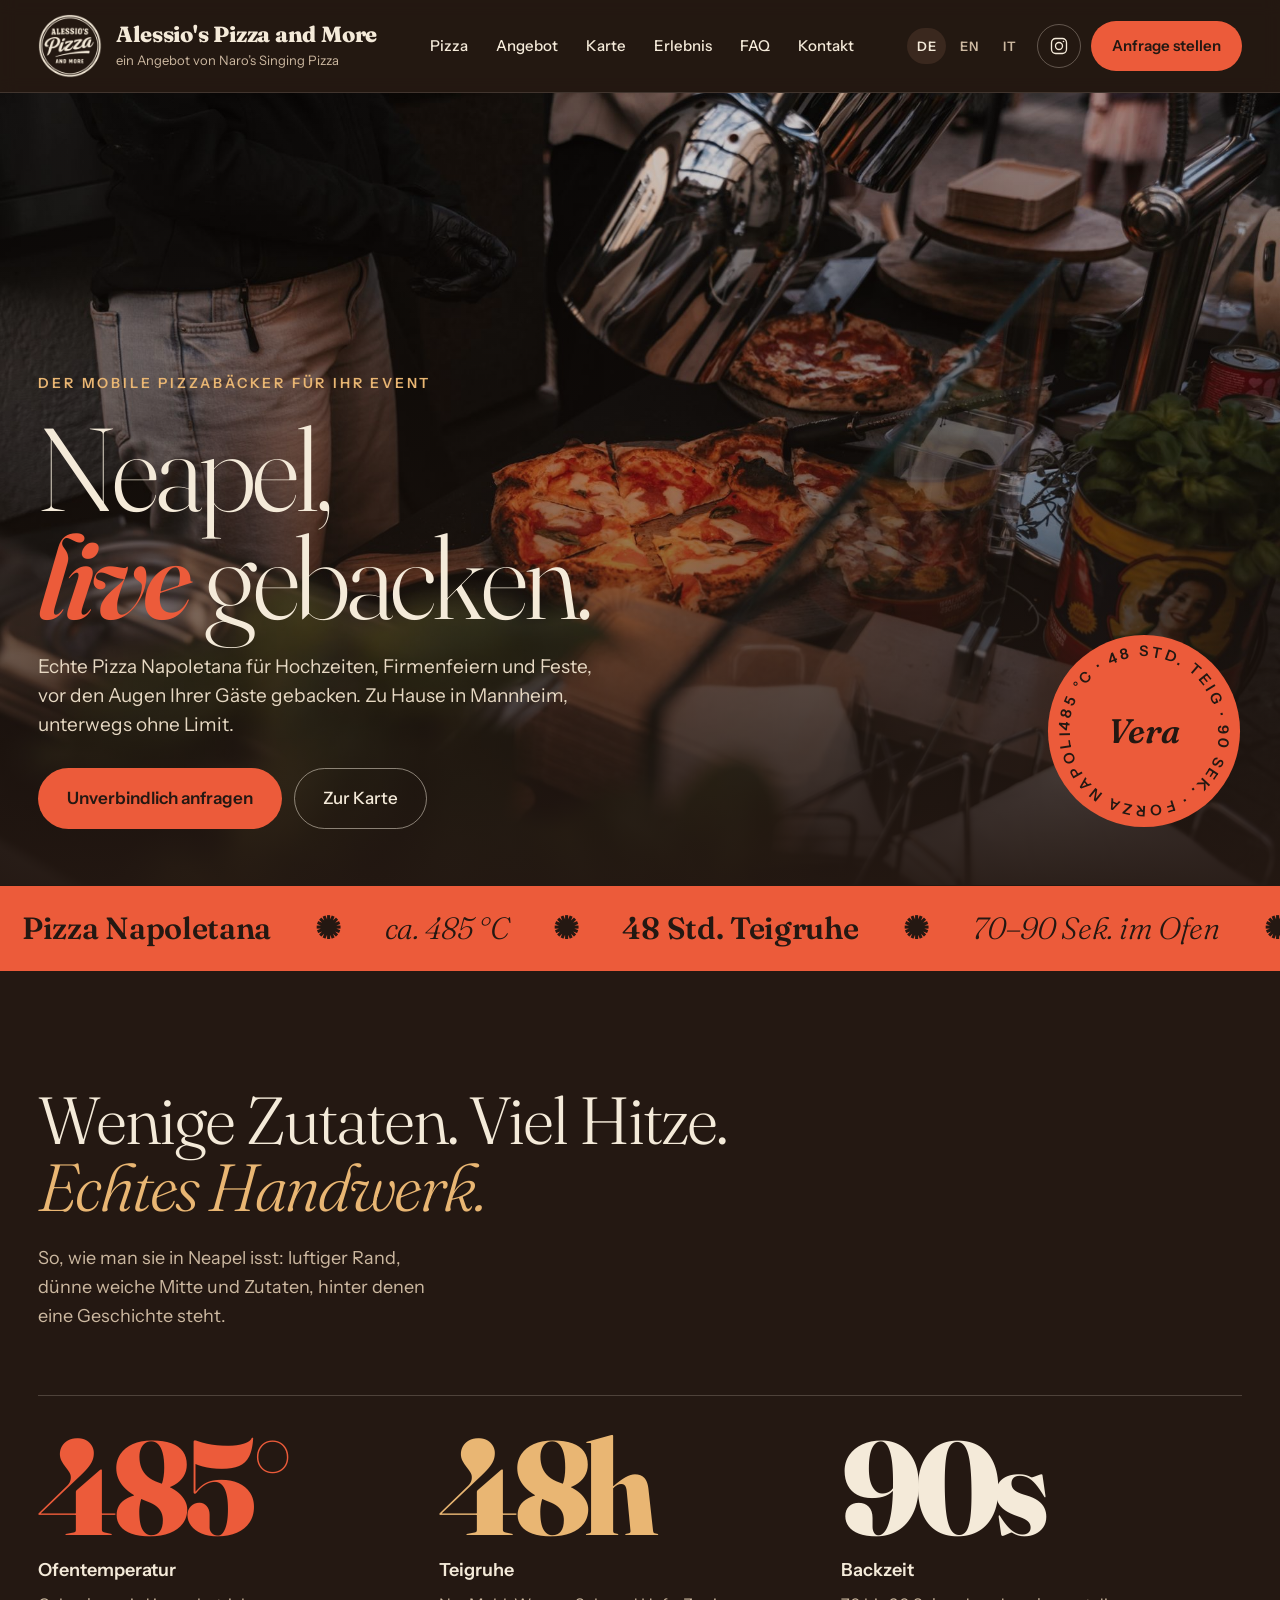
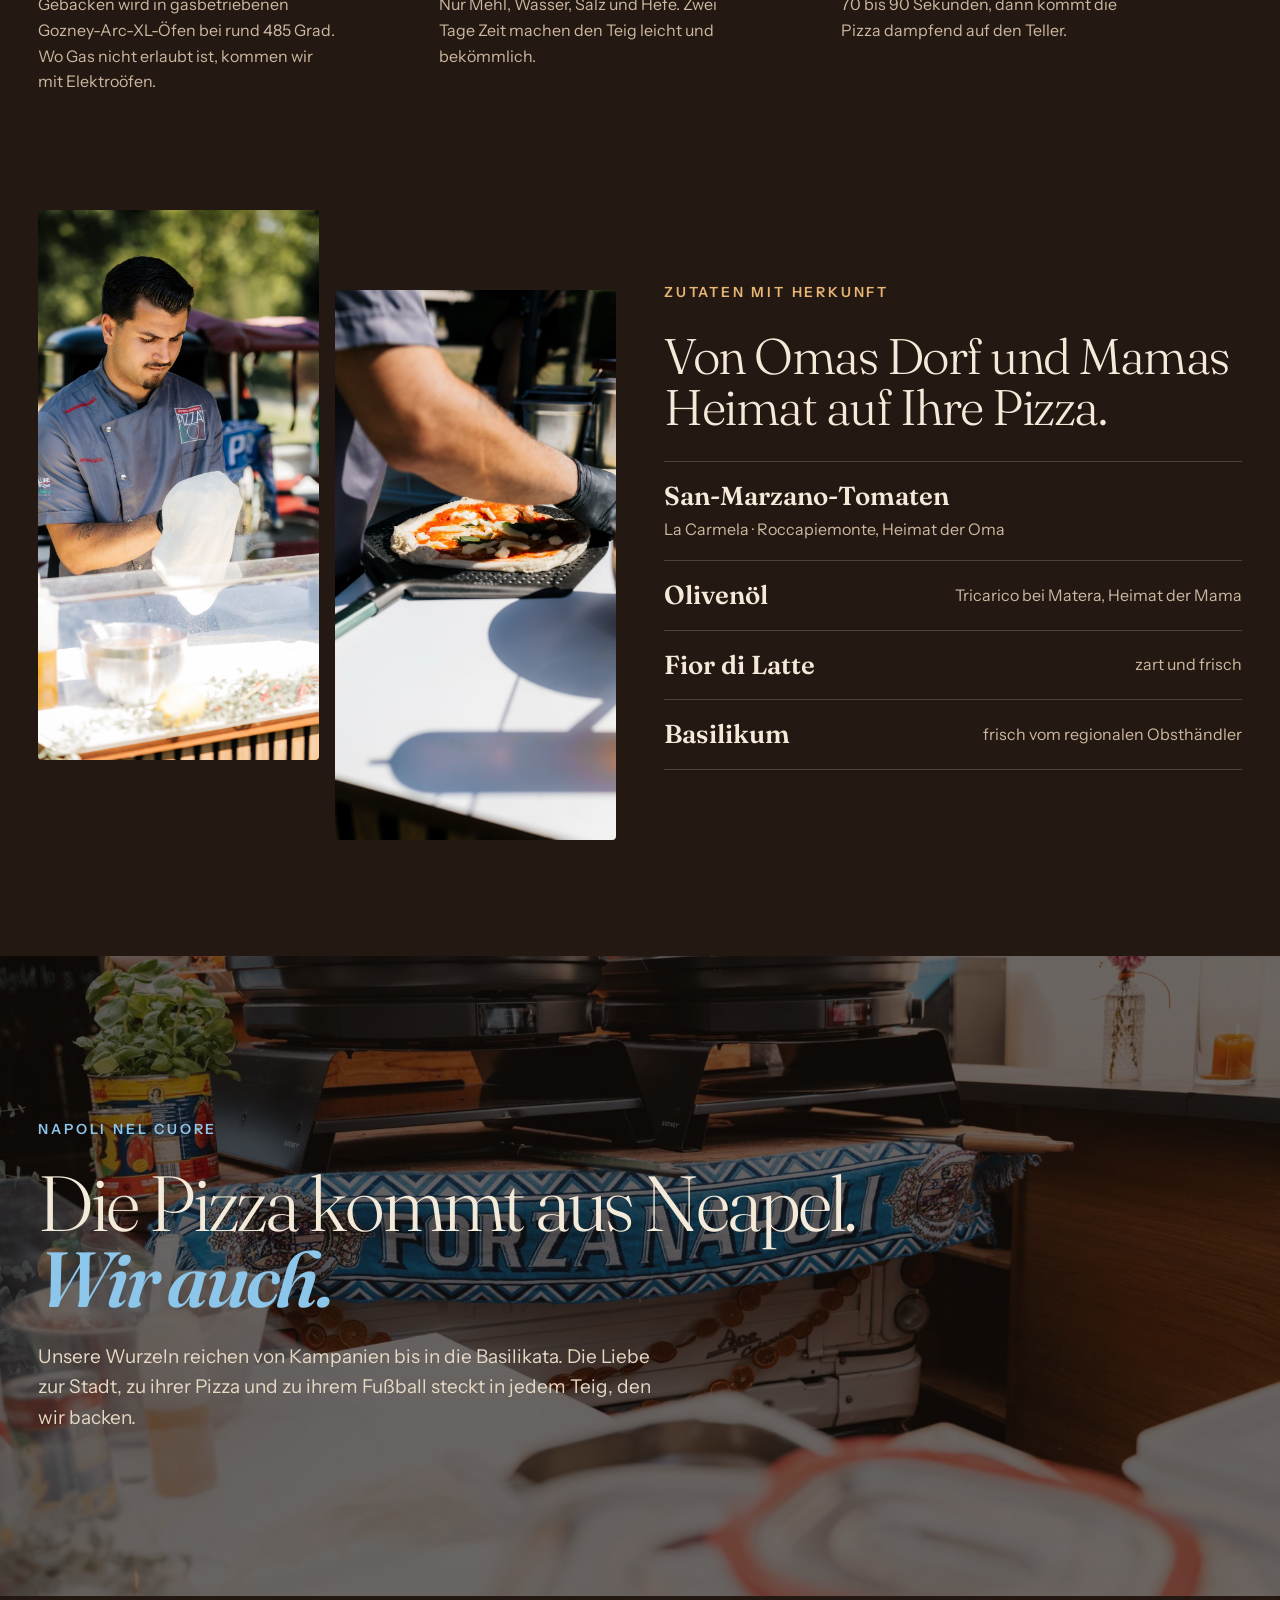
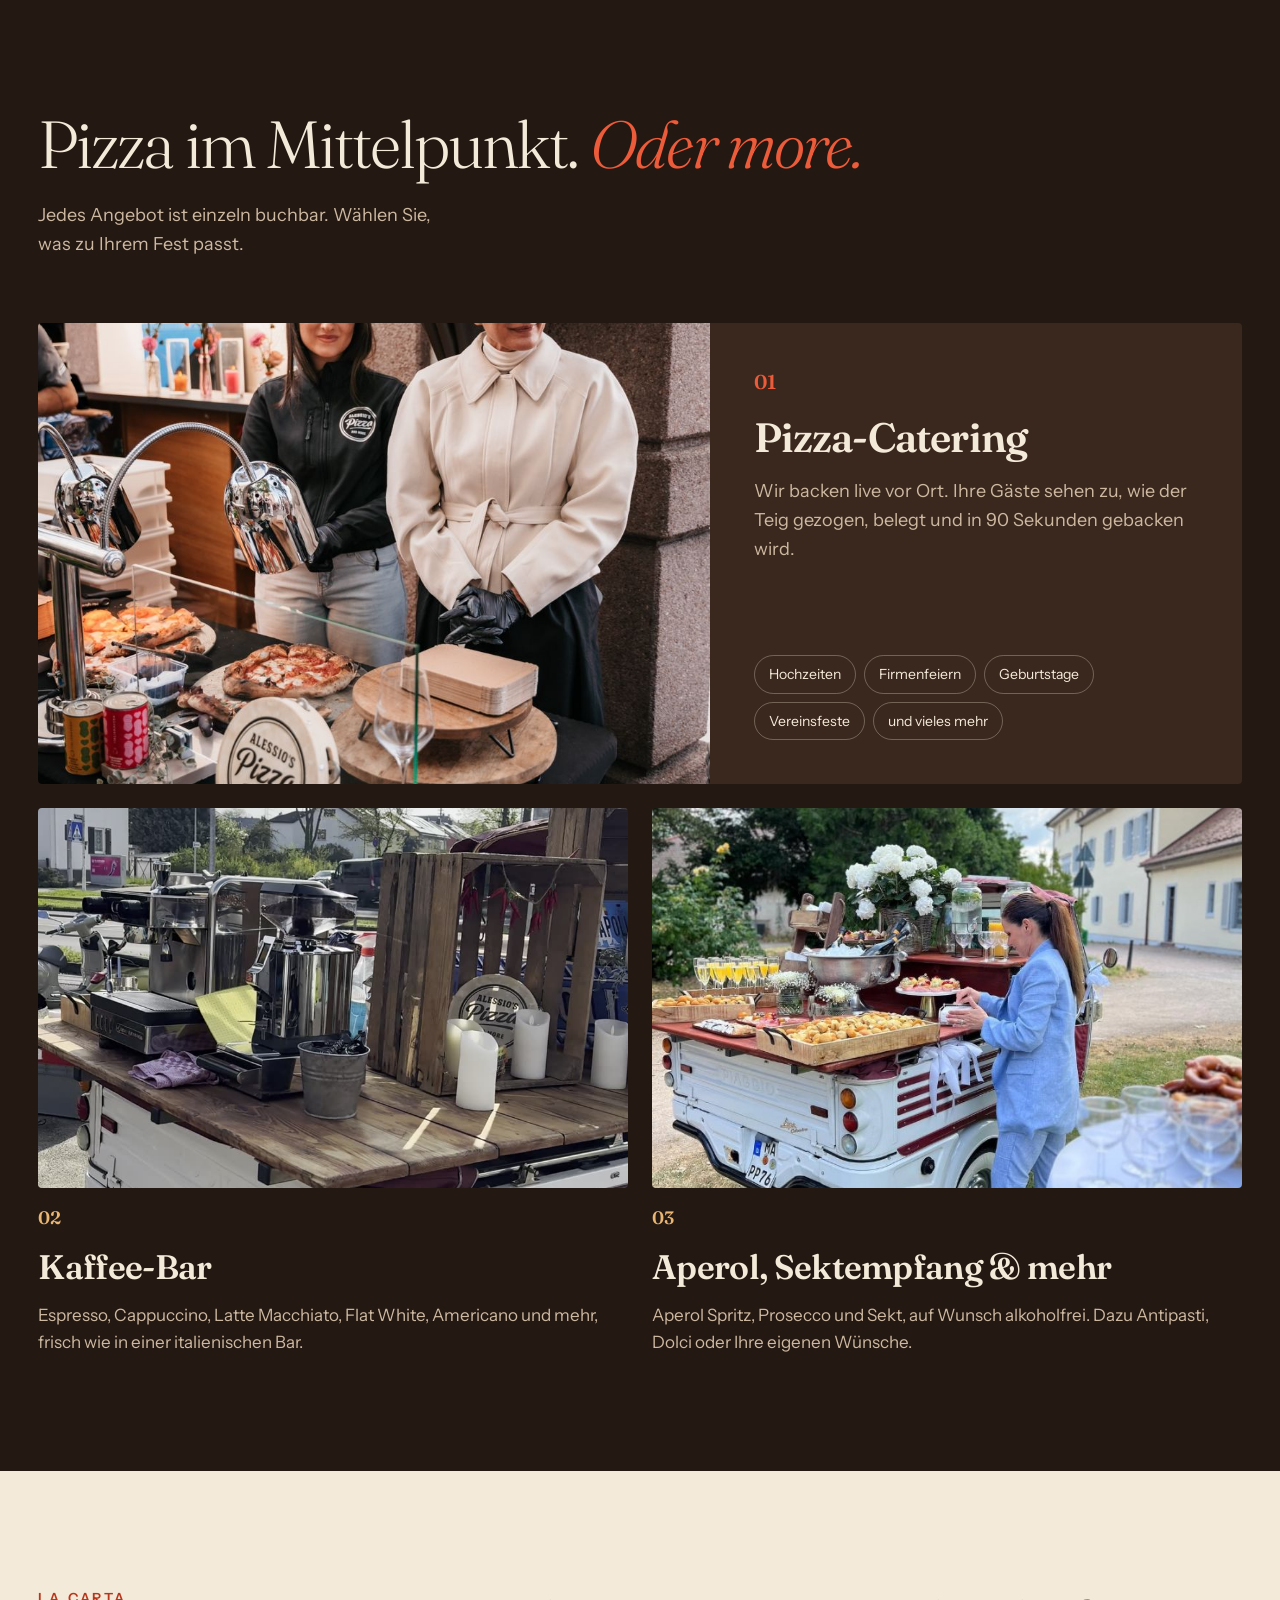
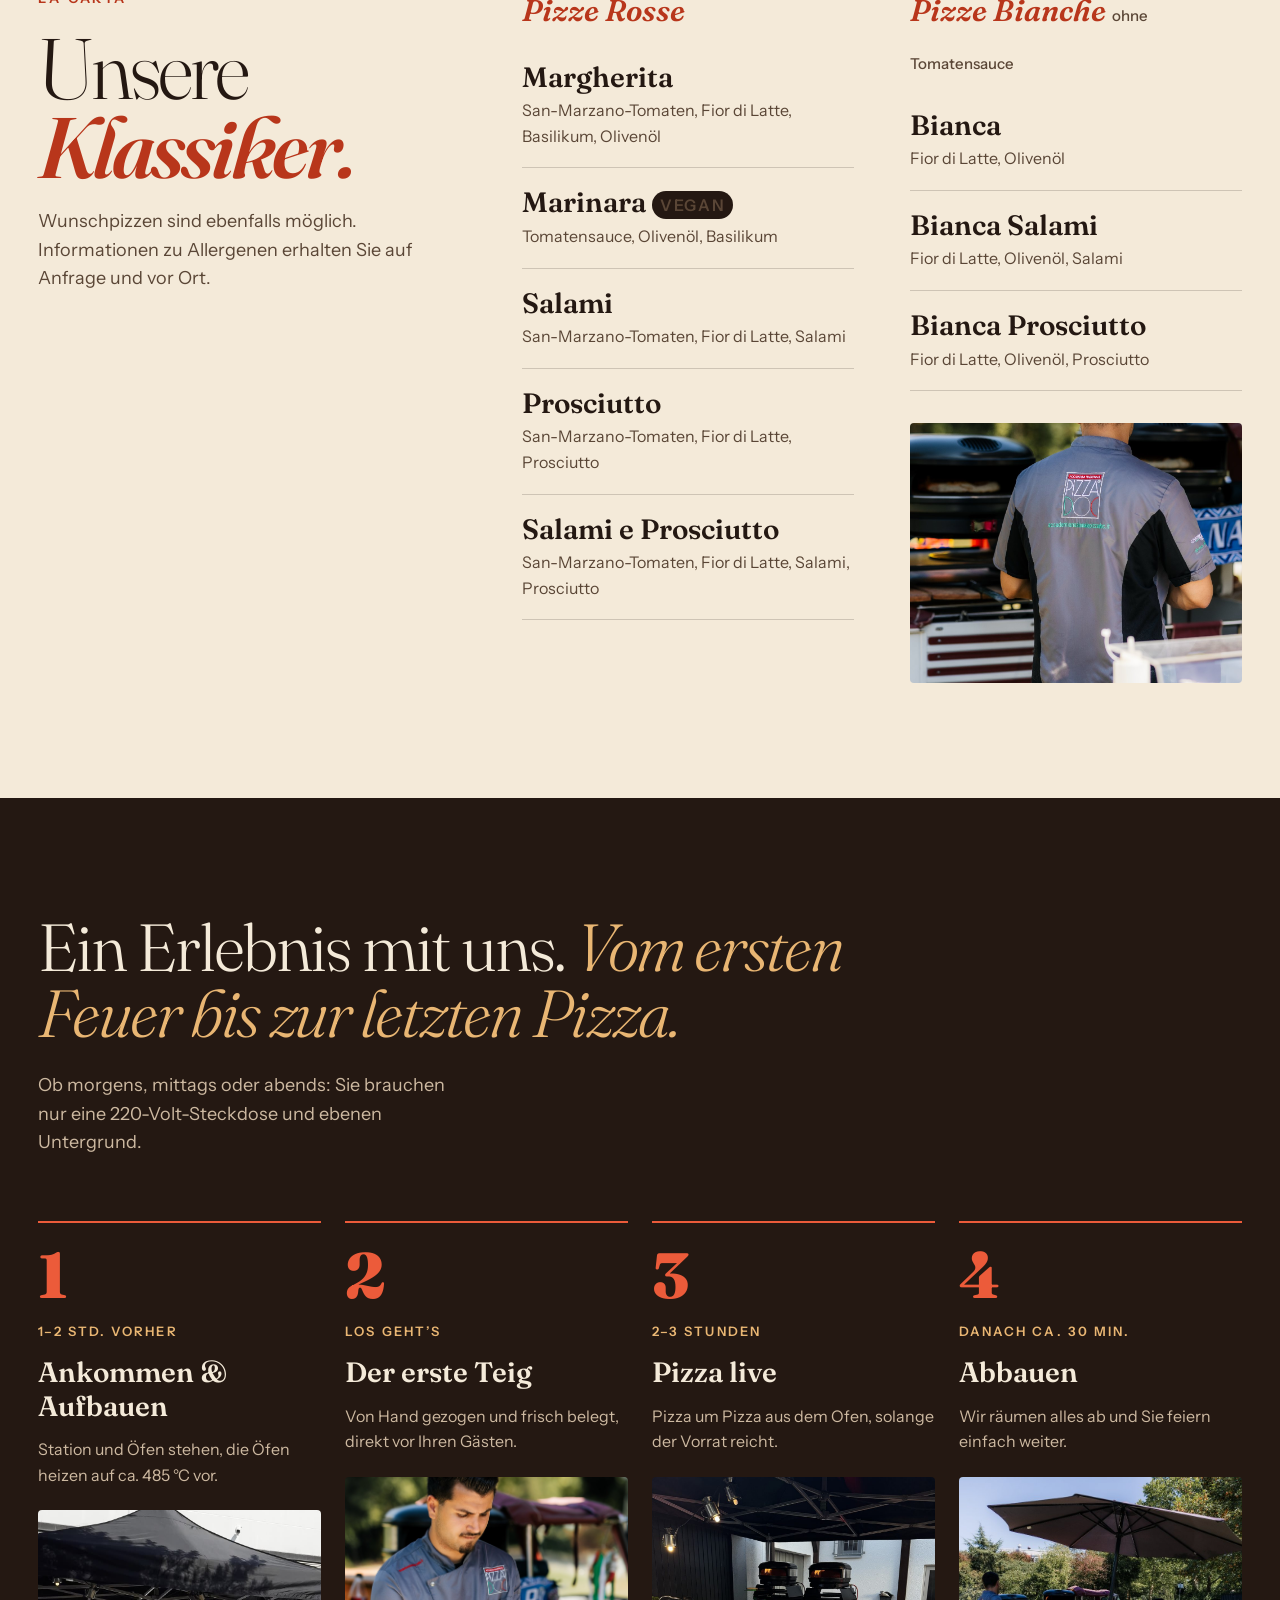
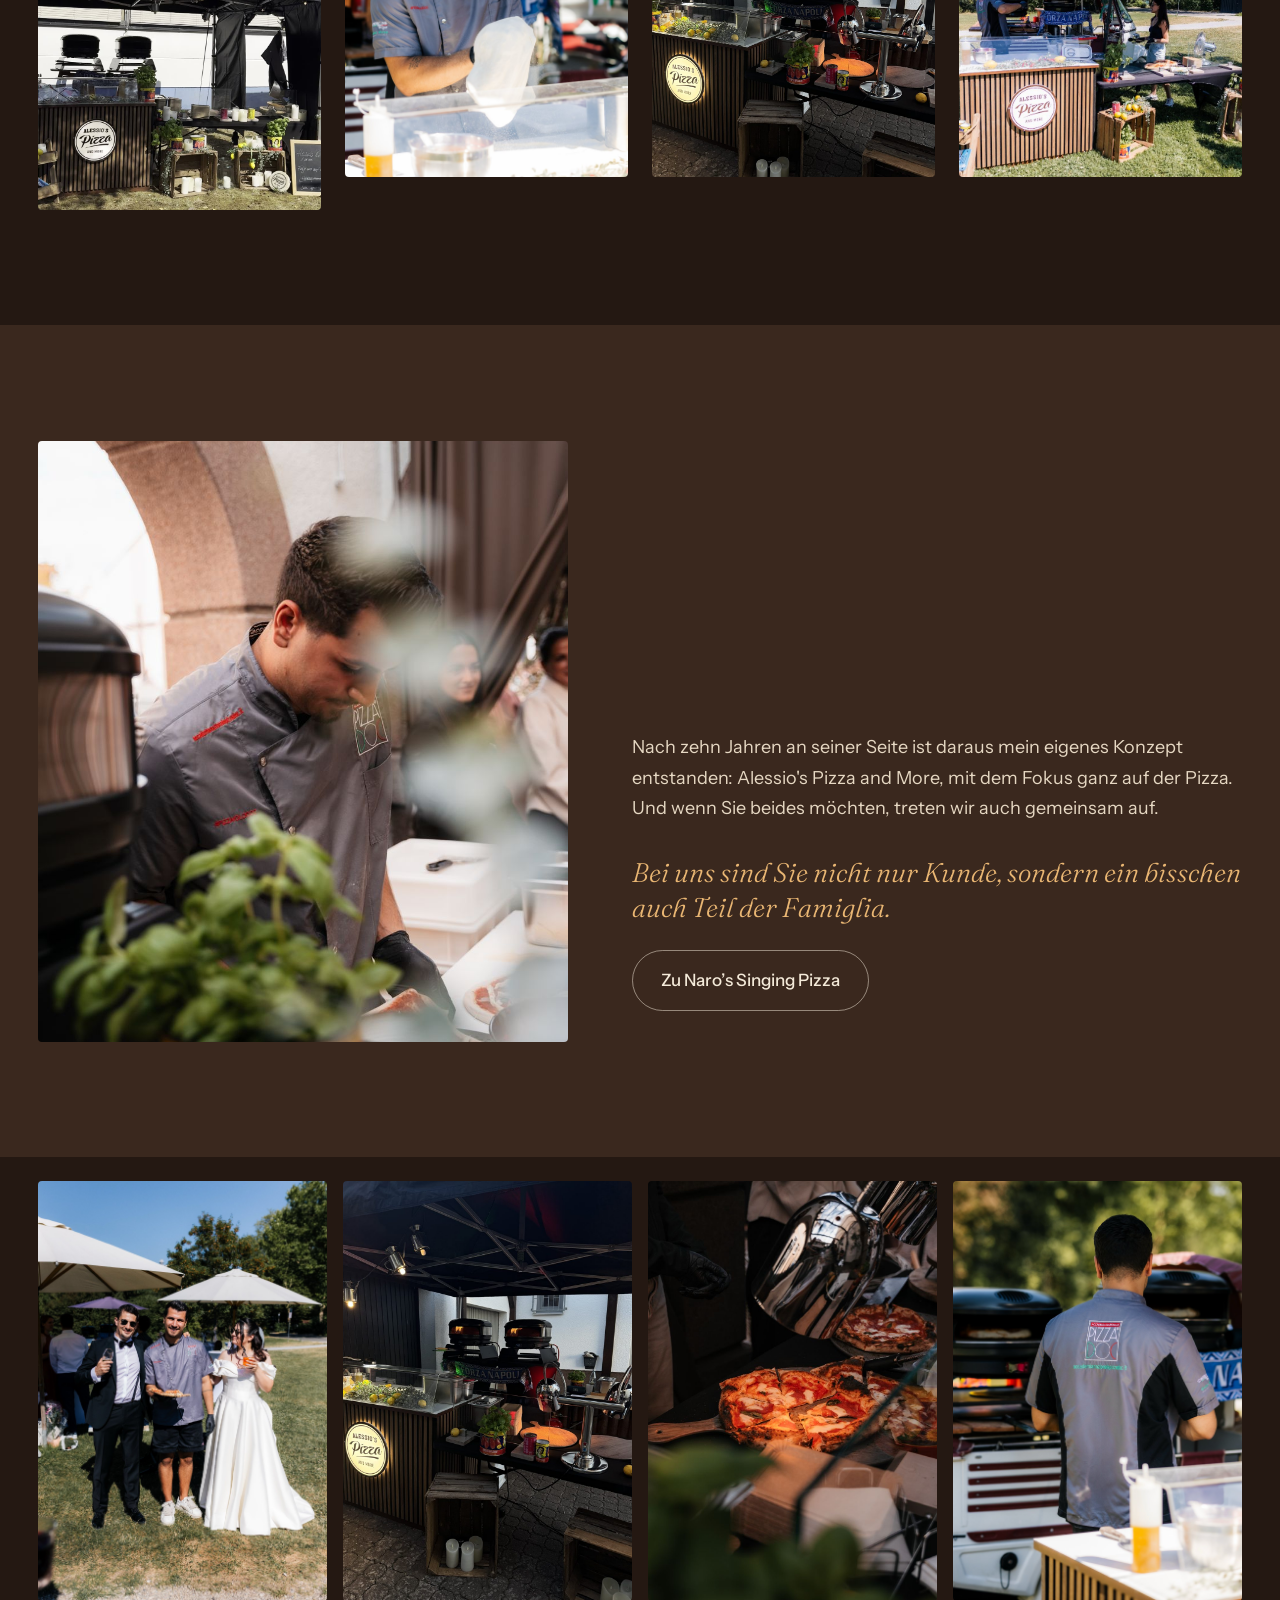
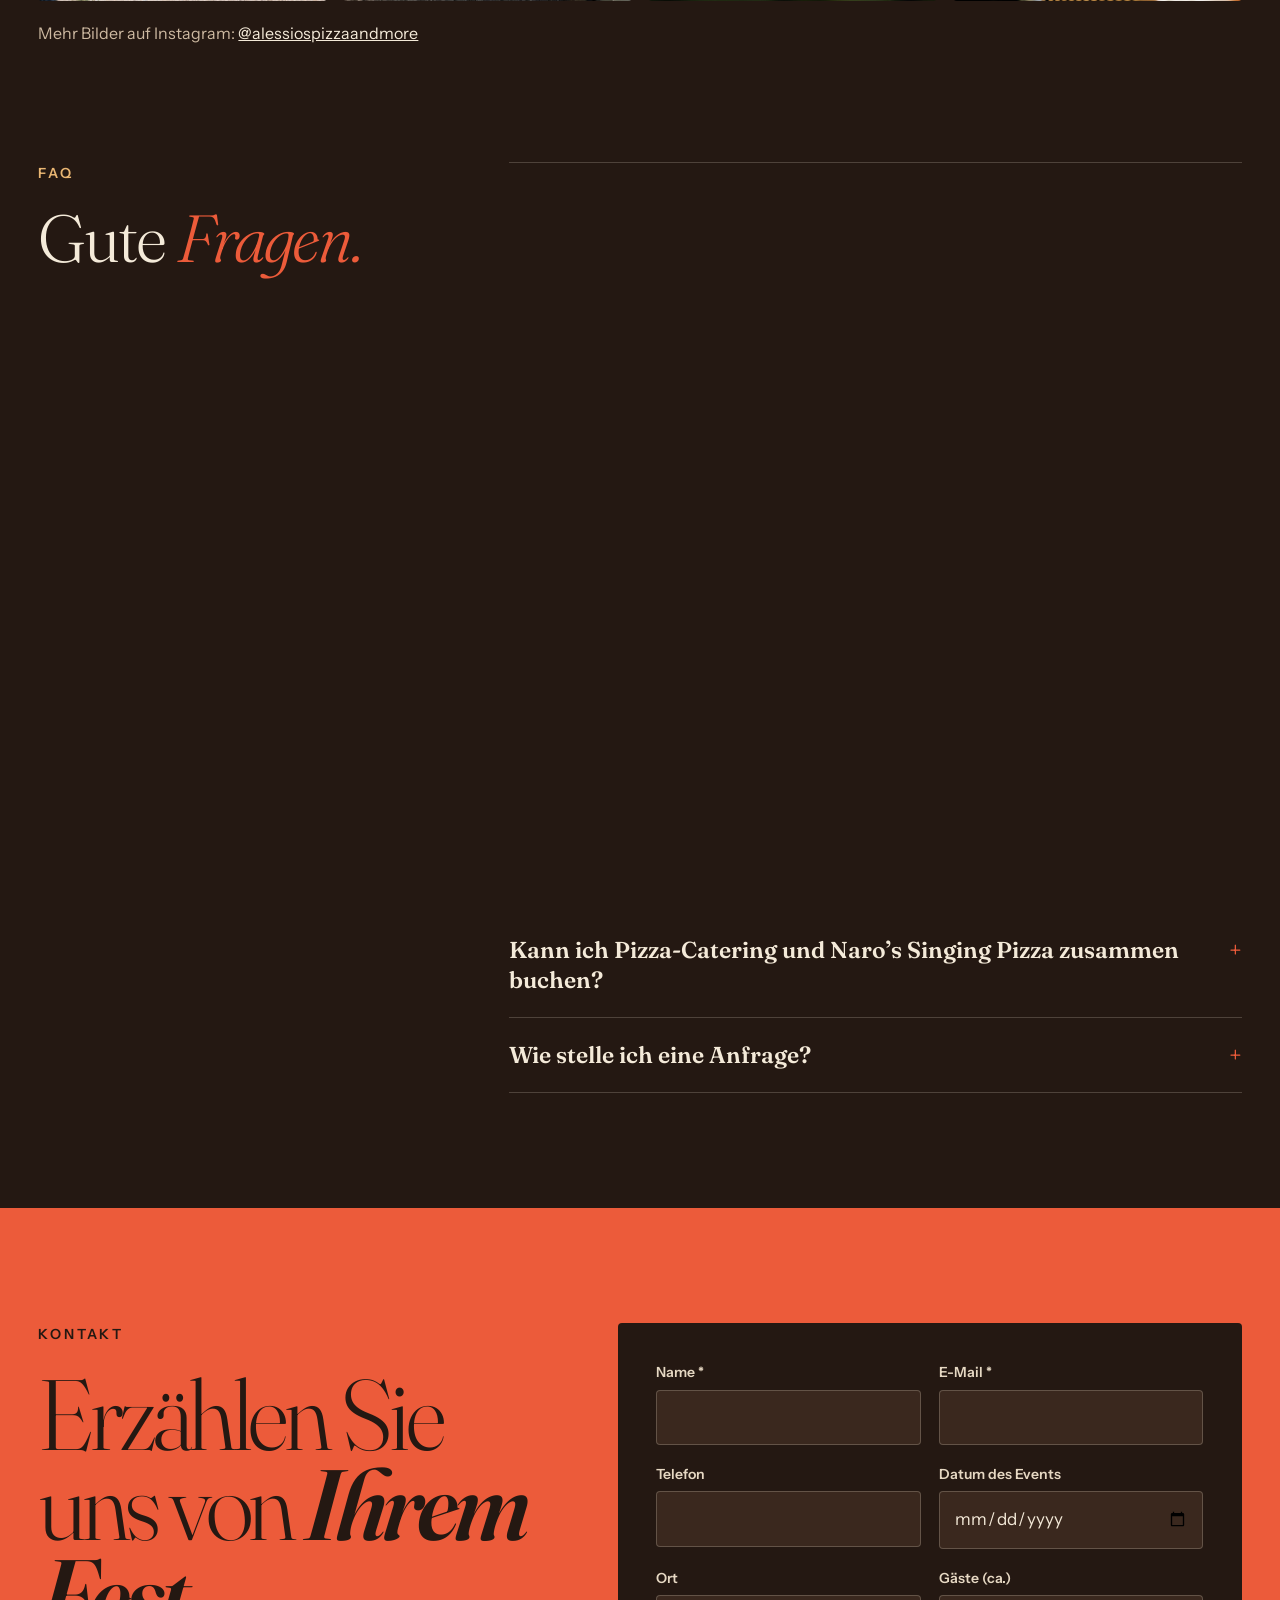
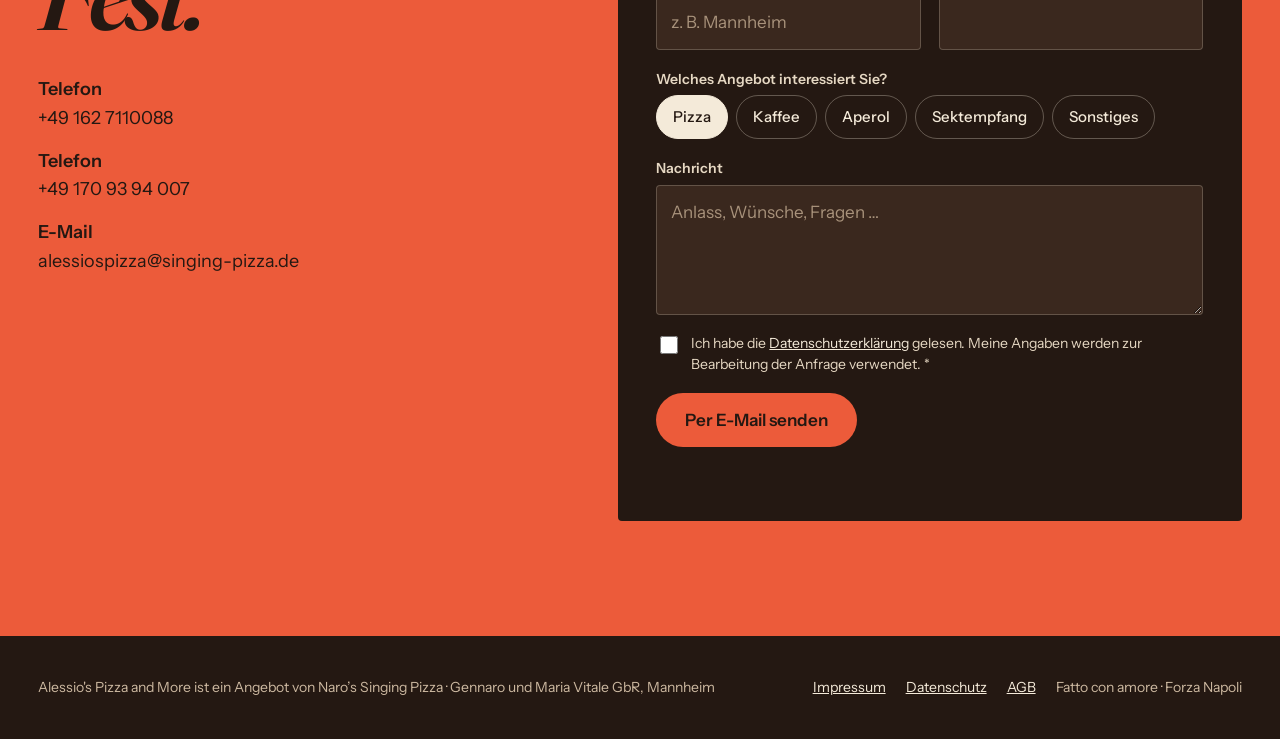
==== index.html @ 7fe9c80c "Pizza-Abschnitt: Gasofen und Elektro-Alternative (DE/EN/IT) Co-Authored-By: Claude Opus 5.5 <noreply" ====
<!doctype html>
<html lang="de">
<head>
<meta charset="utf-8">
<meta name="viewport" content="width=device-width, initial-scale=1, viewport-fit=cover">
<title>Pizza-Catering Mannheim – Alessio's Pizza and More | Pizza Napoletana live</title>
<meta name="description" content="Pizza-Catering in Mannheim und Umgebung: echte Pizza Napoletana, live gebacken auf Hochzeiten, Firmenfeiern und Geburtstagen. Außerdem Kaffee-Bar, Aperol-Bar und Sektempfang. Ein Angebot von Naro’s Singing Pizza.">
<link rel="canonical" href="https://alessiovitale10-art.github.io/Alessios-Pizza-and-More/">
<meta property="og:type" content="website">
<meta property="og:site_name" content="Alessio's Pizza and More">
<meta property="og:locale" content="de_DE">
<meta property="og:url" content="https://alessiovitale10-art.github.io/Alessios-Pizza-and-More/">
<meta property="og:title" content="Alessio's Pizza and More – Pizza Napoletana live auf Ihrem Event">
<meta property="og:description" content="Pizza-Catering in Mannheim und Umgebung: echte Pizza Napoletana, live gebacken auf Ihrem Event.">
<meta property="og:image" content="https://alessiovitale10-art.github.io/Alessios-Pizza-and-More/assets/img/vorschau.jpg">
<meta property="og:image:width" content="1200">
<meta property="og:image:height" content="630">
<meta property="og:image:alt" content="Alessio's Pizza and More – Neapolitanische Pizza, live gebacken auf Ihrem Event">
<meta name="twitter:card" content="summary_large_image">
<meta name="theme-color" content="#241812">
<link rel="alternate" hreflang="de" href="https://alessiovitale10-art.github.io/Alessios-Pizza-and-More/">
<link rel="alternate" hreflang="en" href="https://alessiovitale10-art.github.io/Alessios-Pizza-and-More/en/">
<link rel="alternate" hreflang="it" href="https://alessiovitale10-art.github.io/Alessios-Pizza-and-More/it/">
<link rel="alternate" hreflang="x-default" href="https://alessiovitale10-art.github.io/Alessios-Pizza-and-More/">
<link rel="apple-touch-icon" href="assets/img/logo-original.png">
<script type="application/ld+json">
{
 "@context": "https://schema.org",
 "@type": "FoodEstablishment",
 "@id": "https://alessiovitale10-art.github.io/Alessios-Pizza-and-More/#catering",
 "name": "Alessio's Pizza and More",
 "alternateName": "Alessios Pizza and More",
 "description": "Pizza-Catering mit echter Pizza Napoletana, live gebacken auf Hochzeiten, Firmenfeiern und privaten Festen in Mannheim und Umgebung. Außerdem Kaffee-Bar, Aperol-Bar und Sektempfang.",
 "url": "https://alessiovitale10-art.github.io/Alessios-Pizza-and-More/",
 "image": [
  "https://alessiovitale10-art.github.io/Alessios-Pizza-and-More/assets/img/vorschau.jpg",
  "https://alessiovitale10-art.github.io/Alessios-Pizza-and-More/assets/media/pizza-hero.jpg"
 ],
 "logo": "https://alessiovitale10-art.github.io/Alessios-Pizza-and-More/assets/img/logo-original.png",
 "servesCuisine": [
  "Pizza Napoletana",
  "Italienisch"
 ],
 "priceRange": "€€",
 "telephone": "+49 162 7110088",
 "email": "alessiospizza@singing-pizza.de",
 "address": {
  "@type": "PostalAddress",
  "streetAddress": "Hirschhorner Straße 13a",
  "postalCode": "68259",
  "addressLocality": "Mannheim",
  "addressRegion": "Baden-Württemberg",
  "addressCountry": "DE"
 },
 "areaServed": [
  {
   "@type": "City",
   "name": "Mannheim"
  },
  {
   "@type": "AdministrativeArea",
   "name": "Rhein-Neckar"
  }
 ],
 "sameAs": [
  "https://www.instagram.com/alessiospizzaandmore/"
 ],
 "parentOrganization": {
  "@type": "Organization",
  "name": "Naro’s Singing Pizza",
  "url": "https://singing-pizza.de/",
  "legalName": "Gennaro und Maria Vitale GbR"
 },
 "hasMenu": "https://alessiovitale10-art.github.io/Alessios-Pizza-and-More/#karte",
 "availableLanguage": [
  "de",
  "en",
  "it"
 ],
 "makesOffer": [
  {
   "@type": "Offer",
   "itemOffered": {
    "@type": "Service",
    "name": "Pizza-Catering"
   }
  },
  {
   "@type": "Offer",
   "itemOffered": {
    "@type": "Service",
    "name": "Kaffee-Bar"
   }
  },
  {
   "@type": "Offer",
   "itemOffered": {
    "@type": "Service",
    "name": "Aperol & Spritz-Bar"
   }
  },
  {
   "@type": "Offer",
   "itemOffered": {
    "@type": "Service",
    "name": "Sektempfang"
   }
  }
 ]
}
</script>
<link rel="icon" href="assets/img/logo.png">
<link rel="preload" href="assets/media/pizza-hero.jpg" as="image">
<link rel="stylesheet" href="assets/css/fonts2.css?v=202611121534">
<link rel="stylesheet" href="assets/css/neu.css?v=202611121534">
<!--faq-ld--><script type="application/ld+json">{"@context": "https://schema.org", "@type": "FAQPage", "mainEntity": [{"@type": "Question", "name": "Wie früh sollte ich buchen?", "acceptedAnswer": {"@type": "Answer", "text": "So früh wie möglich, am besten sobald Ihr Termin feststeht. Besonders an Wochenenden in der Hochzeits- und Sommersaison sind die Termine schnell vergeben. Fragen Sie trotzdem auch kurzfristig gern an, manchmal klappt es noch."}}, {"@type": "Question", "name": "Was passiert bei Regen?", "acceptedAnswer": {"@type": "Answer", "text": "Regen ist für uns kein Problem: Wir arbeiten unter unserem Zelt bzw. Schirm und backen ganz normal weiter. Bei Sturm oder Gewitter kann es sein, dass wir kurz pausieren müssen. Und bei einem schweren Unwetter, bei dem durch Wind oder Blitz Gefahr für Gäste und Team besteht, geht die Sicherheit vor. Dann sprechen wir vor Ort gemeinsam mit Ihnen ab, wie es weitergeht."}}, {"@type": "Question", "name": "Gibt es vegetarische Pizzen?", "acceptedAnswer": {"@type": "Answer", "text": "Ja. Unsere Marinara mit Tomatensauce, Olivenöl und Basilikum ist sogar vegan. Auch die Margherita und die Bianca kommen ganz ohne Fleisch und Wurst aus."}}, {"@type": "Question", "name": "Wie viele Pizzen gibt es?", "acceptedAnswer": {"@type": "Answer", "text": "Während Ihres Events backen wir laufend frisch nach, solange der Vorrat reicht. Die Menge stimmen wir vorab anhand Ihrer Gästezahl mit Ihnen ab."}}, {"@type": "Question", "name": "Für wie viele Personen ist das möglich?", "acceptedAnswer": {"@type": "Answer", "text": "Da sind wir offen: Es gibt keine Mindest- und keine Höchstzahl an Gästen. Ob kleine Feier im Garten oder großes Firmenevent, sprechen Sie uns einfach an."}}, {"@type": "Question", "name": "Was brauchen Sie bei uns vor Ort?", "acceptedAnswer": {"@type": "Answer", "text": "Nur eine Steckdose mit 220 Volt und einen ebenen Untergrund. Öfen, Theke, Zutaten und Zubehör bringen wir mit, ansonsten sind wir komplett autark."}}, {"@type": "Question", "name": "Kümmert ihr euch um Aufbau und Abbau?", "acceptedAnswer": {"@type": "Answer", "text": "Ja. Wir bauen vor dem Event auf, backen live und räumen am Ende alles wieder ab. Sie müssen sich um nichts kümmern."}}, {"@type": "Question", "name": "Kann ich eigene Pizzawünsche äußern?", "acceptedAnswer": {"@type": "Answer", "text": "Gern. Unsere Sorten von der Karte sind fest eingeplant, Wunschpizzen sind gegen Aufpreis möglich. Sprechen Sie uns einfach darauf an."}}, {"@type": "Question", "name": "Wie sieht es mit Allergenen aus?", "acceptedAnswer": {"@type": "Answer", "text": "Informationen zu Allergenen und Zusatzstoffen erhalten Sie auf Anfrage und bei uns vor Ort. Sagen Sie uns am besten schon bei der Anfrage, worauf wir achten sollen."}}, {"@type": "Question", "name": "In welcher Region seid ihr unterwegs?", "acceptedAnswer": {"@type": "Answer", "text": "Zu Hause sind wir in Mannheim, unterwegs sind wir ohne Limit. Egal wohin: Fragen Sie einfach an, wir finden eine Lösung."}}, {"@type": "Question", "name": "Kann ich Pizza-Catering und Naro’s Singing Pizza zusammen buchen?", "acceptedAnswer": {"@type": "Answer", "text": "Ja, mein Vater und ich treten auch gemeinsam auf. Ich sorge dafür, dass alle Gäste satt werden, und Naro bringt mit Musik und Pizza die Stimmung."}}, {"@type": "Question", "name": "Wie stelle ich eine Anfrage?", "acceptedAnswer": {"@type": "Answer", "text": "Ganz einfach über das Formular unten: Datum, Ort und ungefähre Gästezahl eintragen und per E-Mail senden. Sie erhalten von uns ein persönliches, unverbindliches Angebot."}}]}</script><!--/faq-ld-->
</head>
<body>
<a class="skip" href="#inhalt">Zum Inhalt springen</a>

<header class="kopf">
  <div class="kopf-in">
    <a class="marke" href="#top" aria-label="Alessio's Pizza and More – zur Startseite">
      <img src="assets/img/logo-hell.png" alt="" width="64" height="64">
      <span class="marke-txt">
        <span class="marke-name">Alessio's Pizza and More</span>
        <span class="marke-sub">ein Angebot von Naro’s Singing Pizza</span>
      </span>
    </a>
    <nav class="navi" aria-label="Hauptmenü">
      <a href="#pizza">Pizza</a>
      <a href="#angebot">Angebot</a>
      <a href="#karte">Karte</a>
      <a href="#erlebnis">Erlebnis</a>
      <a href="#faq">FAQ</a>
      <a href="#kontakt">Kontakt</a>
    </nav>
    <div class="kopf-rechts">
      <nav class="sprachen" aria-label="Sprache"><a href="index.html" hreflang="de" lang="de" aria-current="true">DE</a><a href="en/" hreflang="en" lang="en">EN</a><a href="it/" hreflang="it" lang="it">IT</a></nav>
      <a class="rund-btn" href="https://www.instagram.com/alessiospizzaandmore/" target="_blank" rel="noopener" aria-label="Instagram @alessiospizzaandmore"><svg width="20" height="20" viewBox="0 0 24 24" fill="none" stroke="currentColor" stroke-width="1.6" aria-hidden="true"><rect x="3" y="3" width="18" height="18" rx="5"/><circle cx="12" cy="12" r="4.2"/><circle cx="17.4" cy="6.6" r="1" fill="currentColor" stroke="none"/></svg></a>
      <a class="btn btn-tom" href="#kontakt">Anfrage stellen</a>
      <details class="mobil-menue">
        <summary class="rund-btn" aria-label="Menü"><span class="burger-linien"></span></summary>
        <nav class="mobil-panel" aria-label="Menü">
          <a href="#pizza">Pizza</a>
          <a href="#angebot">Angebot</a>
          <a href="#karte">Karte</a>
          <a href="#erlebnis">Erlebnis</a>
          <a href="#ueber-mich">Über mich</a>
          <a href="#faq">FAQ</a>
          <a href="#kontakt">Kontakt</a>
          <nav class="sprachen" aria-label="Sprache"><a href="index.html" hreflang="de" lang="de" aria-current="true">DE</a><a href="en/" hreflang="en" lang="en">EN</a><a href="it/" hreflang="it" lang="it">IT</a></nav>
          <a class="btn btn-tom" href="#kontakt">Anfrage stellen</a>
        </nav>
      </details>
    </div>
  </div>
</header>

<main id="inhalt">
  <section class="opener" id="top">
    <img class="opener-bild" src="assets/media/pizza-hero.jpg" alt="Frisch gebackene Pizza Napoletana an unserer Station" fetchpriority="high">
    <div class="opener-schleier"></div>
    <div class="opener-in">
      <div class="opener-text">
        <span class="kicker">Der mobile Pizzabäcker für Ihr Event</span>
        <h1>Neapel,<br><em>live</em> gebacken.</h1>
        <p>Echte Pizza Napoletana für Hochzeiten, Firmenfeiern und Feste, vor den Augen Ihrer Gäste gebacken. Zu Hause in Mannheim, unterwegs ohne Limit.</p>
        <div class="knopfreihe">
          <a class="btn btn-tom" href="#kontakt">Unverbindlich anfragen</a>
          <a class="btn btn-line" href="#karte">Zur Karte</a>
        </div>
      </div>
      <div class="stempel" aria-hidden="true">
        <svg viewBox="0 0 200 200">
          <defs><path id="kreis" d="M100,100 m-76,0 a76,76 0 1,1 152,0 a76,76 0 1,1 -152,0"/></defs>
          <circle cx="100" cy="100" r="98" fill="#ec5b3a"/>
          <text font-family="Instrument Sans, sans-serif" font-size="15" font-weight="600" letter-spacing="3.2" fill="#241812"><textPath href="#kreis">485 °C · 48 STD. TEIG · 90 SEK. · FORZA NAPOLI ·</textPath></text>
        </svg>
        <span>Vera</span>
      </div>
    </div>
  </section>

  <div class="laufband" aria-label="Pizza Napoletana: ca. 485 °C, 48 Std. Teigruhe, 70–90 Sek. im Ofen">
    <div class="laufband-spur">
      <div class="laufband-teil"><span>Pizza Napoletana</span><span>✺</span><em>ca. 485 °C</em><span>✺</span><span>48 Std. Teigruhe</span><span>✺</span><em>70–90 Sek. im Ofen</em><span>✺</span><span>San Marzano</span><span>✺</span><em>Fior di Latte</em><span>✺</span><span>Forza Napoli</span><span>✺</span></div>
      <div class="laufband-teil" aria-hidden="true"><span>Pizza Napoletana</span><span>✺</span><em>ca. 485 °C</em><span>✺</span><span>48 Std. Teigruhe</span><span>✺</span><em>70–90 Sek. im Ofen</em><span>✺</span><span>San Marzano</span><span>✺</span><em>Fior di Latte</em><span>✺</span><span>Forza Napoli</span><span>✺</span></div>
    </div>
  </div>

  <section class="sec" id="pizza">
    <div class="sec-head">
      <h2 class="h-xl">Wenige Zutaten. Viel Hitze. <em style="color:var(--gold)">Echtes Handwerk.</em></h2>
      <p class="lead">So, wie man sie in Neapel isst: luftiger Rand, dünne weiche Mitte und Zutaten, hinter denen eine Geschichte steht.</p>
    </div>
    <div class="zahlen">
      <div class="zahl"><b style="color:var(--tom)">485°</b><strong>Ofentemperatur</strong><span>Gebacken wird in gasbetriebenen Gozney-Arc-XL-Öfen bei rund 485 Grad. Wo Gas nicht erlaubt ist, kommen wir mit Elektroöfen.</span></div>
      <div class="zahl"><b style="color:var(--gold)">48h</b><strong>Teigruhe</strong><span>Nur Mehl, Wasser, Salz und Hefe. Zwei Tage Zeit machen den Teig leicht und bekömmlich.</span></div>
      <div class="zahl"><b>90s</b><strong>Backzeit</strong><span>70 bis 90 Sekunden, dann kommt die Pizza dampfend auf den Teller.</span></div>
    </div>
  </section>

  <section class="zutaten">
    <div class="zutaten-bilder">
      <img src="assets/media/teig.jpg" alt="Alessio zieht den Pizzateig von Hand" loading="lazy">
      <img src="assets/media/belegen.jpg" alt="Margherita wird auf der Schaufel belegt" loading="lazy">
    </div>
    <div class="zutaten-text">
      <span class="kicker">Zutaten mit Herkunft</span>
      <h2>Von Omas Dorf und Mamas Heimat auf Ihre Pizza.</h2>
      <ul class="zutaten-liste">
        <li><b>San-Marzano-Tomaten</b><span>La Carmela · Roccapiemonte, Heimat der Oma</span></li>
        <li><b>Olivenöl</b><span>Tricarico bei Matera, Heimat der Mama</span></li>
        <li><b>Fior di Latte</b><span>zart und frisch</span></li>
        <li><b>Basilikum</b><span>frisch vom regionalen Obsthändler</span></li>
      </ul>
    </div>
  </section>

  <section class="napoli" aria-labelledby="napoli-titel">
    <img src="assets/media/forza-napoli.jpg" alt="Forza-Napoli-Schal vor unseren Pizzaöfen" loading="lazy">
    <div class="napoli-schleier"></div>
    <div class="napoli-in">
      <span class="kicker">Napoli nel cuore</span>
      <p class="napoli-titel" id="napoli-titel">Die Pizza kommt aus Neapel. <em>Wir auch.</em></p>
      <p>Unsere Wurzeln reichen von Kampanien bis in die Basilikata. Die Liebe zur Stadt, zu ihrer Pizza und zu ihrem Fußball steckt in jedem Teig, den wir backen.</p>
    </div>
  </section>

  <section class="sec" id="angebot">
    <div class="sec-head">
      <h2 class="h-xl">Pizza im Mittelpunkt. <em style="color:var(--tom)">Oder more.</em></h2>
      <p class="lead">Jedes Angebot ist einzeln buchbar. Wählen Sie, was zu Ihrem Fest passt.</p>
    </div>
    <a class="angebot-gross" href="#kontakt" id="pizza-catering">
      <img src="assets/media/team-station.jpg" alt="Unser Team an der Pizza-Station bei einem Event" loading="lazy">
      <span class="angebot-gross-text">
        <span>
          <span class="nr">01</span>
          <h3>Pizza-Catering</h3>
          <p>Wir backen live vor Ort. Ihre Gäste sehen zu, wie der Teig gezogen, belegt und in 90 Sekunden gebacken wird.</p>
        </span>
        <ul class="tags"><li>Hochzeiten</li><li>Firmenfeiern</li><li>Geburtstage</li><li>Vereinsfeste</li><li>und vieles mehr</li></ul>
      </span>
    </a>
    <div class="angebot-klein">
      <article id="kaffee">
        <img class="rund" src="assets/media/kaffee-ape.jpg" alt="Unsere Kaffee-Bar in der Ape" loading="lazy">
        <span class="nr">02</span>
        <h3>Kaffee-Bar</h3>
        <p>Espresso, Cappuccino, Latte Macchiato, Flat White, Americano und mehr, frisch wie in einer italienischen Bar.</p>
      </article>
      <article id="mehr">
        <img class="rund" src="assets/media/sektempfang.jpg" alt="Sektempfang mit Prosecco und Fingerfood an der Ape" loading="lazy">
        <span class="nr">03</span>
        <h3>Aperol, Sektempfang &amp; mehr</h3>
        <p>Aperol Spritz, Prosecco und Sekt, auf Wunsch alkoholfrei. Dazu Antipasti, Dolci oder Ihre eigenen Wünsche.</p>
      </article>
    </div>
  </section>

  <section class="sec karte" id="karte">
    <div class="karte-in">
      <div class="karte-kopf">
        <span class="kicker">La Carta</span>
        <h2 class="karte-titel">Unsere <em>Klassiker.</em></h2>
        <p>Wunschpizzen sind ebenfalls möglich. Informationen zu Allergenen erhalten Sie auf Anfrage und vor Ort.</p>
      </div>
      <div class="karte-spalten">
        <div>
          <h3>Pizze Rosse</h3>
          <div class="gericht"><b>Margherita</b><span>San-Marzano-Tomaten, Fior di Latte, Basilikum, Olivenöl</span></div>
          <div class="gericht"><b>Marinara <span class="vegan">Vegan</span></b><span>Tomatensauce, Olivenöl, Basilikum</span></div>
          <div class="gericht"><b>Salami</b><span>San-Marzano-Tomaten, Fior di Latte, Salami</span></div>
          <div class="gericht"><b>Prosciutto</b><span>San-Marzano-Tomaten, Fior di Latte, Prosciutto</span></div>
          <div class="gericht"><b>Salami e Prosciutto</b><span>San-Marzano-Tomaten, Fior di Latte, Salami, Prosciutto</span></div>
        </div>
        <div>
          <h3>Pizze Bianche <small>ohne Tomatensauce</small></h3>
          <div class="gericht"><b>Bianca</b><span>Fior di Latte, Olivenöl</span></div>
          <div class="gericht"><b>Bianca Salami</b><span>Fior di Latte, Olivenöl, Salami</span></div>
          <div class="gericht"><b>Bianca Prosciutto</b><span>Fior di Latte, Olivenöl, Prosciutto</span></div>
          <img class="rund" src="assets/media/pizzadoc.jpg" alt="Pizzaiolo im Pizza-DOC-Hemd vor den Öfen" loading="lazy">
        </div>
      </div>
    </div>
  </section>

  <section class="sec" id="erlebnis">
    <div class="sec-head">
      <h2 class="h-xl">Ein Erlebnis mit uns. <em style="color:var(--gold)">Vom ersten Feuer bis zur letzten Pizza.</em></h2>
      <p class="lead">Ob morgens, mittags oder abends: Sie brauchen nur eine 220-Volt-Steckdose und ebenen Untergrund.</p>
    </div>
    <ol class="schritte">
      <li><span class="schritt-nr">1</span><span class="schritt-zeit">1–2 Std. vorher</span><h3>Ankommen &amp; Aufbauen</h3><p>Station und Öfen stehen, die Öfen heizen auf ca. 485 °C vor.</p><img class="rund" src="assets/media/zelt.jpg" alt="Pizza-Zelt auf einer Sommerwiese" loading="lazy"></li>
      <li><span class="schritt-nr">2</span><span class="schritt-zeit">Los geht’s</span><h3>Der erste Teig</h3><p>Von Hand gezogen und frisch belegt, direkt vor Ihren Gästen.</p><img class="rund" src="assets/media/teig.jpg" alt="Der Teig wird von Hand gezogen" loading="lazy"></li>
      <li><span class="schritt-nr">3</span><span class="schritt-zeit">2–3 Stunden</span><h3>Pizza live</h3><p>Pizza um Pizza aus dem Ofen, solange der Vorrat reicht.</p><img class="rund" src="assets/media/abendstation.jpg" alt="Pizza-Station am Abend mit zwei Öfen" loading="lazy"></li>
      <li><span class="schritt-nr">4</span><span class="schritt-zeit">Danach ca. 30 Min.</span><h3>Abbauen</h3><p>Wir räumen alles ab und Sie feiern einfach weiter.</p><img class="rund" src="assets/media/station-wiese.jpg" alt="Pizza-Station mit Ape und Sonnenschirm auf einer Wiese" loading="lazy"></li>
    </ol>
  </section>

  <section class="sec ueber" id="ueber-mich">
    <img class="rund" src="assets/media/alessio.jpg" alt="Alessio bei der Arbeit an der Pizza-Station" loading="lazy">
    <div class="ueber-text">
      <span class="kicker">Chi sono</span>
      <h2 class="ueber-titel">Ciao, ich bin <em>Alessio.</em></h2>
      <p>Pizza liegt bei uns in der Familie. Mein Vater Gennaro, den alle nur Naro nennen, steht mit Naro’s Singing Pizza seit Jahren auf Events, mit Show, Gesang und echter Pizza Napoletana.</p>
      <p>Nach zehn Jahren an seiner Seite ist daraus mein eigenes Konzept entstanden: Alessio's Pizza and More, mit dem Fokus ganz auf der Pizza. Und wenn Sie beides möchten, treten wir auch gemeinsam auf.</p>
      <p class="zitat">Bei uns sind Sie nicht nur Kunde, sondern ein bisschen auch Teil der Famiglia.</p>
      <a class="btn btn-line" href="https://singing-pizza.de/" target="_blank" rel="noopener">Zu Naro’s Singing Pizza</a>
    </div>
  </section>

  <section class="galerie" aria-label="Eindrücke von unseren Events">
    <img class="rund" src="assets/media/hochzeit.jpg" alt="Alessio mit Brautpaar und frischer Pizza bei einer Hochzeit" loading="lazy">
    <img class="rund" src="assets/media/abendstation.jpg" alt="Pizza-Station am Abend" loading="lazy">
    <img class="rund" src="assets/media/pizza-hero.jpg" alt="Frisch gebackene Margherita" loading="lazy">
    <img class="rund" src="assets/media/pizzadoc.jpg" alt="Pizzaiolo vor den Öfen" loading="lazy">
  </section>
  <p class="galerie-hinweis">Mehr Bilder auf Instagram: <a href="https://www.instagram.com/alessiospizzaandmore/" target="_blank" rel="noopener">@alessiospizzaandmore</a></p>

  <section class="sec" id="faq">
    <div class="faq-wrap">
      <div class="faq-kopf">
        <span class="kicker">FAQ</span>
        <h2 class="h-xl">Gute <em>Fragen.</em></h2>
      </div>
      <div class="faq-liste">
        <details class="faq-item">
          <summary>Wie früh sollte ich buchen?</summary>
          <p>So früh wie möglich, am besten sobald Ihr Termin feststeht. Besonders an Wochenenden in der Hochzeits- und Sommersaison sind die Termine schnell vergeben. Fragen Sie trotzdem auch kurzfristig gern an, manchmal klappt es noch.</p>
        </details>
        <details class="faq-item">
          <summary>Was passiert bei Regen?</summary>
          <p>Regen ist für uns kein Problem: Wir arbeiten unter unserem Zelt bzw. Schirm und backen ganz normal weiter. Bei Sturm oder Gewitter kann es sein, dass wir kurz pausieren müssen. Und bei einem schweren Unwetter, bei dem durch Wind oder Blitz Gefahr für Gäste und Team besteht, geht die Sicherheit vor. Dann sprechen wir vor Ort gemeinsam mit Ihnen ab, wie es weitergeht.</p>
        </details>
        <details class="faq-item">
          <summary>Gibt es vegetarische Pizzen?</summary>
          <p>Ja. Unsere Marinara mit Tomatensauce, Olivenöl und Basilikum ist sogar vegan. Auch die Margherita und die Bianca kommen ganz ohne Fleisch und Wurst aus.</p>
        </details>
        <details class="faq-item">
          <summary>Wie viele Pizzen gibt es?</summary>
          <p>Während Ihres Events backen wir laufend frisch nach, solange der Vorrat reicht. Die Menge stimmen wir vorab anhand Ihrer Gästezahl mit Ihnen ab.</p>
        </details>
        <details class="faq-item">
          <summary>Für wie viele Personen ist das möglich?</summary>
          <p>Da sind wir offen: Es gibt keine Mindest- und keine Höchstzahl an Gästen. Ob kleine Feier im Garten oder großes Firmenevent, sprechen Sie uns einfach an.</p>
        </details>
        <details class="faq-item">
          <summary>Was brauchen Sie bei uns vor Ort?</summary>
          <p>Nur eine Steckdose mit 220 Volt und einen ebenen Untergrund. Öfen, Theke, Zutaten und Zubehör bringen wir mit, ansonsten sind wir komplett autark.</p>
        </details>
        <details class="faq-item">
          <summary>Kümmert ihr euch um Aufbau und Abbau?</summary>
          <p>Ja. Wir bauen vor dem Event auf, backen live und räumen am Ende alles wieder ab. Sie müssen sich um nichts kümmern.</p>
        </details>
        <details class="faq-item">
          <summary>Kann ich eigene Pizzawünsche äußern?</summary>
          <p>Gern. Unsere Sorten von der Karte sind fest eingeplant, Wunschpizzen sind gegen Aufpreis möglich. Sprechen Sie uns einfach darauf an.</p>
        </details>
        <details class="faq-item">
          <summary>Wie sieht es mit Allergenen aus?</summary>
          <p>Informationen zu Allergenen und Zusatzstoffen erhalten Sie auf Anfrage und bei uns vor Ort. Sagen Sie uns am besten schon bei der Anfrage, worauf wir achten sollen.</p>
        </details>
        <details class="faq-item">
          <summary>In welcher Region seid ihr unterwegs?</summary>
          <p>Zu Hause sind wir in Mannheim, unterwegs sind wir ohne Limit. Egal wohin: Fragen Sie einfach an, wir finden eine Lösung.</p>
        </details>
        <details class="faq-item">
          <summary>Kann ich Pizza-Catering und Naro’s Singing Pizza zusammen buchen?</summary>
          <p>Ja, mein Vater und ich treten auch gemeinsam auf. Ich sorge dafür, dass alle Gäste satt werden, und Naro bringt mit Musik und Pizza die Stimmung.</p>
        </details>
        <details class="faq-item">
          <summary>Wie stelle ich eine Anfrage?</summary>
          <p>Ganz einfach über das Formular unten: Datum, Ort und ungefähre Gästezahl eintragen und per E-Mail senden. Sie erhalten von uns ein persönliches, unverbindliches Angebot.</p>
        </details>
      </div>
    </div>
  </section>

  <section class="sec kontakt" id="kontakt">
    <div class="kontakt-in">
      <div class="kontakt-text">
        <span class="kicker">Kontakt</span>
        <h2 class="kontakt-titel">Erzählen Sie uns von <em>Ihrem Fest.</em></h2>
        <div class="kontakt-daten">
          <span><strong>Telefon</strong><br><a href="tel:+491627110088">+49 162 7110088</a></span>
          <span><strong>Telefon</strong><br><a href="tel:+491709394007">+49 170 93 94 007</a></span>
          <span><strong>E-Mail</strong><br><a href="mailto:alessiospizza@singing-pizza.de">alessiospizza@singing-pizza.de</a></span>
        </div>
      </div>
      <form class="formular" id="anfrage-form" novalidate>
        <div class="feld"><label for="f-name">Name *</label><input id="f-name" name="name" autocomplete="name" required></div>
        <div class="feld"><label for="f-mail">E-Mail *</label><input id="f-mail" name="email" type="email" autocomplete="email" required></div>
        <div class="feld"><label for="f-tel">Telefon</label><input id="f-tel" name="telefon" type="tel" autocomplete="tel"></div>
        <div class="feld"><label for="f-datum">Datum des Events</label><input id="f-datum" name="datum" type="date"></div>
        <div class="feld"><label for="f-ort">Ort</label><input id="f-ort" name="ort" placeholder="z. B. Mannheim"></div>
        <div class="feld"><label for="f-gaeste">Gäste (ca.)</label><input id="f-gaeste" name="gaeste" type="number" min="1" inputmode="numeric"></div>
        <fieldset class="feld breit">
          <legend>Welches Angebot interessiert Sie?</legend>
          <div class="auswahl">
            <label><input type="radio" name="leistung" value="Pizza-Catering" checked><span>Pizza</span></label>
            <label><input type="radio" name="leistung" value="Kaffee-Bar"><span>Kaffee</span></label>
            <label><input type="radio" name="leistung" value="Aperol & Spritz-Bar"><span>Aperol</span></label>
            <label><input type="radio" name="leistung" value="Sektempfang"><span>Sektempfang</span></label>
            <label><input type="radio" name="leistung" value="Sonstiges"><span>Sonstiges</span></label>
          </div>
        </fieldset>
        <div class="feld breit"><label for="f-text">Nachricht</label><textarea id="f-text" name="nachricht" placeholder="Anlass, Wünsche, Fragen …"></textarea></div>
        <label class="check breit" for="f-ds"><input type="checkbox" id="f-ds" required> <span>Ich habe die <a href="datenschutz.html">Datenschutzerklärung</a> gelesen. Meine Angaben werden zur Bearbeitung der Anfrage verwendet. *</span></label>
        <button class="btn btn-tom breit" type="submit" data-kanal="email">Per E-Mail senden</button>
        <span class="form-status" id="form-status" role="status"></span>
      </form>
    </div>
  </section>
</main>

<footer class="fuss">
  <span>Alessio's Pizza and More ist ein Angebot von Naro’s Singing Pizza · Gennaro und Maria Vitale GbR, Mannheim</span>
  <nav aria-label="Rechtliches"><a href="impressum.html">Impressum</a><a href="datenschutz.html">Datenschutz</a><a href="agb.html">AGB</a><span>Fatto con amore · Forza Napoli</span></nav>
</footer>

<script src="assets/js/main.js?v=202611121534"></script>
</body>
</html>
---- assets/css/fonts2.css ----
/* Schriften lokal eingebunden (DSGVO) – Quelle: Google Fonts, SIL Open Font License */
@font-face {
  font-family: 'Fraunces';
  font-style: italic;
  font-weight: 300;
  font-display: swap;
  src: url(../fonts/Fraunces-6cc8f67d.woff2) format('woff2');
  unicode-range: U+0100-02BA, U+02BD-02C5, U+02C7-02CC, U+02CE-02D7, U+02DD-02FF, U+0304, U+0308, U+0329, U+1D00-1DBF, U+1E00-1E9F, U+1EF2-1EFF, U+2020, U+20A0-20AB, U+20AD-20C4, U+2113, U+2C60-2C7F, U+A720-A7FF;
}
@font-face {
  font-family: 'Fraunces';
  font-style: italic;
  font-weight: 300;
  font-display: swap;
  src: url(../fonts/Fraunces-feced23e.woff2) format('woff2');
  unicode-range: U+0000-00FF, U+0131, U+0152-0153, U+02BB-02BC, U+02C6, U+02DA, U+02DC, U+0304, U+0308, U+0329, U+2000-206F, U+20AC, U+2122, U+2191, U+2193, U+2212, U+2215, U+FEFF, U+FFFD;
}
@font-face {
  font-family: 'Fraunces';
  font-style: italic;
  font-weight: 600;
  font-display: swap;
  src: url(../fonts/Fraunces-6cc8f67d.woff2) format('woff2');
  unicode-range: U+0100-02BA, U+02BD-02C5, U+02C7-02CC, U+02CE-02D7, U+02DD-02FF, U+0304, U+0308, U+0329, U+1D00-1DBF, U+1E00-1E9F, U+1EF2-1EFF, U+2020, U+20A0-20AB, U+20AD-20C4, U+2113, U+2C60-2C7F, U+A720-A7FF;
}
@font-face {
  font-family: 'Fraunces';
  font-style: italic;
  font-weight: 600;
  font-display: swap;
  src: url(../fonts/Fraunces-feced23e.woff2) format('woff2');
  unicode-range: U+0000-00FF, U+0131, U+0152-0153, U+02BB-02BC, U+02C6, U+02DA, U+02DC, U+0304, U+0308, U+0329, U+2000-206F, U+20AC, U+2122, U+2191, U+2193, U+2212, U+2215, U+FEFF, U+FFFD;
}
@font-face {
  font-family: 'Fraunces';
  font-style: normal;
  font-weight: 300;
  font-display: swap;
  src: url(../fonts/Fraunces-79671606.woff2) format('woff2');
  unicode-range: U+0100-02BA, U+02BD-02C5, U+02C7-02CC, U+02CE-02D7, U+02DD-02FF, U+0304, U+0308, U+0329, U+1D00-1DBF, U+1E00-1E9F, U+1EF2-1EFF, U+2020, U+20A0-20AB, U+20AD-20C4, U+2113, U+2C60-2C7F, U+A720-A7FF;
}
@font-face {
  font-family: 'Fraunces';
  font-style: normal;
  font-weight: 300;
  font-display: swap;
  src: url(../fonts/Fraunces-39ce2001.woff2) format('woff2');
  unicode-range: U+0000-00FF, U+0131, U+0152-0153, U+02BB-02BC, U+02C6, U+02DA, U+02DC, U+0304, U+0308, U+0329, U+2000-206F, U+20AC, U+2122, U+2191, U+2193, U+2212, U+2215, U+FEFF, U+FFFD;
}
@font-face {
  font-family: 'Fraunces';
  font-style: normal;
  font-weight: 600;
  font-display: swap;
  src: url(../fonts/Fraunces-79671606.woff2) format('woff2');
  unicode-range: U+0100-02BA, U+02BD-02C5, U+02C7-02CC, U+02CE-02D7, U+02DD-02FF, U+0304, U+0308, U+0329, U+1D00-1DBF, U+1E00-1E9F, U+1EF2-1EFF, U+2020, U+20A0-20AB, U+20AD-20C4, U+2113, U+2C60-2C7F, U+A720-A7FF;
}
@font-face {
  font-family: 'Fraunces';
  font-style: normal;
  font-weight: 600;
  font-display: swap;
  src: url(../fonts/Fraunces-39ce2001.woff2) format('woff2');
  unicode-range: U+0000-00FF, U+0131, U+0152-0153, U+02BB-02BC, U+02C6, U+02DA, U+02DC, U+0304, U+0308, U+0329, U+2000-206F, U+20AC, U+2122, U+2191, U+2193, U+2212, U+2215, U+FEFF, U+FFFD;
}
@font-face {
  font-family: 'Fraunces';
  font-style: normal;
  font-weight: 800;
  font-display: swap;
  src: url(../fonts/Fraunces-79671606.woff2) format('woff2');
  unicode-range: U+0100-02BA, U+02BD-02C5, U+02C7-02CC, U+02CE-02D7, U+02DD-02FF, U+0304, U+0308, U+0329, U+1D00-1DBF, U+1E00-1E9F, U+1EF2-1EFF, U+2020, U+20A0-20AB, U+20AD-20C4, U+2113, U+2C60-2C7F, U+A720-A7FF;
}
@font-face {
  font-family: 'Fraunces';
  font-style: normal;
  font-weight: 800;
  font-display: swap;
  src: url(../fonts/Fraunces-39ce2001.woff2) format('woff2');
  unicode-range: U+0000-00FF, U+0131, U+0152-0153, U+02BB-02BC, U+02C6, U+02DA, U+02DC, U+0304, U+0308, U+0329, U+2000-206F, U+20AC, U+2122, U+2191, U+2193, U+2212, U+2215, U+FEFF, U+FFFD;
}
@font-face {
  font-family: 'Instrument Sans';
  font-style: normal;
  font-weight: 400;
  font-stretch: 100%;
  font-display: swap;
  src: url(../fonts/InstrumentSans-284bb947.woff2) format('woff2');
  unicode-range: U+0100-02BA, U+02BD-02C5, U+02C7-02CC, U+02CE-02D7, U+02DD-02FF, U+0304, U+0308, U+0329, U+1D00-1DBF, U+1E00-1E9F, U+1EF2-1EFF, U+2020, U+20A0-20AB, U+20AD-20C4, U+2113, U+2C60-2C7F, U+A720-A7FF;
}
@font-face {
  font-family: 'Instrument Sans';
  font-style: normal;
  font-weight: 400;
  font-stretch: 100%;
  font-display: swap;
  src: url(../fonts/InstrumentSans-046090ca.woff2) format('woff2');
  unicode-range: U+0000-00FF, U+0131, U+0152-0153, U+02BB-02BC, U+02C6, U+02DA, U+02DC, U+0304, U+0308, U+0329, U+2000-206F, U+20AC, U+2122, U+2191, U+2193, U+2212, U+2215, U+FEFF, U+FFFD;
}
@font-face {
  font-family: 'Instrument Sans';
  font-style: normal;
  font-weight: 500;
  font-stretch: 100%;
  font-display: swap;
  src: url(../fonts/InstrumentSans-284bb947.woff2) format('woff2');
  unicode-range: U+0100-02BA, U+02BD-02C5, U+02C7-02CC, U+02CE-02D7, U+02DD-02FF, U+0304, U+0308, U+0329, U+1D00-1DBF, U+1E00-1E9F, U+1EF2-1EFF, U+2020, U+20A0-20AB, U+20AD-20C4, U+2113, U+2C60-2C7F, U+A720-A7FF;
}
@font-face {
  font-family: 'Instrument Sans';
  font-style: normal;
  font-weight: 500;
  font-stretch: 100%;
  font-display: swap;
  src: url(../fonts/InstrumentSans-046090ca.woff2) format('woff2');
  unicode-range: U+0000-00FF, U+0131, U+0152-0153, U+02BB-02BC, U+02C6, U+02DA, U+02DC, U+0304, U+0308, U+0329, U+2000-206F, U+20AC, U+2122, U+2191, U+2193, U+2212, U+2215, U+FEFF, U+FFFD;
}
@font-face {
  font-family: 'Instrument Sans';
  font-style: normal;
  font-weight: 600;
  font-stretch: 100%;
  font-display: swap;
  src: url(../fonts/InstrumentSans-284bb947.woff2) format('woff2');
  unicode-range: U+0100-02BA, U+02BD-02C5, U+02C7-02CC, U+02CE-02D7, U+02DD-02FF, U+0304, U+0308, U+0329, U+1D00-1DBF, U+1E00-1E9F, U+1EF2-1EFF, U+2020, U+20A0-20AB, U+20AD-20C4, U+2113, U+2C60-2C7F, U+A720-A7FF;
}
@font-face {
  font-family: 'Instrument Sans';
  font-style: normal;
  font-weight: 600;
  font-stretch: 100%;
  font-display: swap;
  src: url(../fonts/InstrumentSans-046090ca.woff2) format('woff2');
  unicode-range: U+0000-00FF, U+0131, U+0152-0153, U+02BB-02BC, U+02C6, U+02DA, U+02DC, U+0304, U+0308, U+0329, U+2000-206F, U+20AC, U+2122, U+2191, U+2193, U+2212, U+2215, U+FEFF, U+FFFD;
}
---- assets/css/neu.css ----
/* Alessio's Pizza and More – Design 2 (Magazin-Look) */
:root {
  --esp: #241812;      /* Espresso-Braun, Grund */
  --mar: #3a281e;      /* Marone, Wechselfläche */
  --cream: #f4ead9;
  --soft: #e6d8c3;
  --muted: #cdb9a1;
  --tom: #ec5b3a;      /* Tomatenrot */
  --tom-dark: #b8361b; /* Tomatenrot auf Creme */
  --gold: #e9b673;
  --azzurro: #8cc6ea;
  --ink-dark: #5a4636;
  --line: rgba(244, 234, 217, .2);
  --gut: clamp(16px, 3vw, 48px);
  --serif: 'Fraunces', Georgia, serif;
  --sans: 'Instrument Sans', system-ui, -apple-system, 'Segoe UI', sans-serif;
}
*, *::before, *::after { box-sizing: border-box; }
html { scroll-behavior: smooth; -webkit-text-size-adjust: 100%; }
body { margin: 0; background: var(--esp); color: var(--cream); font-family: var(--sans); font-size: 17px; line-height: 1.6; overflow-x: hidden; }
img, video { display: block; max-width: 100%; }
a { color: var(--cream); }
a:hover { color: var(--tom); }
h1, h2, h3, p { margin: 0; }
em { font-style: italic; }
:focus-visible { outline: 2px solid var(--gold); outline-offset: 3px; }
.skip { position: absolute; left: -9999px; top: 0; background: var(--cream); color: var(--esp); padding: .6rem 1rem; z-index: 100; }
.skip:focus { left: 1rem; top: 1rem; }

.kicker { font-size: 14px; font-weight: 600; letter-spacing: .2em; text-transform: uppercase; color: var(--gold); }
.h-xl { font-family: var(--serif); font-weight: 300; font-size: clamp(44px, 5.2vw, 72px); line-height: 1; letter-spacing: -.03em; }
.h-xl em { font-weight: 300; }
.lead { font-size: 18px; line-height: 1.6; color: var(--muted); max-width: 420px; }
.btn { display: inline-flex; align-items: center; justify-content: center; text-decoration: none; font-weight: 600; font-size: 17px; padding: 16px 28px; border-radius: 999px; border: 1.5px solid transparent; cursor: pointer; font-family: var(--sans); transition: transform .2s ease, background-color .2s, color .2s; }
.btn:hover { transform: translateY(-2px); }
.btn-tom { background: var(--tom); color: var(--esp); }
.btn-tom:hover { background: var(--cream); color: var(--esp); }
.btn-line { border-color: rgba(244, 234, 217, .5); color: var(--cream); font-weight: 500; }
.btn-line:hover { border-color: var(--cream); color: var(--cream); }
.btn-dark { background: var(--esp); color: var(--cream); }
.btn-dark:hover { background: var(--mar); color: var(--cream); }
.sec { padding: clamp(72px, 9vw, 120px) var(--gut); }
.sec-head { display: flex; flex-wrap: wrap; justify-content: space-between; align-items: flex-end; gap: 24px; margin-bottom: clamp(36px, 5vw, 64px); }
.sec-head .h-xl { max-width: 860px; }
.rund { border-radius: 4px; object-fit: cover; width: 100%; }

/* Kopfzeile */
.kopf { position: sticky; top: 0; z-index: 50; background: rgba(36, 24, 18, .96); backdrop-filter: blur(8px); border-bottom: 1px solid rgba(244, 234, 217, .14); }
.kopf-in { display: flex; align-items: center; justify-content: space-between; gap: 16px; padding: 14px var(--gut); }
.marke { display: flex; align-items: center; gap: 14px; text-decoration: none; color: var(--cream); min-width: 0; }
.marke:hover { color: var(--cream); }
.marke img { width: 64px; height: 64px; flex: none; }
.marke-txt { display: flex; flex-direction: column; gap: 2px; min-width: 0; }
.marke-name { font-family: var(--serif); font-weight: 800; font-size: 22px; letter-spacing: -.01em; white-space: nowrap; line-height: 1.2; }
.marke-sub { font-size: 13px; color: var(--muted); white-space: nowrap; }
.navi { display: flex; gap: 28px; font-size: 15px; font-weight: 500; }
.navi a { text-decoration: none; }
.kopf-rechts { display: flex; align-items: center; gap: 10px; flex: none; }
.sprachen { display: flex; gap: 4px; font-size: 13px; font-weight: 600; letter-spacing: .06em; }
.sprachen a { text-decoration: none; padding: 8px 10px; border-radius: 999px; color: var(--muted); }
.sprachen a[aria-current] { background: var(--mar); color: var(--cream); }
.rund-btn { width: 44px; height: 44px; border-radius: 999px; border: 1px solid rgba(244, 234, 217, .3); display: flex; align-items: center; justify-content: center; color: var(--cream); flex: none; }
.rund-btn:hover { border-color: var(--cream); color: var(--cream); }
.kopf .btn { padding: 12px 20px; font-size: 15px; }
.mobil-menue { display: none; position: relative; }
.mobil-menue summary { list-style: none; cursor: pointer; }
.mobil-menue summary::-webkit-details-marker { display: none; }
.mobil-menue .burger-linien, .mobil-menue .burger-linien::before, .mobil-menue .burger-linien::after { display: block; width: 18px; height: 1.5px; background: var(--cream); position: relative; transition: transform .2s, background-color .2s; }
.mobil-menue .burger-linien::before, .mobil-menue .burger-linien::after { content: ""; position: absolute; left: 0; }
.mobil-menue .burger-linien::before { top: -6px; }
.mobil-menue .burger-linien::after { top: 6px; }
.mobil-menue[open] .burger-linien { background: transparent; }
.mobil-menue[open] .burger-linien::before { transform: translateY(6px) rotate(45deg); }
.mobil-menue[open] .burger-linien::after { transform: translateY(-6px) rotate(-45deg); }
.mobil-panel { position: fixed; left: 0; right: 0; top: 93px; bottom: 0; background: var(--esp); padding: 24px var(--gut) 40px; display: flex; flex-direction: column; gap: 4px; overflow-y: auto; border-top: 1px solid var(--line); }
.mobil-panel a { font-family: var(--serif); font-size: 34px; font-weight: 300; text-decoration: none; padding: 10px 0; border-bottom: 1px solid var(--line); }
.mobil-panel .sprachen { margin-top: 20px; font-size: 16px; }
.mobil-panel .sprachen a { font-family: var(--sans); font-size: 16px; border: 0; padding: 10px 14px; }
.mobil-panel .btn { margin-top: 20px; font-family: var(--sans); font-size: 17px; border-bottom: 0; padding: 16px 28px; }

/* Opener */
.opener { position: relative; min-height: clamp(620px, 88vh, 860px); display: flex; align-items: flex-end; overflow: hidden; }
.opener-bild { position: absolute; inset: 0; width: 100%; height: 100%; object-fit: cover; object-position: 60% 50%; }
.opener-schleier { position: absolute; inset: 0; background: linear-gradient(180deg, rgba(36, 24, 18, .15) 0%, rgba(36, 24, 18, .35) 45%, rgba(36, 24, 18, .94) 100%); }
.opener-in { position: relative; width: 100%; padding: 0 var(--gut) 56px; display: flex; flex-wrap: wrap; align-items: flex-end; justify-content: space-between; gap: 32px; }
.opener-text { display: flex; flex-direction: column; gap: 20px; flex: 999 1 640px; min-width: 0; }
.opener h1 { font-family: var(--serif); font-weight: 300; font-size: clamp(60px, 9.2vw, 132px); line-height: .92; letter-spacing: -.035em; }
.opener h1 em { font-weight: 600; color: var(--tom); }
.opener p { max-width: 560px; font-size: 19px; line-height: 1.55; color: var(--soft); }
.knopfreihe { display: flex; flex-wrap: wrap; gap: 12px; margin-top: 8px; }
.stempel { flex: none; width: 196px; height: 196px; position: relative; }
.stempel svg { width: 100%; height: 100%; animation: drehen 40s linear infinite; }
.stempel span { position: absolute; inset: 0; display: flex; align-items: center; justify-content: center; font-family: var(--serif); font-style: italic; font-weight: 600; font-size: 34px; color: var(--esp); }
@keyframes drehen { to { transform: rotate(360deg); } }

/* Laufband */
.laufband { background: var(--tom); color: var(--esp); overflow: hidden; border-block: 1px solid var(--esp); }
.laufband-spur { display: flex; width: max-content; animation: laufen 48s linear infinite; }
.laufband-teil { display: flex; align-items: center; gap: 44px; padding: 18px 22px; white-space: nowrap; font-family: var(--serif); font-size: clamp(24px, 2.4vw, 34px); font-weight: 600; letter-spacing: -.01em; }
.laufband-teil em { font-weight: 300; }
@keyframes laufen { to { transform: translateX(-50%); } }

/* Zahlen */
.zahlen { display: grid; grid-template-columns: repeat(auto-fit, minmax(260px, 1fr)); border-top: 1px solid var(--line); }
.zahl { padding: 32px 24px 0 0; display: flex; flex-direction: column; gap: 8px; }
.zahl b { font-family: var(--serif); font-weight: 800; font-size: clamp(96px, 10.4vw, 150px); line-height: .9; letter-spacing: -.05em; }
.zahl strong { font-size: 18px; font-weight: 600; }
.zahl span { font-size: 16px; color: var(--muted); max-width: 300px; }

/* Zutaten */
.zutaten { padding: 0 var(--gut) clamp(72px, 9vw, 120px); display: flex; flex-wrap: wrap; gap: 48px; align-items: stretch; }
.zutaten-bilder { flex: 1 1 420px; min-width: 0; display: flex; gap: 16px; }
.zutaten-bilder img { flex: 1 1 0; min-width: 0; height: clamp(380px, 43vw, 620px); object-fit: cover; border-radius: 4px; }
.zutaten-bilder img + img { margin-top: 80px; }
.zutaten-text { flex: 1 1 420px; min-width: 0; display: flex; flex-direction: column; justify-content: center; gap: 28px; }
.zutaten-text h2 { font-family: var(--serif); font-weight: 300; font-size: clamp(38px, 3.9vw, 56px); line-height: 1.02; letter-spacing: -.03em; }
.zutaten-liste { display: flex; flex-direction: column; border-top: 1px solid var(--line); margin: 0; padding: 0; list-style: none; }
.zutaten-liste li { display: flex; flex-wrap: wrap; justify-content: space-between; gap: 4px 16px; padding: 18px 0; border-bottom: 1px solid var(--line); }
.zutaten-liste b { font-family: var(--serif); font-size: 26px; font-weight: 600; line-height: 1.25; }
.zutaten-liste span { font-size: 16px; color: var(--muted); align-self: center; }

/* Napoli */
.napoli { position: relative; min-height: 640px; display: flex; align-items: center; overflow: hidden; }
.napoli img { position: absolute; inset: 0; width: 100%; height: 100%; object-fit: cover; }
.napoli-schleier { position: absolute; inset: 0; background: rgba(20, 13, 10, .62); }
.napoli-in { position: relative; padding: 80px var(--gut); display: flex; flex-direction: column; gap: 24px; max-width: 1000px; }
.napoli .kicker { color: var(--azzurro); }
.napoli-titel { font-family: var(--serif); font-weight: 300; font-size: clamp(52px, 6.1vw, 88px); line-height: .98; letter-spacing: -.035em; }
.napoli-titel em { font-weight: 600; color: var(--azzurro); }
.napoli-in p:last-child { font-size: 19px; line-height: 1.6; color: var(--soft); max-width: 620px; }

/* Angebot */
.angebot-gross { display: flex; flex-wrap: wrap; text-decoration: none; color: var(--cream); background: var(--mar); border-radius: 4px; overflow: hidden; margin-bottom: 24px; }
.angebot-gross:hover { color: var(--cream); }
.angebot-gross img { flex: 1 1 520px; min-width: 0; height: clamp(320px, 36vw, 520px); object-fit: cover; object-position: 50% 58%; }
.angebot-gross-text { flex: 1 1 380px; min-width: 0; padding: clamp(28px, 3.4vw, 48px); display: flex; flex-direction: column; justify-content: space-between; gap: 32px; }
.angebot-gross-text > span { display: flex; flex-direction: column; gap: 18px; }
.nr { font-family: var(--serif); font-size: 20px; color: var(--tom); font-weight: 600; }
.angebot-gross h3 { font-family: var(--serif); font-weight: 600; font-size: clamp(34px, 3.2vw, 46px); line-height: 1.05; letter-spacing: -.02em; }
.angebot-gross p { font-size: 18px; line-height: 1.6; color: var(--muted); }
.tags { display: flex; flex-wrap: wrap; gap: 8px; font-size: 14px; margin: 0; padding: 0; list-style: none; }
.tags li { border: 1px solid rgba(244, 234, 217, .3); border-radius: 999px; padding: 7px 14px; }
.angebot-klein { display: grid; grid-template-columns: repeat(auto-fit, minmax(300px, 1fr)); gap: 24px; }
.angebot-klein article { display: flex; flex-direction: column; gap: 16px; }
.angebot-klein img { height: 380px; }
.angebot-klein .nr { color: var(--gold); font-size: 18px; }
.angebot-klein h3 { font-family: var(--serif); font-weight: 600; font-size: 34px; letter-spacing: -.02em; line-height: 1.1; }
.angebot-klein p { font-size: 17px; line-height: 1.6; color: var(--muted); }

/* Karte */
.karte { background: var(--cream); color: var(--esp); }
.karte a { color: var(--esp); }
.karte-in { display: flex; flex-wrap: wrap; gap: 64px; align-items: flex-start; }
.karte-kopf { flex: 1 1 340px; min-width: 0; display: flex; flex-direction: column; gap: 20px; }
.karte .kicker { color: var(--tom-dark); }
.karte-titel { font-family: var(--serif); font-weight: 300; font-size: clamp(64px, 6.7vw, 96px); line-height: .92; letter-spacing: -.04em; }
.karte-titel em { font-weight: 600; color: var(--tom-dark); }
.karte-kopf p { font-size: 18px; line-height: 1.6; color: var(--ink-dark); max-width: 380px; }
.karte-spalten { flex: 2 1 560px; min-width: 0; display: grid; grid-template-columns: repeat(auto-fit, minmax(280px, 1fr)); gap: 32px 56px; }
.karte-spalten h3 { margin: 0 0 8px; font-family: var(--serif); font-style: italic; font-weight: 600; font-size: 30px; color: var(--tom-dark); }
.karte-spalten h3 small { font-family: var(--sans); font-style: normal; font-size: 15px; font-weight: 500; color: var(--ink-dark); }
.gericht { padding: 18px 0; border-bottom: 1px solid rgba(36, 24, 18, .18); display: flex; flex-direction: column; gap: 4px; }
.gericht b { font-family: var(--serif); font-size: 28px; font-weight: 600; line-height: 1.2; }
.gericht span { font-size: 16px; color: var(--ink-dark); }
.vegan { font-family: var(--sans); font-size: 12px; font-weight: 600; letter-spacing: .1em; text-transform: uppercase; background: var(--esp); color: var(--cream); padding: 4px 8px; border-radius: 999px; vertical-align: middle; }
.karte-spalten img { height: 260px; margin-top: 32px; }

/* Erlebnis */
.schritte { list-style: none; margin: 0; padding: 0; display: grid; grid-template-columns: repeat(auto-fit, minmax(250px, 1fr)); gap: 24px; }
.schritte li { display: flex; flex-direction: column; gap: 14px; border-top: 2px solid var(--tom); padding-top: 20px; }
.schritt-nr { font-family: var(--serif); font-size: 64px; font-weight: 800; line-height: 1; color: var(--tom); }
.schritt-zeit { font-size: 13px; font-weight: 600; letter-spacing: .16em; text-transform: uppercase; color: var(--gold); }
.schritte h3 { font-family: var(--serif); font-weight: 600; font-size: 28px; line-height: 1.2; }
.schritte p { font-size: 16px; line-height: 1.6; color: var(--muted); }
.schritte img { height: 300px; margin-top: 8px; }

/* Über mich */
.ueber { background: var(--mar); display: flex; flex-wrap: wrap; gap: 64px; align-items: center; }
.ueber > img { flex: 1 1 380px; min-width: 0; height: clamp(440px, 47vw, 680px); width: auto; }
.ueber-text { flex: 1 1 460px; min-width: 0; display: flex; flex-direction: column; gap: 24px; }
.ueber-titel { font-family: var(--serif); font-weight: 300; font-size: clamp(56px, 6.1vw, 88px); line-height: .95; letter-spacing: -.04em; }
.ueber-titel em { font-weight: 600; color: var(--tom); }
.ueber-text p { font-size: 18px; line-height: 1.7; color: var(--soft); }
.ueber-text .zitat { margin-top: 8px; font-family: var(--serif); font-style: italic; font-weight: 300; font-size: clamp(24px, 2.1vw, 30px); line-height: 1.3; color: var(--gold); }
.ueber-text .btn { align-self: flex-start; }

/* Galerie */
.galerie { padding: 24px var(--gut) 0; display: grid; grid-template-columns: repeat(auto-fit, minmax(220px, 1fr)); gap: 16px; }
.galerie img { height: 420px; }
.galerie-hinweis { padding: 20px var(--gut) 0; font-size: 16px; color: var(--muted); }

/* FAQ */
.faq-wrap { display: flex; flex-wrap: wrap; gap: 64px; }
.faq-kopf { flex: 1 1 320px; min-width: 0; display: flex; flex-direction: column; gap: 20px; }
.faq-kopf .h-xl em { color: var(--tom); }
.faq-liste { flex: 2 1 560px; min-width: 0; display: flex; flex-direction: column; border-top: 1px solid var(--line); }
.faq-item { border-bottom: 1px solid var(--line); }
.faq-item summary { list-style: none; cursor: pointer; display: flex; justify-content: space-between; gap: 16px; padding: 22px 0; font-family: var(--serif); font-size: clamp(21px, 1.8vw, 26px); font-weight: 600; line-height: 1.3; }
.faq-item summary::-webkit-details-marker { display: none; }
.faq-item summary::after { content: "+"; color: var(--tom); flex: none; transition: transform .2s; }
.faq-item[open] summary::after { transform: rotate(45deg); }
.faq-item summary:hover { color: var(--tom); }
.faq-item p { margin: 0 0 22px; font-size: 17px; line-height: 1.6; color: var(--muted); max-width: 680px; }

/* Kontakt */
.kontakt { background: var(--tom); color: var(--esp); }
.kontakt a { color: var(--esp); }
.kontakt-in { display: flex; flex-wrap: wrap; gap: 56px; align-items: flex-start; }
.kontakt-text { flex: 1 1 420px; min-width: 0; display: flex; flex-direction: column; gap: 24px; }
.kontakt .kicker { color: var(--esp); }
.kontakt-titel { font-family: var(--serif); font-weight: 300; font-size: clamp(60px, 7.8vw, 112px); line-height: .9; letter-spacing: -.045em; }
.kontakt-titel em { font-weight: 600; }
.kontakt-daten { display: flex; flex-direction: column; gap: 14px; font-size: 18px; margin-top: 12px; }
.kontakt-daten a { text-decoration: none; }
.kontakt-daten a:hover { text-decoration: underline; }
.formular { flex: 1 1 520px; min-width: 0; background: var(--esp); color: var(--cream); border-radius: 4px; padding: clamp(24px, 3vw, 44px); display: grid; grid-template-columns: repeat(2, minmax(0, 1fr)); gap: 18px; }
.formular a { color: var(--cream); }
.feld { display: flex; flex-direction: column; gap: 6px; min-width: 0; }
.feld.breit, .formular .breit { grid-column: 1 / -1; }
.feld label, .feld legend { font-size: 14px; font-weight: 600; color: var(--soft); padding: 0; }
.feld input, .feld textarea { font: inherit; font-size: 17px; color: var(--cream); background: var(--mar); border: 1px solid rgba(244, 234, 217, .22); border-radius: 4px; padding: 13px 14px; width: 100%; }
.feld input::placeholder, .feld textarea::placeholder { color: #a8927b; }
.feld input:focus, .feld textarea:focus { outline: 2px solid var(--gold); outline-offset: 1px; border-color: transparent; }
.feld textarea { min-height: 130px; resize: vertical; }
fieldset.feld { border: 0; margin: 0; padding: 0; }
.auswahl { display: flex; flex-wrap: wrap; gap: 8px; margin-top: 4px; }
.auswahl label { position: relative; }
.auswahl input { position: absolute; opacity: 0; width: 1px; height: 1px; }
.auswahl span { display: inline-block; border: 1px solid rgba(244, 234, 217, .3); border-radius: 999px; padding: 9px 16px; font-size: 15px; font-weight: 500; color: var(--cream); cursor: pointer; }
.auswahl input:checked + span { background: var(--cream); color: var(--esp); border-color: var(--cream); }
.auswahl input:focus-visible + span { outline: 2px solid var(--gold); outline-offset: 2px; }
.check { display: flex; gap: 10px; align-items: flex-start; font-size: 14px; color: var(--soft); line-height: 1.5; }
.check input { margin-top: 3px; width: 18px; height: 18px; accent-color: var(--tom); flex: none; }
.formular .btn { justify-self: start; }
.form-status { grid-column: 1 / -1; font-size: 15px; min-height: 1.2em; color: var(--gold); }

/* Fuß */
.fuss { padding: 40px var(--gut); display: flex; flex-wrap: wrap; justify-content: space-between; gap: 16px; font-size: 14px; color: var(--muted); }
.fuss nav { display: flex; flex-wrap: wrap; gap: 20px; }

/* Einblenden */
.js-reveal .reveal { opacity: 0; transform: translateY(28px); transition: opacity .9s ease, transform .9s cubic-bezier(.2, .7, .2, 1); transition-delay: var(--d, 0s); }
.js-reveal .reveal.sichtbar { opacity: 1; transform: none; }

/* Rechtstexte (Impressum, Datenschutz) */
.recht { max-width: 860px; }
.recht h1 { font-family: var(--serif); font-weight: 300; font-size: clamp(48px, 6vw, 80px); line-height: 1; letter-spacing: -.03em; margin-bottom: 40px; }
.recht h2 { font-family: var(--serif); font-weight: 600; font-size: 26px; margin: 40px 0 12px; }
.recht h3 { font-family: var(--serif); font-weight: 600; font-size: 20px; margin: 24px 0 8px; }
.recht p, .recht li { color: var(--soft); margin: 0 0 12px; }

@media (max-width: 1080px) {
  .navi { display: none; }
  .kopf-rechts > .sprachen, .kopf-rechts > .btn { display: none; }
  .mobil-menue { display: block; }
}
@media (max-width: 760px) {
  .stempel { display: none; }
  .zutaten-bilder img + img { display: none; }
  .formular { grid-template-columns: 1fr; }
  .galerie { grid-template-columns: repeat(2, minmax(0, 1fr)); gap: 10px; }
  .galerie img { height: 200px; }
}
@media (max-width: 420px) {
  .marke img { width: 50px; height: 50px; }
  .marke { gap: 10px; }
  .marke-name { font-size: 17px; }
  .marke-sub { font-size: 11.5px; }
  .kopf-in { gap: 8px; }
  .mobil-panel { top: 79px; }
}
@media (prefers-reduced-motion: reduce) {
  html { scroll-behavior: auto; }
  .laufband-spur, .stempel svg { animation: none; }
  .js-reveal .reveal { opacity: 1; transform: none; transition: none; }
  .btn:hover { transform: none; }
}
.platzhalter { background: var(--gold); color: var(--esp); padding: 0 .3em; border-radius: 3px; font-weight: 600; }
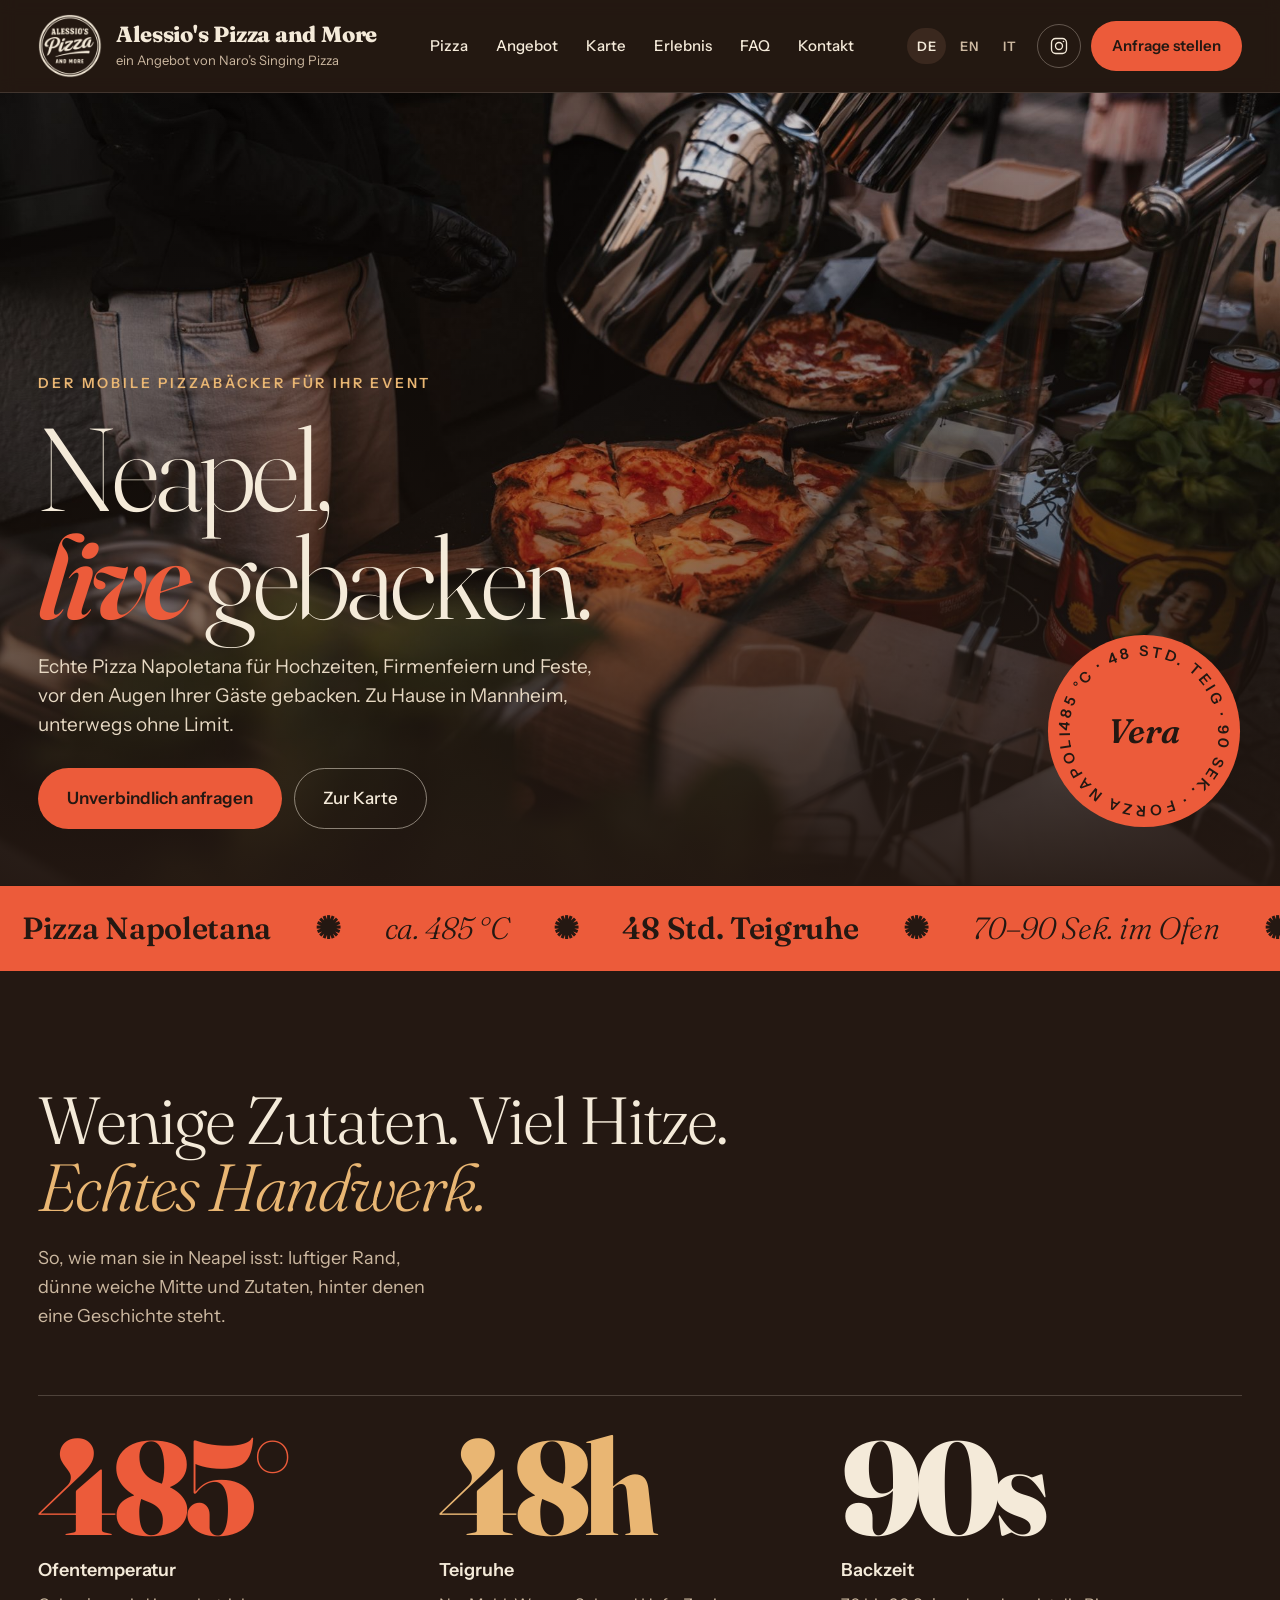
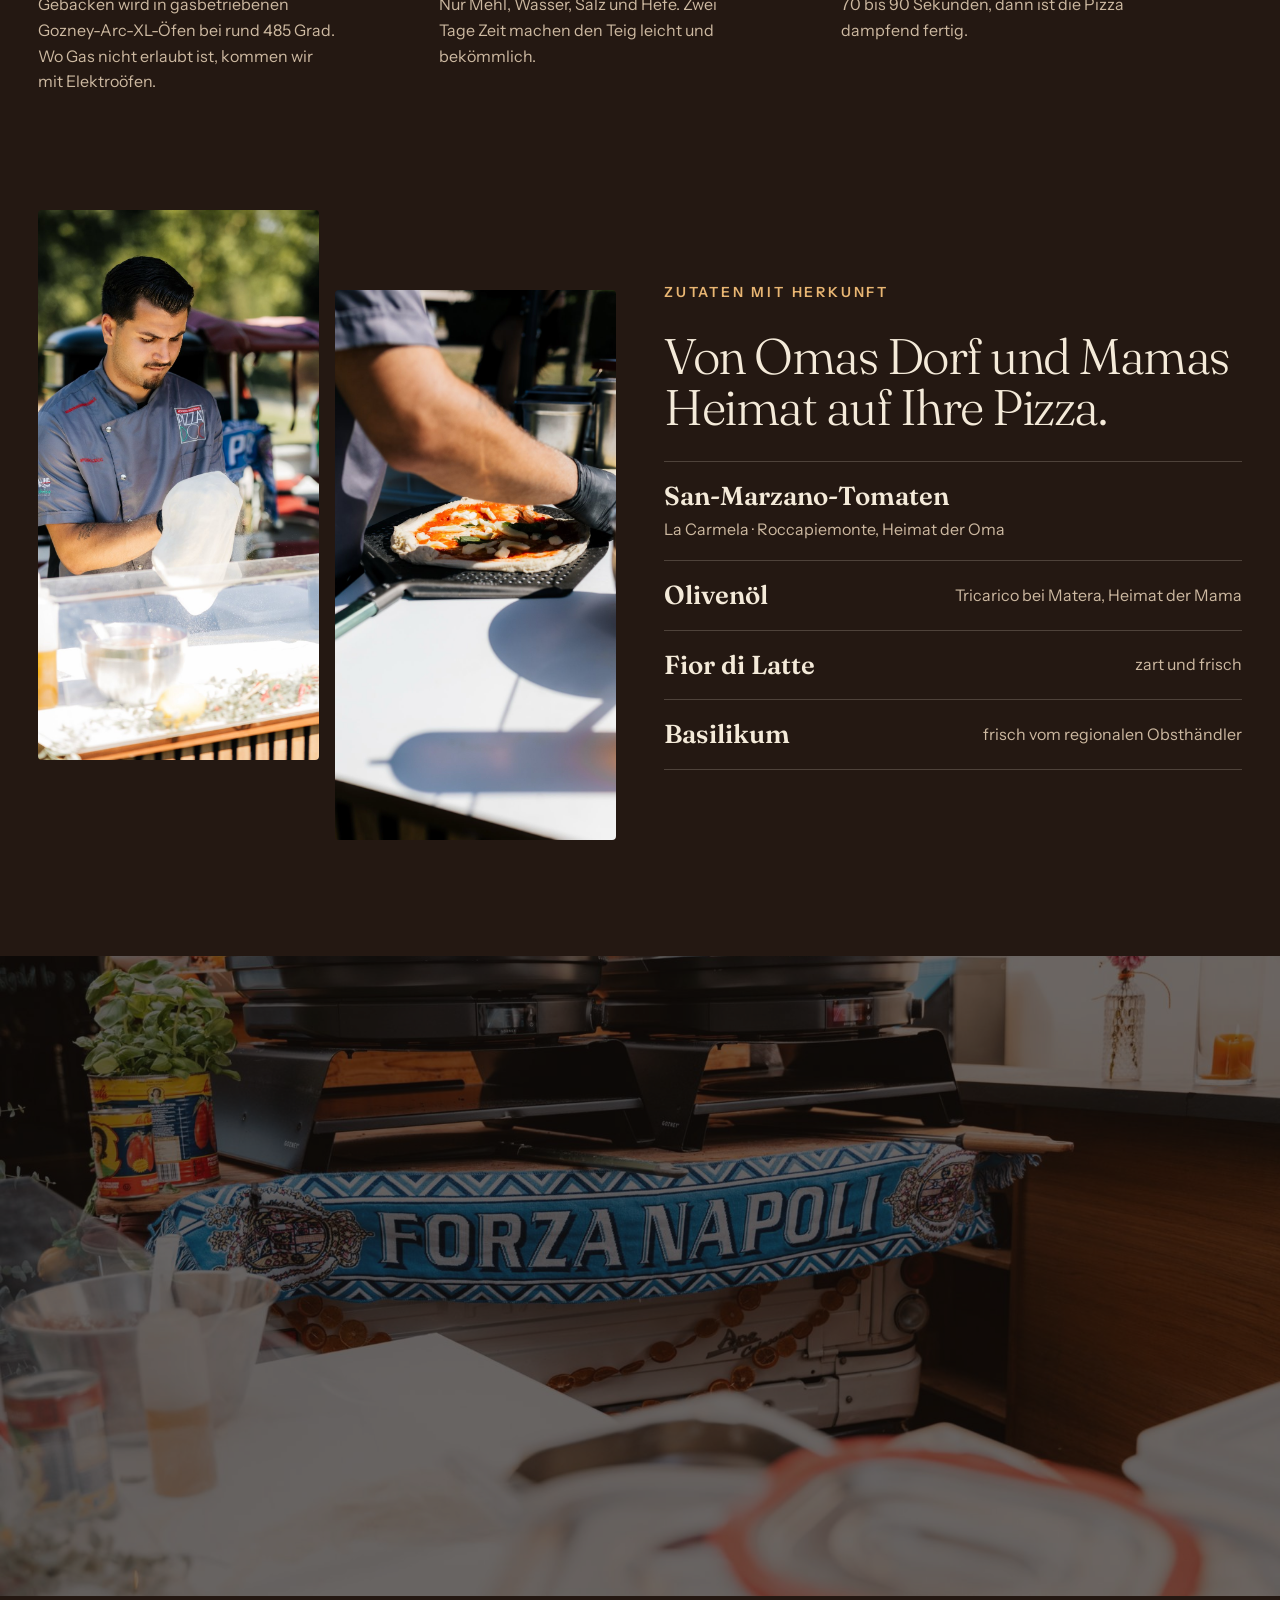
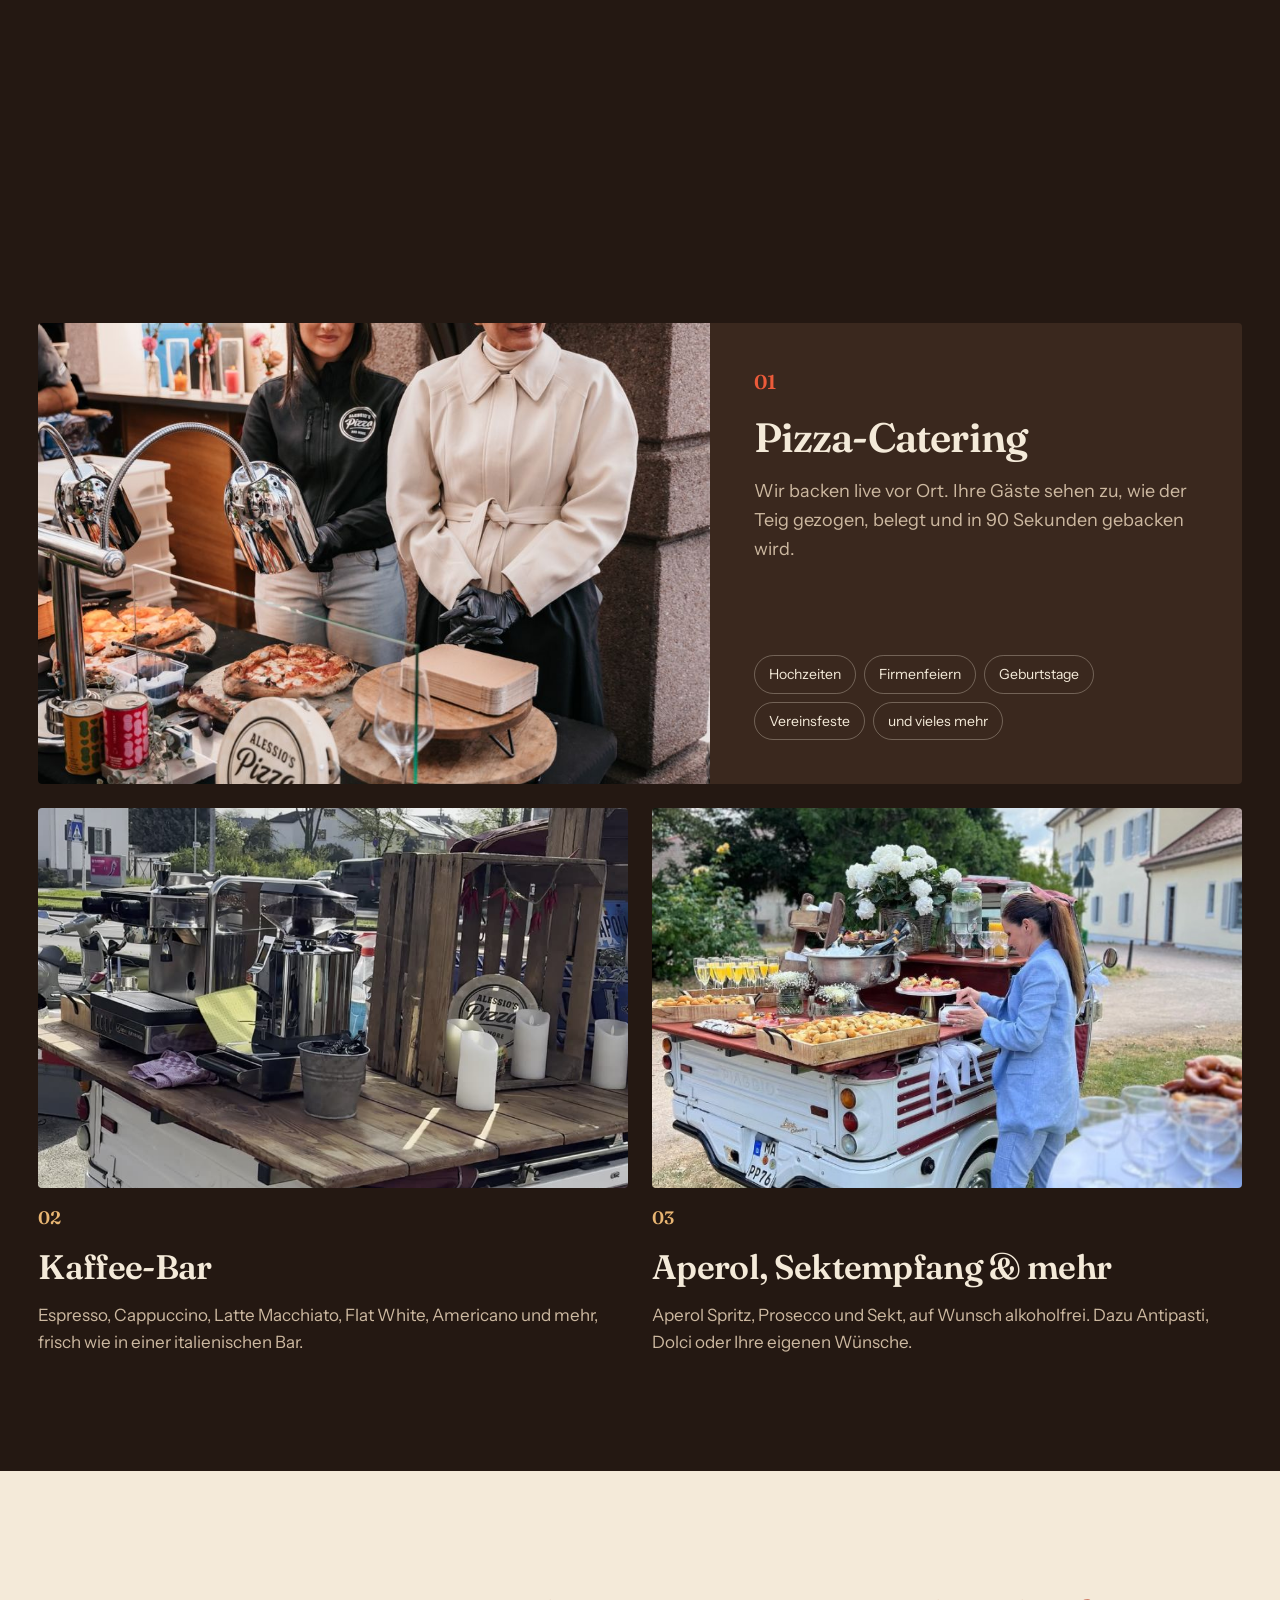
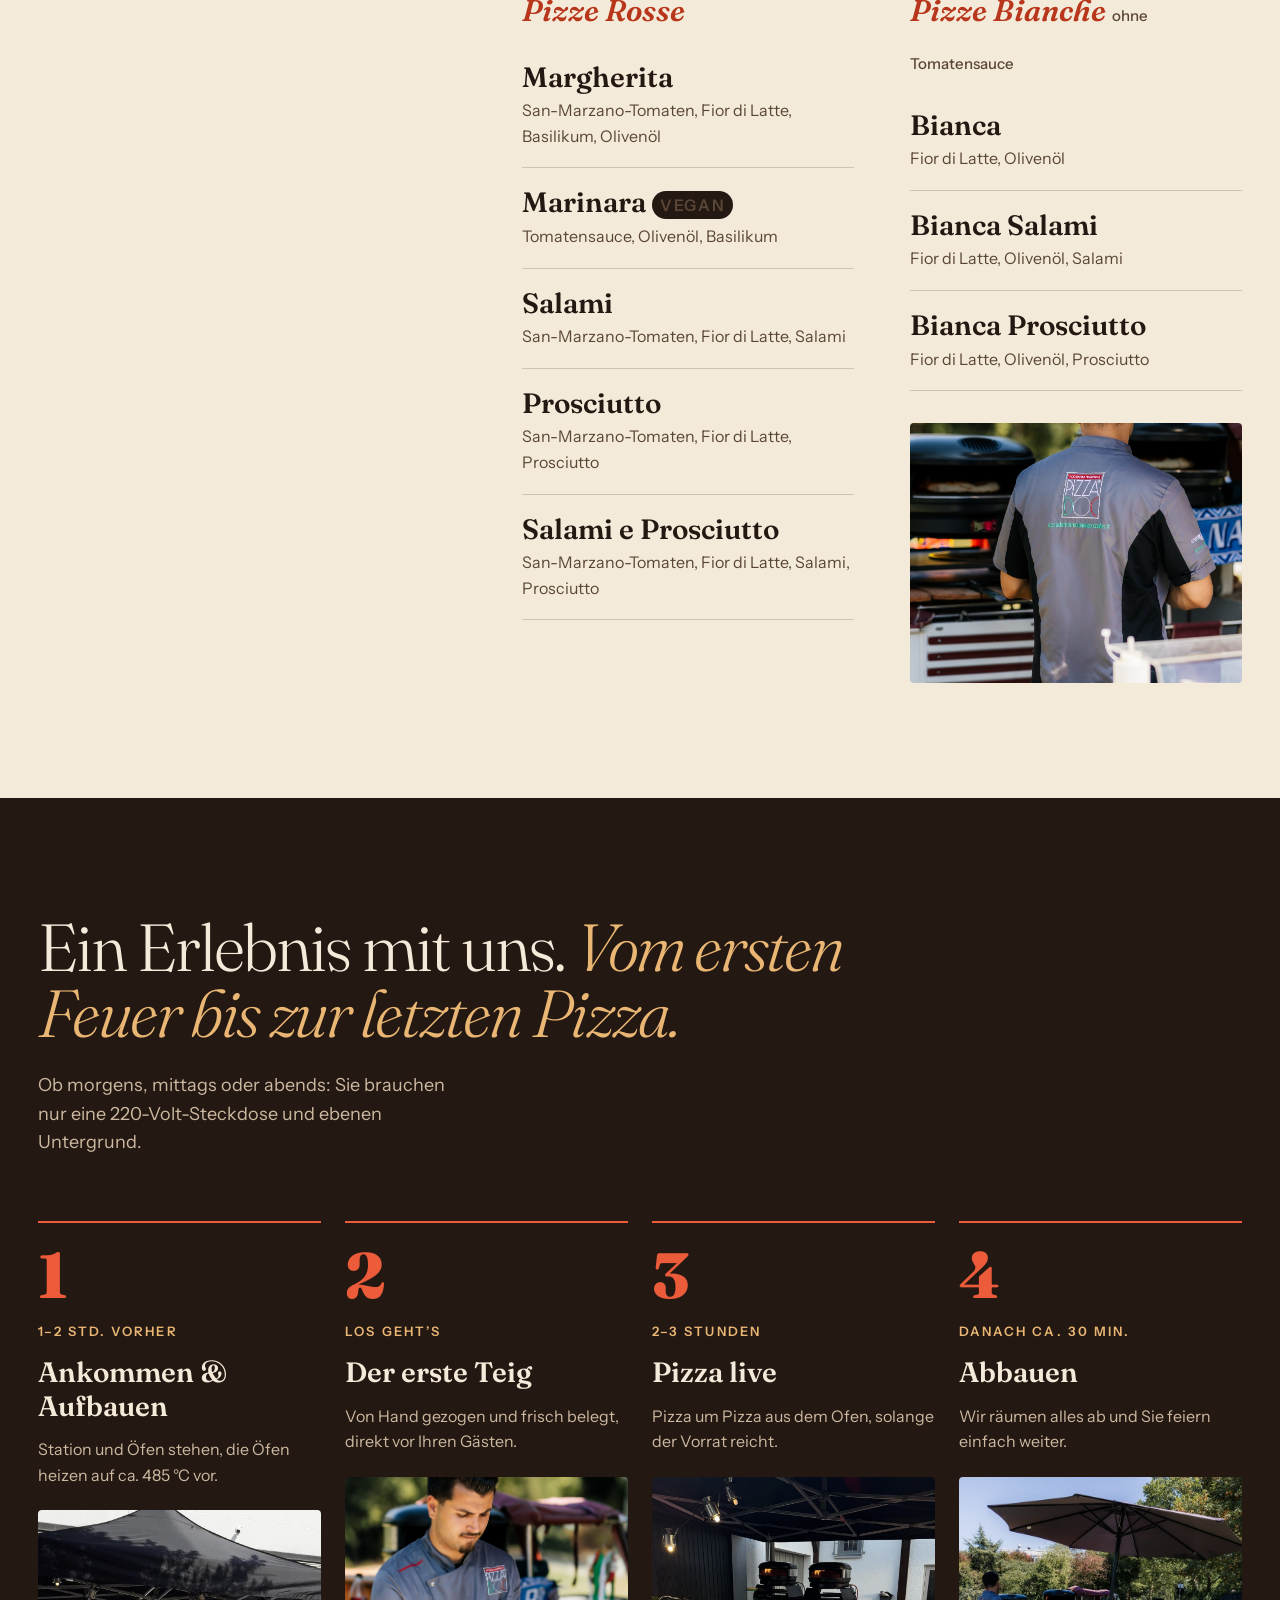
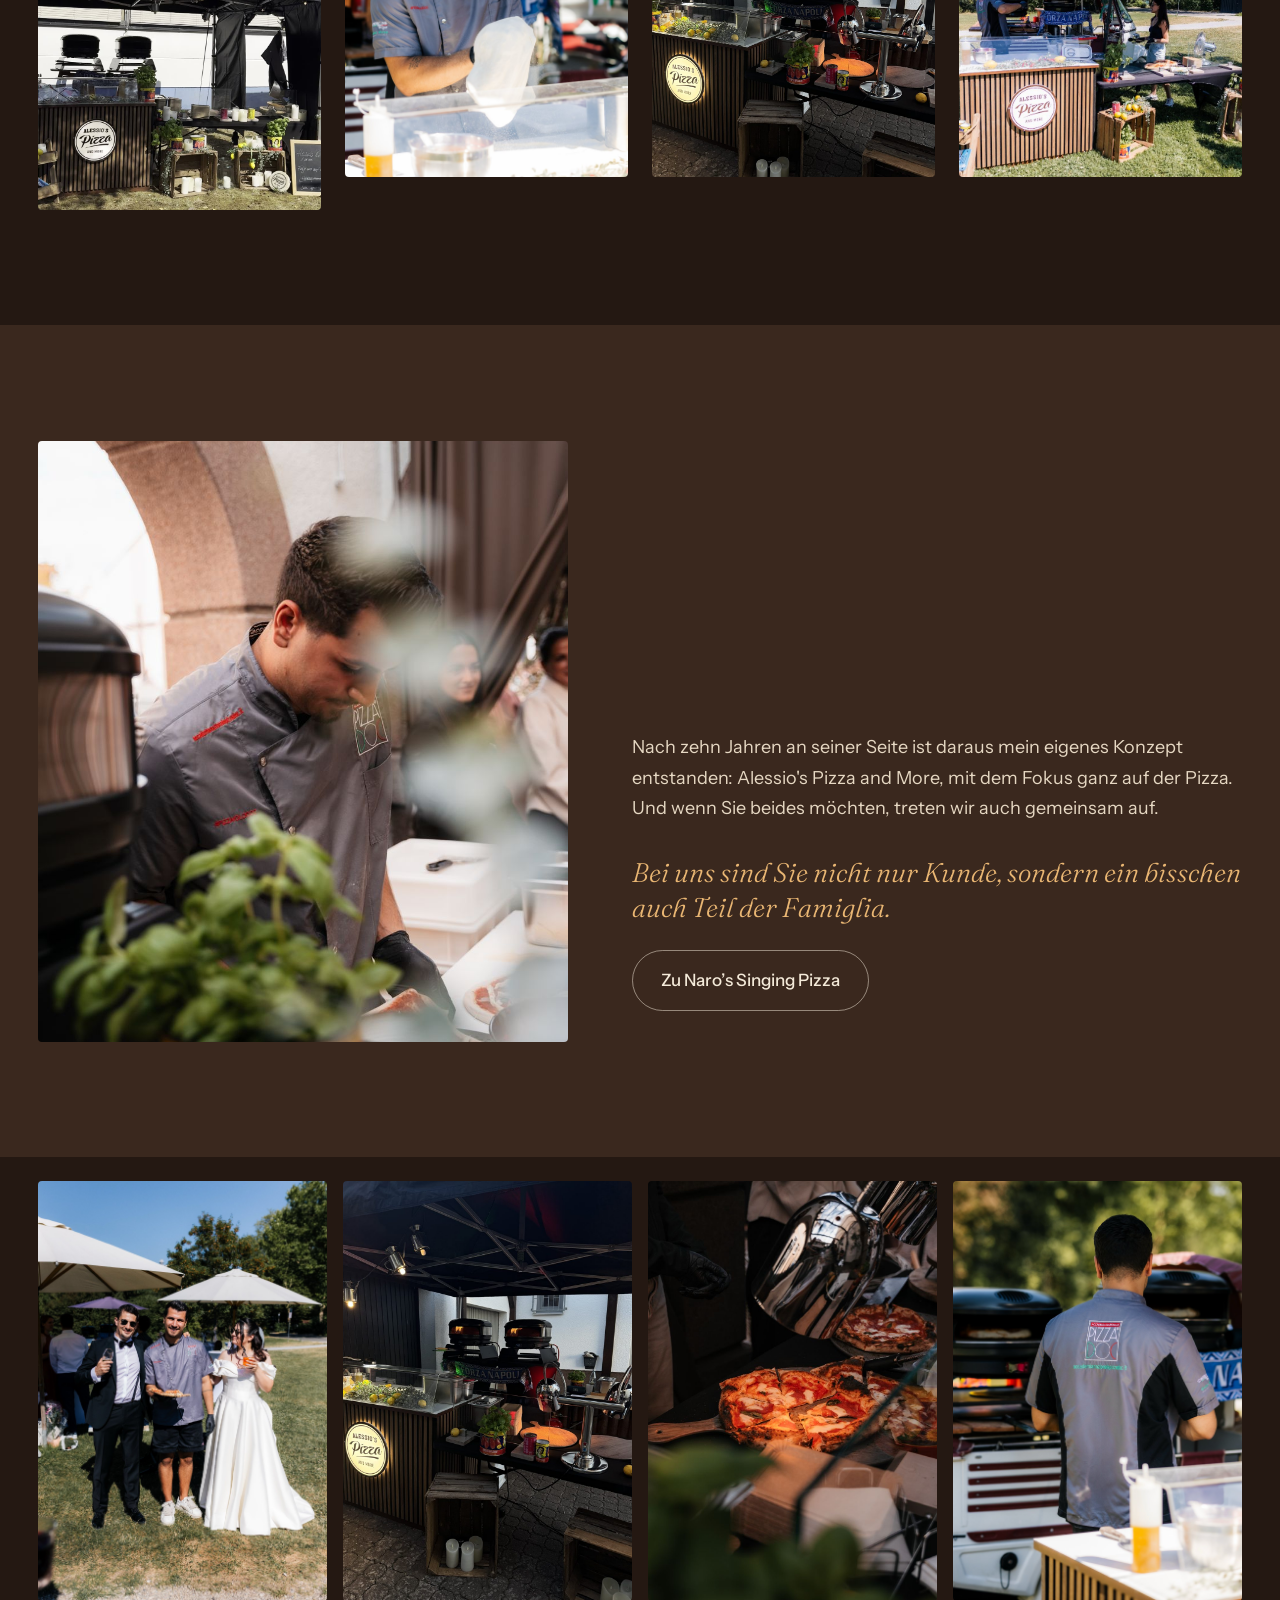
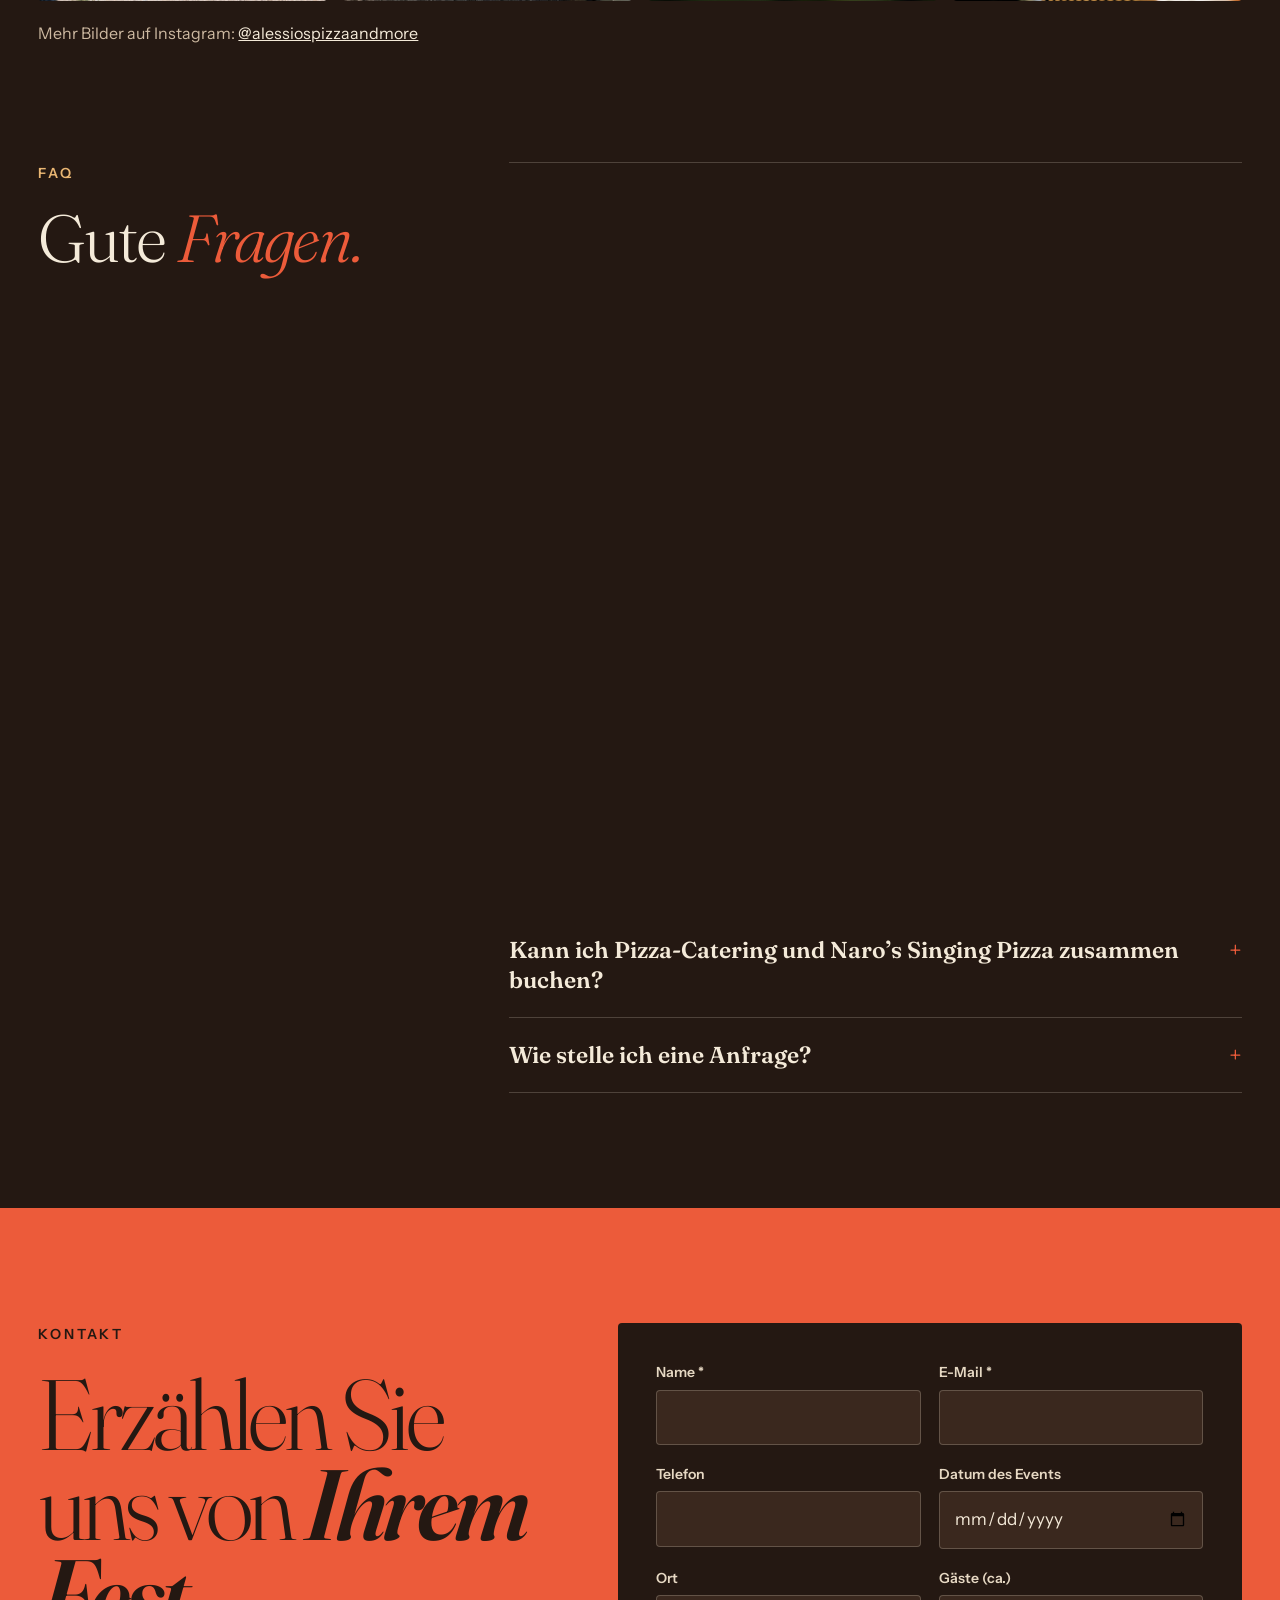
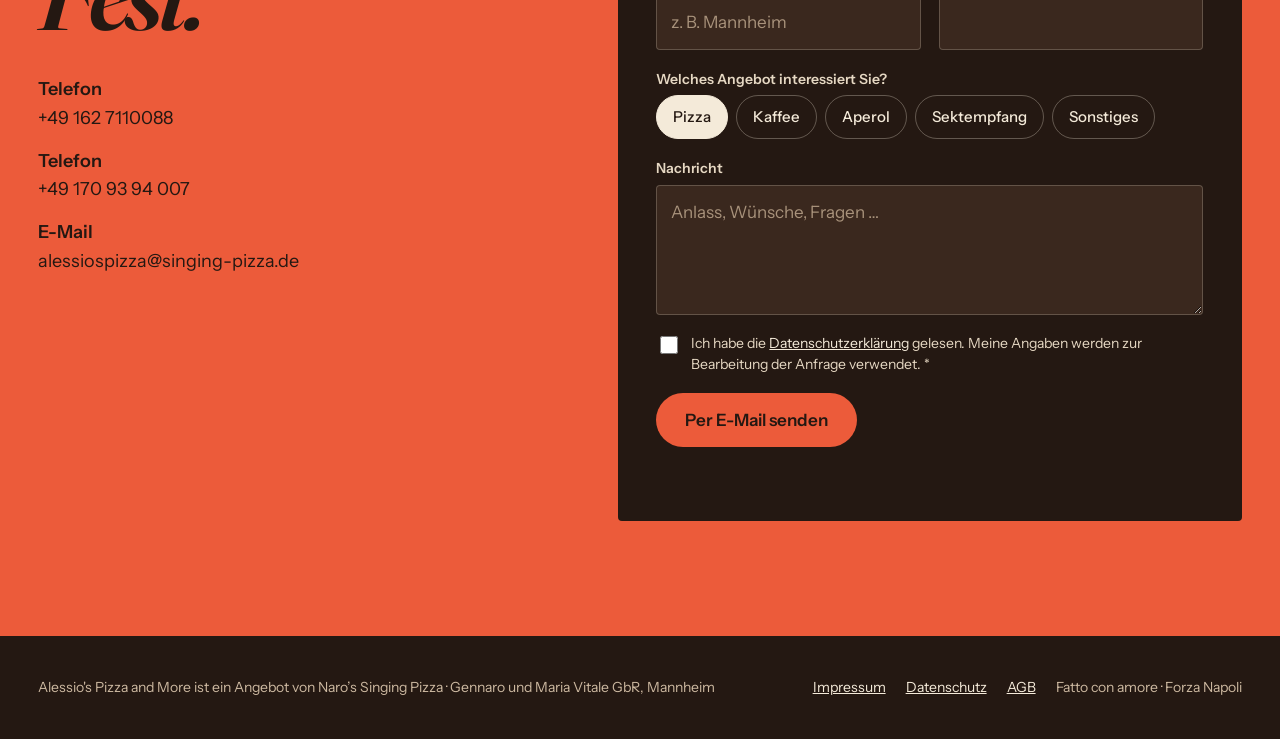
==== commit 0b30bac2: "Backzeit-Text ohne Teller (DE/EN/IT) Co-Authored-By: Claude Opus 5.5 <noreply@anthropic.com> Claude-" ====
--- a/index.html
+++ b/index.html
@@ -197,7 +197,7 @@
     <div class="zahlen">
       <div class="zahl"><b style="color:var(--tom)">485°</b><strong>Ofentemperatur</strong><span>Gebacken wird in gasbetriebenen Gozney-Arc-XL-Öfen bei rund 485 Grad. Wo Gas nicht erlaubt ist, kommen wir mit Elektroöfen.</span></div>
       <div class="zahl"><b style="color:var(--gold)">48h</b><strong>Teigruhe</strong><span>Nur Mehl, Wasser, Salz und Hefe. Zwei Tage Zeit machen den Teig leicht und bekömmlich.</span></div>
-      <div class="zahl"><b>90s</b><strong>Backzeit</strong><span>70 bis 90 Sekunden, dann kommt die Pizza dampfend auf den Teller.</span></div>
+      <div class="zahl"><b>90s</b><strong>Backzeit</strong><span>70 bis 90 Sekunden, dann ist die Pizza dampfend fertig.</span></div>
     </div>
   </section>
 
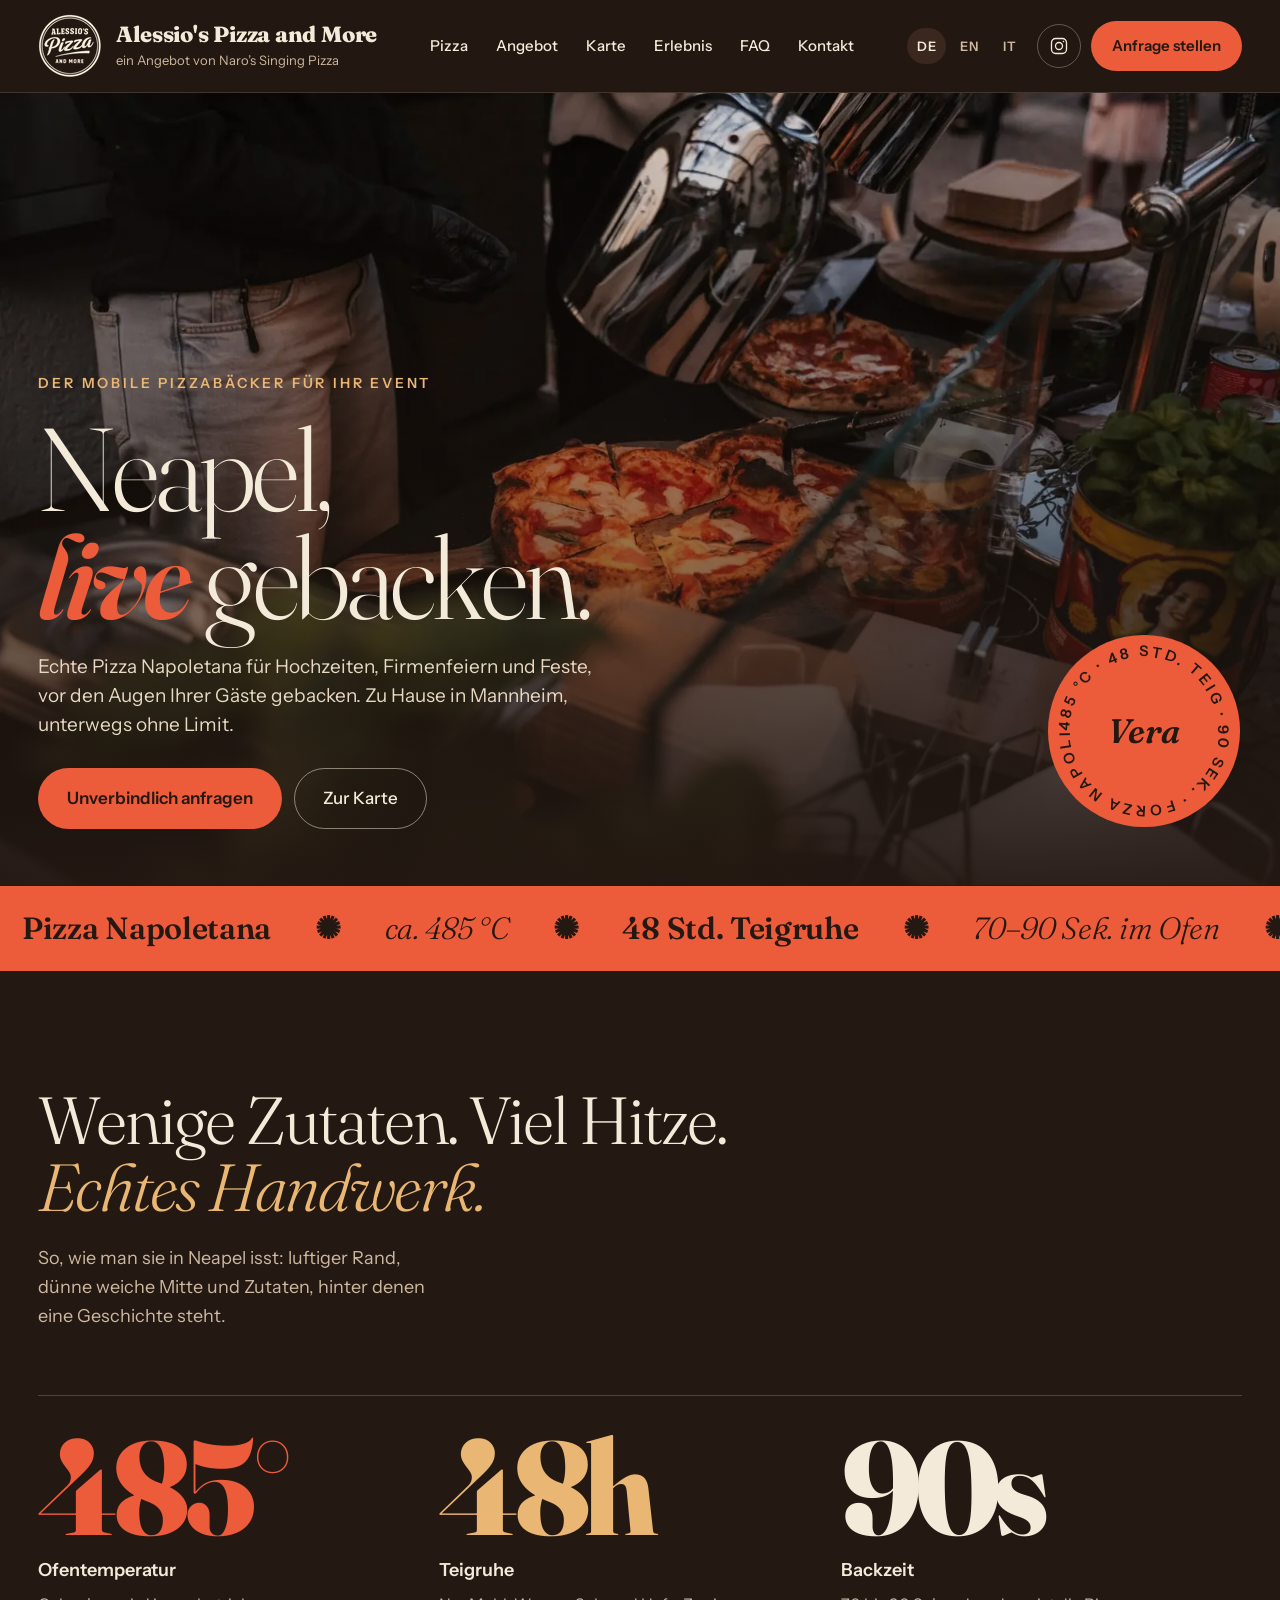
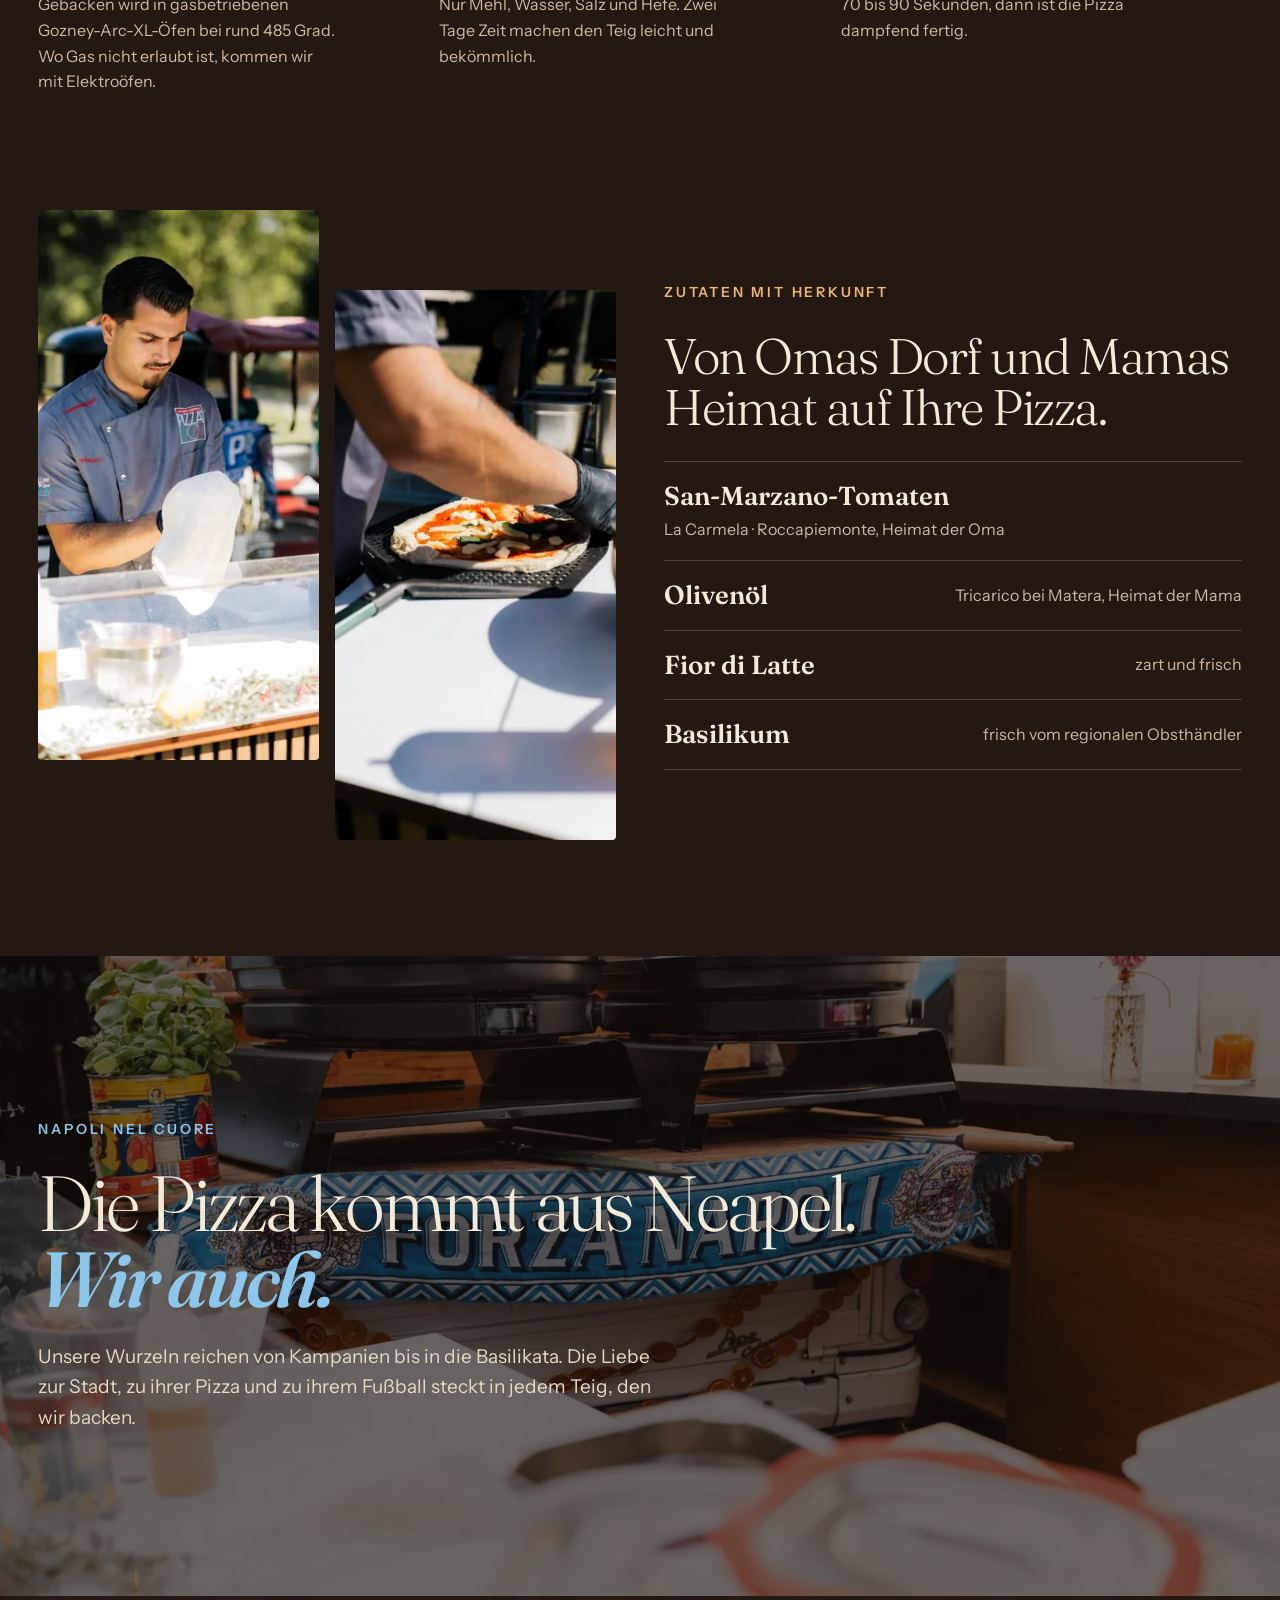
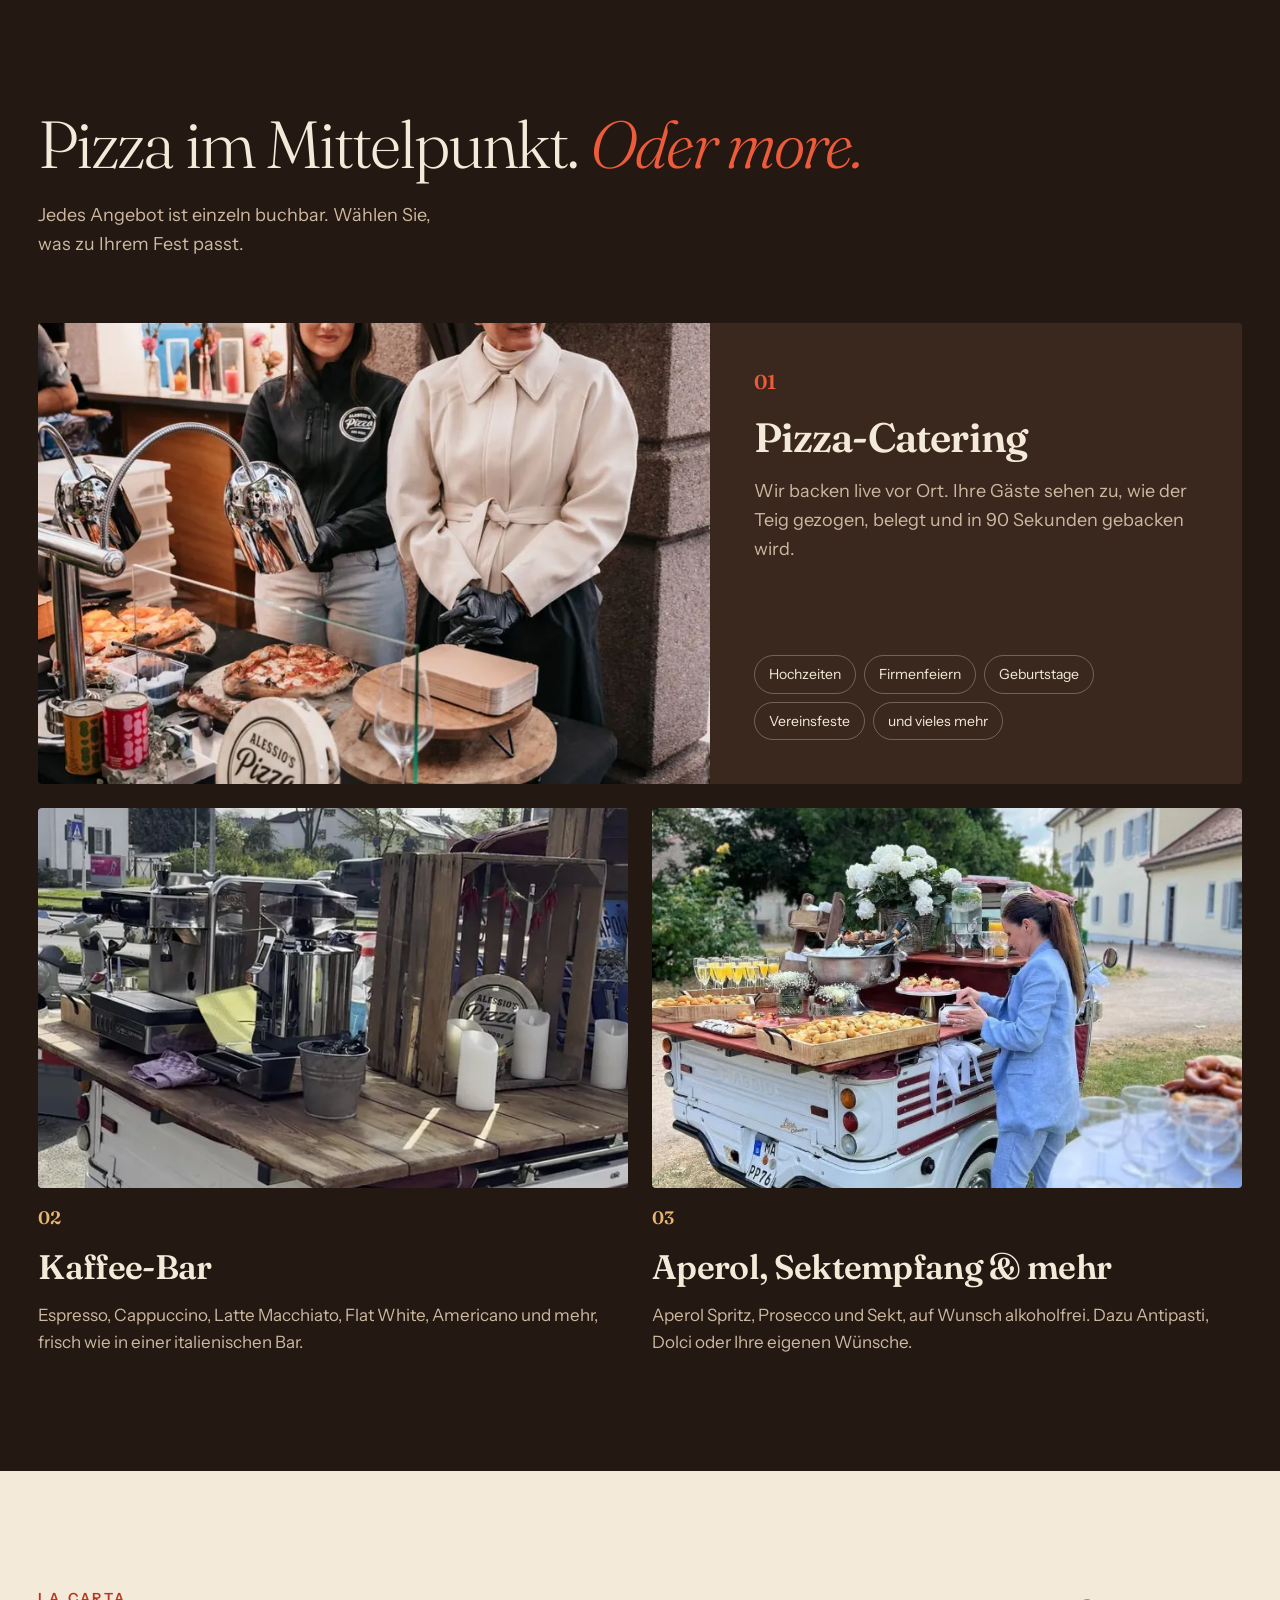
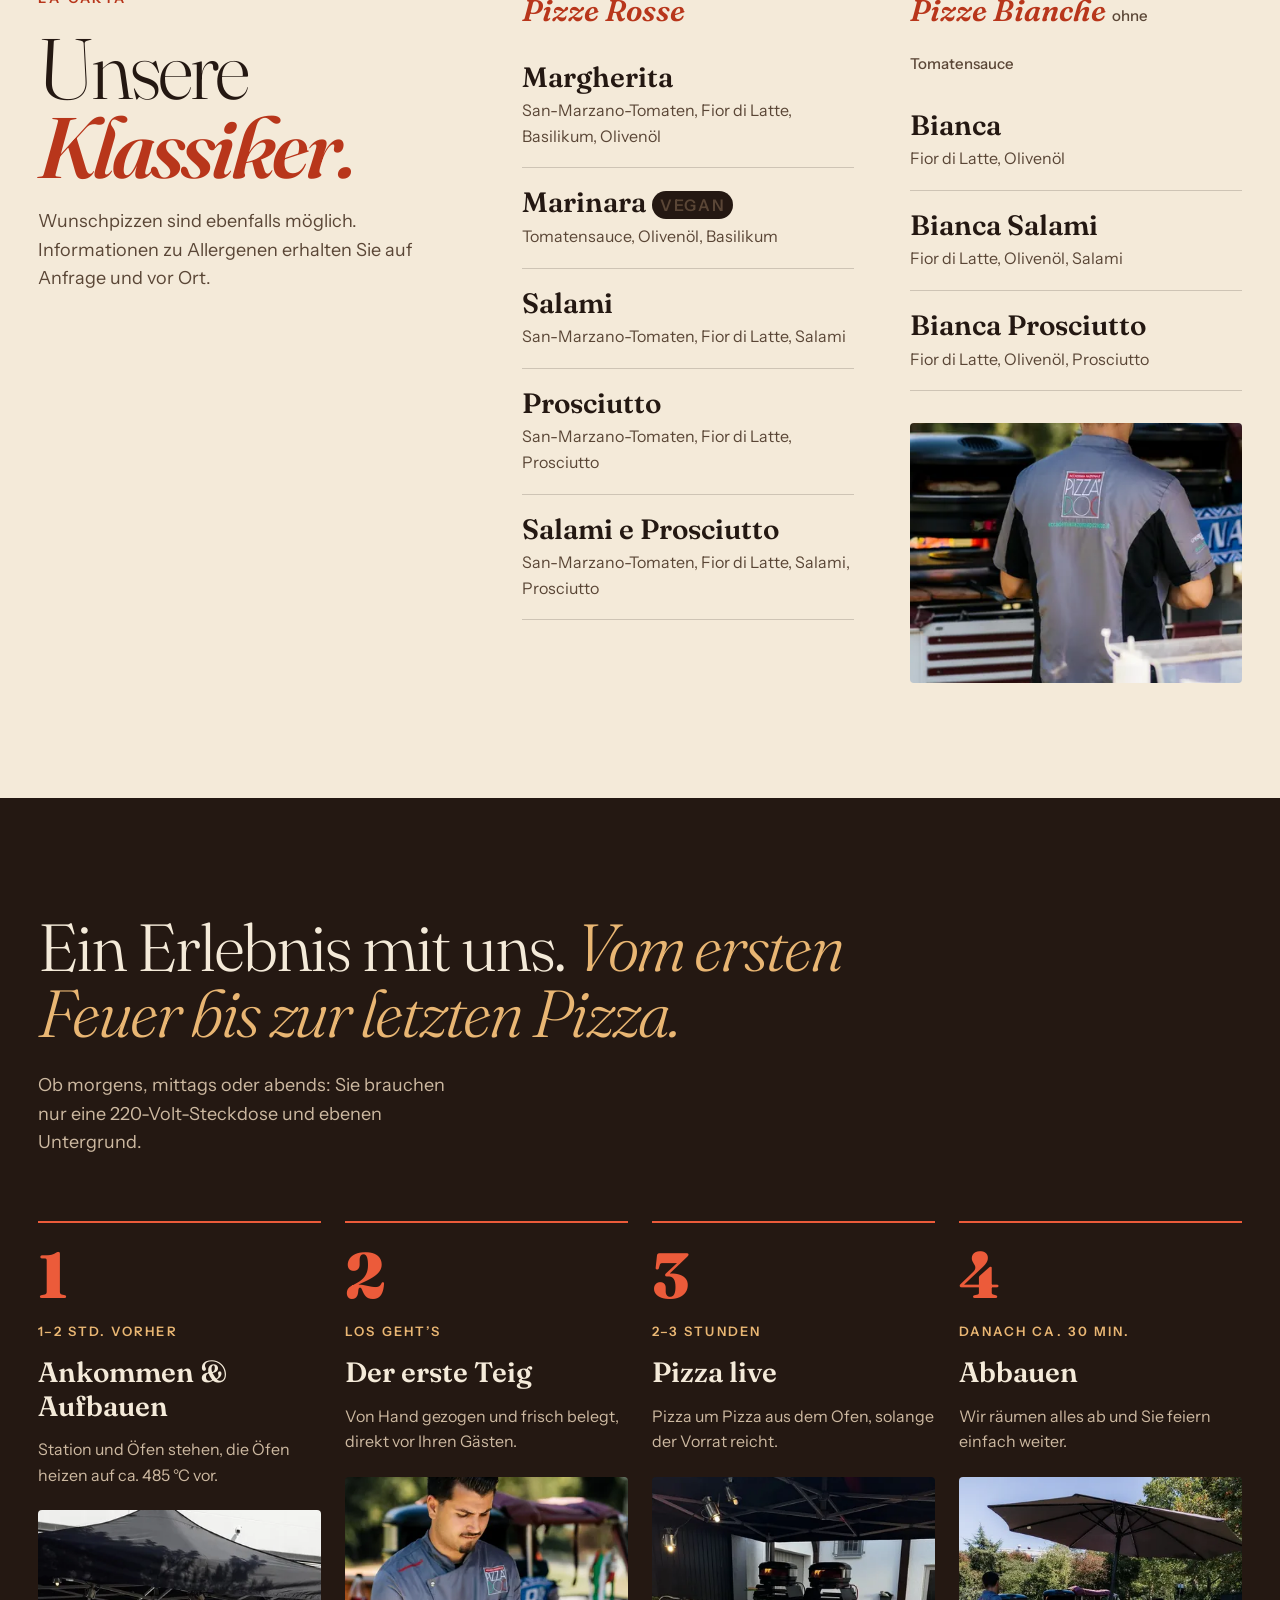
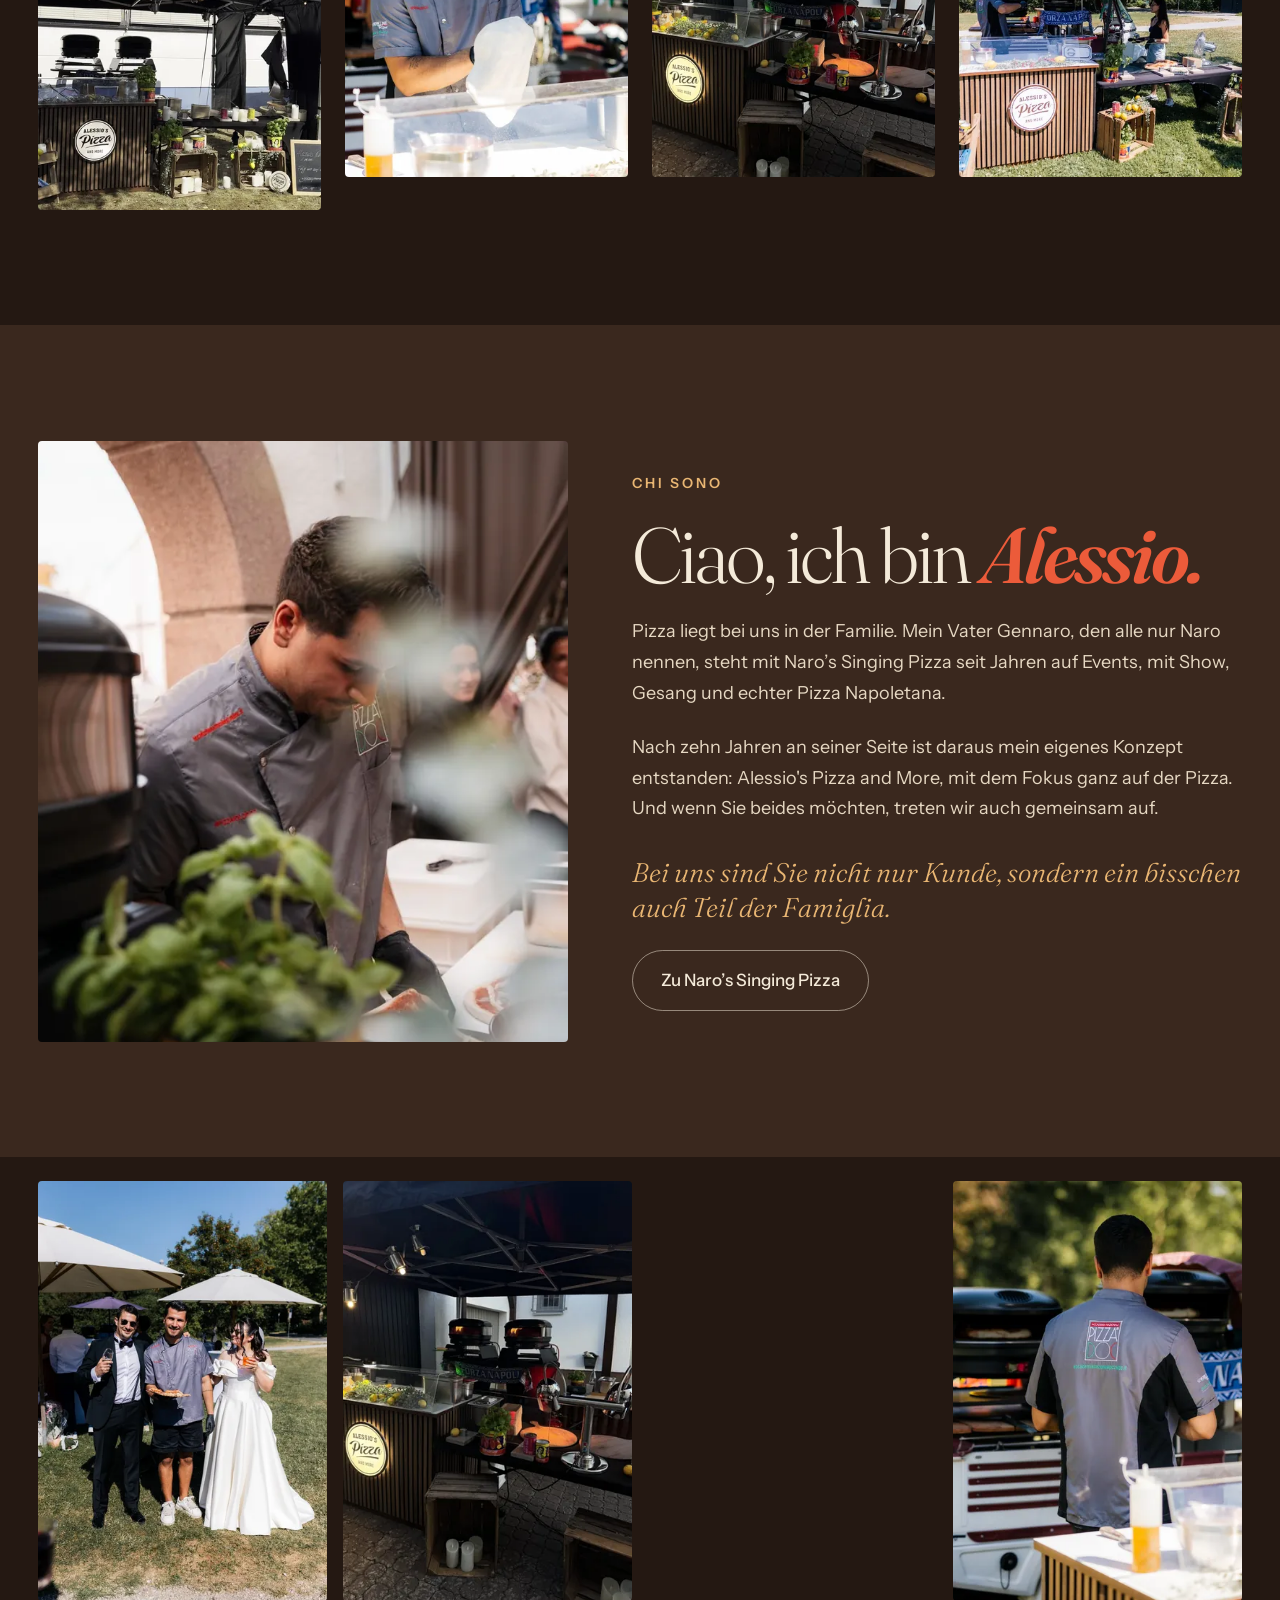
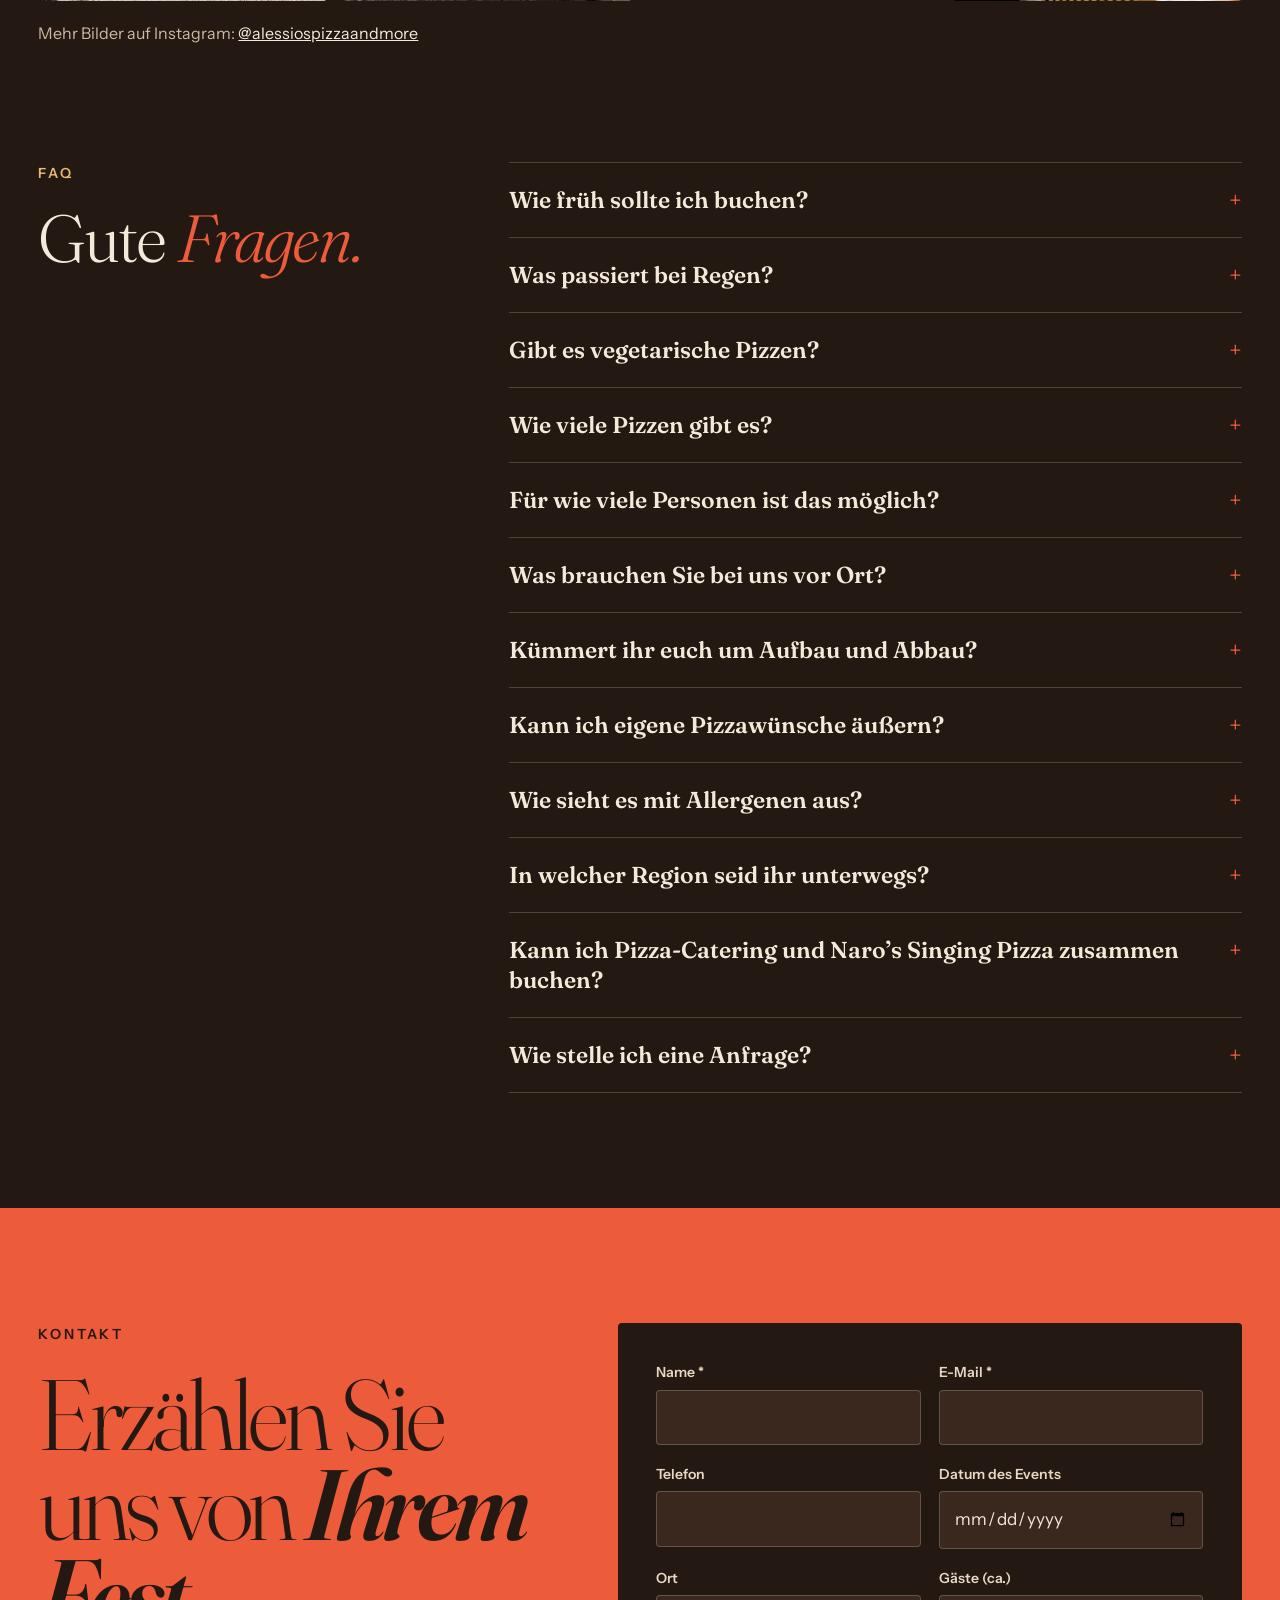
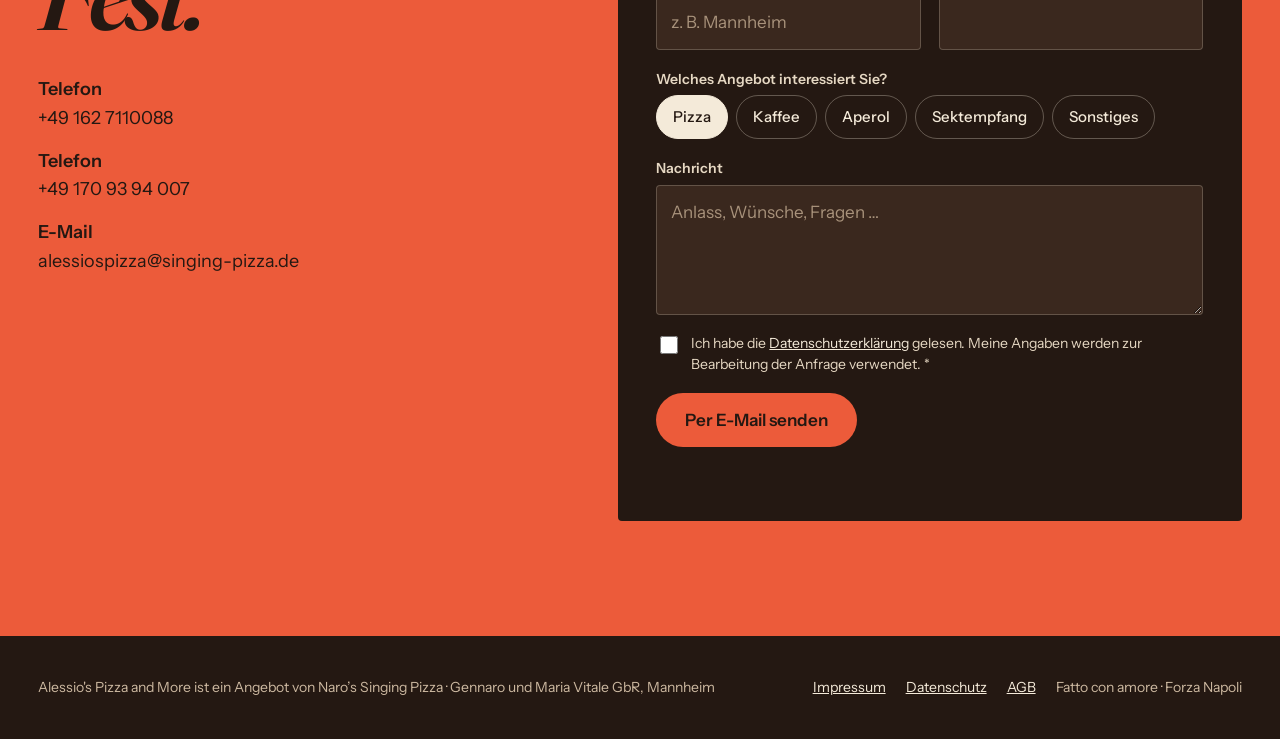
==== commit cd606ac9: "Ladezeit, Google-Daten und Handy-Darstellung optimiert - Bilder zusätzlich als verkleinerte WebP-Var" ====
--- a/index.html
+++ b/index.html
@@ -17,6 +17,7 @@
 <meta property="og:image:height" content="630">
 <meta property="og:image:alt" content="Alessio's Pizza and More – Neapolitanische Pizza, live gebacken auf Ihrem Event">
 <meta name="twitter:card" content="summary_large_image">
+<meta name="robots" content="index, follow, max-image-preview:large">
 <meta name="theme-color" content="#241812">
 <link rel="alternate" hreflang="de" href="https://alessiovitale10-art.github.io/Alessios-Pizza-and-More/">
 <link rel="alternate" hreflang="en" href="https://alessiovitale10-art.github.io/Alessios-Pizza-and-More/en/">
@@ -110,9 +111,11 @@
 }
 </script>
 <link rel="icon" href="assets/img/logo.png">
-<link rel="preload" href="assets/media/pizza-hero.jpg" as="image">
-<link rel="stylesheet" href="assets/css/fonts2.css?v=202611121534">
-<link rel="stylesheet" href="assets/css/neu.css?v=202611121534">
+<link rel="preload" as="image" href="assets/media/pizza-hero.jpg" imagesrcset="assets/media/pizza-hero-400.webp 400w, assets/media/pizza-hero-640.webp 640w, assets/media/pizza-hero-800.webp 800w, assets/media/pizza-hero-1200.webp 1200w, assets/media/pizza-hero-1600.webp 1600w, assets/media/pizza-hero-2000.webp 2000w" imagesizes="(min-width: 1300px) 100vw, 1300px" fetchpriority="high">
+<link rel="preload" as="font" type="font/woff2" href="assets/fonts/Fraunces-39ce2001.woff2" crossorigin>
+<link rel="preload" as="font" type="font/woff2" href="assets/fonts/InstrumentSans-046090ca.woff2" crossorigin>
+<link rel="stylesheet" href="assets/css/fonts2.css?v=202611131647">
+<link rel="stylesheet" href="assets/css/neu.css?v=202611131647">
 <!--faq-ld--><script type="application/ld+json">{"@context": "https://schema.org", "@type": "FAQPage", "mainEntity": [{"@type": "Question", "name": "Wie früh sollte ich buchen?", "acceptedAnswer": {"@type": "Answer", "text": "So früh wie möglich, am besten sobald Ihr Termin feststeht. Besonders an Wochenenden in der Hochzeits- und Sommersaison sind die Termine schnell vergeben. Fragen Sie trotzdem auch kurzfristig gern an, manchmal klappt es noch."}}, {"@type": "Question", "name": "Was passiert bei Regen?", "acceptedAnswer": {"@type": "Answer", "text": "Regen ist für uns kein Problem: Wir arbeiten unter unserem Zelt bzw. Schirm und backen ganz normal weiter. Bei Sturm oder Gewitter kann es sein, dass wir kurz pausieren müssen. Und bei einem schweren Unwetter, bei dem durch Wind oder Blitz Gefahr für Gäste und Team besteht, geht die Sicherheit vor. Dann sprechen wir vor Ort gemeinsam mit Ihnen ab, wie es weitergeht."}}, {"@type": "Question", "name": "Gibt es vegetarische Pizzen?", "acceptedAnswer": {"@type": "Answer", "text": "Ja. Unsere Marinara mit Tomatensauce, Olivenöl und Basilikum ist sogar vegan. Auch die Margherita und die Bianca kommen ganz ohne Fleisch und Wurst aus."}}, {"@type": "Question", "name": "Wie viele Pizzen gibt es?", "acceptedAnswer": {"@type": "Answer", "text": "Während Ihres Events backen wir laufend frisch nach, solange der Vorrat reicht. Die Menge stimmen wir vorab anhand Ihrer Gästezahl mit Ihnen ab."}}, {"@type": "Question", "name": "Für wie viele Personen ist das möglich?", "acceptedAnswer": {"@type": "Answer", "text": "Da sind wir offen: Es gibt keine Mindest- und keine Höchstzahl an Gästen. Ob kleine Feier im Garten oder großes Firmenevent, sprechen Sie uns einfach an."}}, {"@type": "Question", "name": "Was brauchen Sie bei uns vor Ort?", "acceptedAnswer": {"@type": "Answer", "text": "Nur eine Steckdose mit 220 Volt und einen ebenen Untergrund. Öfen, Theke, Zutaten und Zubehör bringen wir mit, ansonsten sind wir komplett autark."}}, {"@type": "Question", "name": "Kümmert ihr euch um Aufbau und Abbau?", "acceptedAnswer": {"@type": "Answer", "text": "Ja. Wir bauen vor dem Event auf, backen live und räumen am Ende alles wieder ab. Sie müssen sich um nichts kümmern."}}, {"@type": "Question", "name": "Kann ich eigene Pizzawünsche äußern?", "acceptedAnswer": {"@type": "Answer", "text": "Gern. Unsere Sorten von der Karte sind fest eingeplant, Wunschpizzen sind gegen Aufpreis möglich. Sprechen Sie uns einfach darauf an."}}, {"@type": "Question", "name": "Wie sieht es mit Allergenen aus?", "acceptedAnswer": {"@type": "Answer", "text": "Informationen zu Allergenen und Zusatzstoffen erhalten Sie auf Anfrage und bei uns vor Ort. Sagen Sie uns am besten schon bei der Anfrage, worauf wir achten sollen."}}, {"@type": "Question", "name": "In welcher Region seid ihr unterwegs?", "acceptedAnswer": {"@type": "Answer", "text": "Zu Hause sind wir in Mannheim, unterwegs sind wir ohne Limit. Egal wohin: Fragen Sie einfach an, wir finden eine Lösung."}}, {"@type": "Question", "name": "Kann ich Pizza-Catering und Naro’s Singing Pizza zusammen buchen?", "acceptedAnswer": {"@type": "Answer", "text": "Ja, mein Vater und ich treten auch gemeinsam auf. Ich sorge dafür, dass alle Gäste satt werden, und Naro bringt mit Musik und Pizza die Stimmung."}}, {"@type": "Question", "name": "Wie stelle ich eine Anfrage?", "acceptedAnswer": {"@type": "Answer", "text": "Ganz einfach über das Formular unten: Datum, Ort und ungefähre Gästezahl eintragen und per E-Mail senden. Sie erhalten von uns ein persönliches, unverbindliches Angebot."}}]}</script><!--/faq-ld-->
 </head>
 <body>
@@ -121,7 +124,7 @@
 <header class="kopf">
   <div class="kopf-in">
     <a class="marke" href="#top" aria-label="Alessio's Pizza and More – zur Startseite">
-      <img src="assets/img/logo-hell.png" alt="" width="64" height="64">
+      <img src="assets/img/logo-hell.png" srcset="assets/img/logo-hell-64.webp 1x, assets/img/logo-hell-128.webp 2x, assets/img/logo-hell-192.webp 3x" alt="" width="64" height="64">
       <span class="marke-txt">
         <span class="marke-name">Alessio's Pizza and More</span>
         <span class="marke-sub">ein Angebot von Naro’s Singing Pizza</span>
@@ -136,7 +139,7 @@
       <a href="#kontakt">Kontakt</a>
     </nav>
     <div class="kopf-rechts">
-      <nav class="sprachen" aria-label="Sprache"><a href="index.html" hreflang="de" lang="de" aria-current="true">DE</a><a href="en/" hreflang="en" lang="en">EN</a><a href="it/" hreflang="it" lang="it">IT</a></nav>
+      <nav class="sprachen" aria-label="Sprache"><a href="./" hreflang="de" lang="de" aria-current="true">DE</a><a href="en/" hreflang="en" lang="en">EN</a><a href="it/" hreflang="it" lang="it">IT</a></nav>
       <a class="rund-btn" href="https://www.instagram.com/alessiospizzaandmore/" target="_blank" rel="noopener" aria-label="Instagram @alessiospizzaandmore"><svg width="20" height="20" viewBox="0 0 24 24" fill="none" stroke="currentColor" stroke-width="1.6" aria-hidden="true"><rect x="3" y="3" width="18" height="18" rx="5"/><circle cx="12" cy="12" r="4.2"/><circle cx="17.4" cy="6.6" r="1" fill="currentColor" stroke="none"/></svg></a>
       <a class="btn btn-tom" href="#kontakt">Anfrage stellen</a>
       <details class="mobil-menue">
@@ -149,7 +152,7 @@
           <a href="#ueber-mich">Über mich</a>
           <a href="#faq">FAQ</a>
           <a href="#kontakt">Kontakt</a>
-          <nav class="sprachen" aria-label="Sprache"><a href="index.html" hreflang="de" lang="de" aria-current="true">DE</a><a href="en/" hreflang="en" lang="en">EN</a><a href="it/" hreflang="it" lang="it">IT</a></nav>
+          <nav class="sprachen" aria-label="Sprache"><a href="./" hreflang="de" lang="de" aria-current="true">DE</a><a href="en/" hreflang="en" lang="en">EN</a><a href="it/" hreflang="it" lang="it">IT</a></nav>
           <a class="btn btn-tom" href="#kontakt">Anfrage stellen</a>
         </nav>
       </details>
@@ -159,7 +162,7 @@
 
 <main id="inhalt">
   <section class="opener" id="top">
-    <img class="opener-bild" src="assets/media/pizza-hero.jpg" alt="Frisch gebackene Pizza Napoletana an unserer Station" fetchpriority="high">
+    <img class="opener-bild" src="assets/media/pizza-hero.jpg" srcset="assets/media/pizza-hero-400.webp 400w, assets/media/pizza-hero-640.webp 640w, assets/media/pizza-hero-800.webp 800w, assets/media/pizza-hero-1200.webp 1200w, assets/media/pizza-hero-1600.webp 1600w, assets/media/pizza-hero-2000.webp 2000w" sizes="(min-width: 1300px) 100vw, 1300px" width="2000" height="1333" alt="Frisch gebackene Pizza Napoletana an unserer Station" fetchpriority="high">
     <div class="opener-schleier"></div>
     <div class="opener-in">
       <div class="opener-text">
@@ -182,7 +185,7 @@
     </div>
   </section>
 
-  <div class="laufband" aria-label="Pizza Napoletana: ca. 485 °C, 48 Std. Teigruhe, 70–90 Sek. im Ofen">
+  <div class="laufband" role="img" aria-label="Pizza Napoletana: ca. 485 °C, 48 Std. Teigruhe, 70–90 Sek. im Ofen">
     <div class="laufband-spur">
       <div class="laufband-teil"><span>Pizza Napoletana</span><span>✺</span><em>ca. 485 °C</em><span>✺</span><span>48 Std. Teigruhe</span><span>✺</span><em>70–90 Sek. im Ofen</em><span>✺</span><span>San Marzano</span><span>✺</span><em>Fior di Latte</em><span>✺</span><span>Forza Napoli</span><span>✺</span></div>
       <div class="laufband-teil" aria-hidden="true"><span>Pizza Napoletana</span><span>✺</span><em>ca. 485 °C</em><span>✺</span><span>48 Std. Teigruhe</span><span>✺</span><em>70–90 Sek. im Ofen</em><span>✺</span><span>San Marzano</span><span>✺</span><em>Fior di Latte</em><span>✺</span><span>Forza Napoli</span><span>✺</span></div>
@@ -203,8 +206,8 @@
 
   <section class="zutaten">
     <div class="zutaten-bilder">
-      <img src="assets/media/teig.jpg" alt="Alessio zieht den Pizzateig von Hand" loading="lazy">
-      <img src="assets/media/belegen.jpg" alt="Margherita wird auf der Schaufel belegt" loading="lazy">
+      <img src="assets/media/teig.jpg" srcset="assets/media/teig-400.webp 400w, assets/media/teig-640.webp 640w, assets/media/teig-800.webp 800w, assets/media/teig-1179.webp 1179w" sizes="(max-width: 760px) 100vw, (max-width: 960px) 46vw, 29vw" width="1179" height="1768" alt="Alessio zieht den Pizzateig von Hand" loading="lazy" decoding="async">
+      <img src="assets/media/belegen.jpg" srcset="assets/media/belegen-400.webp 400w, assets/media/belegen-640.webp 640w, assets/media/belegen-800.webp 800w, assets/media/belegen-1179.webp 1179w" sizes="(max-width: 960px) 46vw, 29vw" width="1179" height="1768" alt="Margherita wird auf der Schaufel belegt" loading="lazy" decoding="async">
     </div>
     <div class="zutaten-text">
       <span class="kicker">Zutaten mit Herkunft</span>
@@ -219,7 +222,7 @@
   </section>
 
   <section class="napoli" aria-labelledby="napoli-titel">
-    <img src="assets/media/forza-napoli.jpg" alt="Forza-Napoli-Schal vor unseren Pizzaöfen" loading="lazy">
+    <img src="assets/media/forza-napoli.jpg" srcset="assets/media/forza-napoli-400.webp 400w, assets/media/forza-napoli-640.webp 640w, assets/media/forza-napoli-800.webp 800w, assets/media/forza-napoli-1200.webp 1200w, assets/media/forza-napoli-1600.webp 1600w, assets/media/forza-napoli-1800.webp 1800w" sizes="(min-width: 960px) 100vw, 960px" width="1800" height="1200" alt="Forza-Napoli-Schal vor unseren Pizzaöfen" loading="lazy" decoding="async">
     <div class="napoli-schleier"></div>
     <div class="napoli-in">
       <span class="kicker">Napoli nel cuore</span>
@@ -234,7 +237,7 @@
       <p class="lead">Jedes Angebot ist einzeln buchbar. Wählen Sie, was zu Ihrem Fest passt.</p>
     </div>
     <a class="angebot-gross" href="#kontakt" id="pizza-catering">
-      <img src="assets/media/team-station.jpg" alt="Unser Team an der Pizza-Station bei einem Event" loading="lazy">
+      <img src="assets/media/team-station.jpg" srcset="assets/media/team-station-400.webp 400w, assets/media/team-station-640.webp 640w, assets/media/team-station-800.webp 800w, assets/media/team-station-933.webp 933w" sizes="(max-width: 980px) 100vw, 54vw" width="933" height="1400" alt="Unser Team an der Pizza-Station bei einem Event" loading="lazy" decoding="async">
       <span class="angebot-gross-text">
         <span>
           <span class="nr">01</span>
@@ -246,13 +249,13 @@
     </a>
     <div class="angebot-klein">
       <article id="kaffee">
-        <img class="rund" src="assets/media/kaffee-ape.jpg" alt="Unsere Kaffee-Bar in der Ape" loading="lazy">
+        <img class="rund" src="assets/media/kaffee-ape.jpg" srcset="assets/media/kaffee-ape-400.webp 400w, assets/media/kaffee-ape-640.webp 640w, assets/media/kaffee-ape-800.webp 800w, assets/media/kaffee-ape-900.webp 900w" sizes="(max-width: 680px) 100vw, 47vw" width="900" height="1600" alt="Unsere Kaffee-Bar in der Ape" loading="lazy" decoding="async">
         <span class="nr">02</span>
         <h3>Kaffee-Bar</h3>
         <p>Espresso, Cappuccino, Latte Macchiato, Flat White, Americano und mehr, frisch wie in einer italienischen Bar.</p>
       </article>
       <article id="mehr">
-        <img class="rund" src="assets/media/sektempfang.jpg" alt="Sektempfang mit Prosecco und Fingerfood an der Ape" loading="lazy">
+        <img class="rund" src="assets/media/sektempfang.jpg" srcset="assets/media/sektempfang-400.webp 400w, assets/media/sektempfang-683.webp 683w" sizes="(max-width: 680px) 100vw, 47vw" width="683" height="853" alt="Sektempfang mit Prosecco und Fingerfood an der Ape" loading="lazy" decoding="async">
         <span class="nr">03</span>
         <h3>Aperol, Sektempfang &amp; mehr</h3>
         <p>Aperol Spritz, Prosecco und Sekt, auf Wunsch alkoholfrei. Dazu Antipasti, Dolci oder Ihre eigenen Wünsche.</p>
@@ -281,7 +284,7 @@
           <div class="gericht"><b>Bianca</b><span>Fior di Latte, Olivenöl</span></div>
           <div class="gericht"><b>Bianca Salami</b><span>Fior di Latte, Olivenöl, Salami</span></div>
           <div class="gericht"><b>Bianca Prosciutto</b><span>Fior di Latte, Olivenöl, Prosciutto</span></div>
-          <img class="rund" src="assets/media/pizzadoc.jpg" alt="Pizzaiolo im Pizza-DOC-Hemd vor den Öfen" loading="lazy">
+          <img class="rund" src="assets/media/pizzadoc.jpg" srcset="assets/media/pizzadoc-400.webp 400w, assets/media/pizzadoc-640.webp 640w, assets/media/pizzadoc-800.webp 800w, assets/media/pizzadoc-1179.webp 1179w" sizes="(max-width: 700px) 100vw, (max-width: 1200px) 45vw, 28vw" width="1179" height="1768" alt="Pizzaiolo im Pizza-DOC-Hemd vor den Öfen" loading="lazy" decoding="async">
         </div>
       </div>
     </div>
@@ -293,15 +296,15 @@
       <p class="lead">Ob morgens, mittags oder abends: Sie brauchen nur eine 220-Volt-Steckdose und ebenen Untergrund.</p>
     </div>
     <ol class="schritte">
-      <li><span class="schritt-nr">1</span><span class="schritt-zeit">1–2 Std. vorher</span><h3>Ankommen &amp; Aufbauen</h3><p>Station und Öfen stehen, die Öfen heizen auf ca. 485 °C vor.</p><img class="rund" src="assets/media/zelt.jpg" alt="Pizza-Zelt auf einer Sommerwiese" loading="lazy"></li>
-      <li><span class="schritt-nr">2</span><span class="schritt-zeit">Los geht’s</span><h3>Der erste Teig</h3><p>Von Hand gezogen und frisch belegt, direkt vor Ihren Gästen.</p><img class="rund" src="assets/media/teig.jpg" alt="Der Teig wird von Hand gezogen" loading="lazy"></li>
-      <li><span class="schritt-nr">3</span><span class="schritt-zeit">2–3 Stunden</span><h3>Pizza live</h3><p>Pizza um Pizza aus dem Ofen, solange der Vorrat reicht.</p><img class="rund" src="assets/media/abendstation.jpg" alt="Pizza-Station am Abend mit zwei Öfen" loading="lazy"></li>
-      <li><span class="schritt-nr">4</span><span class="schritt-zeit">Danach ca. 30 Min.</span><h3>Abbauen</h3><p>Wir räumen alles ab und Sie feiern einfach weiter.</p><img class="rund" src="assets/media/station-wiese.jpg" alt="Pizza-Station mit Ape und Sonnenschirm auf einer Wiese" loading="lazy"></li>
+      <li><span class="schritt-nr">1</span><span class="schritt-zeit">1–2 Std. vorher</span><h3>Ankommen &amp; Aufbauen</h3><p>Station und Öfen stehen, die Öfen heizen auf ca. 485 °C vor.</p><img class="rund" src="assets/media/zelt.jpg" srcset="assets/media/zelt-400.webp 400w, assets/media/zelt-640.webp 640w, assets/media/zelt-800.webp 800w, assets/media/zelt-900.webp 900w" sizes="(max-width: 600px) 100vw, (max-width: 900px) 46vw, (max-width: 1100px) 31vw, 23vw" width="900" height="1600" alt="Pizza-Zelt auf einer Sommerwiese" loading="lazy" decoding="async"></li>
+      <li><span class="schritt-nr">2</span><span class="schritt-zeit">Los geht’s</span><h3>Der erste Teig</h3><p>Von Hand gezogen und frisch belegt, direkt vor Ihren Gästen.</p><img class="rund" src="assets/media/teig.jpg" srcset="assets/media/teig-400.webp 400w, assets/media/teig-640.webp 640w, assets/media/teig-800.webp 800w, assets/media/teig-1179.webp 1179w" sizes="(max-width: 600px) 100vw, (max-width: 900px) 46vw, (max-width: 1100px) 31vw, 23vw" width="1179" height="1768" alt="Der Teig wird von Hand gezogen" loading="lazy" decoding="async"></li>
+      <li><span class="schritt-nr">3</span><span class="schritt-zeit">2–3 Stunden</span><h3>Pizza live</h3><p>Pizza um Pizza aus dem Ofen, solange der Vorrat reicht.</p><img class="rund" src="assets/media/abendstation.jpg" srcset="assets/media/abendstation-400.webp 400w, assets/media/abendstation-640.webp 640w, assets/media/abendstation-800.webp 800w, assets/media/abendstation-1050.webp 1050w" sizes="(max-width: 600px) 100vw, (max-width: 900px) 46vw, (max-width: 1100px) 31vw, 23vw" width="1050" height="1400" alt="Pizza-Station am Abend mit zwei Öfen" loading="lazy" decoding="async"></li>
+      <li><span class="schritt-nr">4</span><span class="schritt-zeit">Danach ca. 30 Min.</span><h3>Abbauen</h3><p>Wir räumen alles ab und Sie feiern einfach weiter.</p><img class="rund" src="assets/media/station-wiese.jpg" srcset="assets/media/station-wiese-400.webp 400w, assets/media/station-wiese-640.webp 640w, assets/media/station-wiese-800.webp 800w, assets/media/station-wiese-1179.webp 1179w" sizes="(max-width: 600px) 100vw, 450px" width="1179" height="786" alt="Pizza-Station mit Ape und Sonnenschirm auf einer Wiese" loading="lazy" decoding="async"></li>
     </ol>
   </section>
 
   <section class="sec ueber" id="ueber-mich">
-    <img class="rund" src="assets/media/alessio.jpg" alt="Alessio bei der Arbeit an der Pizza-Station" loading="lazy">
+    <img class="rund" src="assets/media/alessio.jpg" srcset="assets/media/alessio-400.webp 400w, assets/media/alessio-640.webp 640w, assets/media/alessio-800.webp 800w, assets/media/alessio-933.webp 933w" sizes="(max-width: 980px) 100vw, 43vw" width="933" height="1400" alt="Alessio bei der Arbeit an der Pizza-Station" loading="lazy" decoding="async">
     <div class="ueber-text">
       <span class="kicker">Chi sono</span>
       <h2 class="ueber-titel">Ciao, ich bin <em>Alessio.</em></h2>
@@ -313,10 +316,10 @@
   </section>
 
   <section class="galerie" aria-label="Eindrücke von unseren Events">
-    <img class="rund" src="assets/media/hochzeit.jpg" alt="Alessio mit Brautpaar und frischer Pizza bei einer Hochzeit" loading="lazy">
-    <img class="rund" src="assets/media/abendstation.jpg" alt="Pizza-Station am Abend" loading="lazy">
-    <img class="rund" src="assets/media/pizza-hero.jpg" alt="Frisch gebackene Margherita" loading="lazy">
-    <img class="rund" src="assets/media/pizzadoc.jpg" alt="Pizzaiolo vor den Öfen" loading="lazy">
+    <img class="rund" src="assets/media/hochzeit.jpg" srcset="assets/media/hochzeit-400.webp 400w, assets/media/hochzeit-640.webp 640w, assets/media/hochzeit-800.webp 800w, assets/media/hochzeit-1179.webp 1179w" sizes="(max-width: 760px) 50vw, (max-width: 1300px) 320px, 25vw" width="1179" height="1768" alt="Alessio mit Brautpaar und frischer Pizza bei einer Hochzeit" loading="lazy" decoding="async">
+    <img class="rund" src="assets/media/abendstation.jpg" srcset="assets/media/abendstation-400.webp 400w, assets/media/abendstation-640.webp 640w, assets/media/abendstation-800.webp 800w, assets/media/abendstation-1050.webp 1050w" sizes="(max-width: 760px) 50vw, 320px" width="1050" height="1400" alt="Pizza-Station am Abend" loading="lazy" decoding="async">
+    <img class="rund" src="assets/media/pizza-hero.jpg" srcset="assets/media/pizza-hero-400.webp 400w, assets/media/pizza-hero-640.webp 640w, assets/media/pizza-hero-800.webp 800w, assets/media/pizza-hero-1200.webp 1200w, assets/media/pizza-hero-1600.webp 1600w, assets/media/pizza-hero-2000.webp 2000w" sizes="(max-width: 760px) 300px, 630px" width="2000" height="1333" alt="Frisch gebackene Margherita" loading="lazy" decoding="async">
+    <img class="rund" src="assets/media/pizzadoc.jpg" srcset="assets/media/pizzadoc-400.webp 400w, assets/media/pizzadoc-640.webp 640w, assets/media/pizzadoc-800.webp 800w, assets/media/pizzadoc-1179.webp 1179w" sizes="(max-width: 760px) 50vw, (max-width: 1300px) 320px, 25vw" width="1179" height="1768" alt="Pizzaiolo vor den Öfen" loading="lazy" decoding="async">
   </section>
   <p class="galerie-hinweis">Mehr Bilder auf Instagram: <a href="https://www.instagram.com/alessiospizzaandmore/" target="_blank" rel="noopener">@alessiospizzaandmore</a></p>
 
@@ -421,6 +424,6 @@
   <nav aria-label="Rechtliches"><a href="impressum.html">Impressum</a><a href="datenschutz.html">Datenschutz</a><a href="agb.html">AGB</a><span>Fatto con amore · Forza Napoli</span></nav>
 </footer>
 
-<script src="assets/js/main.js?v=202611121534"></script>
+<script defer src="assets/js/main.js?v=202611131647"></script>
 </body>
 </html>
--- a/assets/css/neu.css
+++ b/assets/css/neu.css
@@ -244,7 +244,8 @@
 
 /* Rechtstexte (Impressum, Datenschutz) */
 .recht { max-width: 860px; }
-.recht h1 { font-family: var(--serif); font-weight: 300; font-size: clamp(48px, 6vw, 80px); line-height: 1; letter-spacing: -.03em; margin-bottom: 40px; }
+.recht h1 { font-family: var(--serif); font-weight: 300; font-size: min(8.6vw, clamp(48px, 6vw, 80px)); line-height: 1; letter-spacing: -.03em; margin-bottom: 40px; overflow-wrap: break-word; }
+.zurueck { white-space: nowrap; flex: none; }
 .recht h2 { font-family: var(--serif); font-weight: 600; font-size: 26px; margin: 40px 0 12px; }
 .recht h3 { font-family: var(--serif); font-weight: 600; font-size: 20px; margin: 24px 0 8px; }
 .recht p, .recht li { color: var(--soft); margin: 0 0 12px; }
@@ -260,6 +261,10 @@
   .formular { grid-template-columns: 1fr; }
   .galerie { grid-template-columns: repeat(2, minmax(0, 1fr)); gap: 10px; }
   .galerie img { height: 200px; }
+}
+@media (max-width: 560px) {
+  .zurueck { width: 44px; height: 44px; padding: 0; }
+  .zurueck-txt { display: none; }
 }
 @media (max-width: 420px) {
   .marke img { width: 50px; height: 50px; }
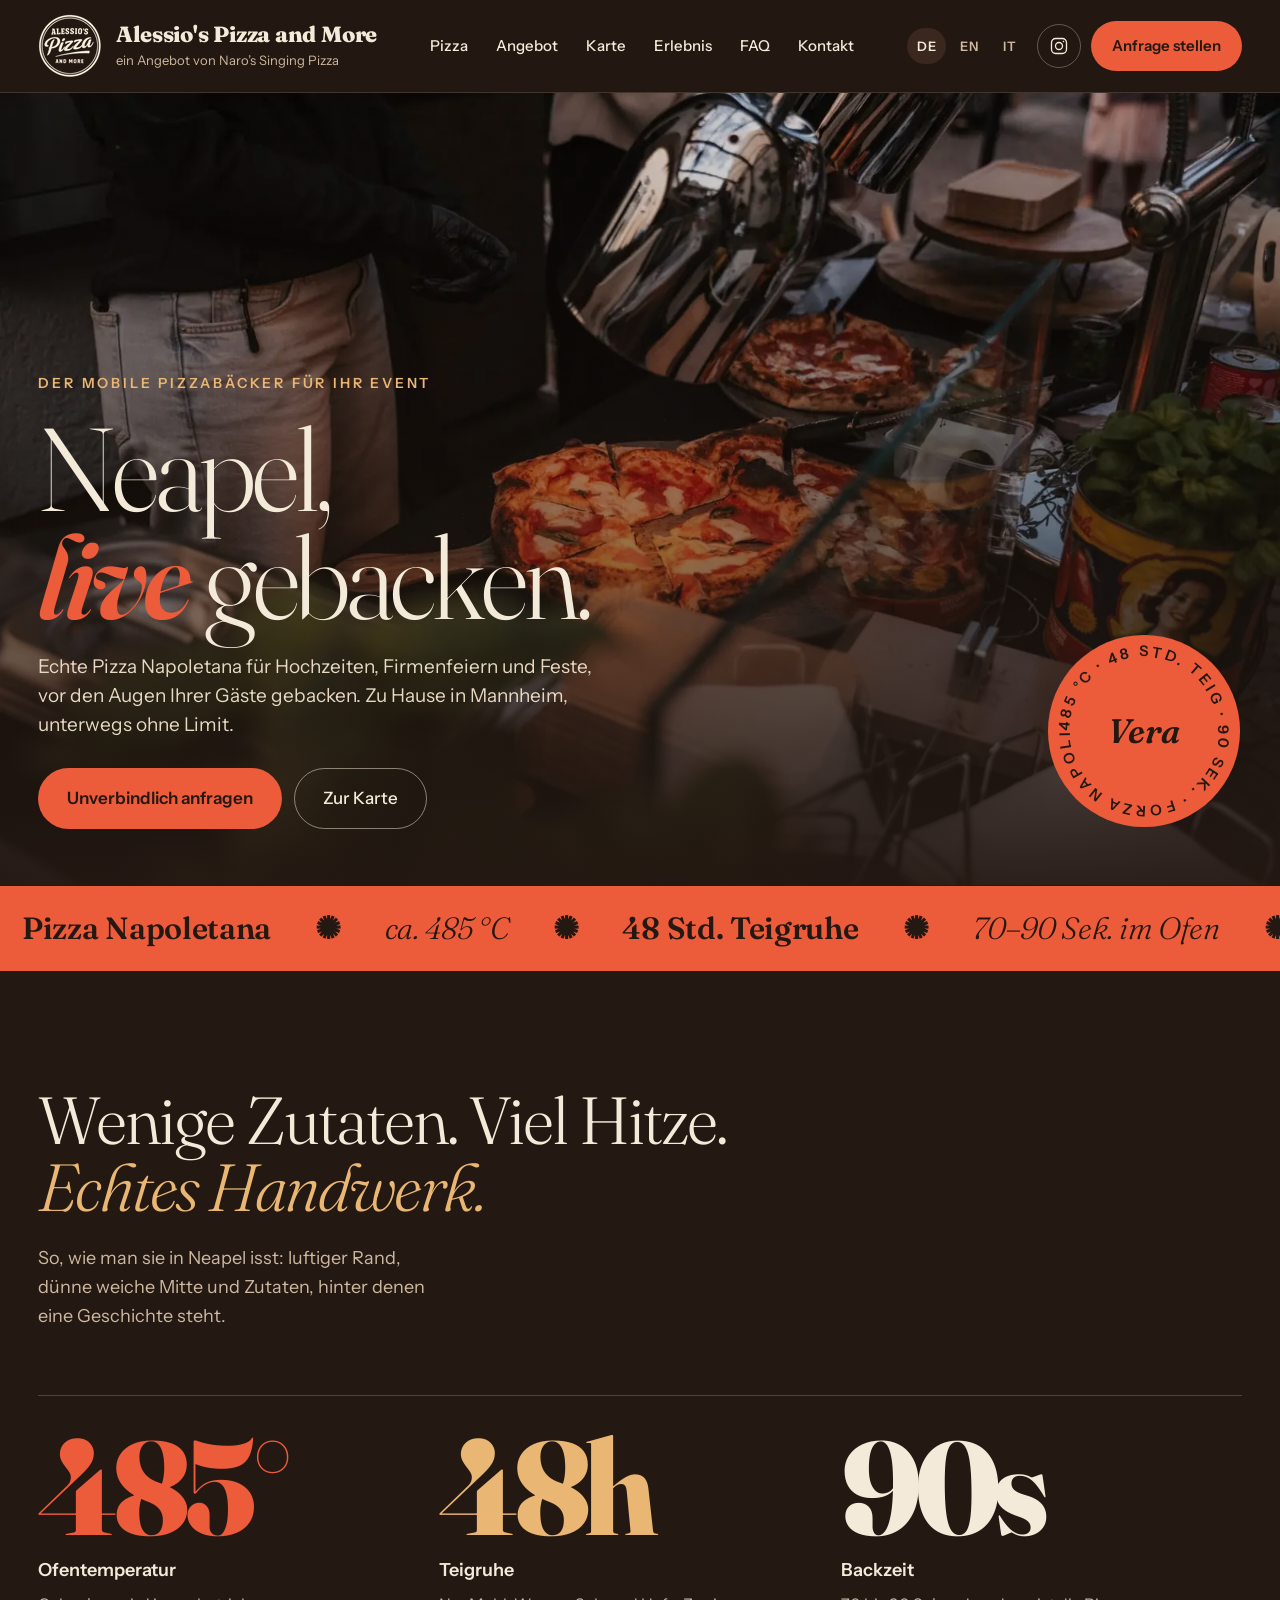
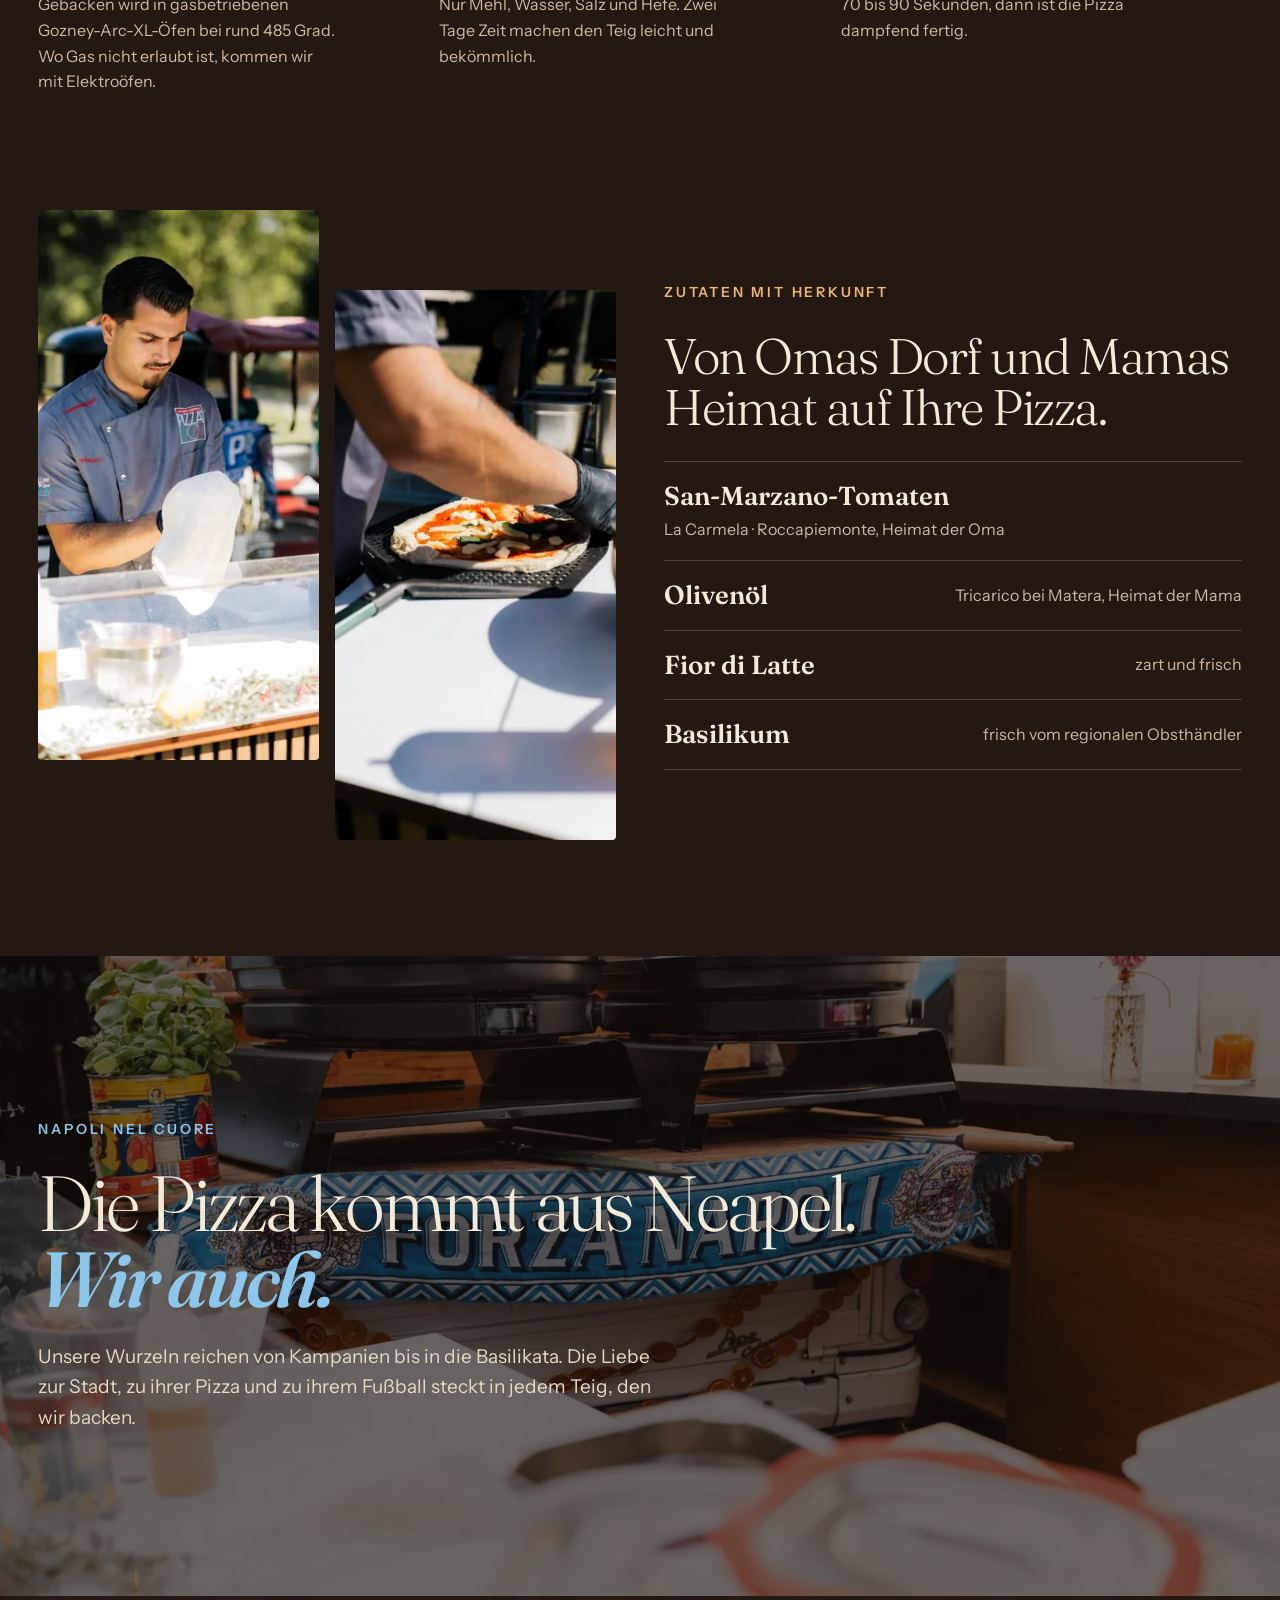
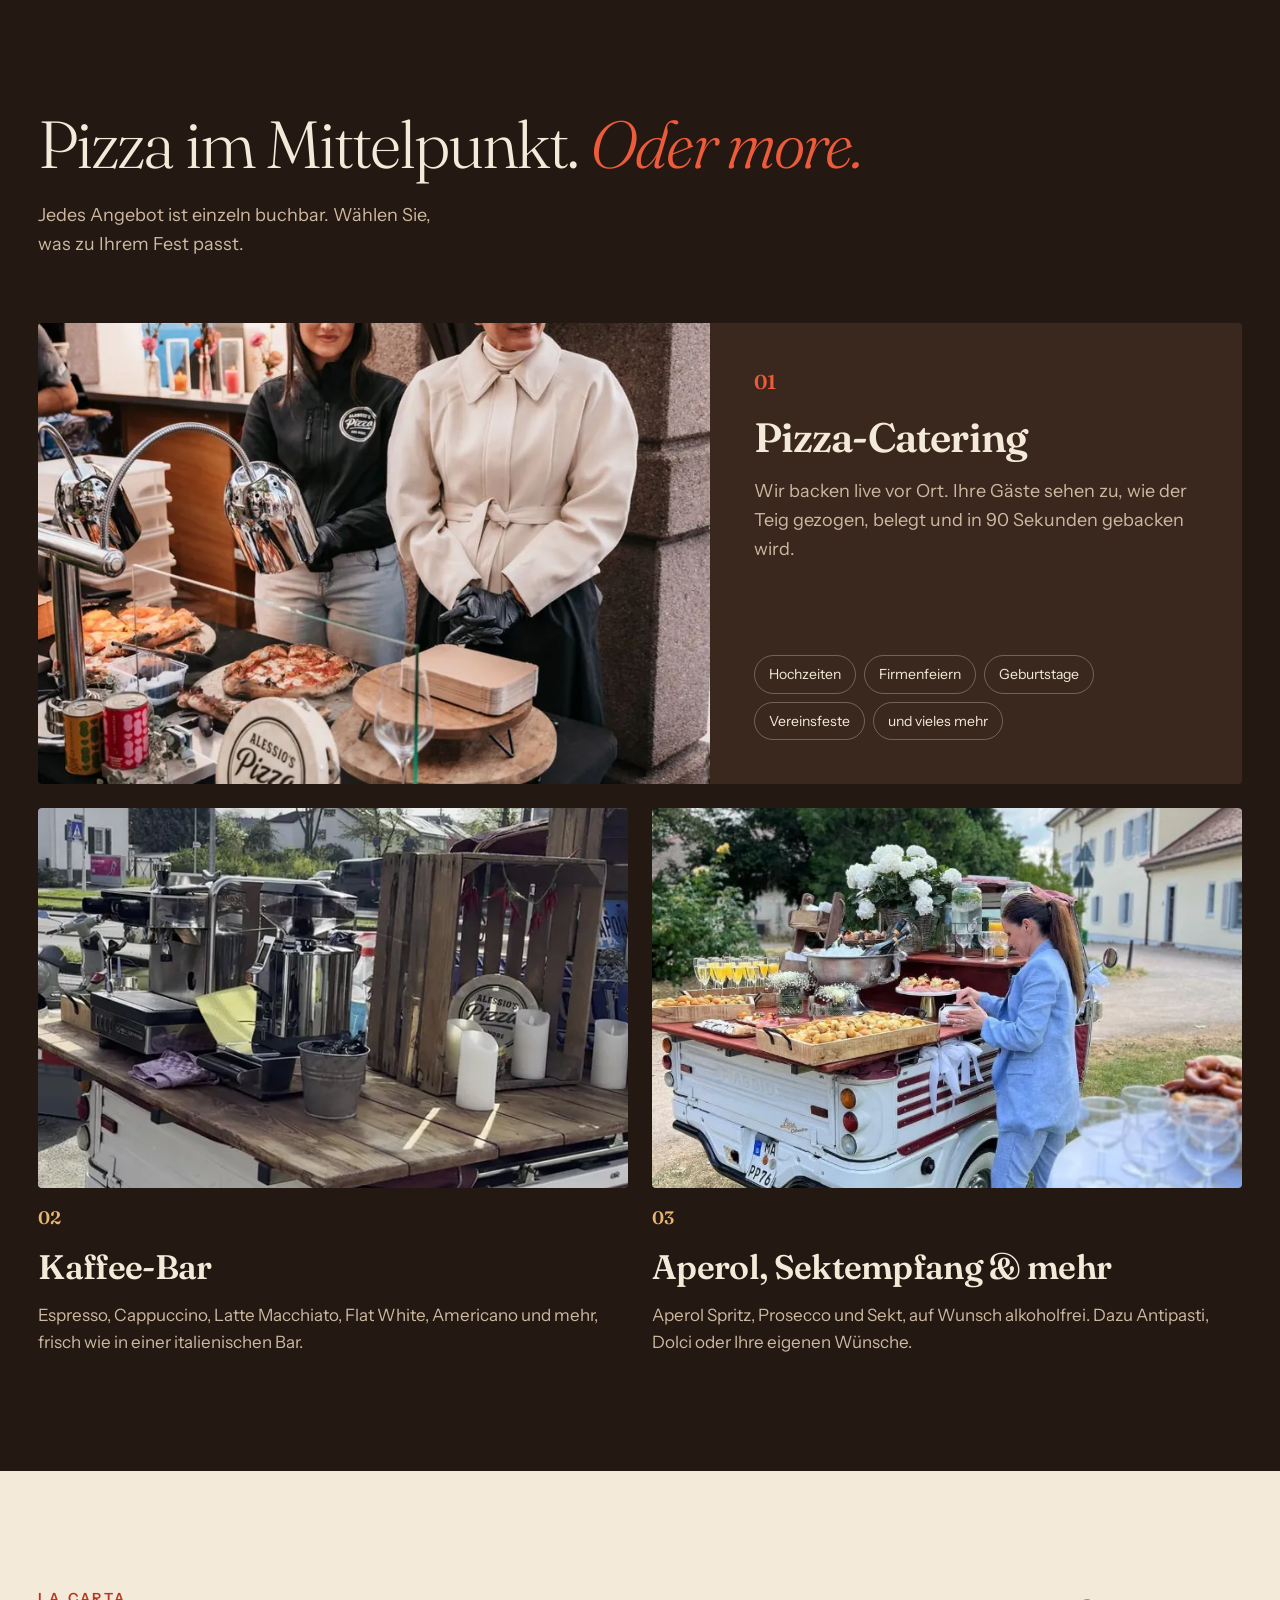
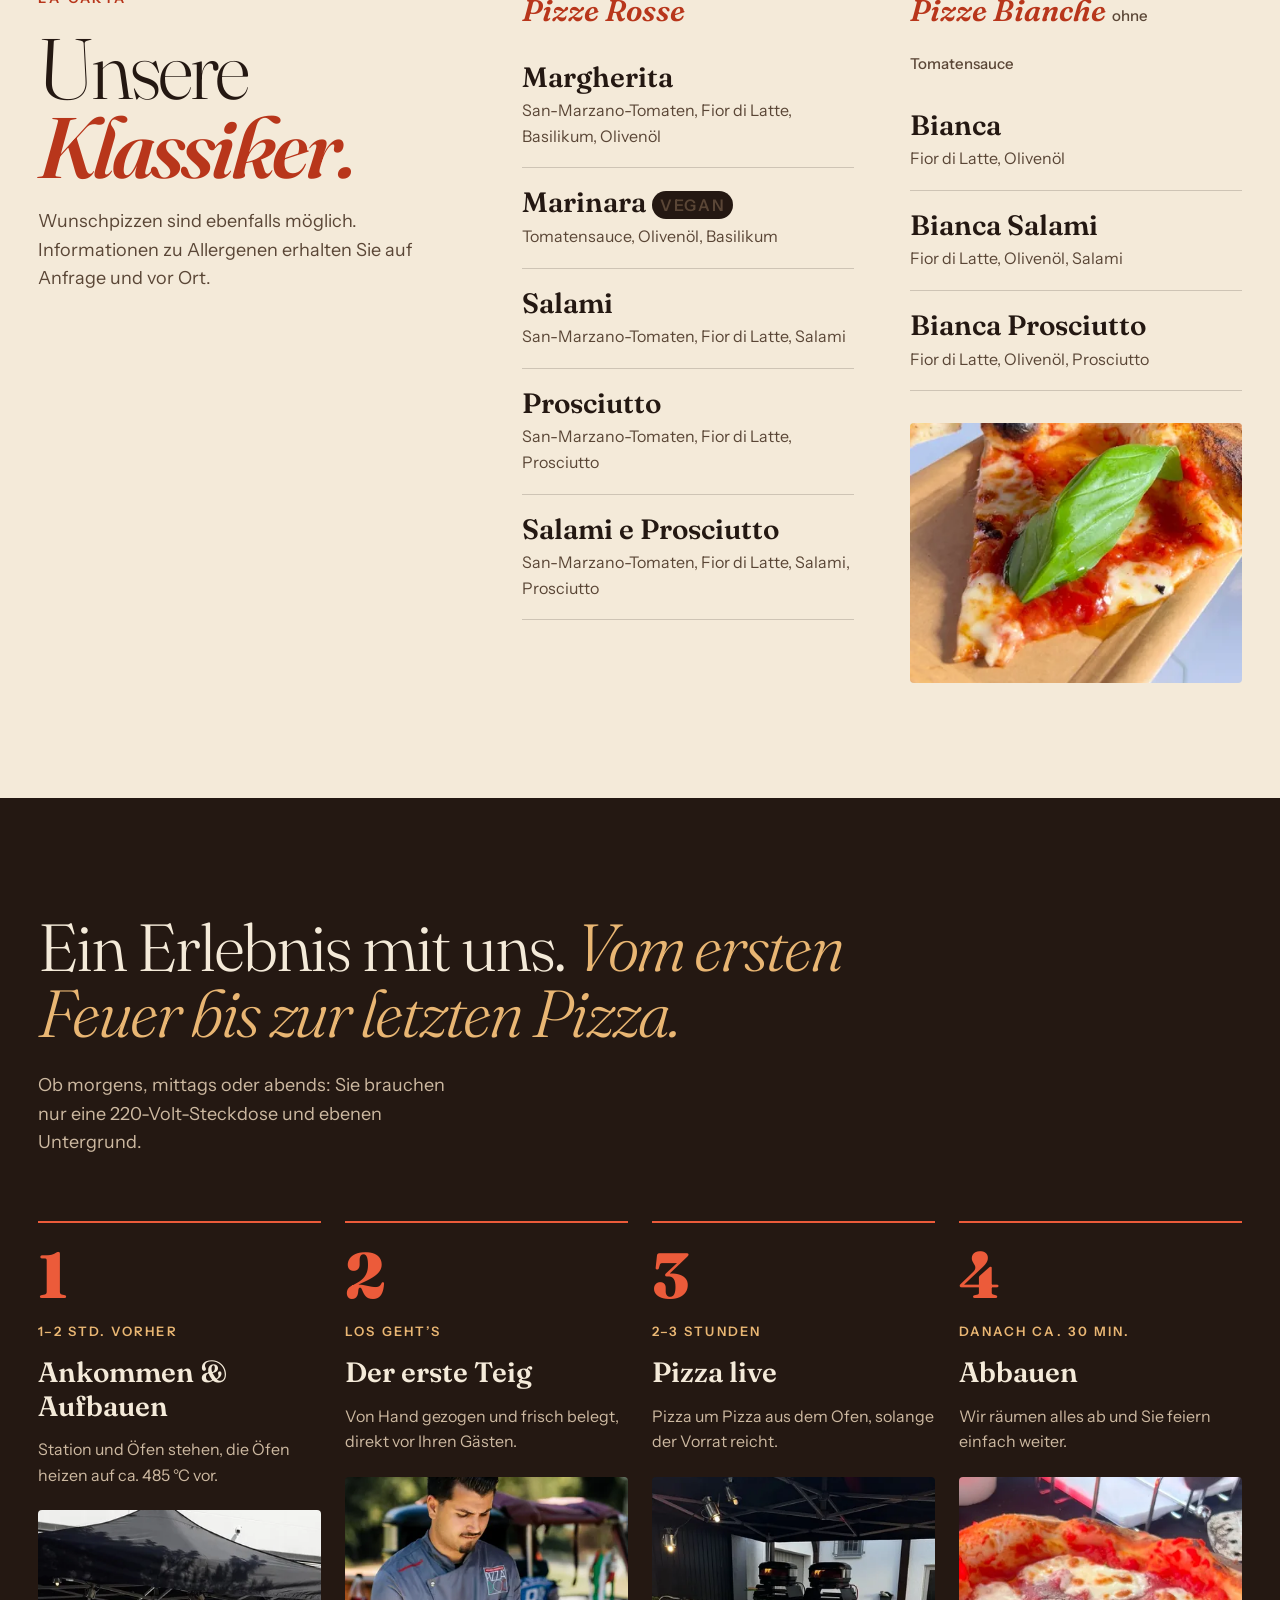
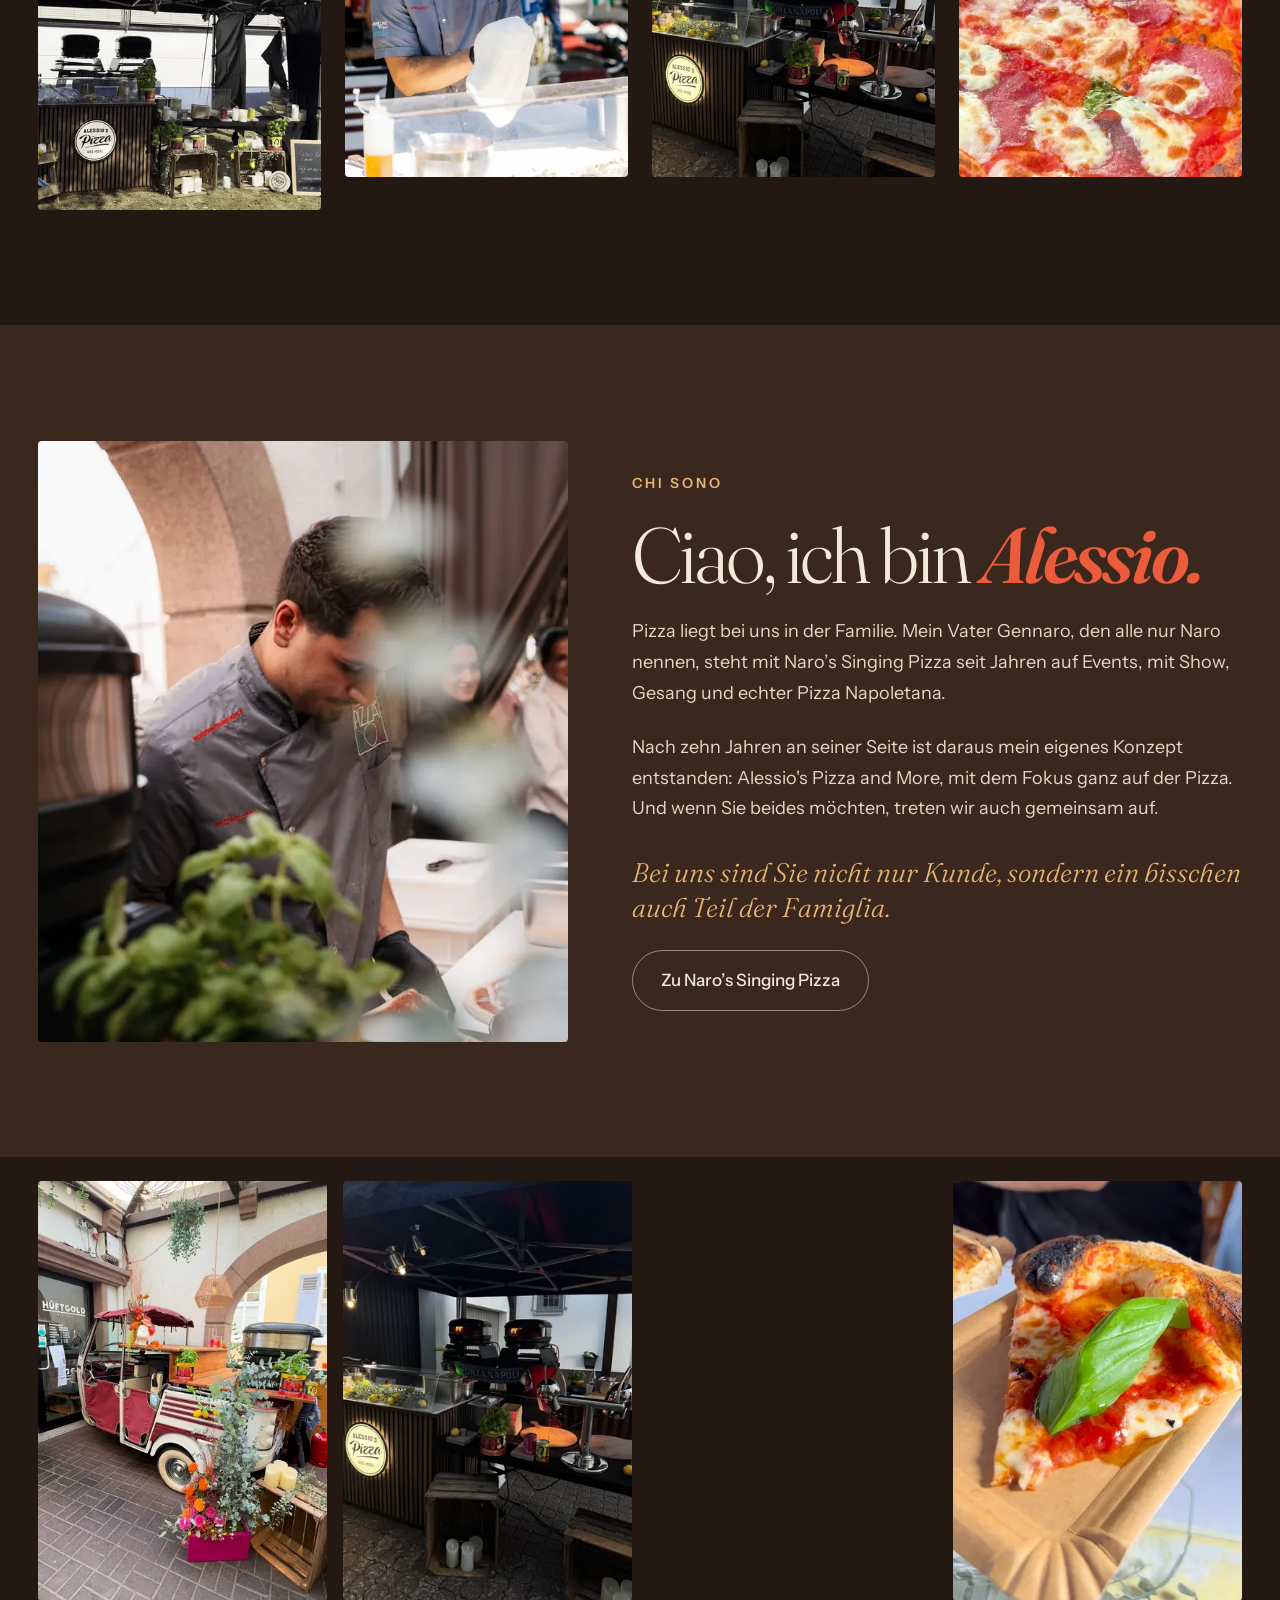
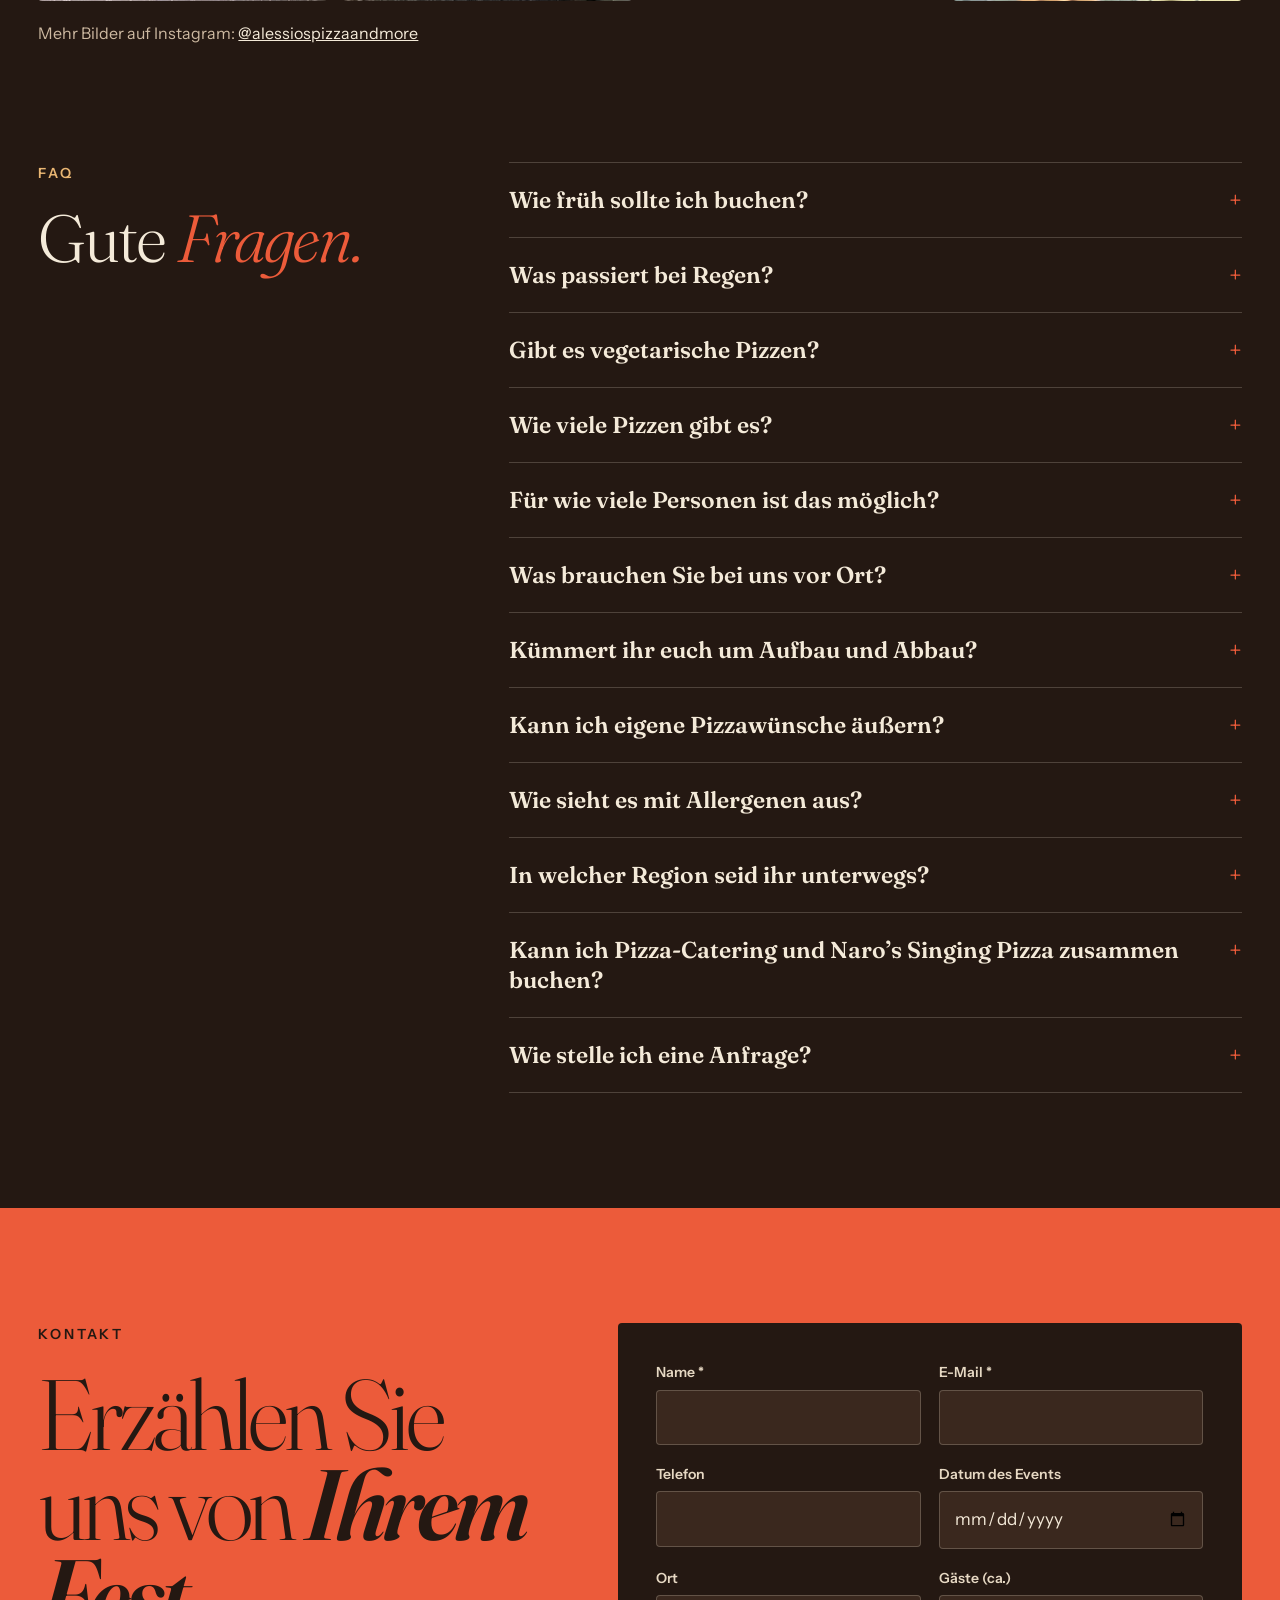
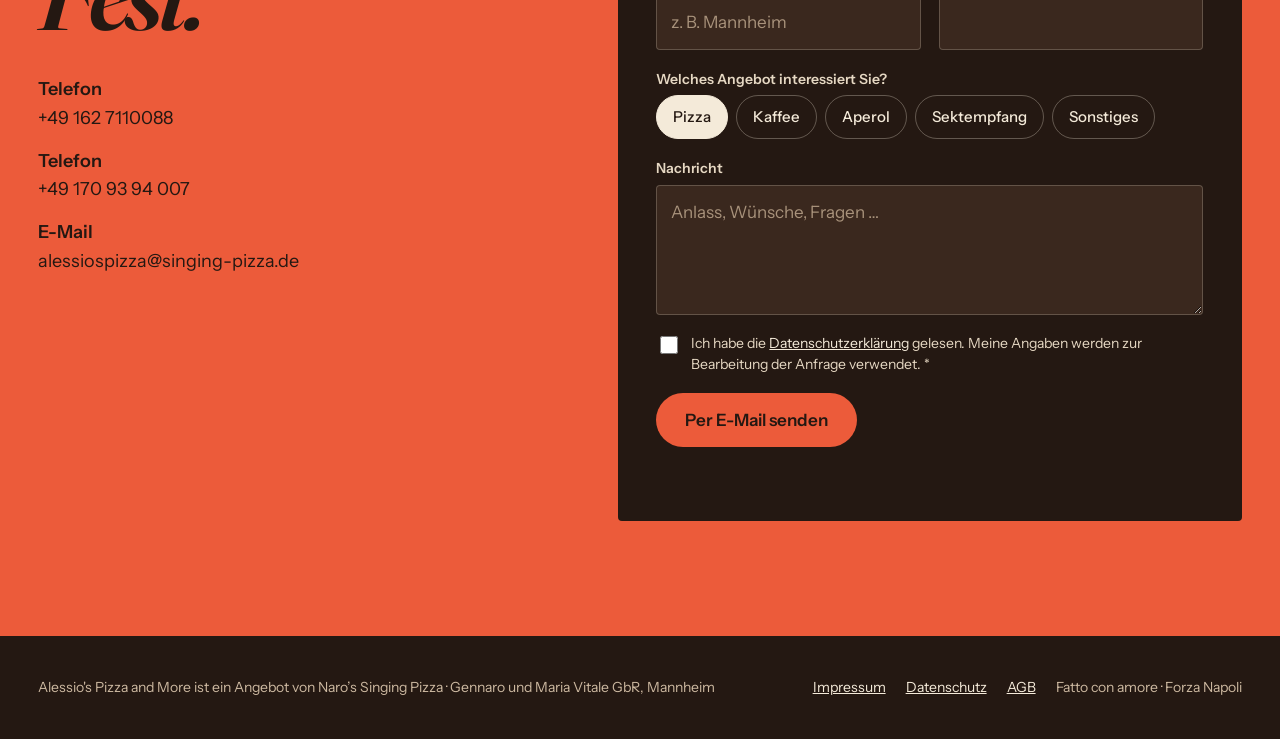
==== commit 01874a92: "Datenschutz ergänzt (WhatsApp, HTTPS), Schriftlizenzen, drei Bilder aus Videos ersetzt - Datenschutz" ====
--- a/index.html
+++ b/index.html
@@ -114,8 +114,8 @@
 <link rel="preload" as="image" href="assets/media/pizza-hero.jpg" imagesrcset="assets/media/pizza-hero-400.webp 400w, assets/media/pizza-hero-640.webp 640w, assets/media/pizza-hero-800.webp 800w, assets/media/pizza-hero-1200.webp 1200w, assets/media/pizza-hero-1600.webp 1600w, assets/media/pizza-hero-2000.webp 2000w" imagesizes="(min-width: 1300px) 100vw, 1300px" fetchpriority="high">
 <link rel="preload" as="font" type="font/woff2" href="assets/fonts/Fraunces-39ce2001.woff2" crossorigin>
 <link rel="preload" as="font" type="font/woff2" href="assets/fonts/InstrumentSans-046090ca.woff2" crossorigin>
-<link rel="stylesheet" href="assets/css/fonts2.css?v=202611131647">
-<link rel="stylesheet" href="assets/css/neu.css?v=202611131647">
+<link rel="stylesheet" href="assets/css/fonts2.css?v=202611181232">
+<link rel="stylesheet" href="assets/css/neu.css?v=202611181232">
 <!--faq-ld--><script type="application/ld+json">{"@context": "https://schema.org", "@type": "FAQPage", "mainEntity": [{"@type": "Question", "name": "Wie früh sollte ich buchen?", "acceptedAnswer": {"@type": "Answer", "text": "So früh wie möglich, am besten sobald Ihr Termin feststeht. Besonders an Wochenenden in der Hochzeits- und Sommersaison sind die Termine schnell vergeben. Fragen Sie trotzdem auch kurzfristig gern an, manchmal klappt es noch."}}, {"@type": "Question", "name": "Was passiert bei Regen?", "acceptedAnswer": {"@type": "Answer", "text": "Regen ist für uns kein Problem: Wir arbeiten unter unserem Zelt bzw. Schirm und backen ganz normal weiter. Bei Sturm oder Gewitter kann es sein, dass wir kurz pausieren müssen. Und bei einem schweren Unwetter, bei dem durch Wind oder Blitz Gefahr für Gäste und Team besteht, geht die Sicherheit vor. Dann sprechen wir vor Ort gemeinsam mit Ihnen ab, wie es weitergeht."}}, {"@type": "Question", "name": "Gibt es vegetarische Pizzen?", "acceptedAnswer": {"@type": "Answer", "text": "Ja. Unsere Marinara mit Tomatensauce, Olivenöl und Basilikum ist sogar vegan. Auch die Margherita und die Bianca kommen ganz ohne Fleisch und Wurst aus."}}, {"@type": "Question", "name": "Wie viele Pizzen gibt es?", "acceptedAnswer": {"@type": "Answer", "text": "Während Ihres Events backen wir laufend frisch nach, solange der Vorrat reicht. Die Menge stimmen wir vorab anhand Ihrer Gästezahl mit Ihnen ab."}}, {"@type": "Question", "name": "Für wie viele Personen ist das möglich?", "acceptedAnswer": {"@type": "Answer", "text": "Da sind wir offen: Es gibt keine Mindest- und keine Höchstzahl an Gästen. Ob kleine Feier im Garten oder großes Firmenevent, sprechen Sie uns einfach an."}}, {"@type": "Question", "name": "Was brauchen Sie bei uns vor Ort?", "acceptedAnswer": {"@type": "Answer", "text": "Nur eine Steckdose mit 220 Volt und einen ebenen Untergrund. Öfen, Theke, Zutaten und Zubehör bringen wir mit, ansonsten sind wir komplett autark."}}, {"@type": "Question", "name": "Kümmert ihr euch um Aufbau und Abbau?", "acceptedAnswer": {"@type": "Answer", "text": "Ja. Wir bauen vor dem Event auf, backen live und räumen am Ende alles wieder ab. Sie müssen sich um nichts kümmern."}}, {"@type": "Question", "name": "Kann ich eigene Pizzawünsche äußern?", "acceptedAnswer": {"@type": "Answer", "text": "Gern. Unsere Sorten von der Karte sind fest eingeplant, Wunschpizzen sind gegen Aufpreis möglich. Sprechen Sie uns einfach darauf an."}}, {"@type": "Question", "name": "Wie sieht es mit Allergenen aus?", "acceptedAnswer": {"@type": "Answer", "text": "Informationen zu Allergenen und Zusatzstoffen erhalten Sie auf Anfrage und bei uns vor Ort. Sagen Sie uns am besten schon bei der Anfrage, worauf wir achten sollen."}}, {"@type": "Question", "name": "In welcher Region seid ihr unterwegs?", "acceptedAnswer": {"@type": "Answer", "text": "Zu Hause sind wir in Mannheim, unterwegs sind wir ohne Limit. Egal wohin: Fragen Sie einfach an, wir finden eine Lösung."}}, {"@type": "Question", "name": "Kann ich Pizza-Catering und Naro’s Singing Pizza zusammen buchen?", "acceptedAnswer": {"@type": "Answer", "text": "Ja, mein Vater und ich treten auch gemeinsam auf. Ich sorge dafür, dass alle Gäste satt werden, und Naro bringt mit Musik und Pizza die Stimmung."}}, {"@type": "Question", "name": "Wie stelle ich eine Anfrage?", "acceptedAnswer": {"@type": "Answer", "text": "Ganz einfach über das Formular unten: Datum, Ort und ungefähre Gästezahl eintragen und per E-Mail senden. Sie erhalten von uns ein persönliches, unverbindliches Angebot."}}]}</script><!--/faq-ld-->
 </head>
 <body>
@@ -284,7 +284,7 @@
           <div class="gericht"><b>Bianca</b><span>Fior di Latte, Olivenöl</span></div>
           <div class="gericht"><b>Bianca Salami</b><span>Fior di Latte, Olivenöl, Salami</span></div>
           <div class="gericht"><b>Bianca Prosciutto</b><span>Fior di Latte, Olivenöl, Prosciutto</span></div>
-          <img class="rund" src="assets/media/pizzadoc.jpg" srcset="assets/media/pizzadoc-400.webp 400w, assets/media/pizzadoc-640.webp 640w, assets/media/pizzadoc-800.webp 800w, assets/media/pizzadoc-1179.webp 1179w" sizes="(max-width: 700px) 100vw, (max-width: 1200px) 45vw, 28vw" width="1179" height="1768" alt="Pizzaiolo im Pizza-DOC-Hemd vor den Öfen" loading="lazy" decoding="async">
+          <img class="rund" src="assets/media/pizzastueck.jpg" srcset="assets/media/pizzastueck-400.webp 400w, assets/media/pizzastueck-640.webp 640w, assets/media/pizzastueck-800.webp 800w, assets/media/pizzastueck-1200.webp 1200w, assets/media/pizzastueck-1600.webp 1600w" sizes="(max-width: 700px) 100vw, (max-width: 1200px) 45vw, 28vw" width="1600" height="2400" alt="Ein Stück Margherita mit frischem Basilikum" loading="lazy" decoding="async">
         </div>
       </div>
     </div>
@@ -299,7 +299,7 @@
       <li><span class="schritt-nr">1</span><span class="schritt-zeit">1–2 Std. vorher</span><h3>Ankommen &amp; Aufbauen</h3><p>Station und Öfen stehen, die Öfen heizen auf ca. 485 °C vor.</p><img class="rund" src="assets/media/zelt.jpg" srcset="assets/media/zelt-400.webp 400w, assets/media/zelt-640.webp 640w, assets/media/zelt-800.webp 800w, assets/media/zelt-900.webp 900w" sizes="(max-width: 600px) 100vw, (max-width: 900px) 46vw, (max-width: 1100px) 31vw, 23vw" width="900" height="1600" alt="Pizza-Zelt auf einer Sommerwiese" loading="lazy" decoding="async"></li>
       <li><span class="schritt-nr">2</span><span class="schritt-zeit">Los geht’s</span><h3>Der erste Teig</h3><p>Von Hand gezogen und frisch belegt, direkt vor Ihren Gästen.</p><img class="rund" src="assets/media/teig.jpg" srcset="assets/media/teig-400.webp 400w, assets/media/teig-640.webp 640w, assets/media/teig-800.webp 800w, assets/media/teig-1179.webp 1179w" sizes="(max-width: 600px) 100vw, (max-width: 900px) 46vw, (max-width: 1100px) 31vw, 23vw" width="1179" height="1768" alt="Der Teig wird von Hand gezogen" loading="lazy" decoding="async"></li>
       <li><span class="schritt-nr">3</span><span class="schritt-zeit">2–3 Stunden</span><h3>Pizza live</h3><p>Pizza um Pizza aus dem Ofen, solange der Vorrat reicht.</p><img class="rund" src="assets/media/abendstation.jpg" srcset="assets/media/abendstation-400.webp 400w, assets/media/abendstation-640.webp 640w, assets/media/abendstation-800.webp 800w, assets/media/abendstation-1050.webp 1050w" sizes="(max-width: 600px) 100vw, (max-width: 900px) 46vw, (max-width: 1100px) 31vw, 23vw" width="1050" height="1400" alt="Pizza-Station am Abend mit zwei Öfen" loading="lazy" decoding="async"></li>
-      <li><span class="schritt-nr">4</span><span class="schritt-zeit">Danach ca. 30 Min.</span><h3>Abbauen</h3><p>Wir räumen alles ab und Sie feiern einfach weiter.</p><img class="rund" src="assets/media/station-wiese.jpg" srcset="assets/media/station-wiese-400.webp 400w, assets/media/station-wiese-640.webp 640w, assets/media/station-wiese-800.webp 800w, assets/media/station-wiese-1179.webp 1179w" sizes="(max-width: 600px) 100vw, 450px" width="1179" height="786" alt="Pizza-Station mit Ape und Sonnenschirm auf einer Wiese" loading="lazy" decoding="async"></li>
+      <li><span class="schritt-nr">4</span><span class="schritt-zeit">Danach ca. 30 Min.</span><h3>Abbauen</h3><p>Wir räumen alles ab und Sie feiern einfach weiter.</p><img class="rund" src="assets/media/pizza-geschnitten.jpg" srcset="assets/media/pizza-geschnitten-400.webp 400w, assets/media/pizza-geschnitten-640.webp 640w, assets/media/pizza-geschnitten-800.webp 800w, assets/media/pizza-geschnitten-1200.webp 1200w, assets/media/pizza-geschnitten-1600.webp 1600w, assets/media/pizza-geschnitten-1800.webp 1800w" sizes="(max-width: 600px) 100vw, 450px" width="1800" height="1200" alt="Frisch aus dem Ofen: Pizza mit Fior di Latte und Salami" loading="lazy" decoding="async"></li>
     </ol>
   </section>
 
@@ -316,10 +316,10 @@
   </section>
 
   <section class="galerie" aria-label="Eindrücke von unseren Events">
-    <img class="rund" src="assets/media/hochzeit.jpg" srcset="assets/media/hochzeit-400.webp 400w, assets/media/hochzeit-640.webp 640w, assets/media/hochzeit-800.webp 800w, assets/media/hochzeit-1179.webp 1179w" sizes="(max-width: 760px) 50vw, (max-width: 1300px) 320px, 25vw" width="1179" height="1768" alt="Alessio mit Brautpaar und frischer Pizza bei einer Hochzeit" loading="lazy" decoding="async">
+    <img class="rund" src="assets/media/ape-station.jpg" srcset="assets/media/ape-station-400.webp 400w, assets/media/ape-station-640.webp 640w, assets/media/ape-station-800.webp 800w, assets/media/ape-station-1080.webp 1080w" sizes="(max-width: 760px) 50vw, (max-width: 1300px) 320px, 25vw" width="1080" height="1620" alt="Unsere Ape mit Pizza-Station und Blumendeko bei einem Event" loading="lazy" decoding="async">
     <img class="rund" src="assets/media/abendstation.jpg" srcset="assets/media/abendstation-400.webp 400w, assets/media/abendstation-640.webp 640w, assets/media/abendstation-800.webp 800w, assets/media/abendstation-1050.webp 1050w" sizes="(max-width: 760px) 50vw, 320px" width="1050" height="1400" alt="Pizza-Station am Abend" loading="lazy" decoding="async">
     <img class="rund" src="assets/media/pizza-hero.jpg" srcset="assets/media/pizza-hero-400.webp 400w, assets/media/pizza-hero-640.webp 640w, assets/media/pizza-hero-800.webp 800w, assets/media/pizza-hero-1200.webp 1200w, assets/media/pizza-hero-1600.webp 1600w, assets/media/pizza-hero-2000.webp 2000w" sizes="(max-width: 760px) 300px, 630px" width="2000" height="1333" alt="Frisch gebackene Margherita" loading="lazy" decoding="async">
-    <img class="rund" src="assets/media/pizzadoc.jpg" srcset="assets/media/pizzadoc-400.webp 400w, assets/media/pizzadoc-640.webp 640w, assets/media/pizzadoc-800.webp 800w, assets/media/pizzadoc-1179.webp 1179w" sizes="(max-width: 760px) 50vw, (max-width: 1300px) 320px, 25vw" width="1179" height="1768" alt="Pizzaiolo vor den Öfen" loading="lazy" decoding="async">
+    <img class="rund" src="assets/media/pizzastueck.jpg" srcset="assets/media/pizzastueck-400.webp 400w, assets/media/pizzastueck-640.webp 640w, assets/media/pizzastueck-800.webp 800w, assets/media/pizzastueck-1200.webp 1200w, assets/media/pizzastueck-1600.webp 1600w" sizes="(max-width: 760px) 50vw, (max-width: 1300px) 320px, 25vw" width="1600" height="2400" alt="Ein Stück Margherita mit frischem Basilikum" loading="lazy" decoding="async">
   </section>
   <p class="galerie-hinweis">Mehr Bilder auf Instagram: <a href="https://www.instagram.com/alessiospizzaandmore/" target="_blank" rel="noopener">@alessiospizzaandmore</a></p>
 
@@ -424,6 +424,6 @@
   <nav aria-label="Rechtliches"><a href="impressum.html">Impressum</a><a href="datenschutz.html">Datenschutz</a><a href="agb.html">AGB</a><span>Fatto con amore · Forza Napoli</span></nav>
 </footer>
 
-<script defer src="assets/js/main.js?v=202611131647"></script>
+<script defer src="assets/js/main.js?v=202611181232"></script>
 </body>
 </html>
--- a/assets/css/fonts2.css
+++ b/assets/css/fonts2.css
@@ -1,4 +1,4 @@
-/* Schriften lokal eingebunden (DSGVO) – Quelle: Google Fonts, SIL Open Font License */
+/* Schriften lokal eingebunden (DSGVO, keine Verbindung zu Google). Fraunces (c) 2018 The Fraunces Project Authors, Instrument Sans (c) 2022 The Instrument Sans Project Authors. Lizenz: SIL Open Font License 1.1, siehe ../fonts/README.txt */
 @font-face {
   font-family: 'Fraunces';
   font-style: italic;
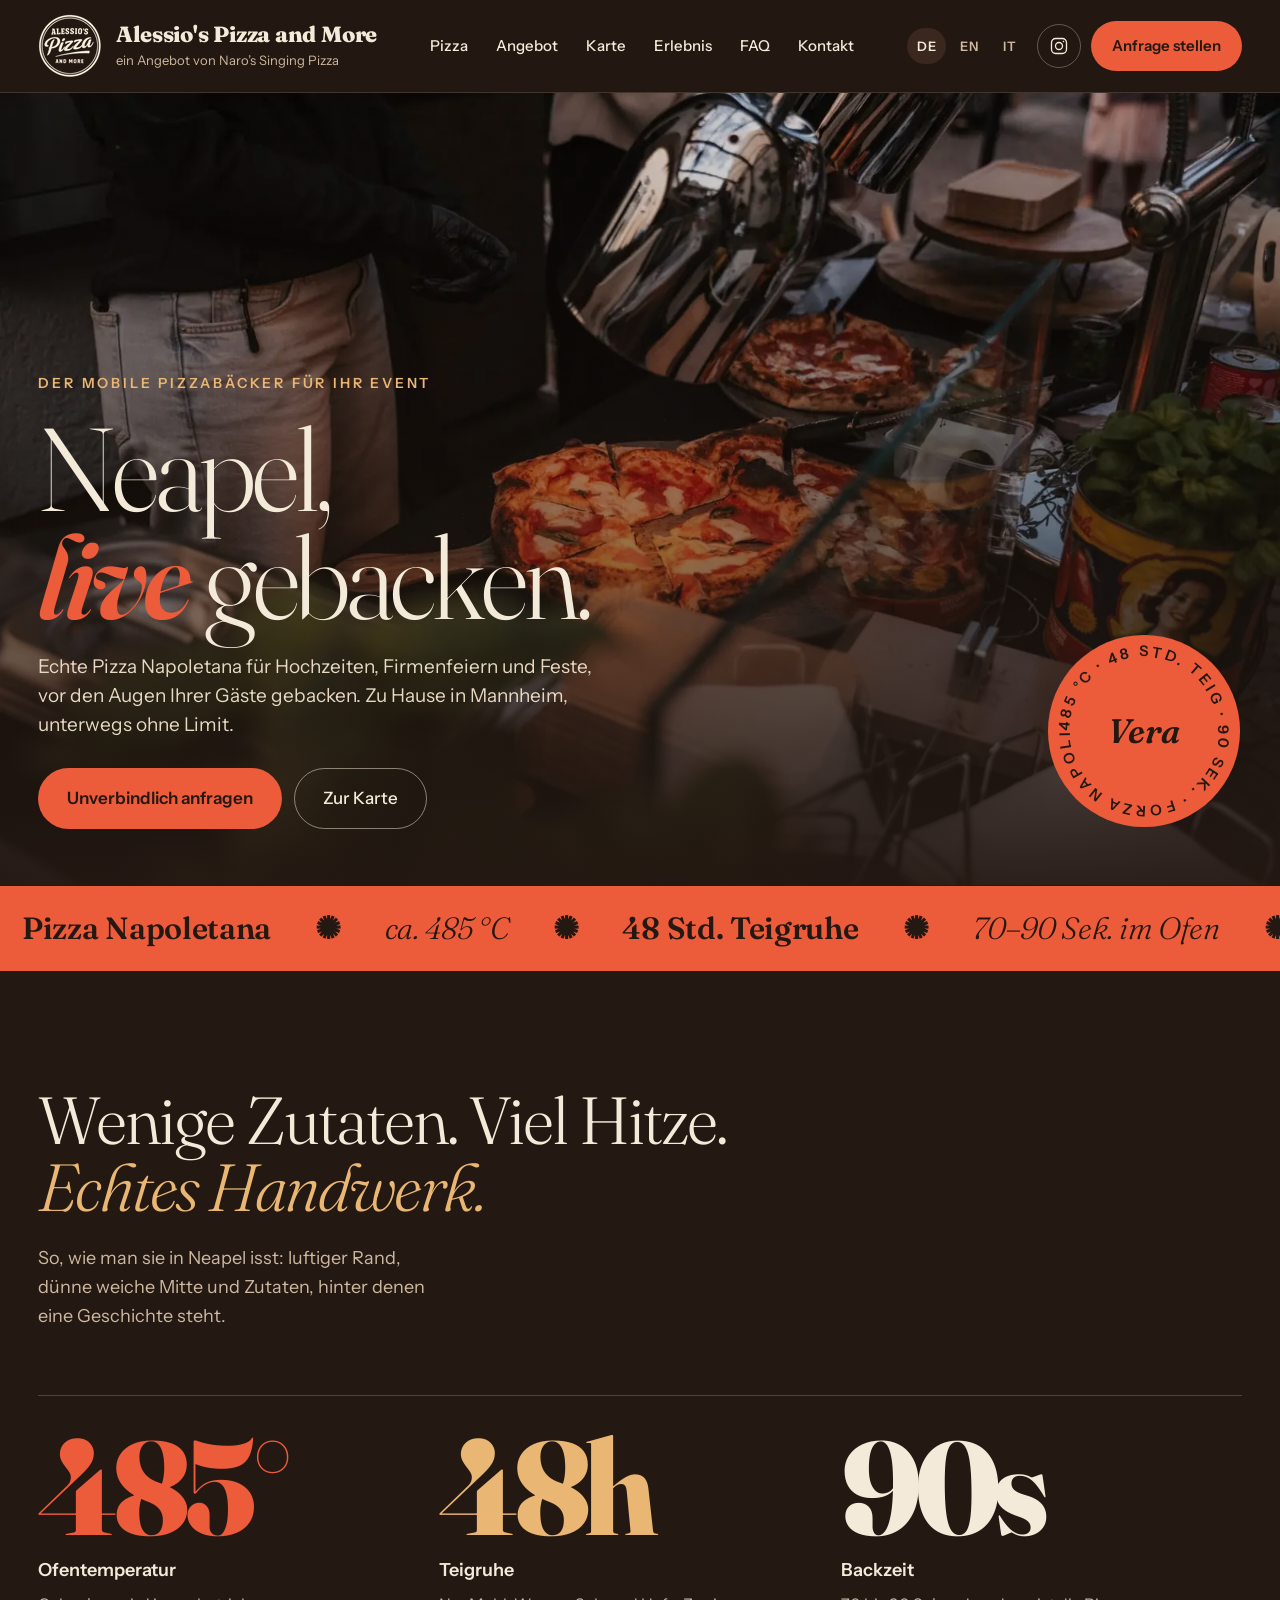
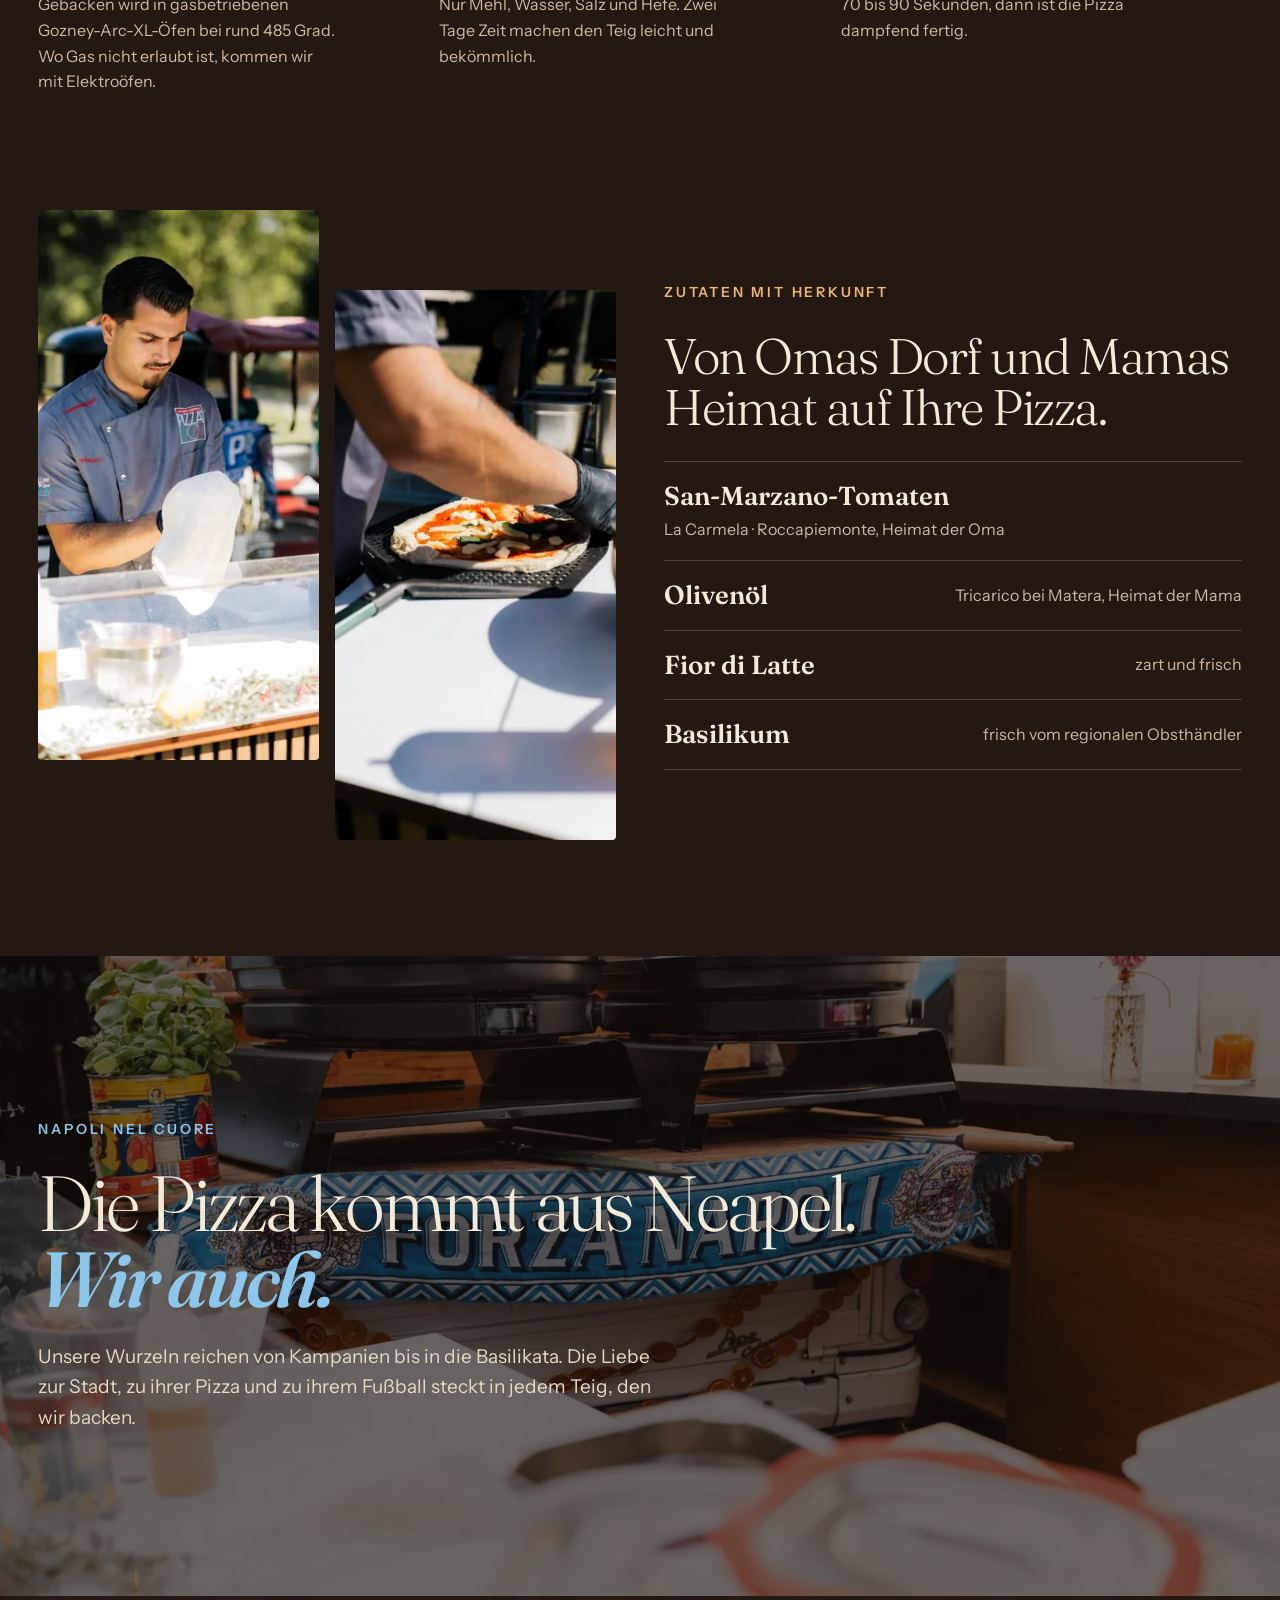
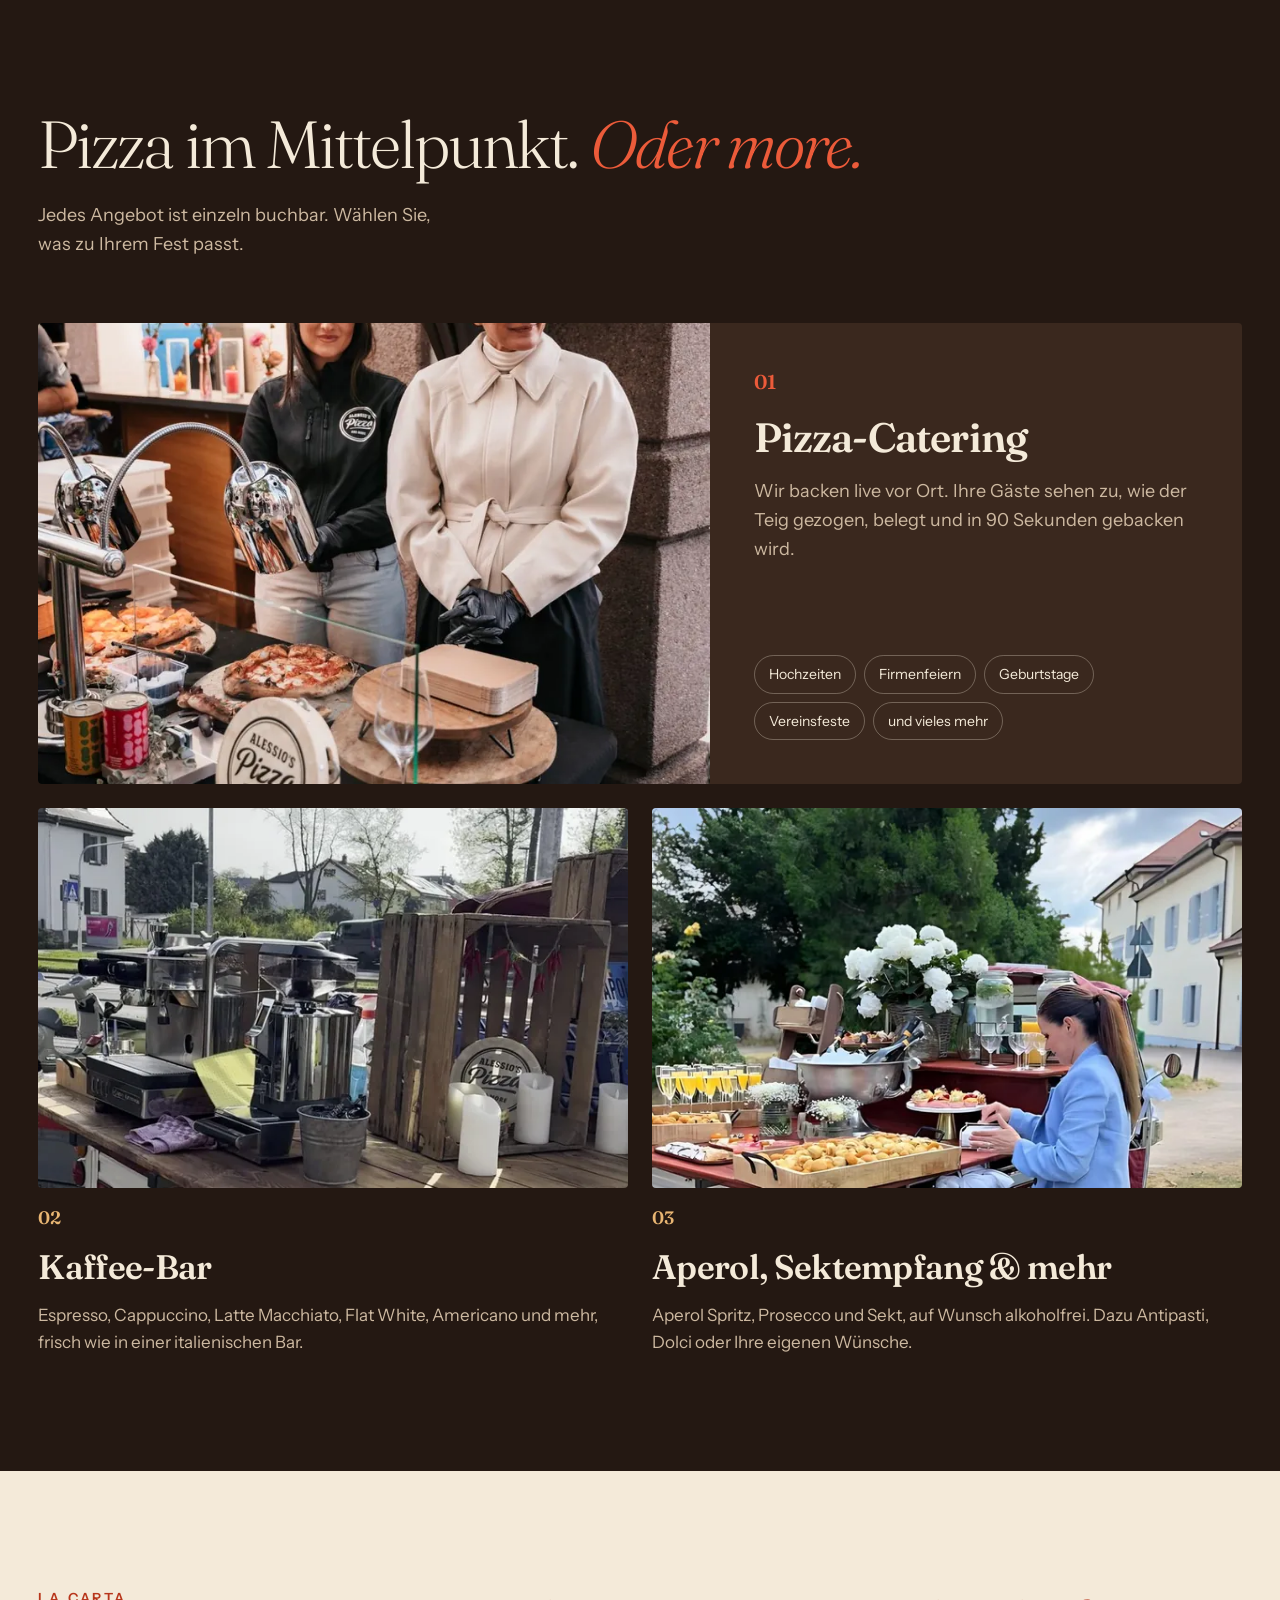
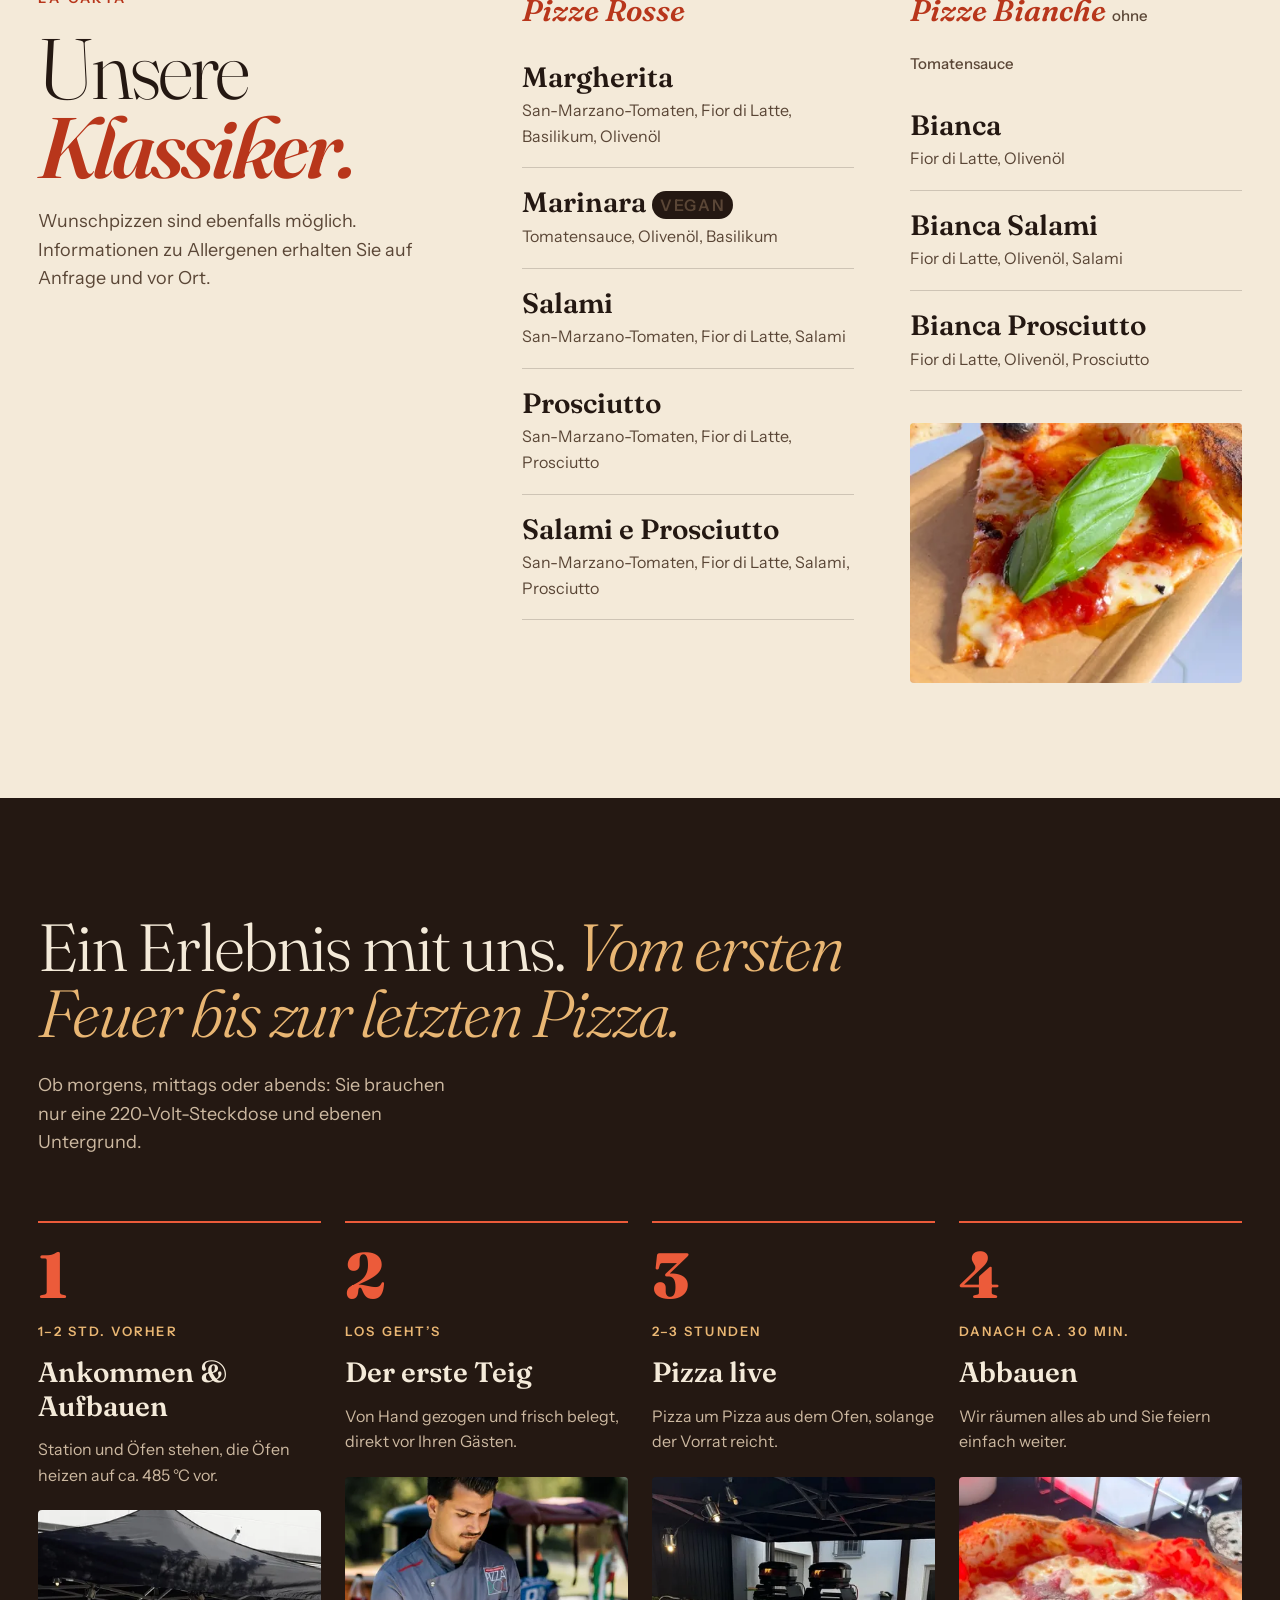
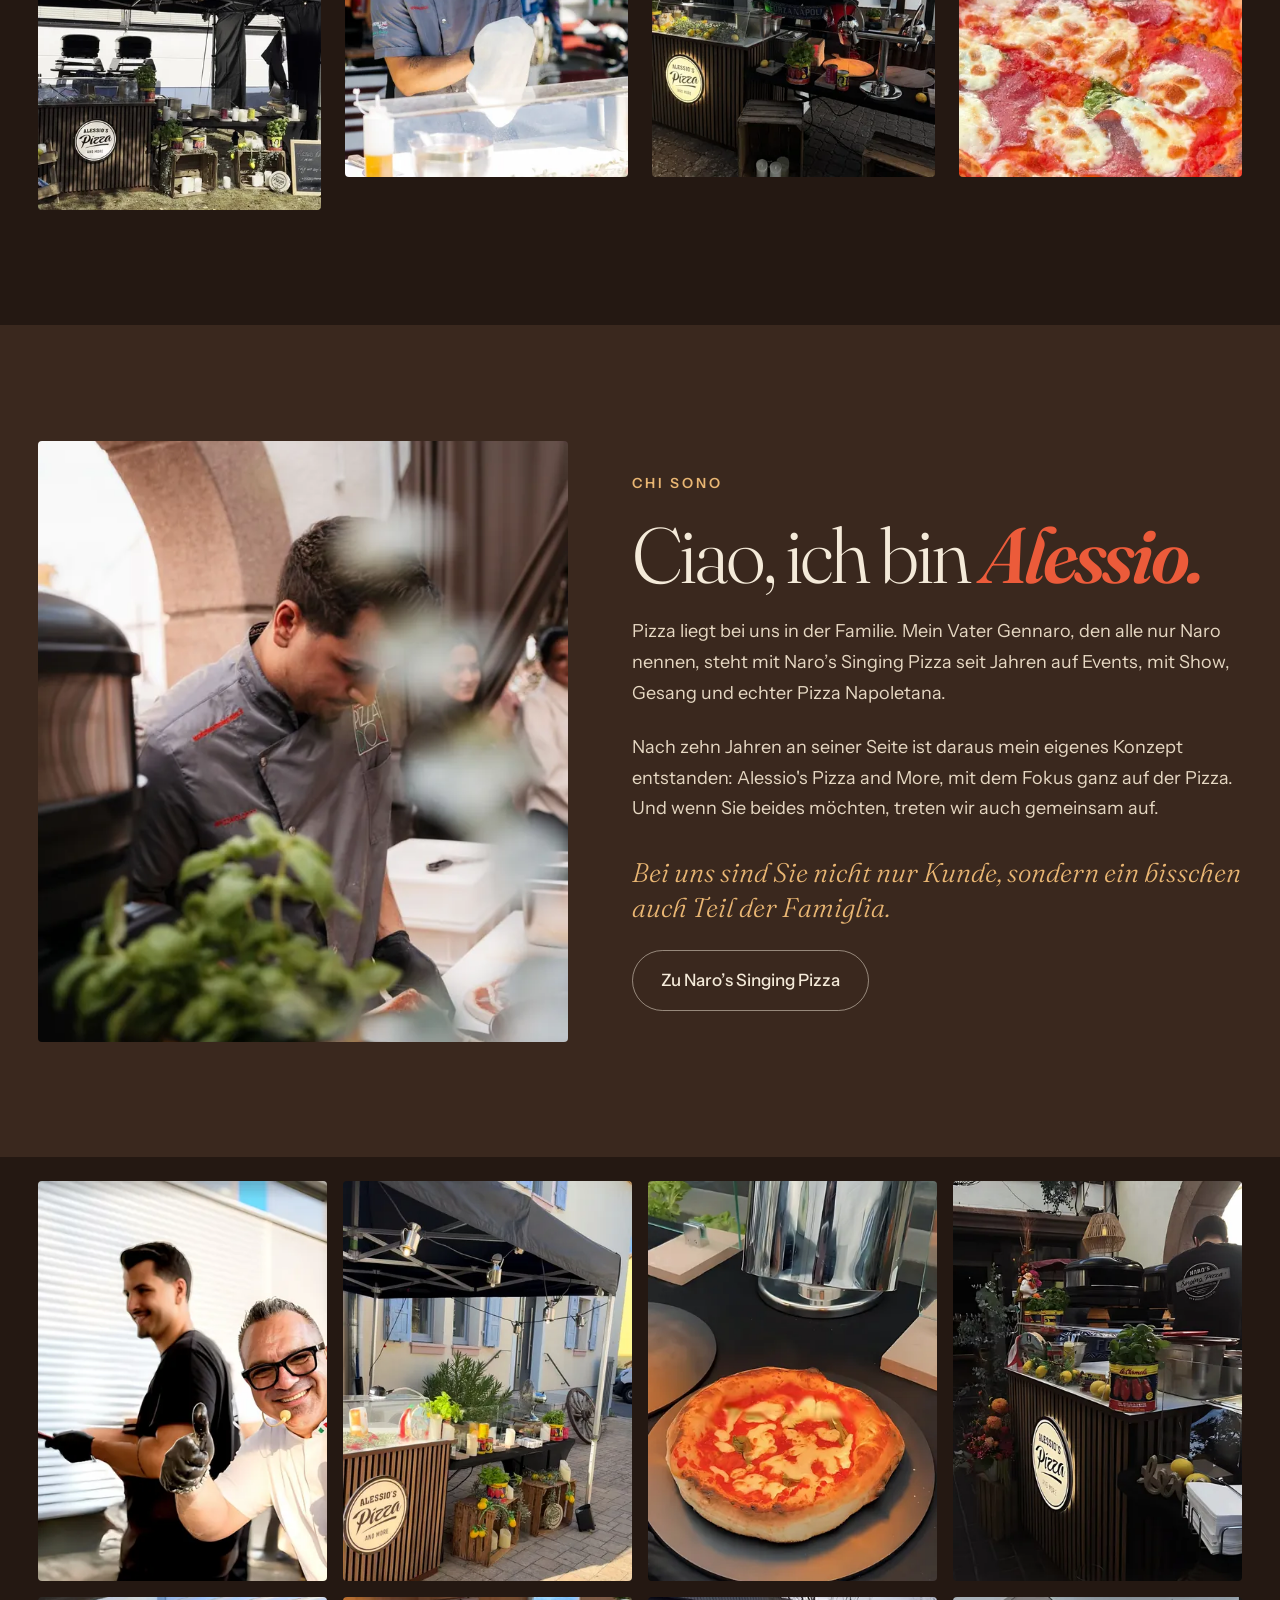
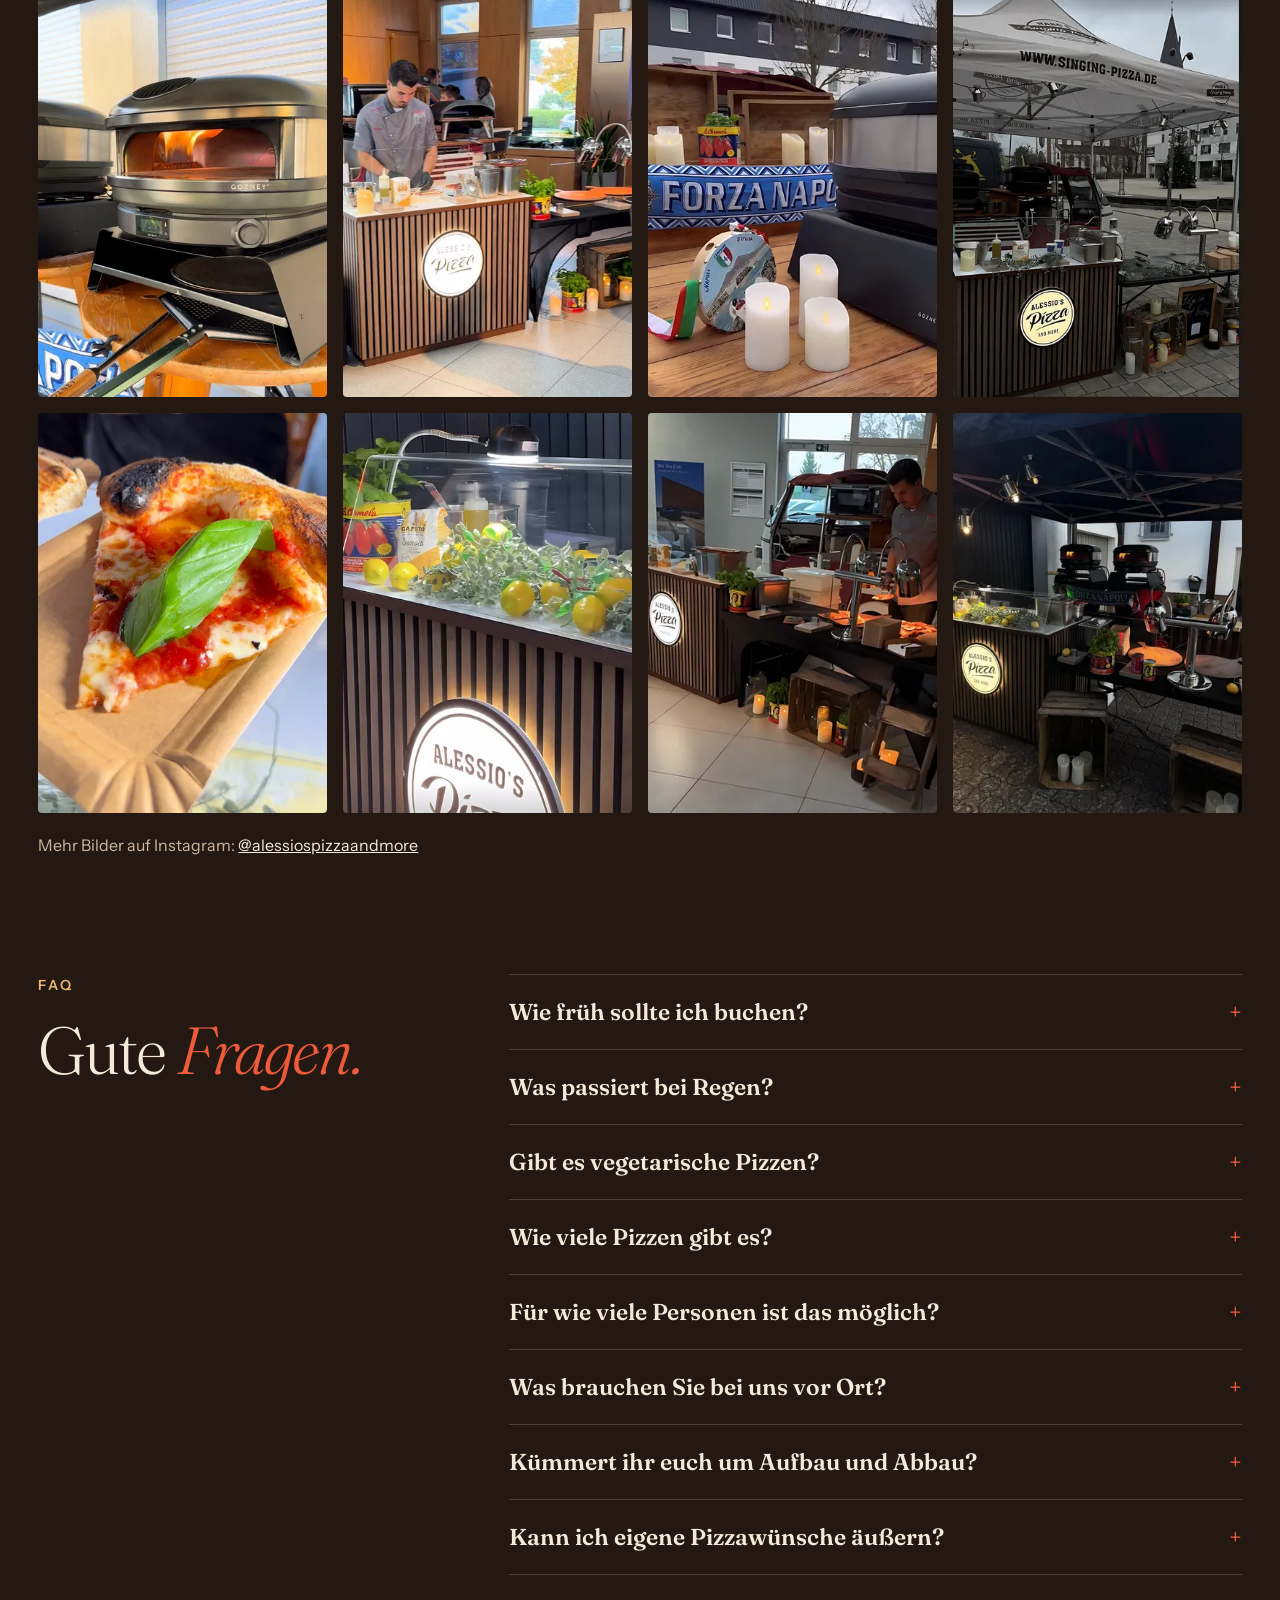
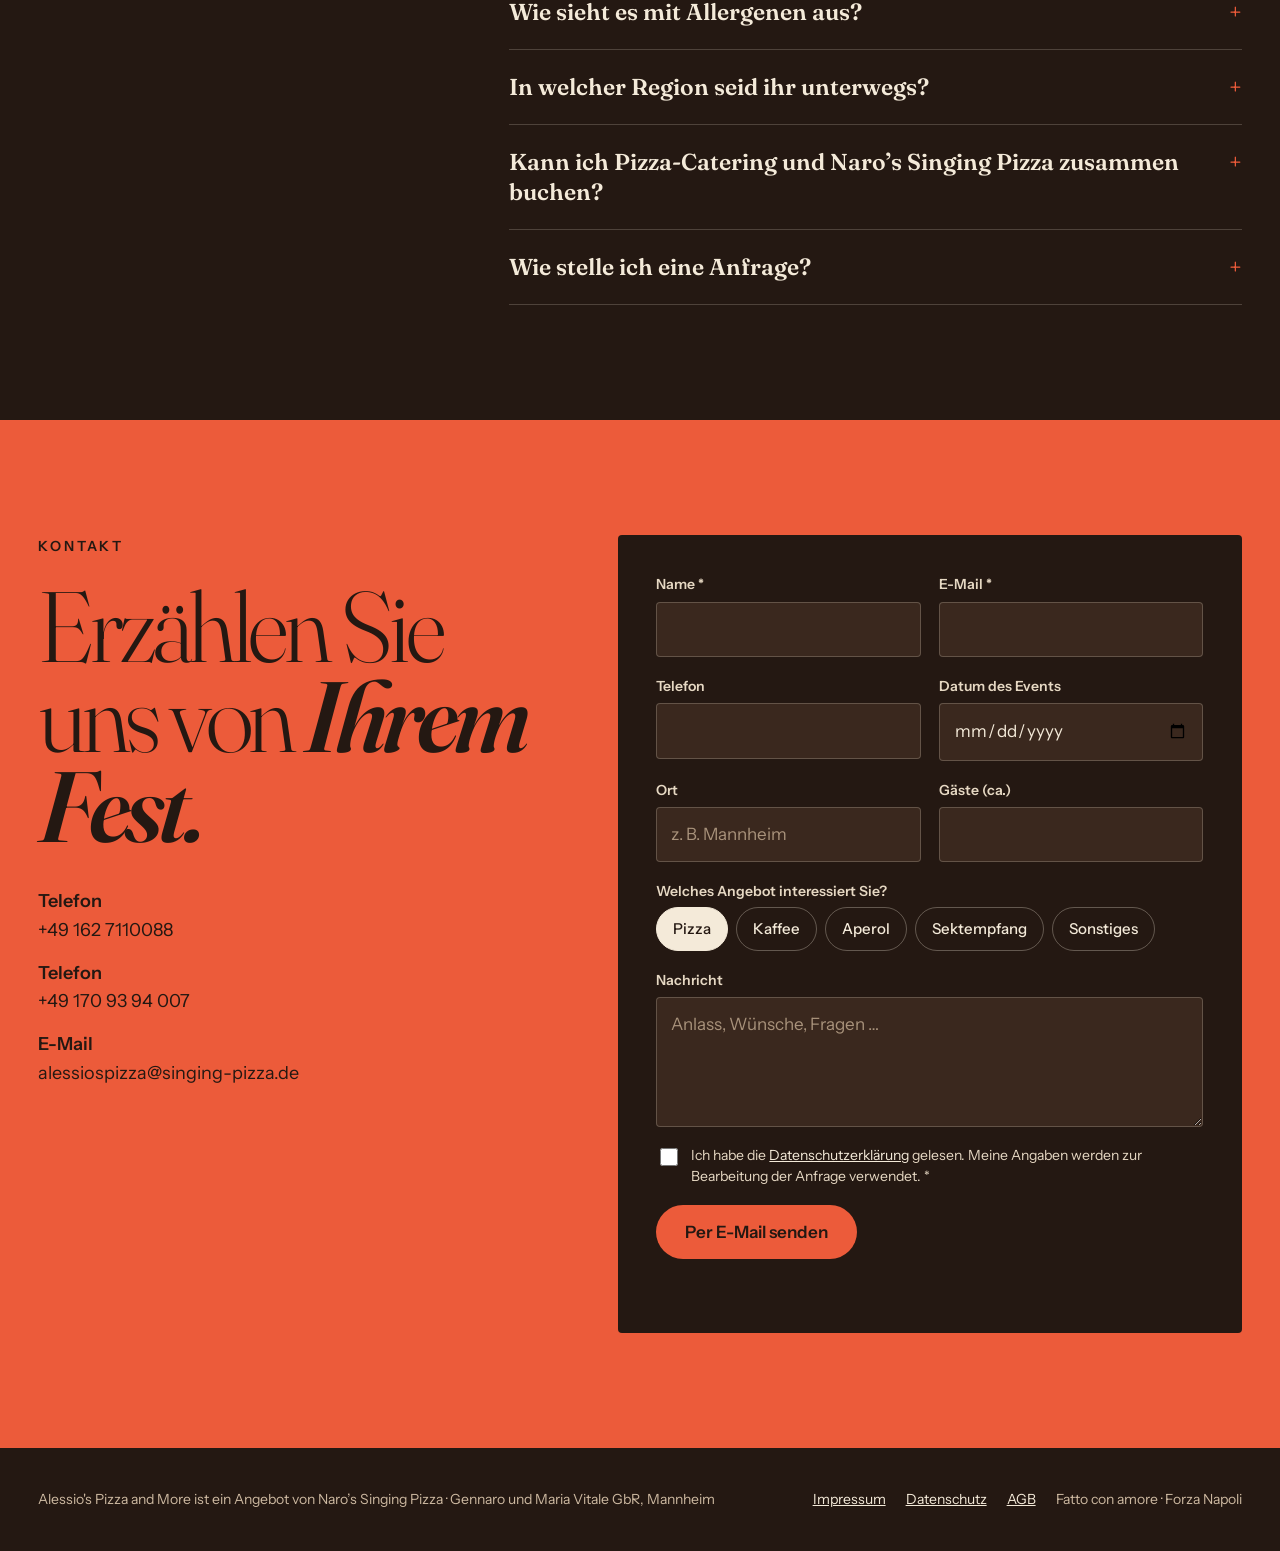
==== commit d25d721f: "Ape von der Seite entfernt, Galerie mit zehn neuen Bildern - Kaffee-Bar- und Sektempfang-Bild so zug" ====
--- a/index.html
+++ b/index.html
@@ -114,8 +114,8 @@
 <link rel="preload" as="image" href="assets/media/pizza-hero.jpg" imagesrcset="assets/media/pizza-hero-400.webp 400w, assets/media/pizza-hero-640.webp 640w, assets/media/pizza-hero-800.webp 800w, assets/media/pizza-hero-1200.webp 1200w, assets/media/pizza-hero-1600.webp 1600w, assets/media/pizza-hero-2000.webp 2000w" imagesizes="(min-width: 1300px) 100vw, 1300px" fetchpriority="high">
 <link rel="preload" as="font" type="font/woff2" href="assets/fonts/Fraunces-39ce2001.woff2" crossorigin>
 <link rel="preload" as="font" type="font/woff2" href="assets/fonts/InstrumentSans-046090ca.woff2" crossorigin>
-<link rel="stylesheet" href="assets/css/fonts2.css?v=202611181232">
-<link rel="stylesheet" href="assets/css/neu.css?v=202611181232">
+<link rel="stylesheet" href="assets/css/fonts2.css?v=202611181316">
+<link rel="stylesheet" href="assets/css/neu.css?v=202611181316">
 <!--faq-ld--><script type="application/ld+json">{"@context": "https://schema.org", "@type": "FAQPage", "mainEntity": [{"@type": "Question", "name": "Wie früh sollte ich buchen?", "acceptedAnswer": {"@type": "Answer", "text": "So früh wie möglich, am besten sobald Ihr Termin feststeht. Besonders an Wochenenden in der Hochzeits- und Sommersaison sind die Termine schnell vergeben. Fragen Sie trotzdem auch kurzfristig gern an, manchmal klappt es noch."}}, {"@type": "Question", "name": "Was passiert bei Regen?", "acceptedAnswer": {"@type": "Answer", "text": "Regen ist für uns kein Problem: Wir arbeiten unter unserem Zelt bzw. Schirm und backen ganz normal weiter. Bei Sturm oder Gewitter kann es sein, dass wir kurz pausieren müssen. Und bei einem schweren Unwetter, bei dem durch Wind oder Blitz Gefahr für Gäste und Team besteht, geht die Sicherheit vor. Dann sprechen wir vor Ort gemeinsam mit Ihnen ab, wie es weitergeht."}}, {"@type": "Question", "name": "Gibt es vegetarische Pizzen?", "acceptedAnswer": {"@type": "Answer", "text": "Ja. Unsere Marinara mit Tomatensauce, Olivenöl und Basilikum ist sogar vegan. Auch die Margherita und die Bianca kommen ganz ohne Fleisch und Wurst aus."}}, {"@type": "Question", "name": "Wie viele Pizzen gibt es?", "acceptedAnswer": {"@type": "Answer", "text": "Während Ihres Events backen wir laufend frisch nach, solange der Vorrat reicht. Die Menge stimmen wir vorab anhand Ihrer Gästezahl mit Ihnen ab."}}, {"@type": "Question", "name": "Für wie viele Personen ist das möglich?", "acceptedAnswer": {"@type": "Answer", "text": "Da sind wir offen: Es gibt keine Mindest- und keine Höchstzahl an Gästen. Ob kleine Feier im Garten oder großes Firmenevent, sprechen Sie uns einfach an."}}, {"@type": "Question", "name": "Was brauchen Sie bei uns vor Ort?", "acceptedAnswer": {"@type": "Answer", "text": "Nur eine Steckdose mit 220 Volt und einen ebenen Untergrund. Öfen, Theke, Zutaten und Zubehör bringen wir mit, ansonsten sind wir komplett autark."}}, {"@type": "Question", "name": "Kümmert ihr euch um Aufbau und Abbau?", "acceptedAnswer": {"@type": "Answer", "text": "Ja. Wir bauen vor dem Event auf, backen live und räumen am Ende alles wieder ab. Sie müssen sich um nichts kümmern."}}, {"@type": "Question", "name": "Kann ich eigene Pizzawünsche äußern?", "acceptedAnswer": {"@type": "Answer", "text": "Gern. Unsere Sorten von der Karte sind fest eingeplant, Wunschpizzen sind gegen Aufpreis möglich. Sprechen Sie uns einfach darauf an."}}, {"@type": "Question", "name": "Wie sieht es mit Allergenen aus?", "acceptedAnswer": {"@type": "Answer", "text": "Informationen zu Allergenen und Zusatzstoffen erhalten Sie auf Anfrage und bei uns vor Ort. Sagen Sie uns am besten schon bei der Anfrage, worauf wir achten sollen."}}, {"@type": "Question", "name": "In welcher Region seid ihr unterwegs?", "acceptedAnswer": {"@type": "Answer", "text": "Zu Hause sind wir in Mannheim, unterwegs sind wir ohne Limit. Egal wohin: Fragen Sie einfach an, wir finden eine Lösung."}}, {"@type": "Question", "name": "Kann ich Pizza-Catering und Naro’s Singing Pizza zusammen buchen?", "acceptedAnswer": {"@type": "Answer", "text": "Ja, mein Vater und ich treten auch gemeinsam auf. Ich sorge dafür, dass alle Gäste satt werden, und Naro bringt mit Musik und Pizza die Stimmung."}}, {"@type": "Question", "name": "Wie stelle ich eine Anfrage?", "acceptedAnswer": {"@type": "Answer", "text": "Ganz einfach über das Formular unten: Datum, Ort und ungefähre Gästezahl eintragen und per E-Mail senden. Sie erhalten von uns ein persönliches, unverbindliches Angebot."}}]}</script><!--/faq-ld-->
 </head>
 <body>
@@ -249,13 +249,13 @@
     </a>
     <div class="angebot-klein">
       <article id="kaffee">
-        <img class="rund" src="assets/media/kaffee-ape.jpg" srcset="assets/media/kaffee-ape-400.webp 400w, assets/media/kaffee-ape-640.webp 640w, assets/media/kaffee-ape-800.webp 800w, assets/media/kaffee-ape-900.webp 900w" sizes="(max-width: 680px) 100vw, 47vw" width="900" height="1600" alt="Unsere Kaffee-Bar in der Ape" loading="lazy" decoding="async">
+        <img class="rund" src="assets/media/kaffee-bar.jpg" srcset="assets/media/kaffee-bar-400.webp 400w, assets/media/kaffee-bar-640.webp 640w, assets/media/kaffee-bar-800.webp 800w, assets/media/kaffee-bar-900.webp 900w" sizes="(max-width: 680px) 100vw, 47vw" width="900" height="570" alt="Unsere Kaffee-Bar mit Siebträgermaschine" loading="lazy" decoding="async">
         <span class="nr">02</span>
         <h3>Kaffee-Bar</h3>
         <p>Espresso, Cappuccino, Latte Macchiato, Flat White, Americano und mehr, frisch wie in einer italienischen Bar.</p>
       </article>
       <article id="mehr">
-        <img class="rund" src="assets/media/sektempfang.jpg" srcset="assets/media/sektempfang-400.webp 400w, assets/media/sektempfang-683.webp 683w" sizes="(max-width: 680px) 100vw, 47vw" width="683" height="853" alt="Sektempfang mit Prosecco und Fingerfood an der Ape" loading="lazy" decoding="async">
+        <img class="rund" src="assets/media/sektempfang-bar.jpg" srcset="assets/media/sektempfang-bar-400.webp 400w, assets/media/sektempfang-bar-640.webp 640w, assets/media/sektempfang-bar-800.webp 800w, assets/media/sektempfang-bar-1120.webp 1120w" sizes="(max-width: 680px) 100vw, 47vw" width="1120" height="708" alt="Sektempfang mit Prosecco, Blumen und Fingerfood" loading="lazy" decoding="async">
         <span class="nr">03</span>
         <h3>Aperol, Sektempfang &amp; mehr</h3>
         <p>Aperol Spritz, Prosecco und Sekt, auf Wunsch alkoholfrei. Dazu Antipasti, Dolci oder Ihre eigenen Wünsche.</p>
@@ -316,10 +316,18 @@
   </section>
 
   <section class="galerie" aria-label="Eindrücke von unseren Events">
-    <img class="rund" src="assets/media/ape-station.jpg" srcset="assets/media/ape-station-400.webp 400w, assets/media/ape-station-640.webp 640w, assets/media/ape-station-800.webp 800w, assets/media/ape-station-1080.webp 1080w" sizes="(max-width: 760px) 50vw, (max-width: 1300px) 320px, 25vw" width="1080" height="1620" alt="Unsere Ape mit Pizza-Station und Blumendeko bei einem Event" loading="lazy" decoding="async">
-    <img class="rund" src="assets/media/abendstation.jpg" srcset="assets/media/abendstation-400.webp 400w, assets/media/abendstation-640.webp 640w, assets/media/abendstation-800.webp 800w, assets/media/abendstation-1050.webp 1050w" sizes="(max-width: 760px) 50vw, 320px" width="1050" height="1400" alt="Pizza-Station am Abend" loading="lazy" decoding="async">
-    <img class="rund" src="assets/media/pizza-hero.jpg" srcset="assets/media/pizza-hero-400.webp 400w, assets/media/pizza-hero-640.webp 640w, assets/media/pizza-hero-800.webp 800w, assets/media/pizza-hero-1200.webp 1200w, assets/media/pizza-hero-1600.webp 1600w, assets/media/pizza-hero-2000.webp 2000w" sizes="(max-width: 760px) 300px, 630px" width="2000" height="1333" alt="Frisch gebackene Margherita" loading="lazy" decoding="async">
-    <img class="rund" src="assets/media/pizzastueck.jpg" srcset="assets/media/pizzastueck-400.webp 400w, assets/media/pizzastueck-640.webp 640w, assets/media/pizzastueck-800.webp 800w, assets/media/pizzastueck-1200.webp 1200w, assets/media/pizzastueck-1600.webp 1600w" sizes="(max-width: 760px) 50vw, (max-width: 1300px) 320px, 25vw" width="1600" height="2400" alt="Ein Stück Margherita mit frischem Basilikum" loading="lazy" decoding="async">
+    <img class="rund" src="assets/media/alessio-naro.jpg" srcset="assets/media/alessio-naro-400.webp 400w, assets/media/alessio-naro-640.webp 640w, assets/media/alessio-naro-800.webp 800w, assets/media/alessio-naro-962.webp 962w" sizes="(max-width: 760px) 50vw, 25vw" width="962" height="1236" alt="Alessio und sein Vater Naro gemeinsam bei einem Event" loading="lazy" decoding="async">
+    <img class="rund" src="assets/media/station-hof.jpg" srcset="assets/media/station-hof-400.webp 400w, assets/media/station-hof-640.webp 640w, assets/media/station-hof-800.webp 800w, assets/media/station-hof-1080.webp 1080w" sizes="(max-width: 760px) 50vw, 25vw" width="1080" height="1620" alt="Pizza-Station unter dem Zelt in einem sonnigen Hof" loading="lazy" decoding="async">
+    <img class="rund" src="assets/media/pizza-schaufel.jpg" srcset="assets/media/pizza-schaufel-400.webp 400w, assets/media/pizza-schaufel-640.webp 640w, assets/media/pizza-schaufel-800.webp 800w, assets/media/pizza-schaufel-938.webp 938w" sizes="(max-width: 760px) 50vw, 25vw" width="938" height="1470" alt="Frisch gebackene Margherita auf der Pizzaschaufel" loading="lazy" decoding="async">
+    <img class="rund" src="assets/media/station-innenhof.jpg" srcset="assets/media/station-innenhof-400.webp 400w, assets/media/station-innenhof-640.webp 640w, assets/media/station-innenhof-800.webp 800w, assets/media/station-innenhof-932.webp 932w" sizes="(max-width: 760px) 50vw, 25vw" width="932" height="1432" alt="Pizza-Station am Abend in einem Innenhof" loading="lazy" decoding="async">
+    <img class="rund" src="assets/media/gasofen.jpg" srcset="assets/media/gasofen-400.webp 400w, assets/media/gasofen-640.webp 640w, assets/media/gasofen-800.webp 800w, assets/media/gasofen-1080.webp 1080w" sizes="(max-width: 760px) 50vw, 25vw" width="1080" height="1620" alt="Gozney-Gasofen mit Flamme, bereit für die nächste Pizza" loading="lazy" decoding="async">
+    <img class="rund" src="assets/media/station-autohaus.jpg" srcset="assets/media/station-autohaus-400.webp 400w, assets/media/station-autohaus-640.webp 640w, assets/media/station-autohaus-780.webp 780w" sizes="(max-width: 760px) 50vw, 25vw" width="780" height="1170" alt="Alessio an der Pizza-Station bei einem Firmenevent" loading="lazy" decoding="async">
+    <img class="rund" src="assets/media/forza-napoli-tisch.jpg" srcset="assets/media/forza-napoli-tisch-400.webp 400w, assets/media/forza-napoli-tisch-640.webp 640w, assets/media/forza-napoli-tisch-800.webp 800w, assets/media/forza-napoli-tisch-964.webp 964w" sizes="(max-width: 760px) 50vw, 25vw" width="964" height="1444" alt="Forza-Napoli-Schal, Tamburin und Kerzen an der Station" loading="lazy" decoding="async">
+    <img class="rund" src="assets/media/station-markt.jpg" srcset="assets/media/station-markt-400.webp 400w, assets/media/station-markt-640.webp 640w, assets/media/station-markt-800.webp 800w, assets/media/station-markt-994.webp 994w" sizes="(max-width: 760px) 50vw, 25vw" width="994" height="1360" alt="Unsere Station unter dem Zelt von Naro’s Singing Pizza" loading="lazy" decoding="async">
+    <img class="rund" src="assets/media/pizzastueck.jpg" srcset="assets/media/pizzastueck-400.webp 400w, assets/media/pizzastueck-640.webp 640w, assets/media/pizzastueck-800.webp 800w, assets/media/pizzastueck-1200.webp 1200w, assets/media/pizzastueck-1600.webp 1600w" sizes="(max-width: 760px) 50vw, 25vw" width="1600" height="2400" alt="Ein Stück Margherita mit frischem Basilikum" loading="lazy" decoding="async">
+    <img class="rund" src="assets/media/station-detail.jpg" srcset="assets/media/station-detail-400.webp 400w, assets/media/station-detail-640.webp 640w, assets/media/station-detail-800.webp 800w, assets/media/station-detail-958.webp 958w" sizes="(max-width: 760px) 50vw, 25vw" width="958" height="1486" alt="Beleuchtetes Logo und Zitronen-Deko an unserer Station" loading="lazy" decoding="async">
+    <img class="rund" src="assets/media/station-kerzen.jpg" srcset="assets/media/station-kerzen-400.webp 400w, assets/media/station-kerzen-640.webp 640w, assets/media/station-kerzen-800.webp 800w, assets/media/station-kerzen-968.webp 968w" sizes="(max-width: 760px) 50vw, 25vw" width="968" height="1178" alt="Pizza-Station mit Kerzen und frischen Pizzen bei einem Firmenevent" loading="lazy" decoding="async">
+    <img class="rund" src="assets/media/abendstation.jpg" srcset="assets/media/abendstation-400.webp 400w, assets/media/abendstation-640.webp 640w, assets/media/abendstation-800.webp 800w, assets/media/abendstation-1050.webp 1050w" sizes="(max-width: 760px) 50vw, 25vw" width="1050" height="1400" alt="Pizza-Station am Abend" loading="lazy" decoding="async">
   </section>
   <p class="galerie-hinweis">Mehr Bilder auf Instagram: <a href="https://www.instagram.com/alessiospizzaandmore/" target="_blank" rel="noopener">@alessiospizzaandmore</a></p>
 
@@ -424,6 +432,6 @@
   <nav aria-label="Rechtliches"><a href="impressum.html">Impressum</a><a href="datenschutz.html">Datenschutz</a><a href="agb.html">AGB</a><span>Fatto con amore · Forza Napoli</span></nav>
 </footer>
 
-<script defer src="assets/js/main.js?v=202611181232"></script>
+<script defer src="assets/js/main.js?v=202611181316"></script>
 </body>
 </html>
--- a/assets/css/neu.css
+++ b/assets/css/neu.css
@@ -185,8 +185,8 @@
 .ueber-text .btn { align-self: flex-start; }
 
 /* Galerie */
-.galerie { padding: 24px var(--gut) 0; display: grid; grid-template-columns: repeat(auto-fit, minmax(220px, 1fr)); gap: 16px; }
-.galerie img { height: 420px; }
+.galerie { padding: 24px var(--gut) 0; display: grid; grid-template-columns: repeat(4, minmax(0, 1fr)); gap: 16px; }
+.galerie img { height: 400px; }
 .galerie-hinweis { padding: 20px var(--gut) 0; font-size: 16px; color: var(--muted); }
 
 /* FAQ */
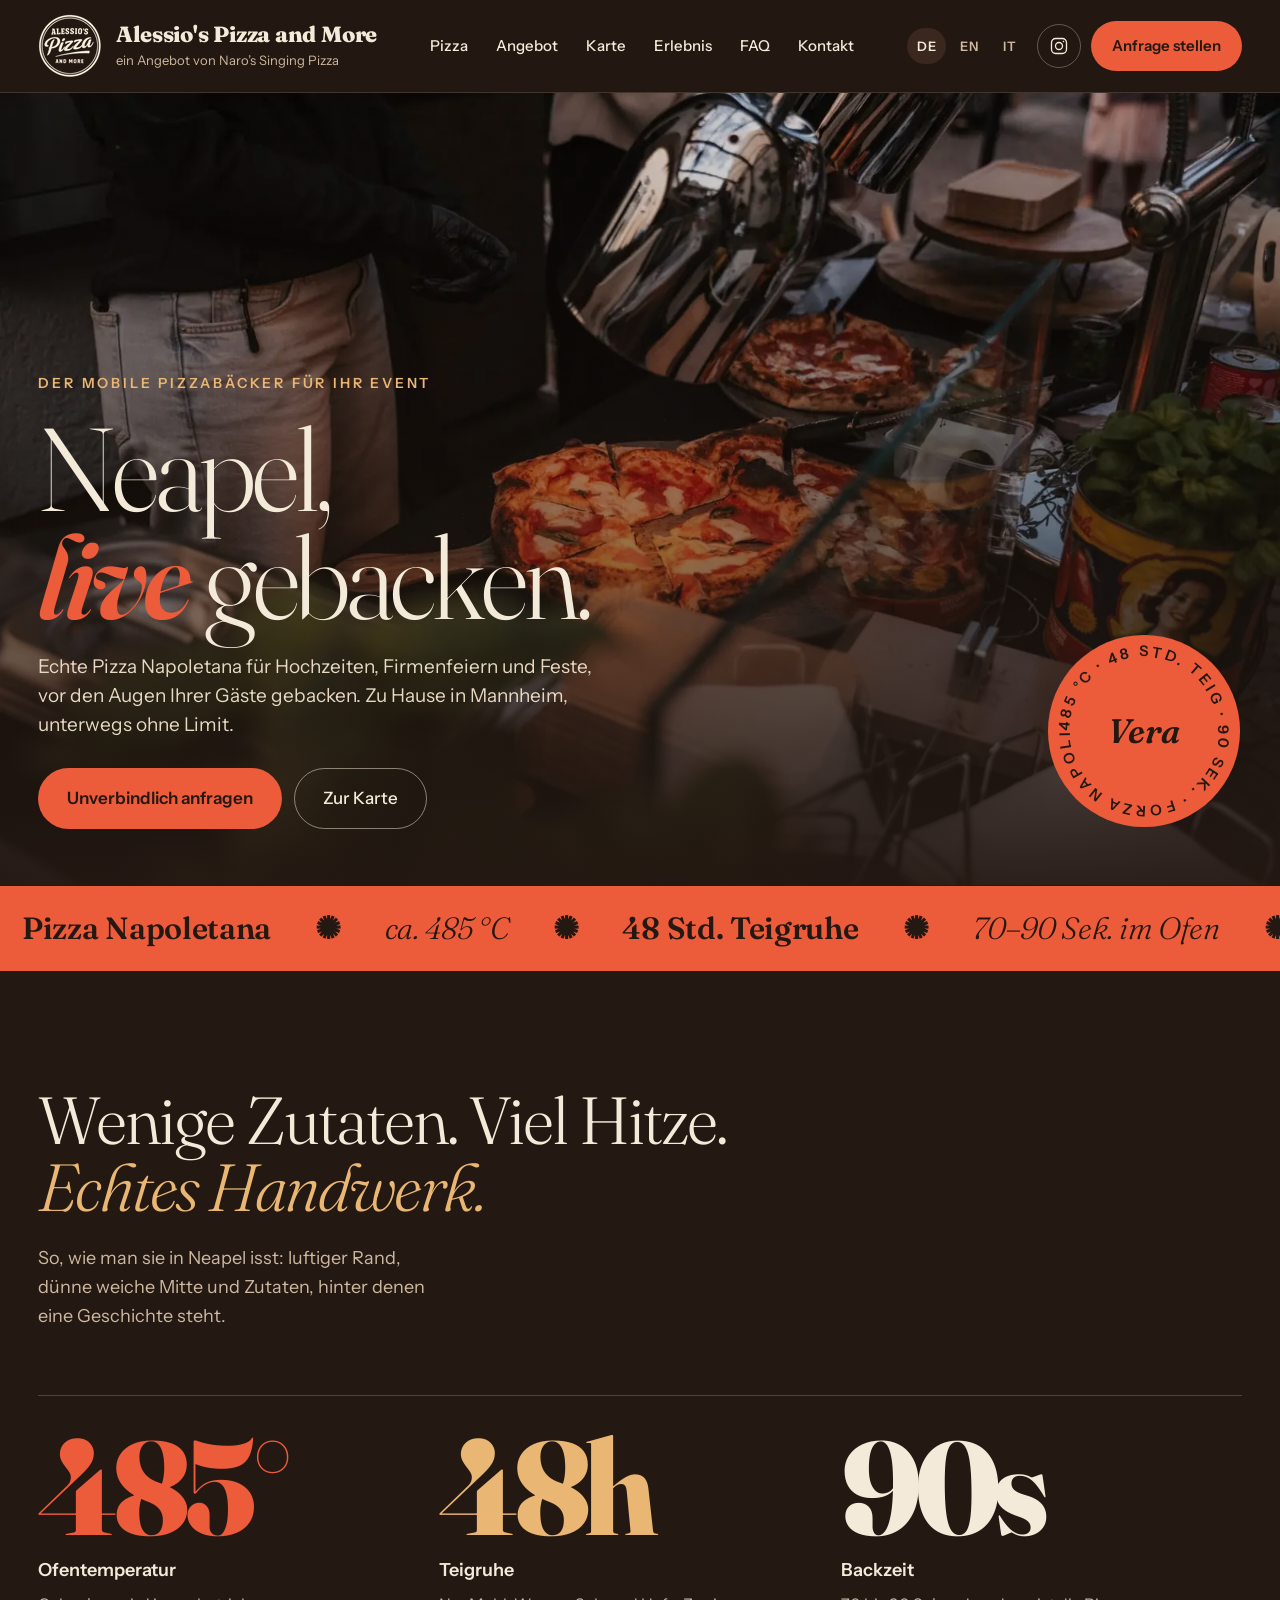
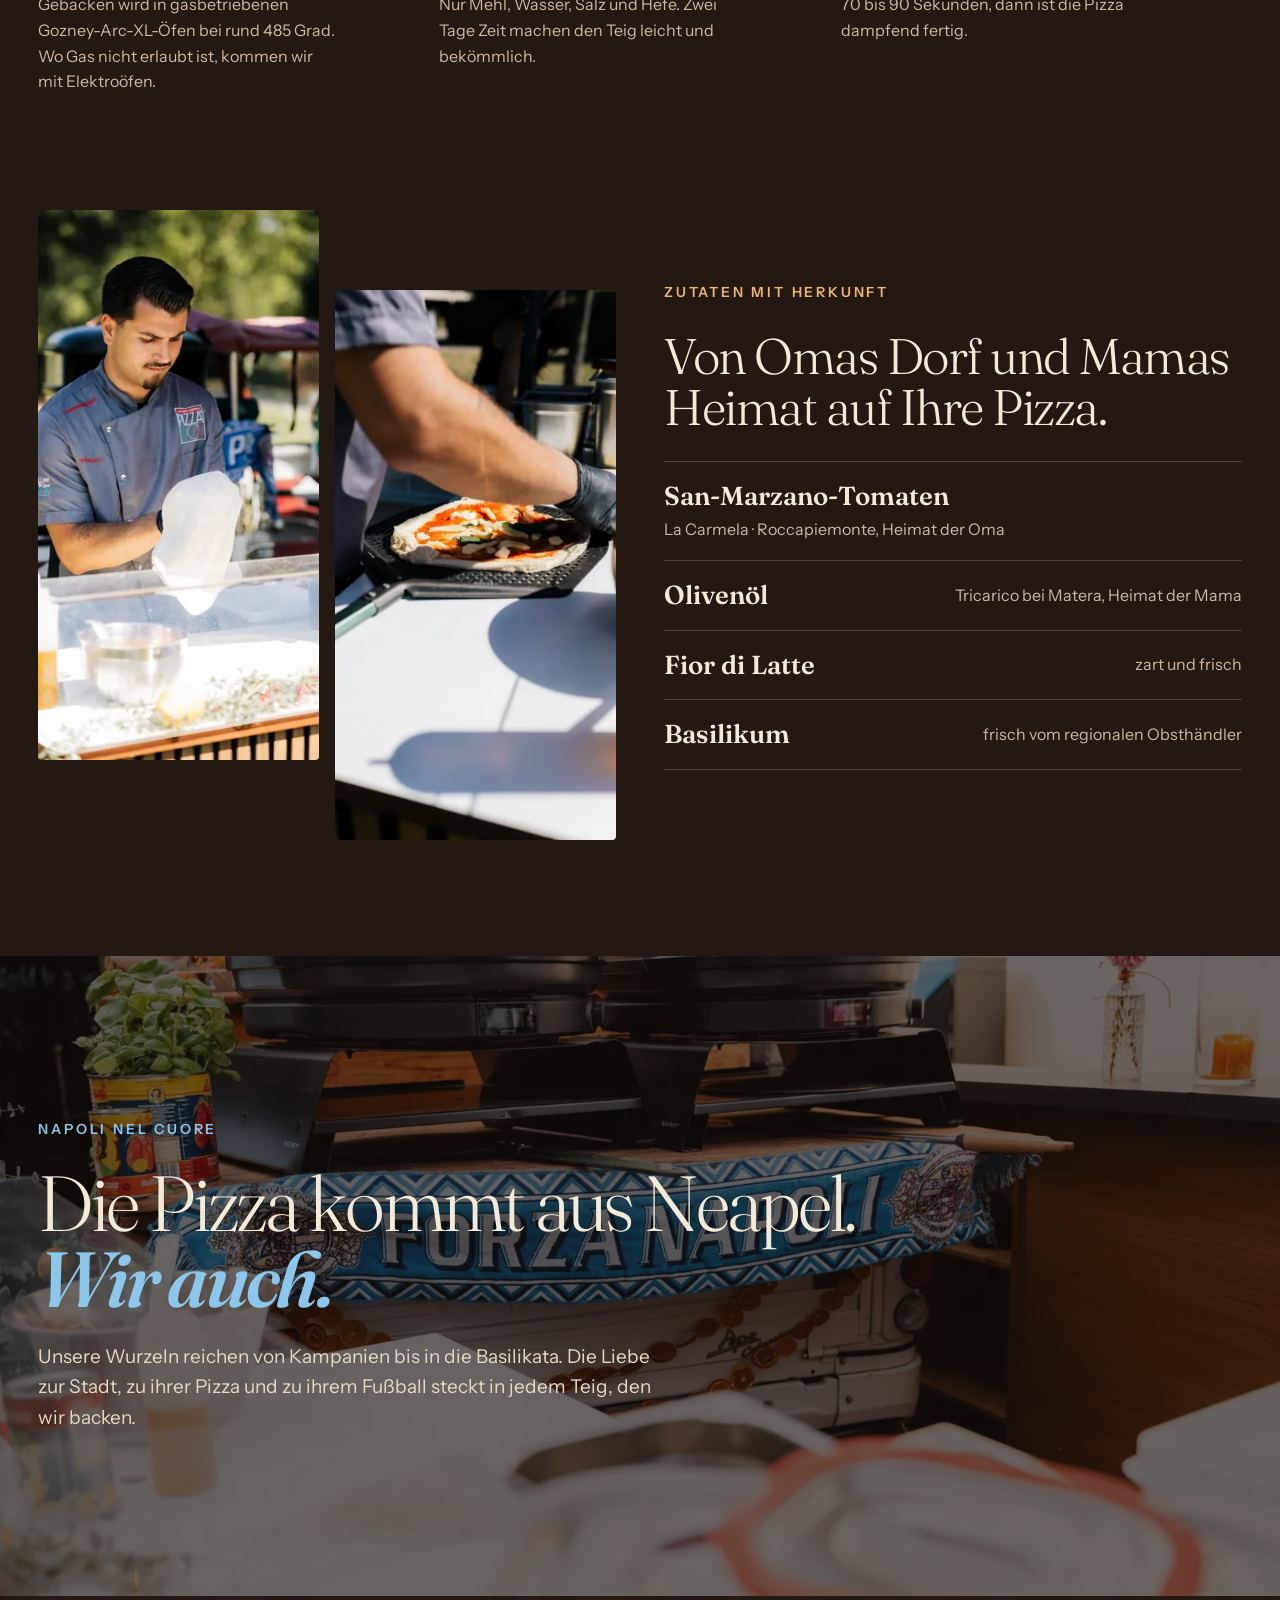
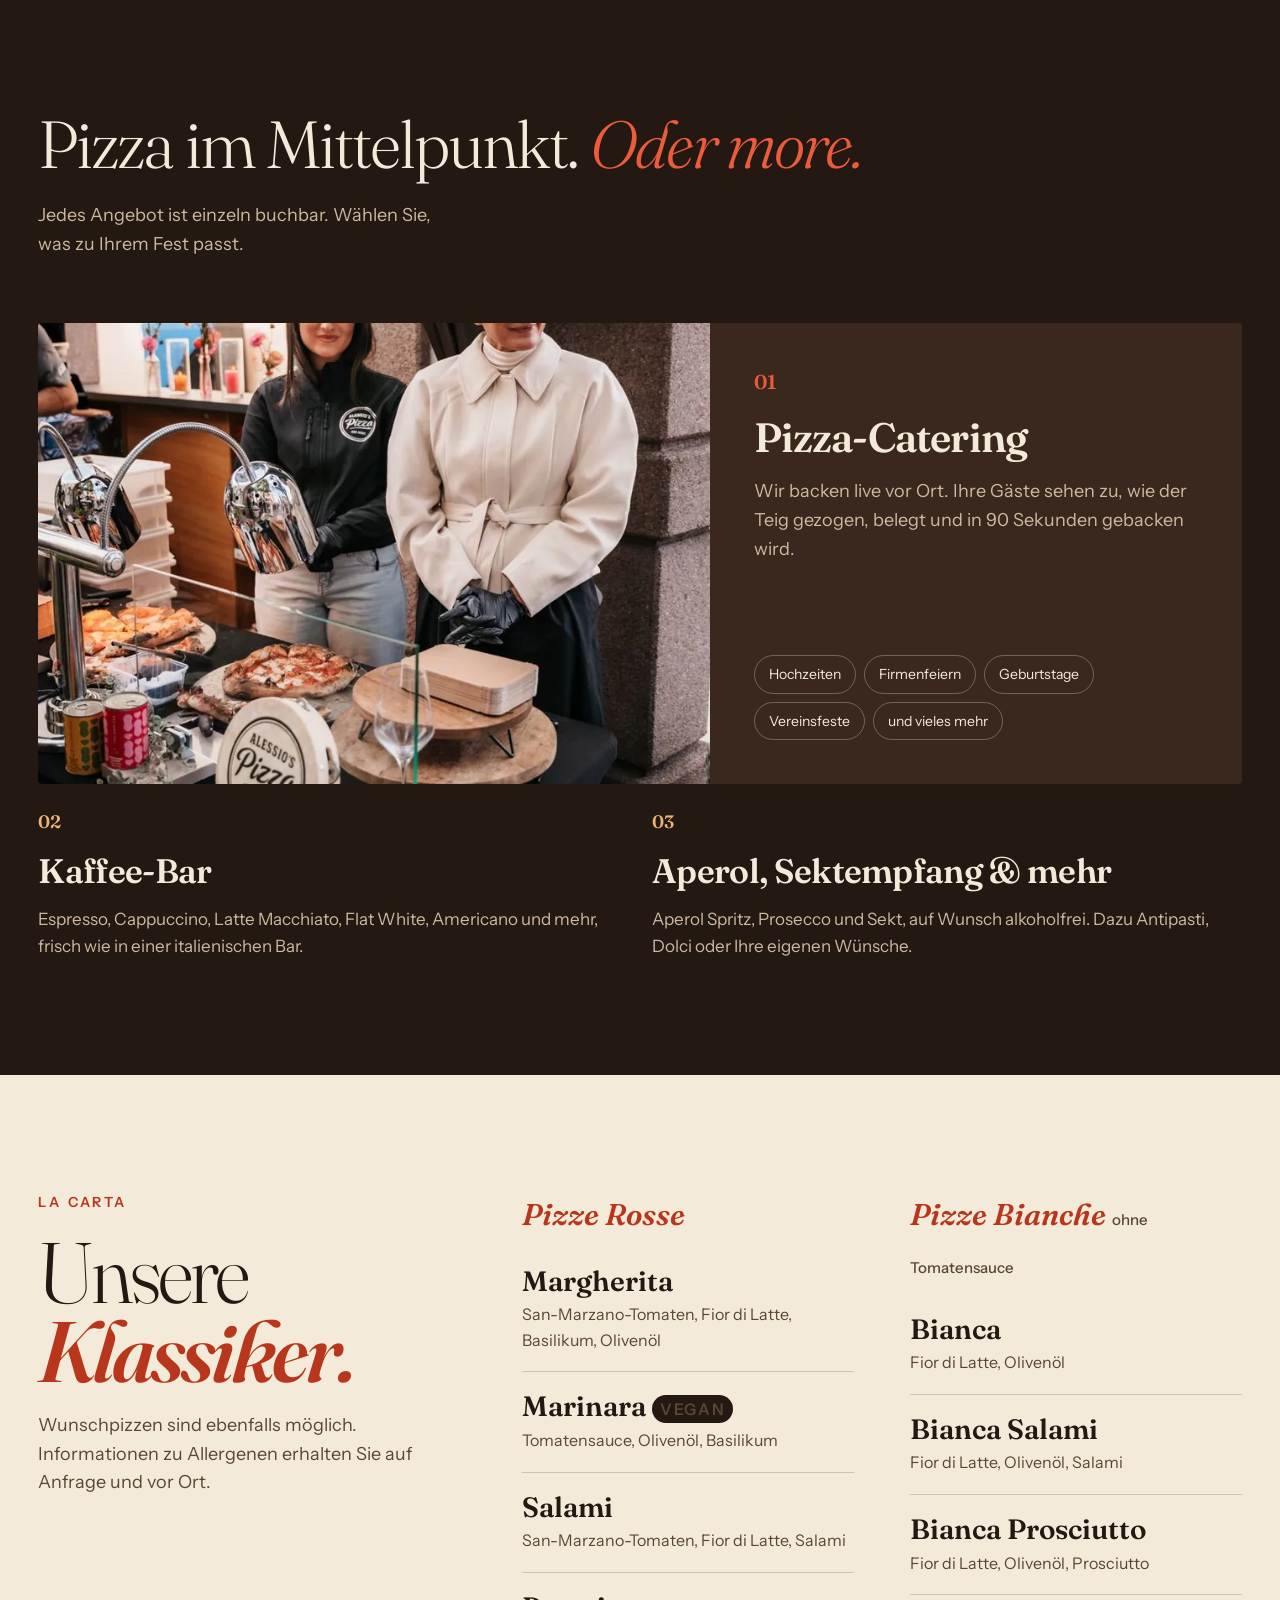
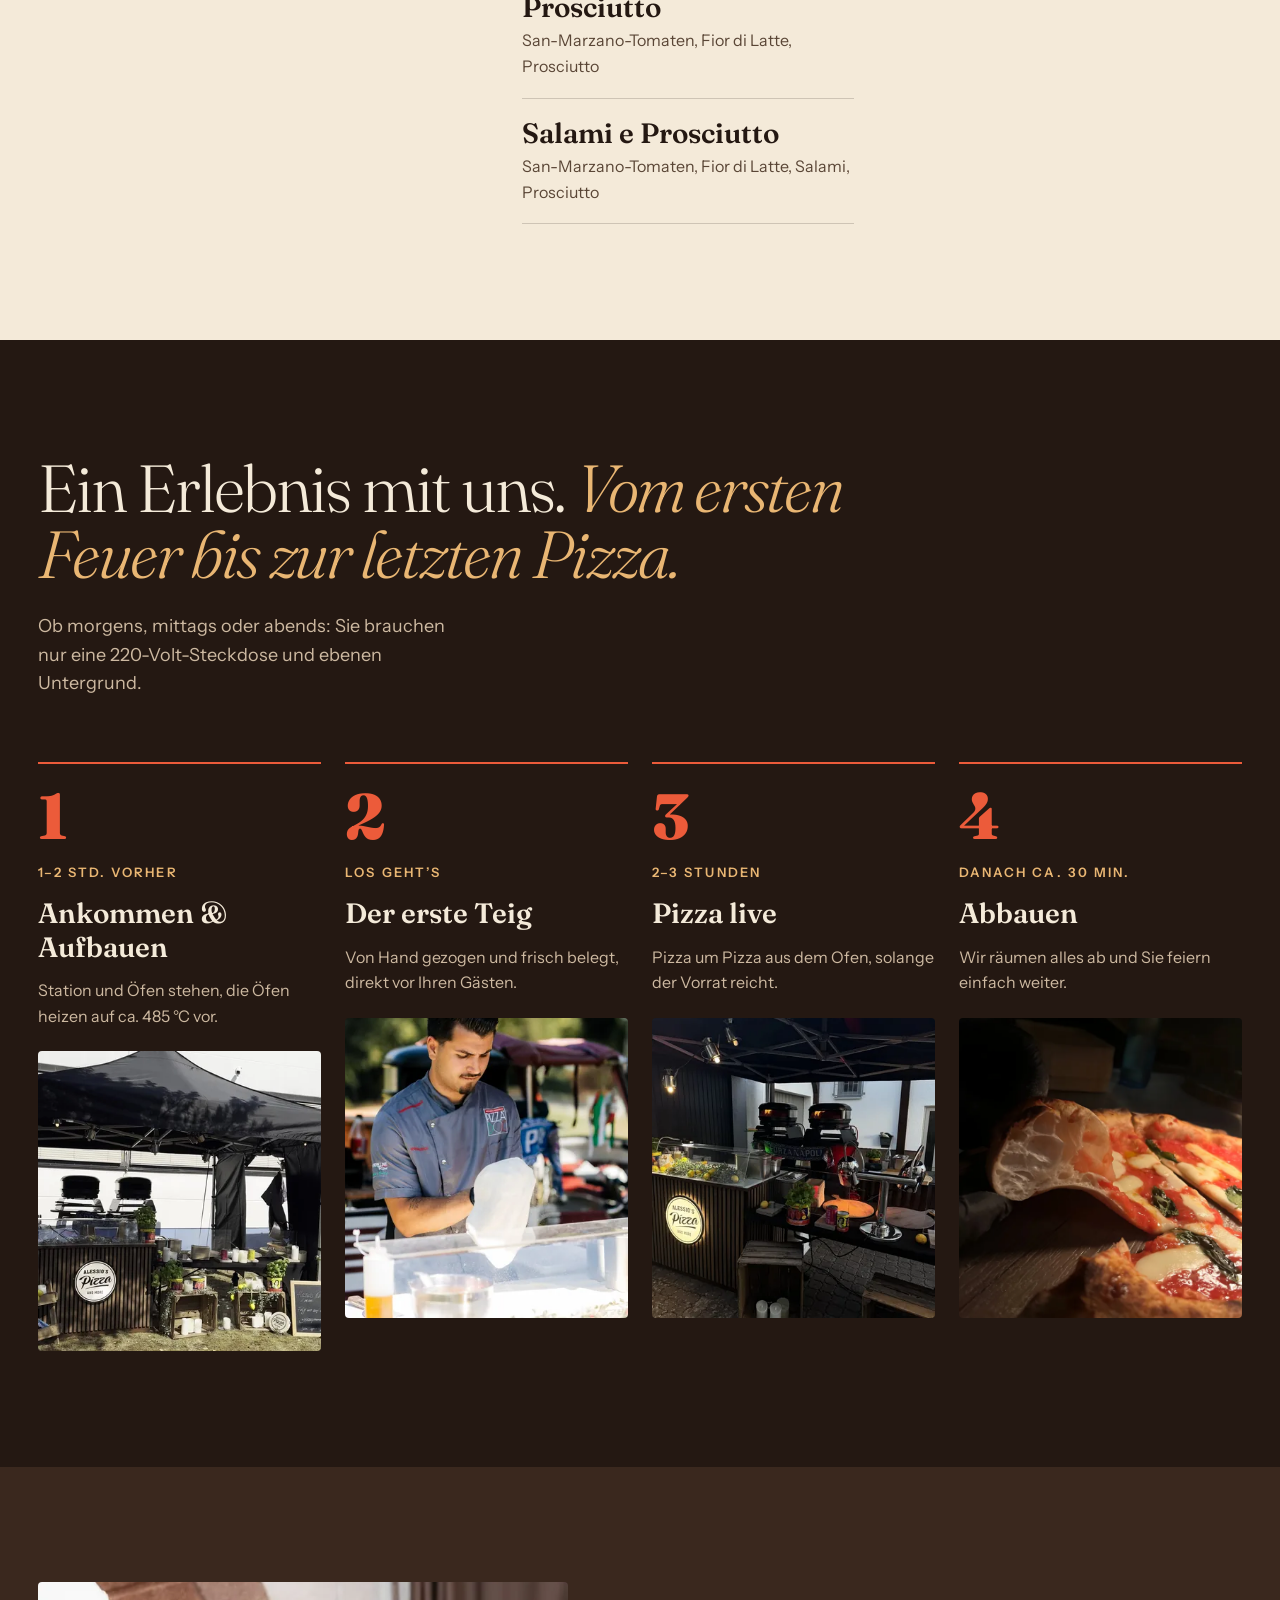
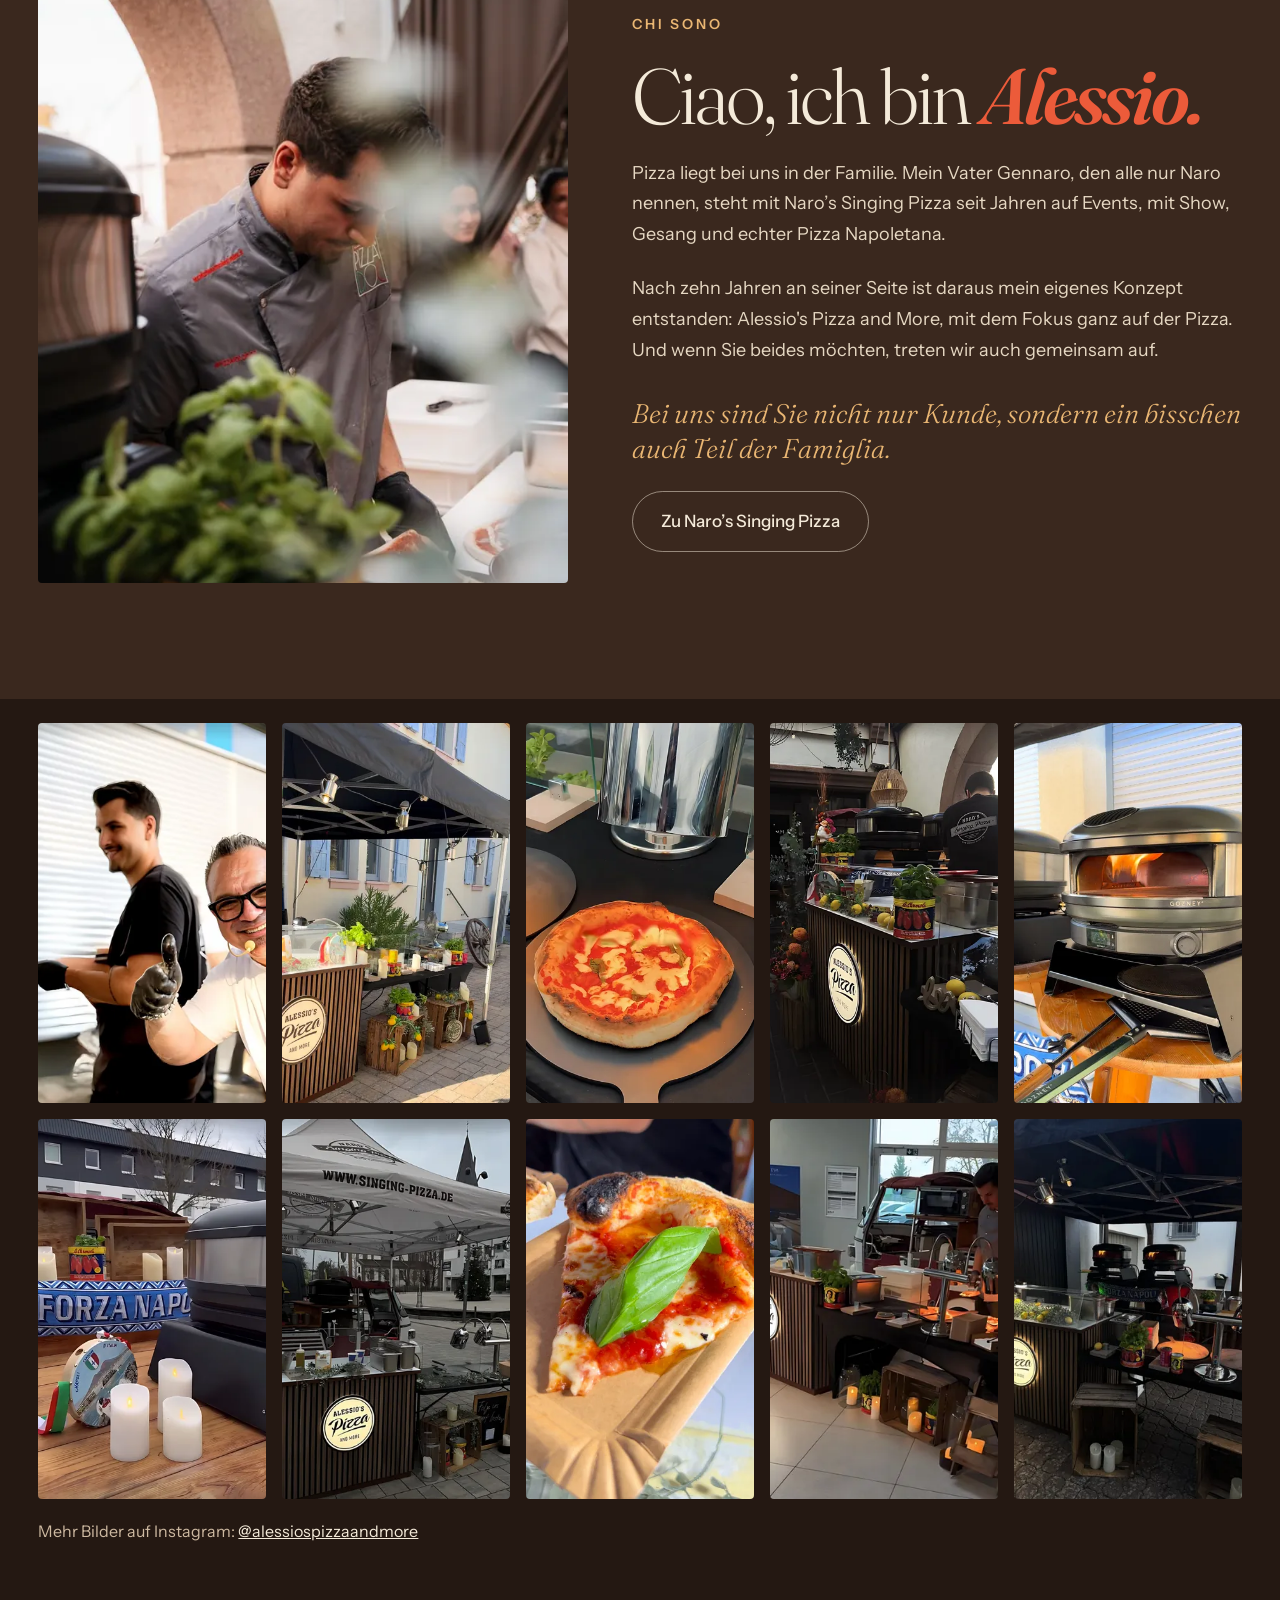
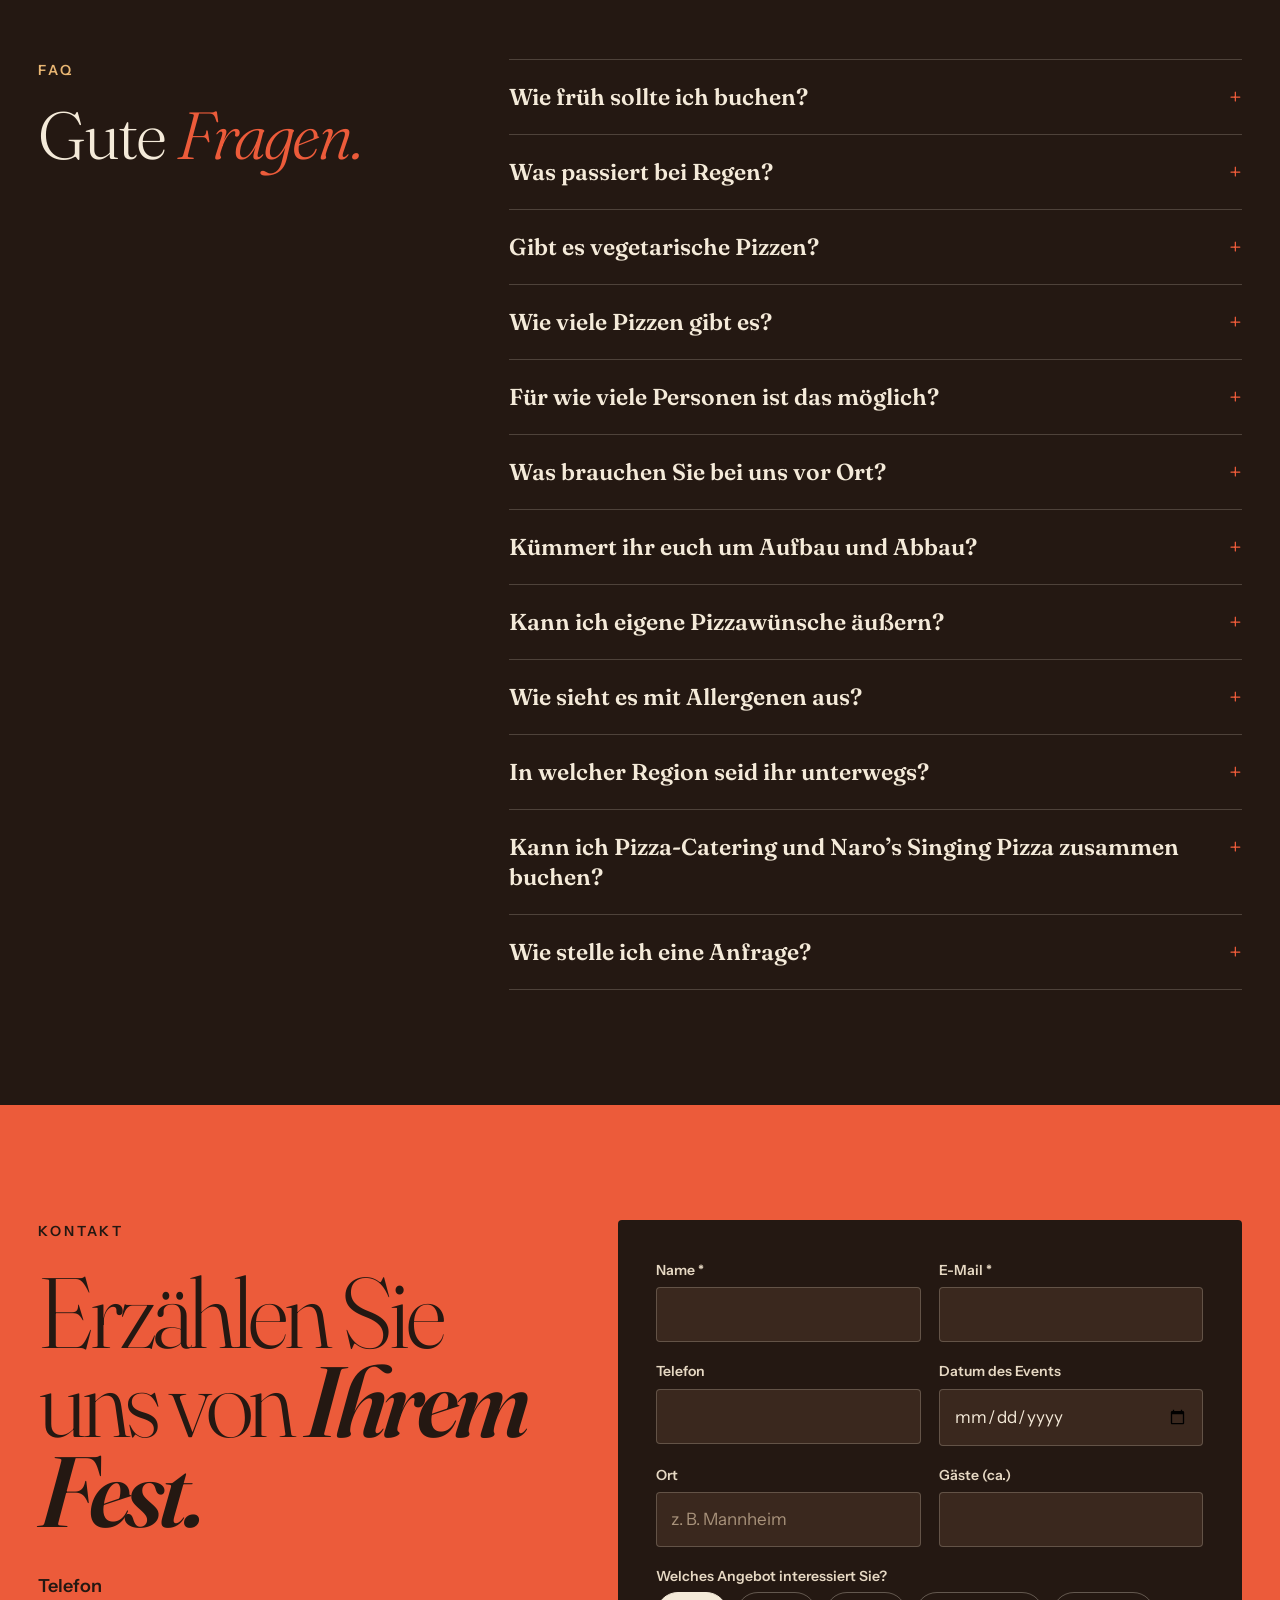
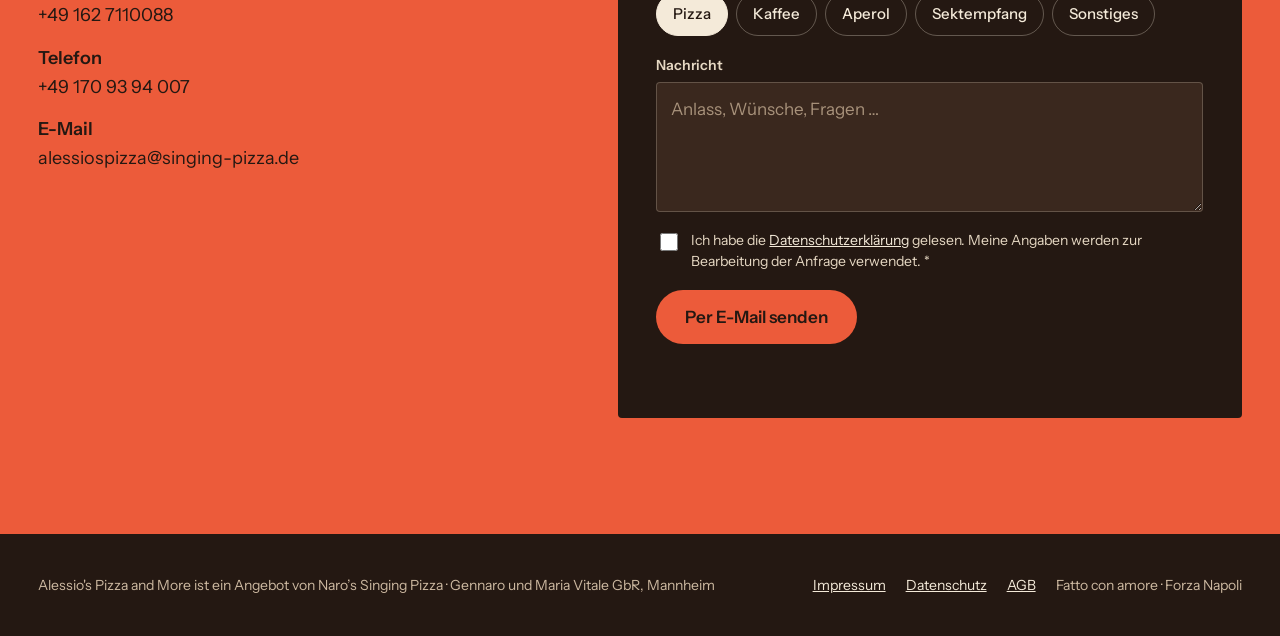
==== commit 17908cfb: "Bilder bei Kaffee-Bar, Sektempfang und Karte entfernt, neues Abbauen-Bild, Galerie mit zehn Bildern " ====
--- a/index.html
+++ b/index.html
@@ -114,8 +114,8 @@
 <link rel="preload" as="image" href="assets/media/pizza-hero.jpg" imagesrcset="assets/media/pizza-hero-400.webp 400w, assets/media/pizza-hero-640.webp 640w, assets/media/pizza-hero-800.webp 800w, assets/media/pizza-hero-1200.webp 1200w, assets/media/pizza-hero-1600.webp 1600w, assets/media/pizza-hero-2000.webp 2000w" imagesizes="(min-width: 1300px) 100vw, 1300px" fetchpriority="high">
 <link rel="preload" as="font" type="font/woff2" href="assets/fonts/Fraunces-39ce2001.woff2" crossorigin>
 <link rel="preload" as="font" type="font/woff2" href="assets/fonts/InstrumentSans-046090ca.woff2" crossorigin>
-<link rel="stylesheet" href="assets/css/fonts2.css?v=202611181316">
-<link rel="stylesheet" href="assets/css/neu.css?v=202611181316">
+<link rel="stylesheet" href="assets/css/fonts2.css?v=202611181326">
+<link rel="stylesheet" href="assets/css/neu.css?v=202611181326">
 <!--faq-ld--><script type="application/ld+json">{"@context": "https://schema.org", "@type": "FAQPage", "mainEntity": [{"@type": "Question", "name": "Wie früh sollte ich buchen?", "acceptedAnswer": {"@type": "Answer", "text": "So früh wie möglich, am besten sobald Ihr Termin feststeht. Besonders an Wochenenden in der Hochzeits- und Sommersaison sind die Termine schnell vergeben. Fragen Sie trotzdem auch kurzfristig gern an, manchmal klappt es noch."}}, {"@type": "Question", "name": "Was passiert bei Regen?", "acceptedAnswer": {"@type": "Answer", "text": "Regen ist für uns kein Problem: Wir arbeiten unter unserem Zelt bzw. Schirm und backen ganz normal weiter. Bei Sturm oder Gewitter kann es sein, dass wir kurz pausieren müssen. Und bei einem schweren Unwetter, bei dem durch Wind oder Blitz Gefahr für Gäste und Team besteht, geht die Sicherheit vor. Dann sprechen wir vor Ort gemeinsam mit Ihnen ab, wie es weitergeht."}}, {"@type": "Question", "name": "Gibt es vegetarische Pizzen?", "acceptedAnswer": {"@type": "Answer", "text": "Ja. Unsere Marinara mit Tomatensauce, Olivenöl und Basilikum ist sogar vegan. Auch die Margherita und die Bianca kommen ganz ohne Fleisch und Wurst aus."}}, {"@type": "Question", "name": "Wie viele Pizzen gibt es?", "acceptedAnswer": {"@type": "Answer", "text": "Während Ihres Events backen wir laufend frisch nach, solange der Vorrat reicht. Die Menge stimmen wir vorab anhand Ihrer Gästezahl mit Ihnen ab."}}, {"@type": "Question", "name": "Für wie viele Personen ist das möglich?", "acceptedAnswer": {"@type": "Answer", "text": "Da sind wir offen: Es gibt keine Mindest- und keine Höchstzahl an Gästen. Ob kleine Feier im Garten oder großes Firmenevent, sprechen Sie uns einfach an."}}, {"@type": "Question", "name": "Was brauchen Sie bei uns vor Ort?", "acceptedAnswer": {"@type": "Answer", "text": "Nur eine Steckdose mit 220 Volt und einen ebenen Untergrund. Öfen, Theke, Zutaten und Zubehör bringen wir mit, ansonsten sind wir komplett autark."}}, {"@type": "Question", "name": "Kümmert ihr euch um Aufbau und Abbau?", "acceptedAnswer": {"@type": "Answer", "text": "Ja. Wir bauen vor dem Event auf, backen live und räumen am Ende alles wieder ab. Sie müssen sich um nichts kümmern."}}, {"@type": "Question", "name": "Kann ich eigene Pizzawünsche äußern?", "acceptedAnswer": {"@type": "Answer", "text": "Gern. Unsere Sorten von der Karte sind fest eingeplant, Wunschpizzen sind gegen Aufpreis möglich. Sprechen Sie uns einfach darauf an."}}, {"@type": "Question", "name": "Wie sieht es mit Allergenen aus?", "acceptedAnswer": {"@type": "Answer", "text": "Informationen zu Allergenen und Zusatzstoffen erhalten Sie auf Anfrage und bei uns vor Ort. Sagen Sie uns am besten schon bei der Anfrage, worauf wir achten sollen."}}, {"@type": "Question", "name": "In welcher Region seid ihr unterwegs?", "acceptedAnswer": {"@type": "Answer", "text": "Zu Hause sind wir in Mannheim, unterwegs sind wir ohne Limit. Egal wohin: Fragen Sie einfach an, wir finden eine Lösung."}}, {"@type": "Question", "name": "Kann ich Pizza-Catering und Naro’s Singing Pizza zusammen buchen?", "acceptedAnswer": {"@type": "Answer", "text": "Ja, mein Vater und ich treten auch gemeinsam auf. Ich sorge dafür, dass alle Gäste satt werden, und Naro bringt mit Musik und Pizza die Stimmung."}}, {"@type": "Question", "name": "Wie stelle ich eine Anfrage?", "acceptedAnswer": {"@type": "Answer", "text": "Ganz einfach über das Formular unten: Datum, Ort und ungefähre Gästezahl eintragen und per E-Mail senden. Sie erhalten von uns ein persönliches, unverbindliches Angebot."}}]}</script><!--/faq-ld-->
 </head>
 <body>
@@ -249,13 +249,11 @@
     </a>
     <div class="angebot-klein">
       <article id="kaffee">
-        <img class="rund" src="assets/media/kaffee-bar.jpg" srcset="assets/media/kaffee-bar-400.webp 400w, assets/media/kaffee-bar-640.webp 640w, assets/media/kaffee-bar-800.webp 800w, assets/media/kaffee-bar-900.webp 900w" sizes="(max-width: 680px) 100vw, 47vw" width="900" height="570" alt="Unsere Kaffee-Bar mit Siebträgermaschine" loading="lazy" decoding="async">
         <span class="nr">02</span>
         <h3>Kaffee-Bar</h3>
         <p>Espresso, Cappuccino, Latte Macchiato, Flat White, Americano und mehr, frisch wie in einer italienischen Bar.</p>
       </article>
       <article id="mehr">
-        <img class="rund" src="assets/media/sektempfang-bar.jpg" srcset="assets/media/sektempfang-bar-400.webp 400w, assets/media/sektempfang-bar-640.webp 640w, assets/media/sektempfang-bar-800.webp 800w, assets/media/sektempfang-bar-1120.webp 1120w" sizes="(max-width: 680px) 100vw, 47vw" width="1120" height="708" alt="Sektempfang mit Prosecco, Blumen und Fingerfood" loading="lazy" decoding="async">
         <span class="nr">03</span>
         <h3>Aperol, Sektempfang &amp; mehr</h3>
         <p>Aperol Spritz, Prosecco und Sekt, auf Wunsch alkoholfrei. Dazu Antipasti, Dolci oder Ihre eigenen Wünsche.</p>
@@ -284,7 +282,6 @@
           <div class="gericht"><b>Bianca</b><span>Fior di Latte, Olivenöl</span></div>
           <div class="gericht"><b>Bianca Salami</b><span>Fior di Latte, Olivenöl, Salami</span></div>
           <div class="gericht"><b>Bianca Prosciutto</b><span>Fior di Latte, Olivenöl, Prosciutto</span></div>
-          <img class="rund" src="assets/media/pizzastueck.jpg" srcset="assets/media/pizzastueck-400.webp 400w, assets/media/pizzastueck-640.webp 640w, assets/media/pizzastueck-800.webp 800w, assets/media/pizzastueck-1200.webp 1200w, assets/media/pizzastueck-1600.webp 1600w" sizes="(max-width: 700px) 100vw, (max-width: 1200px) 45vw, 28vw" width="1600" height="2400" alt="Ein Stück Margherita mit frischem Basilikum" loading="lazy" decoding="async">
         </div>
       </div>
     </div>
@@ -299,7 +296,7 @@
       <li><span class="schritt-nr">1</span><span class="schritt-zeit">1–2 Std. vorher</span><h3>Ankommen &amp; Aufbauen</h3><p>Station und Öfen stehen, die Öfen heizen auf ca. 485 °C vor.</p><img class="rund" src="assets/media/zelt.jpg" srcset="assets/media/zelt-400.webp 400w, assets/media/zelt-640.webp 640w, assets/media/zelt-800.webp 800w, assets/media/zelt-900.webp 900w" sizes="(max-width: 600px) 100vw, (max-width: 900px) 46vw, (max-width: 1100px) 31vw, 23vw" width="900" height="1600" alt="Pizza-Zelt auf einer Sommerwiese" loading="lazy" decoding="async"></li>
       <li><span class="schritt-nr">2</span><span class="schritt-zeit">Los geht’s</span><h3>Der erste Teig</h3><p>Von Hand gezogen und frisch belegt, direkt vor Ihren Gästen.</p><img class="rund" src="assets/media/teig.jpg" srcset="assets/media/teig-400.webp 400w, assets/media/teig-640.webp 640w, assets/media/teig-800.webp 800w, assets/media/teig-1179.webp 1179w" sizes="(max-width: 600px) 100vw, (max-width: 900px) 46vw, (max-width: 1100px) 31vw, 23vw" width="1179" height="1768" alt="Der Teig wird von Hand gezogen" loading="lazy" decoding="async"></li>
       <li><span class="schritt-nr">3</span><span class="schritt-zeit">2–3 Stunden</span><h3>Pizza live</h3><p>Pizza um Pizza aus dem Ofen, solange der Vorrat reicht.</p><img class="rund" src="assets/media/abendstation.jpg" srcset="assets/media/abendstation-400.webp 400w, assets/media/abendstation-640.webp 640w, assets/media/abendstation-800.webp 800w, assets/media/abendstation-1050.webp 1050w" sizes="(max-width: 600px) 100vw, (max-width: 900px) 46vw, (max-width: 1100px) 31vw, 23vw" width="1050" height="1400" alt="Pizza-Station am Abend mit zwei Öfen" loading="lazy" decoding="async"></li>
-      <li><span class="schritt-nr">4</span><span class="schritt-zeit">Danach ca. 30 Min.</span><h3>Abbauen</h3><p>Wir räumen alles ab und Sie feiern einfach weiter.</p><img class="rund" src="assets/media/pizza-geschnitten.jpg" srcset="assets/media/pizza-geschnitten-400.webp 400w, assets/media/pizza-geschnitten-640.webp 640w, assets/media/pizza-geschnitten-800.webp 800w, assets/media/pizza-geschnitten-1200.webp 1200w, assets/media/pizza-geschnitten-1600.webp 1600w, assets/media/pizza-geschnitten-1800.webp 1800w" sizes="(max-width: 600px) 100vw, 450px" width="1800" height="1200" alt="Frisch aus dem Ofen: Pizza mit Fior di Latte und Salami" loading="lazy" decoding="async"></li>
+      <li><span class="schritt-nr">4</span><span class="schritt-zeit">Danach ca. 30 Min.</span><h3>Abbauen</h3><p>Wir räumen alles ab und Sie feiern einfach weiter.</p><img class="rund" style="object-position: 25% 50%" src="assets/media/pizza-anschnitt.jpg" srcset="assets/media/pizza-anschnitt-400.webp 400w, assets/media/pizza-anschnitt-640.webp 640w, assets/media/pizza-anschnitt-800.webp 800w, assets/media/pizza-anschnitt-1200.webp 1200w, assets/media/pizza-anschnitt-1334.webp 1334w" sizes="(max-width: 600px) 100vw, 450px" width="1334" height="1696" alt="Angeschnittene Margherita mit luftigem Rand" loading="lazy" decoding="async"></li>
     </ol>
   </section>
 
@@ -321,11 +318,9 @@
     <img class="rund" src="assets/media/pizza-schaufel.jpg" srcset="assets/media/pizza-schaufel-400.webp 400w, assets/media/pizza-schaufel-640.webp 640w, assets/media/pizza-schaufel-800.webp 800w, assets/media/pizza-schaufel-938.webp 938w" sizes="(max-width: 760px) 50vw, 25vw" width="938" height="1470" alt="Frisch gebackene Margherita auf der Pizzaschaufel" loading="lazy" decoding="async">
     <img class="rund" src="assets/media/station-innenhof.jpg" srcset="assets/media/station-innenhof-400.webp 400w, assets/media/station-innenhof-640.webp 640w, assets/media/station-innenhof-800.webp 800w, assets/media/station-innenhof-932.webp 932w" sizes="(max-width: 760px) 50vw, 25vw" width="932" height="1432" alt="Pizza-Station am Abend in einem Innenhof" loading="lazy" decoding="async">
     <img class="rund" src="assets/media/gasofen.jpg" srcset="assets/media/gasofen-400.webp 400w, assets/media/gasofen-640.webp 640w, assets/media/gasofen-800.webp 800w, assets/media/gasofen-1080.webp 1080w" sizes="(max-width: 760px) 50vw, 25vw" width="1080" height="1620" alt="Gozney-Gasofen mit Flamme, bereit für die nächste Pizza" loading="lazy" decoding="async">
-    <img class="rund" src="assets/media/station-autohaus.jpg" srcset="assets/media/station-autohaus-400.webp 400w, assets/media/station-autohaus-640.webp 640w, assets/media/station-autohaus-780.webp 780w" sizes="(max-width: 760px) 50vw, 25vw" width="780" height="1170" alt="Alessio an der Pizza-Station bei einem Firmenevent" loading="lazy" decoding="async">
     <img class="rund" src="assets/media/forza-napoli-tisch.jpg" srcset="assets/media/forza-napoli-tisch-400.webp 400w, assets/media/forza-napoli-tisch-640.webp 640w, assets/media/forza-napoli-tisch-800.webp 800w, assets/media/forza-napoli-tisch-964.webp 964w" sizes="(max-width: 760px) 50vw, 25vw" width="964" height="1444" alt="Forza-Napoli-Schal, Tamburin und Kerzen an der Station" loading="lazy" decoding="async">
     <img class="rund" src="assets/media/station-markt.jpg" srcset="assets/media/station-markt-400.webp 400w, assets/media/station-markt-640.webp 640w, assets/media/station-markt-800.webp 800w, assets/media/station-markt-994.webp 994w" sizes="(max-width: 760px) 50vw, 25vw" width="994" height="1360" alt="Unsere Station unter dem Zelt von Naro’s Singing Pizza" loading="lazy" decoding="async">
     <img class="rund" src="assets/media/pizzastueck.jpg" srcset="assets/media/pizzastueck-400.webp 400w, assets/media/pizzastueck-640.webp 640w, assets/media/pizzastueck-800.webp 800w, assets/media/pizzastueck-1200.webp 1200w, assets/media/pizzastueck-1600.webp 1600w" sizes="(max-width: 760px) 50vw, 25vw" width="1600" height="2400" alt="Ein Stück Margherita mit frischem Basilikum" loading="lazy" decoding="async">
-    <img class="rund" src="assets/media/station-detail.jpg" srcset="assets/media/station-detail-400.webp 400w, assets/media/station-detail-640.webp 640w, assets/media/station-detail-800.webp 800w, assets/media/station-detail-958.webp 958w" sizes="(max-width: 760px) 50vw, 25vw" width="958" height="1486" alt="Beleuchtetes Logo und Zitronen-Deko an unserer Station" loading="lazy" decoding="async">
     <img class="rund" src="assets/media/station-kerzen.jpg" srcset="assets/media/station-kerzen-400.webp 400w, assets/media/station-kerzen-640.webp 640w, assets/media/station-kerzen-800.webp 800w, assets/media/station-kerzen-968.webp 968w" sizes="(max-width: 760px) 50vw, 25vw" width="968" height="1178" alt="Pizza-Station mit Kerzen und frischen Pizzen bei einem Firmenevent" loading="lazy" decoding="async">
     <img class="rund" src="assets/media/abendstation.jpg" srcset="assets/media/abendstation-400.webp 400w, assets/media/abendstation-640.webp 640w, assets/media/abendstation-800.webp 800w, assets/media/abendstation-1050.webp 1050w" sizes="(max-width: 760px) 50vw, 25vw" width="1050" height="1400" alt="Pizza-Station am Abend" loading="lazy" decoding="async">
   </section>
@@ -432,6 +427,6 @@
   <nav aria-label="Rechtliches"><a href="impressum.html">Impressum</a><a href="datenschutz.html">Datenschutz</a><a href="agb.html">AGB</a><span>Fatto con amore · Forza Napoli</span></nav>
 </footer>
 
-<script defer src="assets/js/main.js?v=202611181316"></script>
+<script defer src="assets/js/main.js?v=202611181326"></script>
 </body>
 </html>
--- a/assets/css/neu.css
+++ b/assets/css/neu.css
@@ -185,8 +185,9 @@
 .ueber-text .btn { align-self: flex-start; }
 
 /* Galerie */
-.galerie { padding: 24px var(--gut) 0; display: grid; grid-template-columns: repeat(4, minmax(0, 1fr)); gap: 16px; }
-.galerie img { height: 400px; }
+.galerie { padding: 24px var(--gut) 0; display: grid; grid-template-columns: repeat(5, minmax(0, 1fr)); gap: 16px; }
+.galerie img { height: 380px; }
+@media (max-width: 1100px) { .galerie { grid-template-columns: repeat(2, minmax(0, 1fr)); } }
 .galerie-hinweis { padding: 20px var(--gut) 0; font-size: 16px; color: var(--muted); }
 
 /* FAQ */
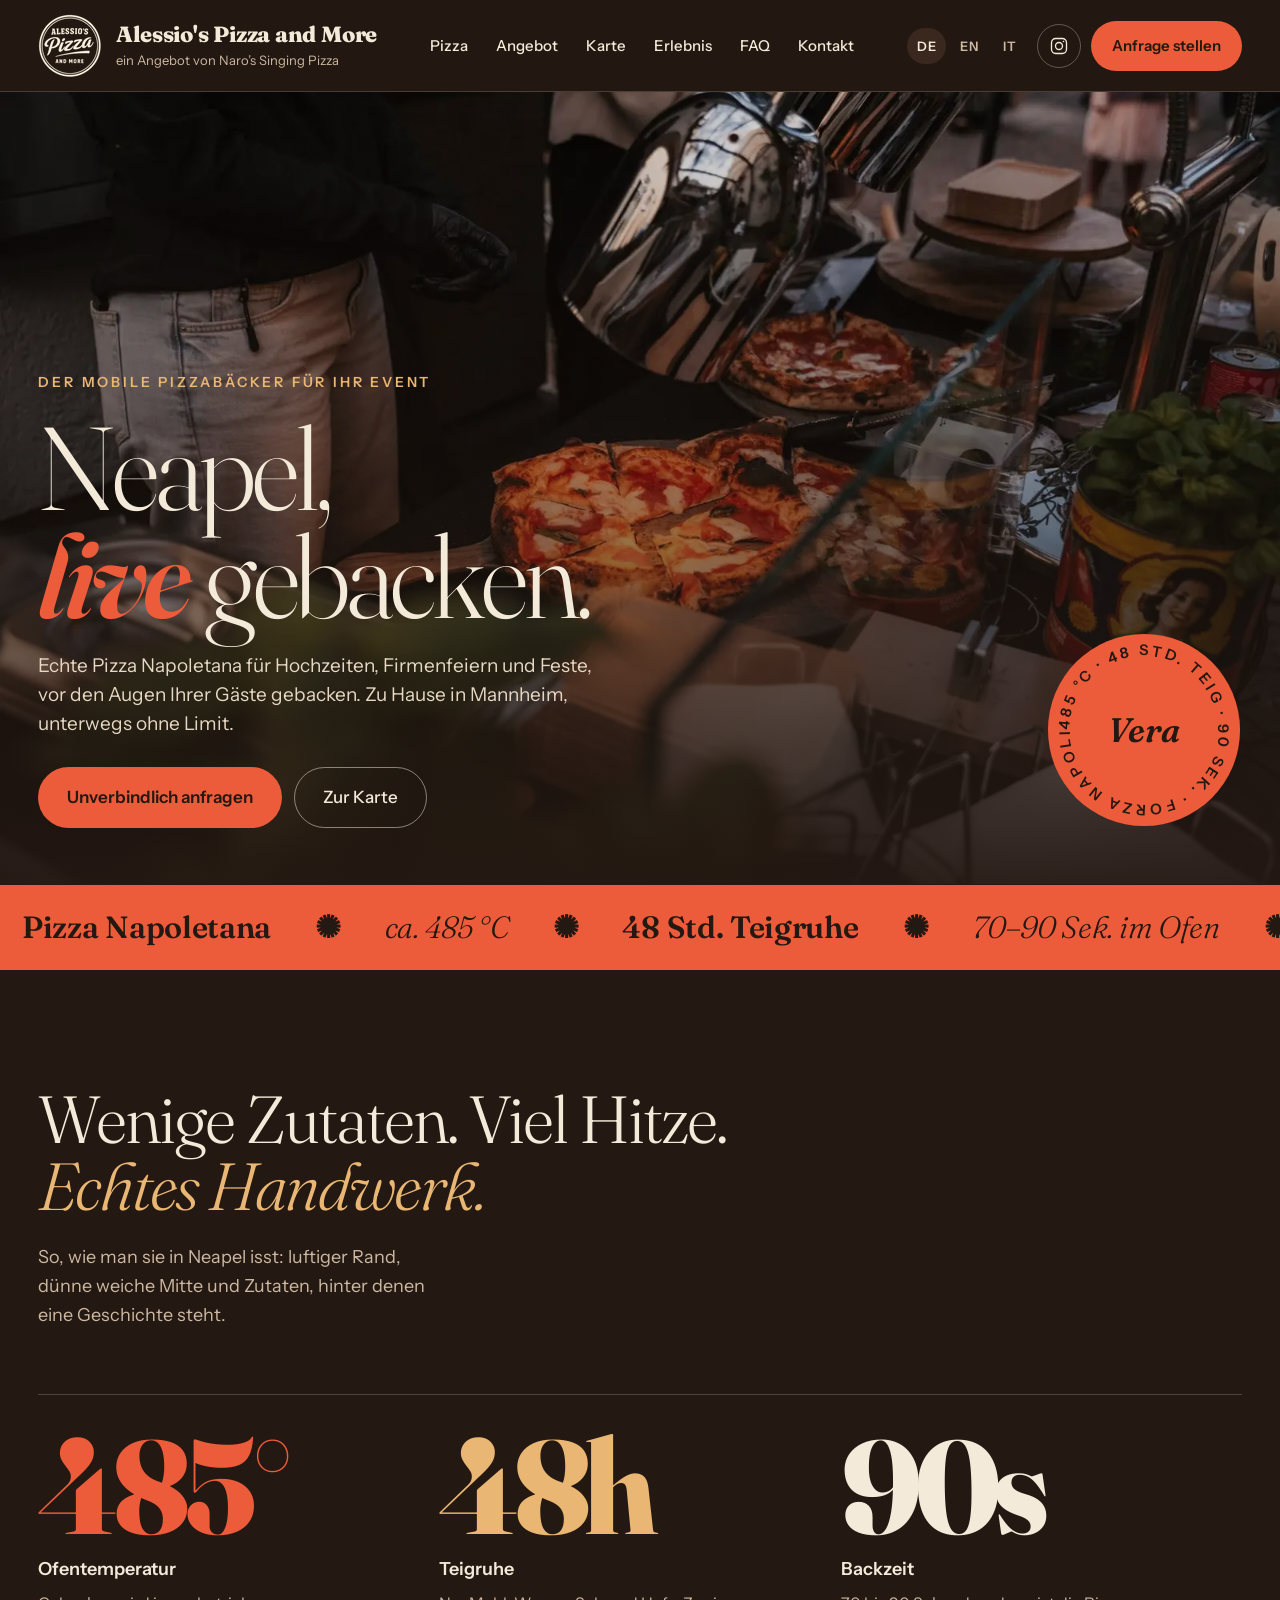
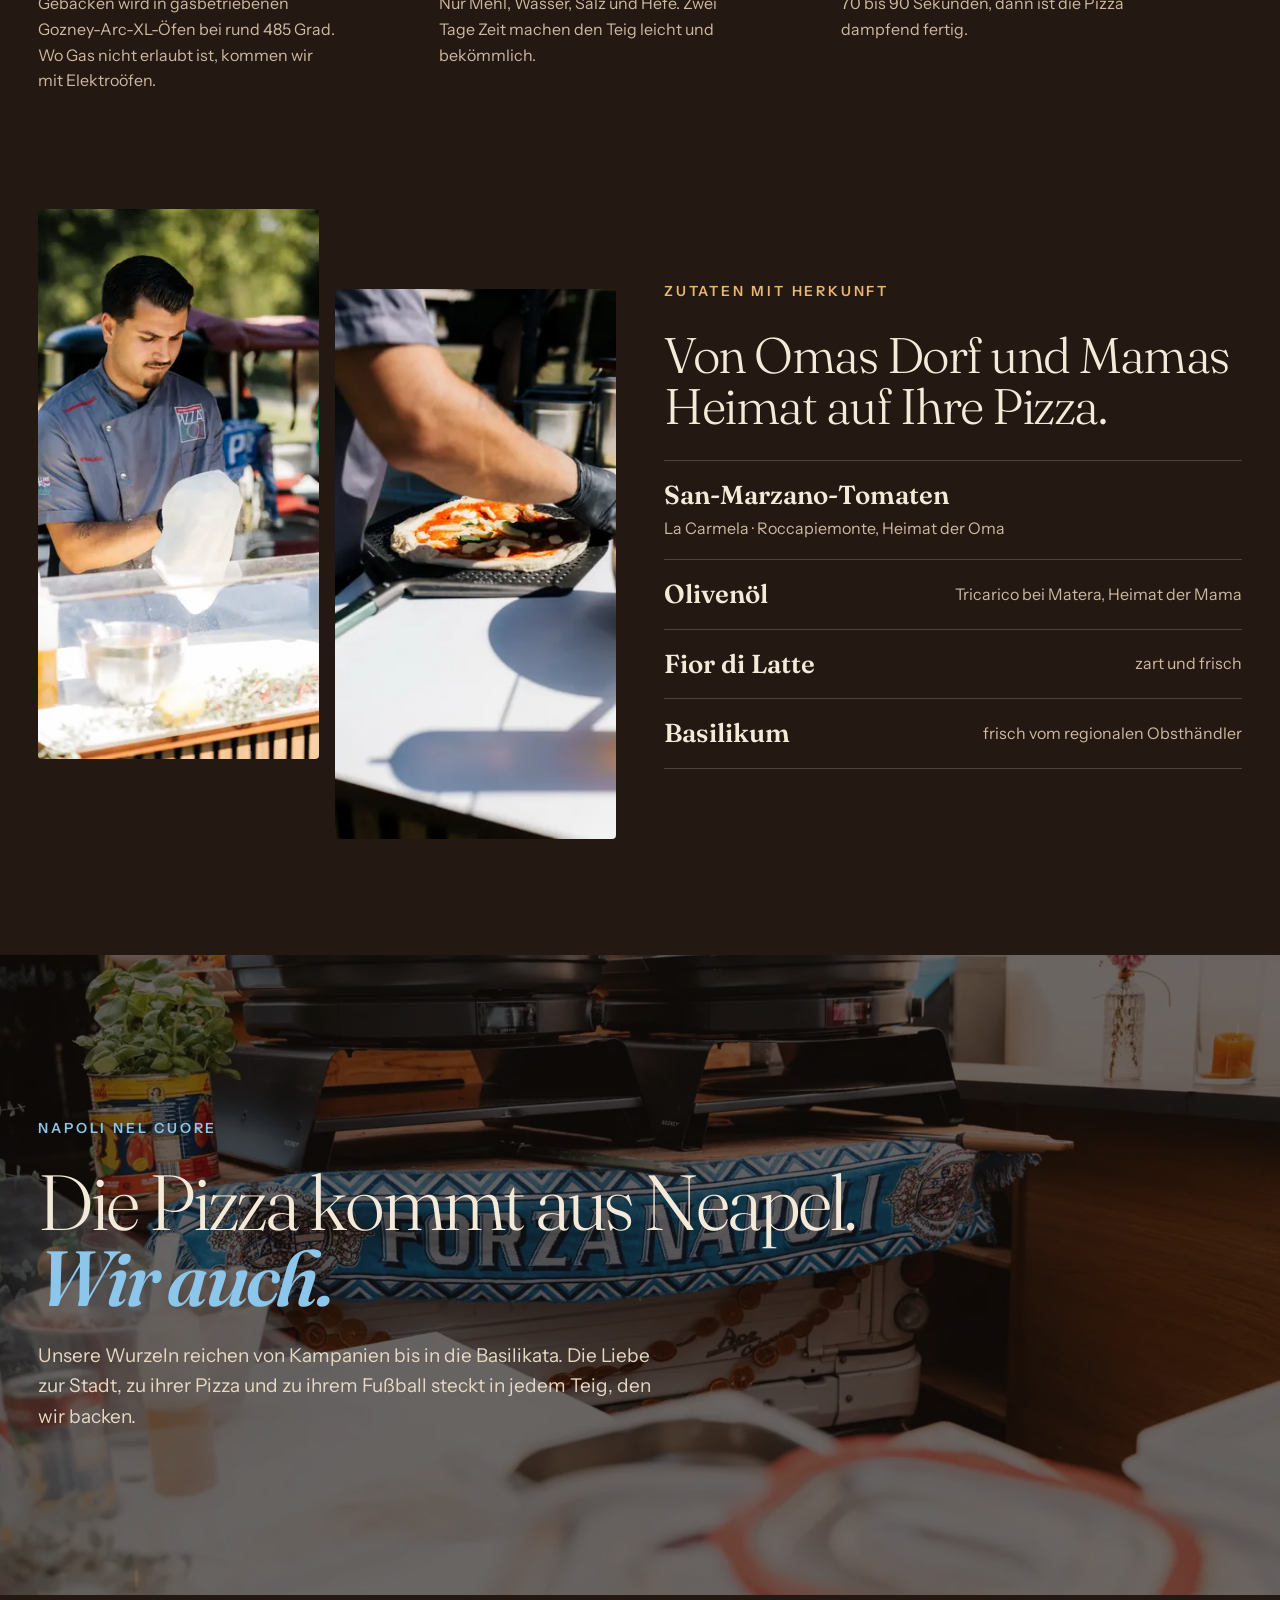
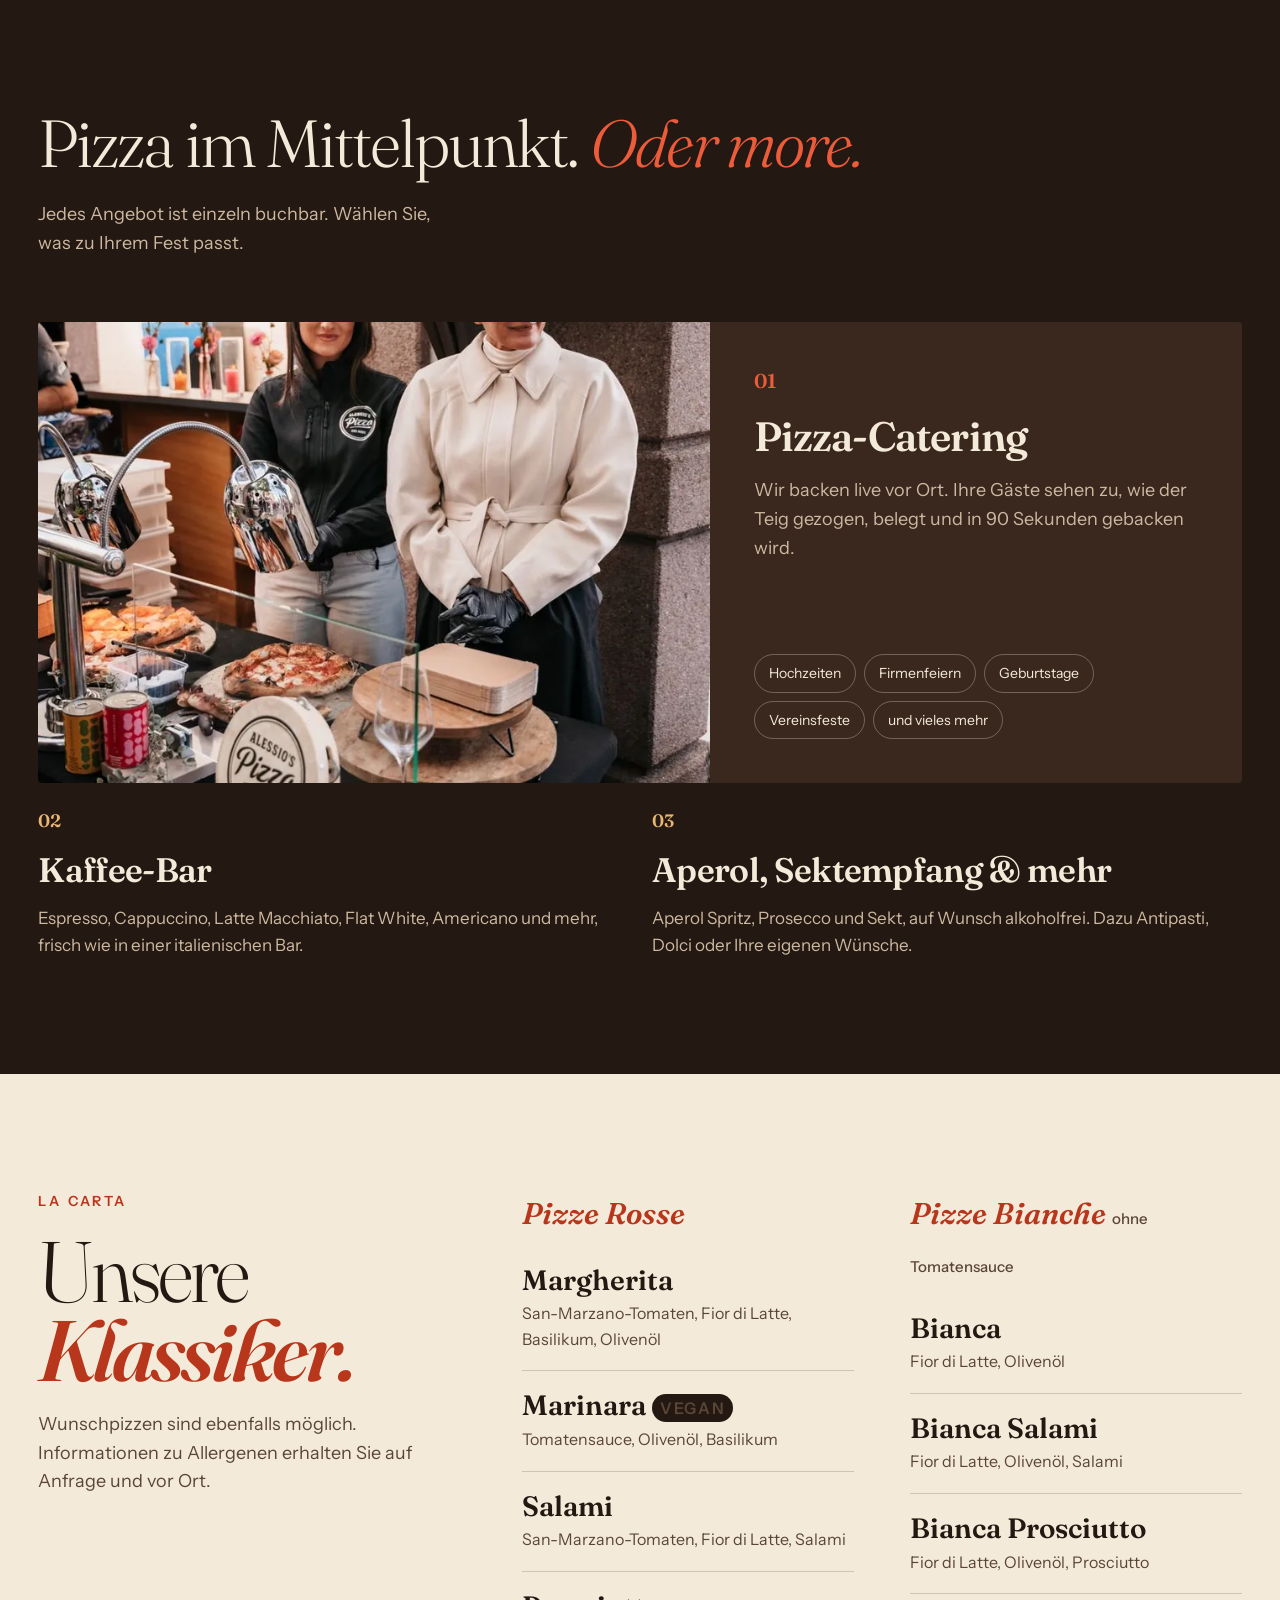
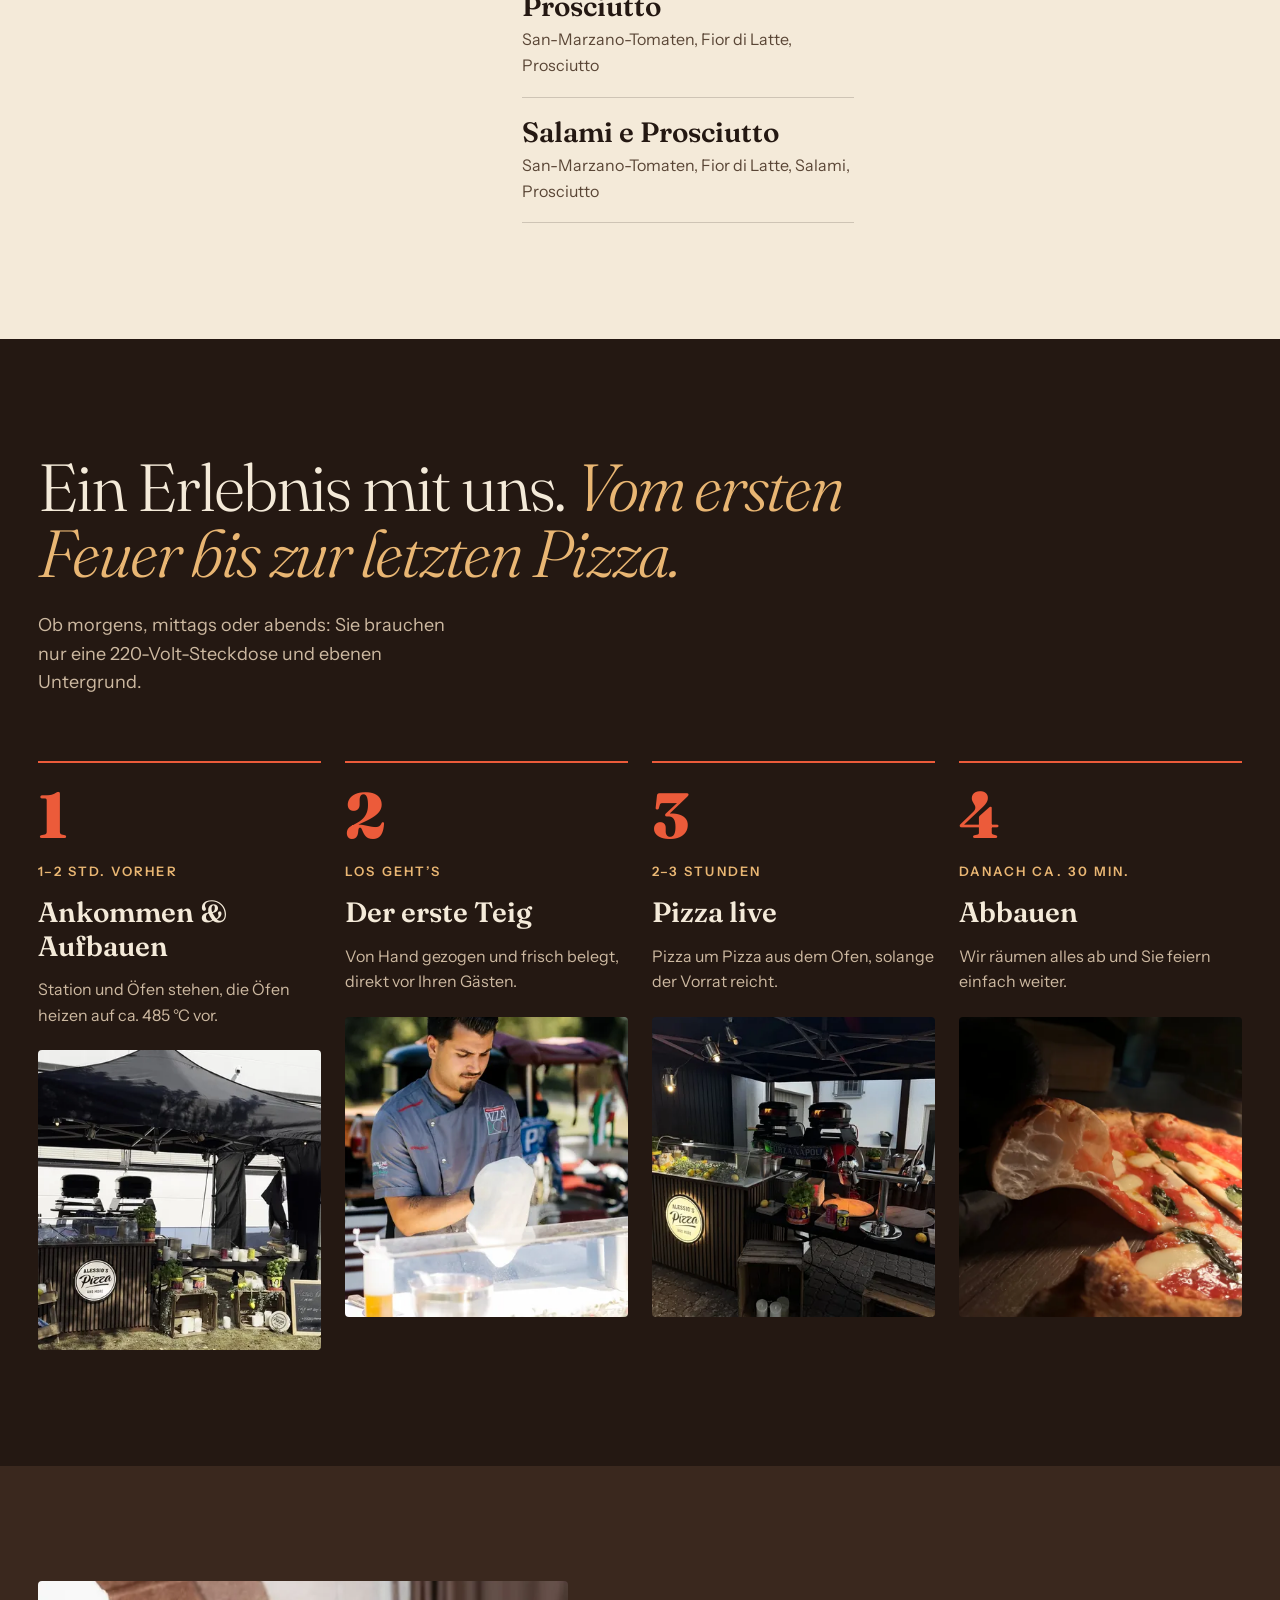
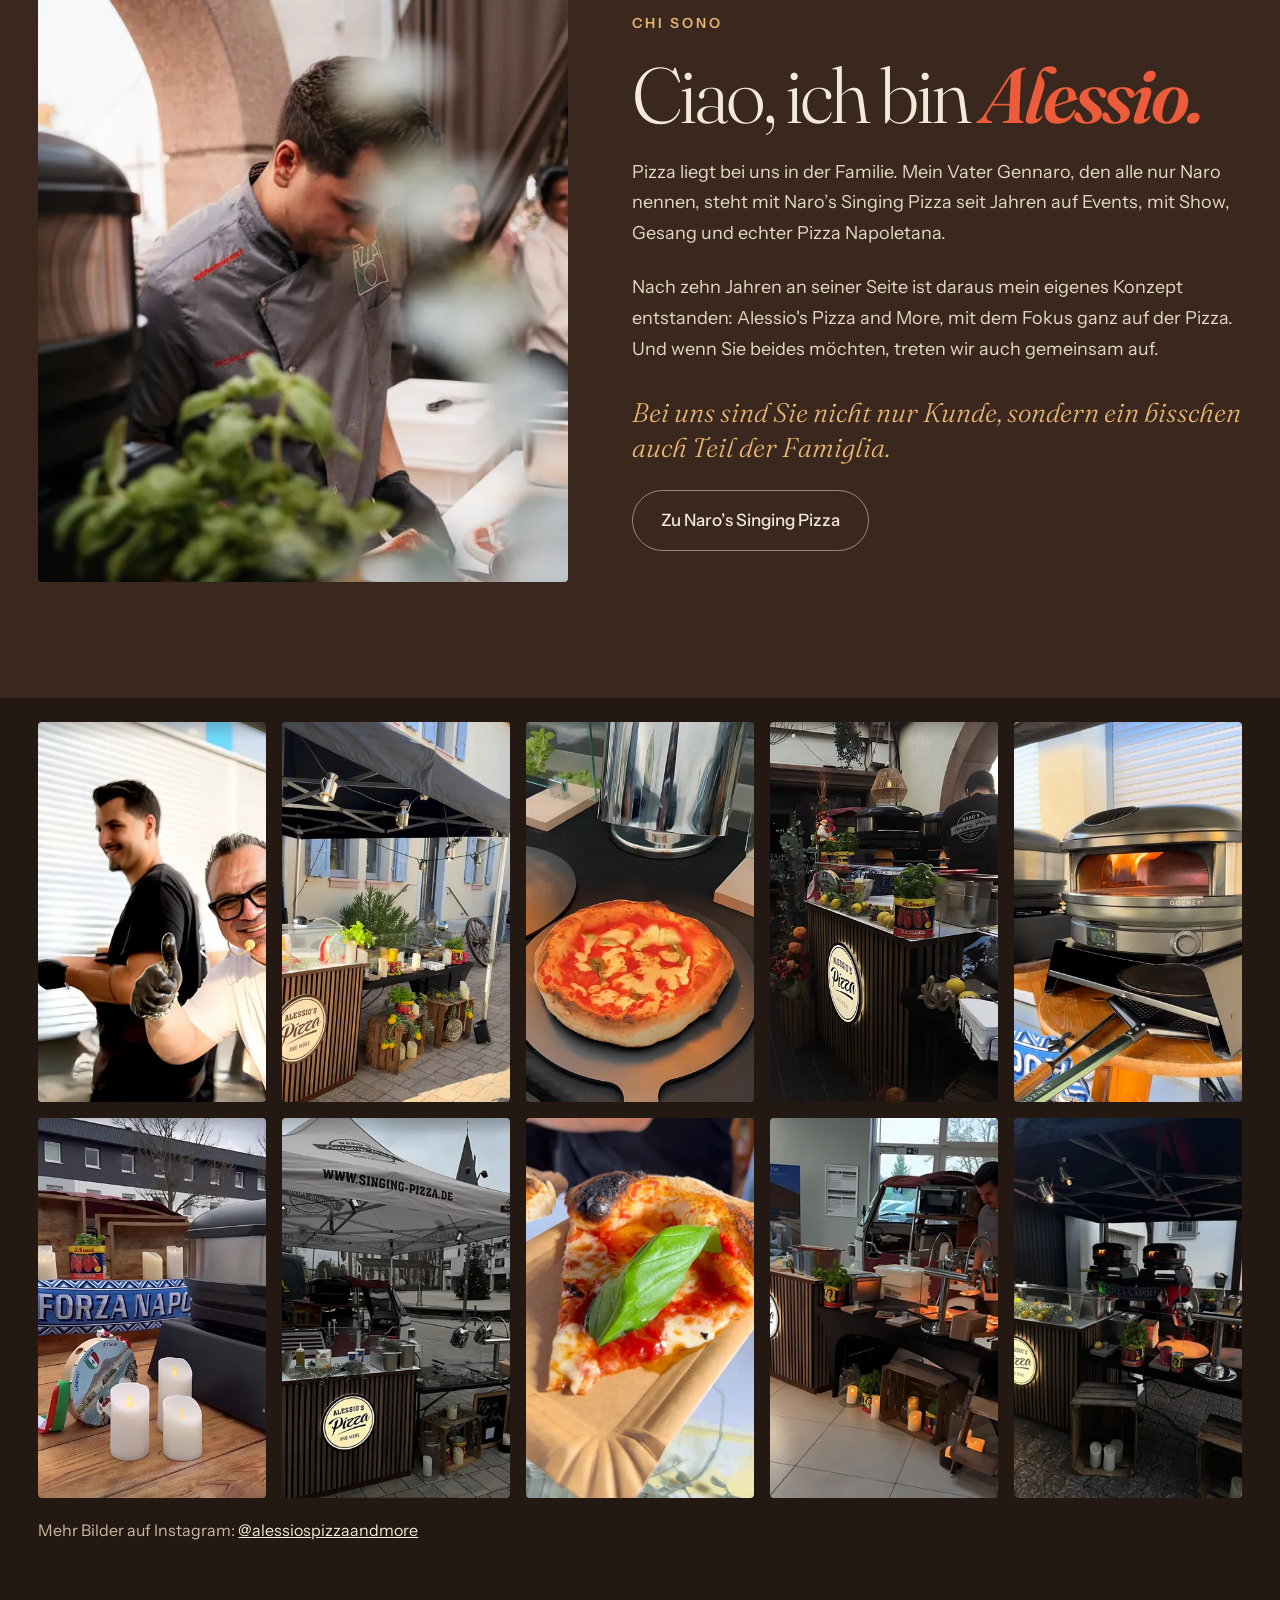
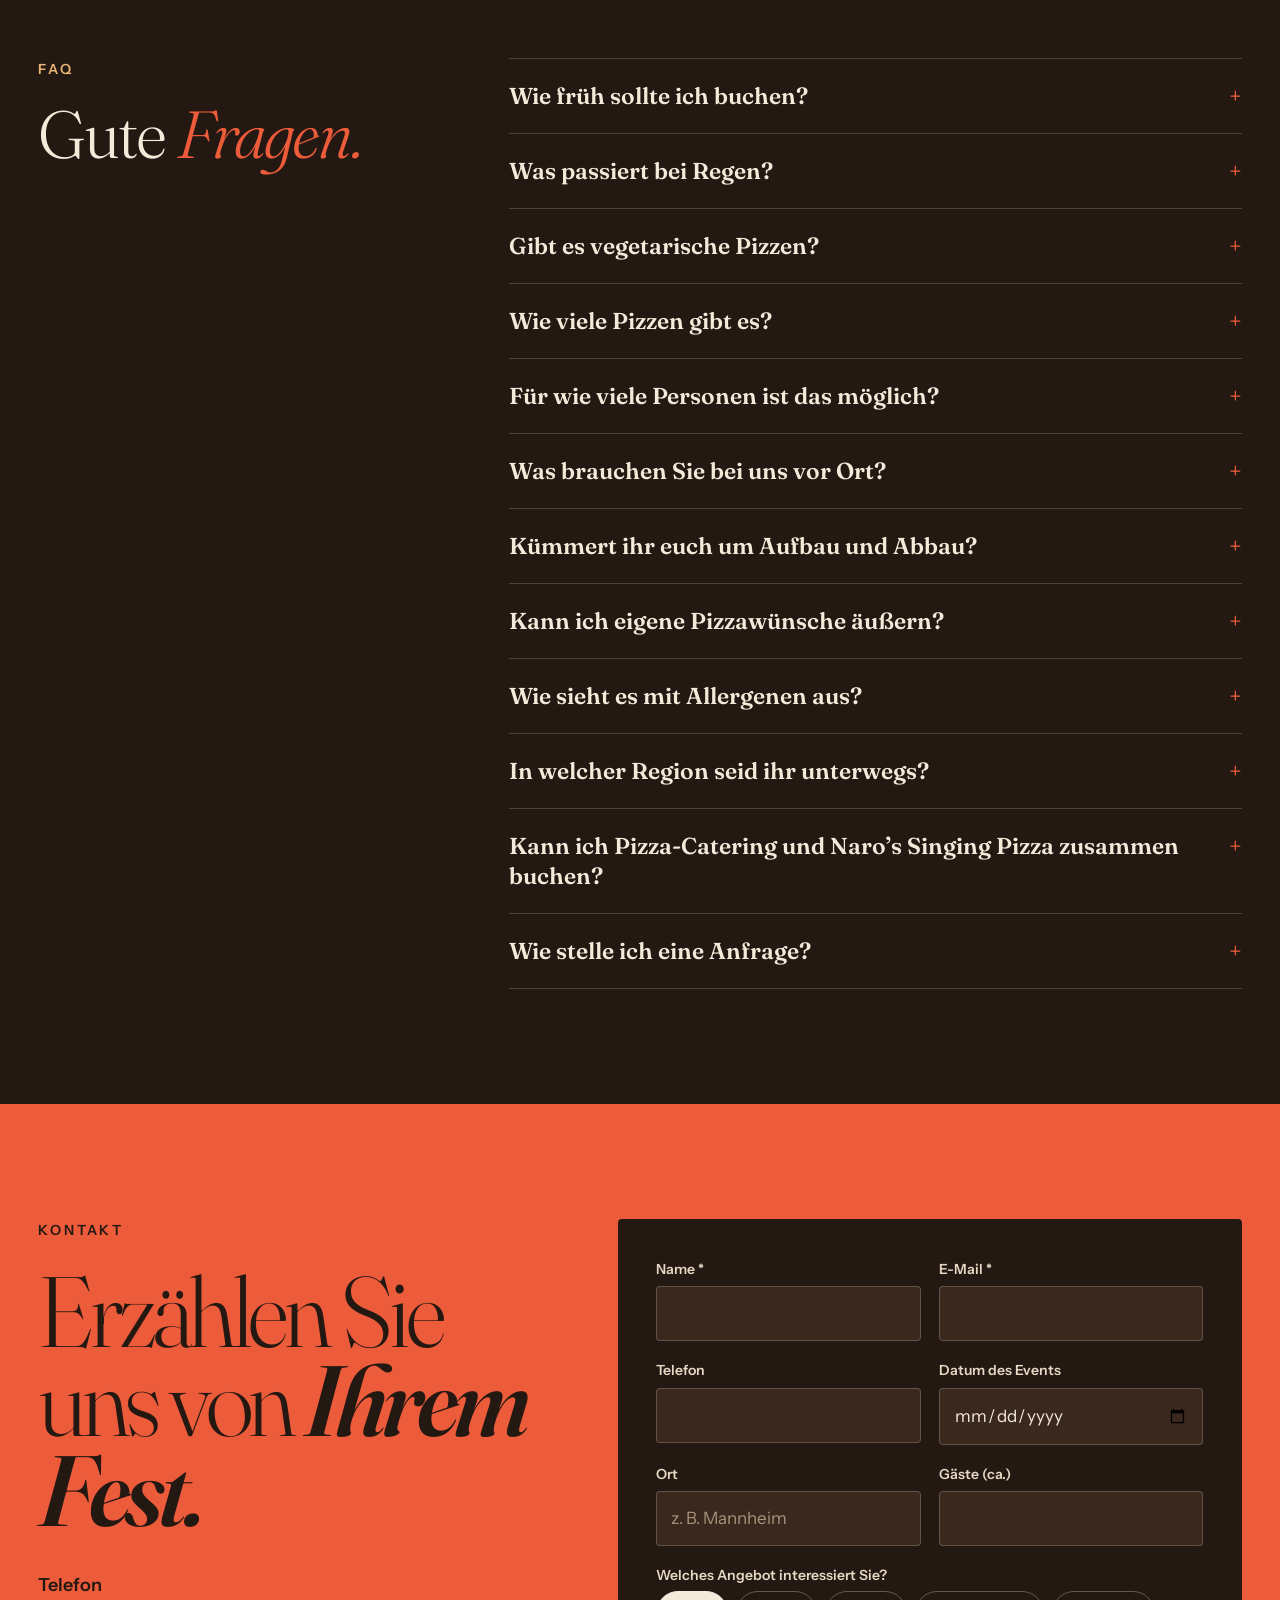
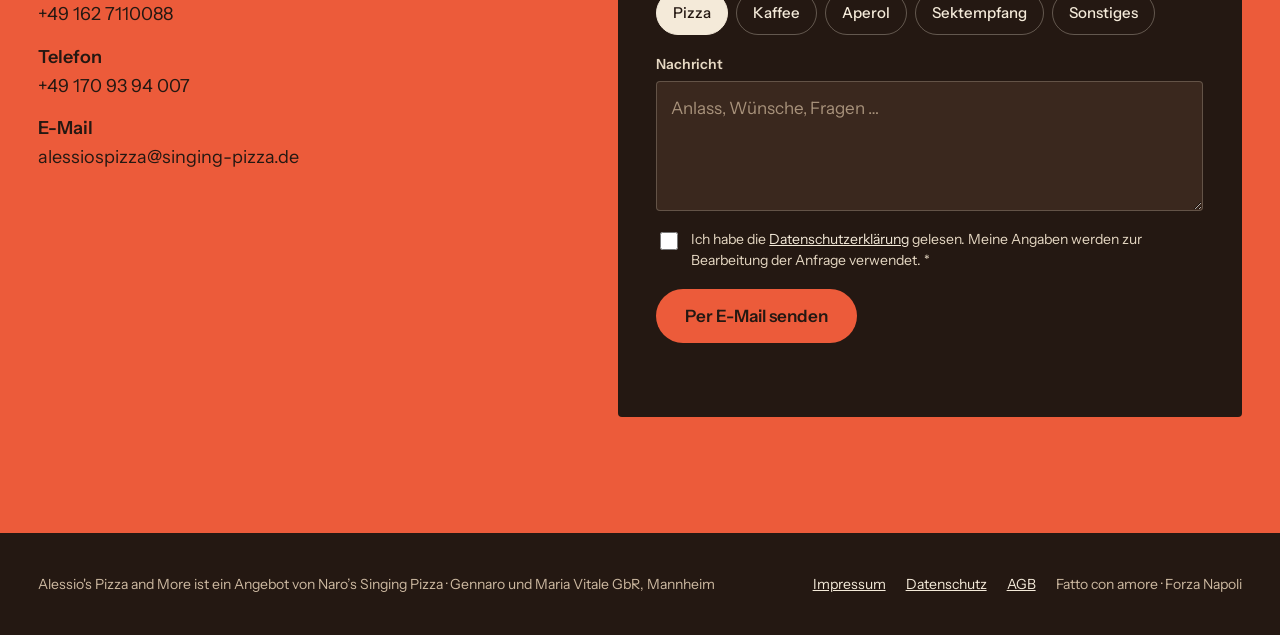
==== commit 92f881a8: "Handy-Menü repariert und Kopfzeile auf schmalen Handys - backdrop-filter vom Header auf ein Pseudo-E" ====
--- a/index.html
+++ b/index.html
@@ -114,8 +114,8 @@
 <link rel="preload" as="image" href="assets/media/pizza-hero.jpg" imagesrcset="assets/media/pizza-hero-400.webp 400w, assets/media/pizza-hero-640.webp 640w, assets/media/pizza-hero-800.webp 800w, assets/media/pizza-hero-1200.webp 1200w, assets/media/pizza-hero-1600.webp 1600w, assets/media/pizza-hero-2000.webp 2000w" imagesizes="(min-width: 1300px) 100vw, 1300px" fetchpriority="high">
 <link rel="preload" as="font" type="font/woff2" href="assets/fonts/Fraunces-39ce2001.woff2" crossorigin>
 <link rel="preload" as="font" type="font/woff2" href="assets/fonts/InstrumentSans-046090ca.woff2" crossorigin>
-<link rel="stylesheet" href="assets/css/fonts2.css?v=202611181326">
-<link rel="stylesheet" href="assets/css/neu.css?v=202611181326">
+<link rel="stylesheet" href="assets/css/fonts2.css?v=202611181641">
+<link rel="stylesheet" href="assets/css/neu.css?v=202611181641">
 <!--faq-ld--><script type="application/ld+json">{"@context": "https://schema.org", "@type": "FAQPage", "mainEntity": [{"@type": "Question", "name": "Wie früh sollte ich buchen?", "acceptedAnswer": {"@type": "Answer", "text": "So früh wie möglich, am besten sobald Ihr Termin feststeht. Besonders an Wochenenden in der Hochzeits- und Sommersaison sind die Termine schnell vergeben. Fragen Sie trotzdem auch kurzfristig gern an, manchmal klappt es noch."}}, {"@type": "Question", "name": "Was passiert bei Regen?", "acceptedAnswer": {"@type": "Answer", "text": "Regen ist für uns kein Problem: Wir arbeiten unter unserem Zelt bzw. Schirm und backen ganz normal weiter. Bei Sturm oder Gewitter kann es sein, dass wir kurz pausieren müssen. Und bei einem schweren Unwetter, bei dem durch Wind oder Blitz Gefahr für Gäste und Team besteht, geht die Sicherheit vor. Dann sprechen wir vor Ort gemeinsam mit Ihnen ab, wie es weitergeht."}}, {"@type": "Question", "name": "Gibt es vegetarische Pizzen?", "acceptedAnswer": {"@type": "Answer", "text": "Ja. Unsere Marinara mit Tomatensauce, Olivenöl und Basilikum ist sogar vegan. Auch die Margherita und die Bianca kommen ganz ohne Fleisch und Wurst aus."}}, {"@type": "Question", "name": "Wie viele Pizzen gibt es?", "acceptedAnswer": {"@type": "Answer", "text": "Während Ihres Events backen wir laufend frisch nach, solange der Vorrat reicht. Die Menge stimmen wir vorab anhand Ihrer Gästezahl mit Ihnen ab."}}, {"@type": "Question", "name": "Für wie viele Personen ist das möglich?", "acceptedAnswer": {"@type": "Answer", "text": "Da sind wir offen: Es gibt keine Mindest- und keine Höchstzahl an Gästen. Ob kleine Feier im Garten oder großes Firmenevent, sprechen Sie uns einfach an."}}, {"@type": "Question", "name": "Was brauchen Sie bei uns vor Ort?", "acceptedAnswer": {"@type": "Answer", "text": "Nur eine Steckdose mit 220 Volt und einen ebenen Untergrund. Öfen, Theke, Zutaten und Zubehör bringen wir mit, ansonsten sind wir komplett autark."}}, {"@type": "Question", "name": "Kümmert ihr euch um Aufbau und Abbau?", "acceptedAnswer": {"@type": "Answer", "text": "Ja. Wir bauen vor dem Event auf, backen live und räumen am Ende alles wieder ab. Sie müssen sich um nichts kümmern."}}, {"@type": "Question", "name": "Kann ich eigene Pizzawünsche äußern?", "acceptedAnswer": {"@type": "Answer", "text": "Gern. Unsere Sorten von der Karte sind fest eingeplant, Wunschpizzen sind gegen Aufpreis möglich. Sprechen Sie uns einfach darauf an."}}, {"@type": "Question", "name": "Wie sieht es mit Allergenen aus?", "acceptedAnswer": {"@type": "Answer", "text": "Informationen zu Allergenen und Zusatzstoffen erhalten Sie auf Anfrage und bei uns vor Ort. Sagen Sie uns am besten schon bei der Anfrage, worauf wir achten sollen."}}, {"@type": "Question", "name": "In welcher Region seid ihr unterwegs?", "acceptedAnswer": {"@type": "Answer", "text": "Zu Hause sind wir in Mannheim, unterwegs sind wir ohne Limit. Egal wohin: Fragen Sie einfach an, wir finden eine Lösung."}}, {"@type": "Question", "name": "Kann ich Pizza-Catering und Naro’s Singing Pizza zusammen buchen?", "acceptedAnswer": {"@type": "Answer", "text": "Ja, mein Vater und ich treten auch gemeinsam auf. Ich sorge dafür, dass alle Gäste satt werden, und Naro bringt mit Musik und Pizza die Stimmung."}}, {"@type": "Question", "name": "Wie stelle ich eine Anfrage?", "acceptedAnswer": {"@type": "Answer", "text": "Ganz einfach über das Formular unten: Datum, Ort und ungefähre Gästezahl eintragen und per E-Mail senden. Sie erhalten von uns ein persönliches, unverbindliches Angebot."}}]}</script><!--/faq-ld-->
 </head>
 <body>
@@ -126,8 +126,8 @@
     <a class="marke" href="#top" aria-label="Alessio's Pizza and More – zur Startseite">
       <img src="assets/img/logo-hell.png" srcset="assets/img/logo-hell-64.webp 1x, assets/img/logo-hell-128.webp 2x, assets/img/logo-hell-192.webp 3x" alt="" width="64" height="64">
       <span class="marke-txt">
-        <span class="marke-name">Alessio's Pizza and More</span>
-        <span class="marke-sub">ein Angebot von Naro’s Singing Pizza</span>
+        <span class="marke-name">Alessio's Pizza and&nbsp;More</span>
+        <span class="marke-sub">ein Angebot von Naro’s&nbsp;Singing&nbsp;Pizza</span>
       </span>
     </a>
     <nav class="navi" aria-label="Hauptmenü">
@@ -427,6 +427,6 @@
   <nav aria-label="Rechtliches"><a href="impressum.html">Impressum</a><a href="datenschutz.html">Datenschutz</a><a href="agb.html">AGB</a><span>Fatto con amore · Forza Napoli</span></nav>
 </footer>
 
-<script defer src="assets/js/main.js?v=202611181326"></script>
+<script defer src="assets/js/main.js?v=202611181641"></script>
 </body>
 </html>
--- a/assets/css/neu.css
+++ b/assets/css/neu.css
@@ -45,7 +45,10 @@
 .rund { border-radius: 4px; object-fit: cover; width: 100%; }
 
 /* Kopfzeile */
-.kopf { position: sticky; top: 0; z-index: 50; background: rgba(36, 24, 18, .96); backdrop-filter: blur(8px); border-bottom: 1px solid rgba(244, 234, 217, .14); }
+.kopf { position: sticky; top: 0; z-index: 50; }
+/* Hintergrund + Unschärfe auf einem Pseudo-Element: backdrop-filter direkt am Header
+   würde das fest positionierte Handy-Menü in die Kopfzeile einsperren */
+.kopf::before { content: ""; position: absolute; inset: 0; z-index: -1; background: rgba(36, 24, 18, .96); border-bottom: 1px solid #4a3d33; -webkit-backdrop-filter: blur(8px); backdrop-filter: blur(8px); }
 .kopf-in { display: flex; align-items: center; justify-content: space-between; gap: 16px; padding: 14px var(--gut); }
 .marke { display: flex; align-items: center; gap: 14px; text-decoration: none; color: var(--cream); min-width: 0; }
 .marke:hover { color: var(--cream); }
@@ -72,7 +75,7 @@
 .mobil-menue[open] .burger-linien { background: transparent; }
 .mobil-menue[open] .burger-linien::before { transform: translateY(6px) rotate(45deg); }
 .mobil-menue[open] .burger-linien::after { transform: translateY(-6px) rotate(-45deg); }
-.mobil-panel { position: fixed; left: 0; right: 0; top: 93px; bottom: 0; background: var(--esp); padding: 24px var(--gut) 40px; display: flex; flex-direction: column; gap: 4px; overflow-y: auto; border-top: 1px solid var(--line); }
+.mobil-panel { position: fixed; left: 0; right: 0; top: var(--kopf-h, 93px); bottom: 0; overscroll-behavior: contain; background: var(--esp); padding: 24px var(--gut) 40px; display: flex; flex-direction: column; gap: 4px; overflow-y: auto; border-top: 1px solid var(--line); }
 .mobil-panel a { font-family: var(--serif); font-size: 34px; font-weight: 300; text-decoration: none; padding: 10px 0; border-bottom: 1px solid var(--line); }
 .mobil-panel .sprachen { margin-top: 20px; font-size: 16px; }
 .mobil-panel .sprachen a { font-family: var(--sans); font-size: 16px; border: 0; padding: 10px 14px; }
@@ -273,7 +276,15 @@
   .marke-name { font-size: 17px; }
   .marke-sub { font-size: 11.5px; }
   .kopf-in { gap: 8px; }
-  .mobil-panel { top: 79px; }
+  .mobil-panel { top: var(--kopf-h, 79px); }
+}
+@media (max-width: 400px) {
+  /* schmale Handys: Name und Zusatz dürfen umbrechen statt unter die Knöpfe zu laufen */
+  .marke img { width: 44px; height: 44px; }
+  .marke { gap: 8px; }
+  .marke-name { white-space: normal; font-size: 16px; line-height: 1.12; }
+  .marke-sub { white-space: normal; font-size: 11px; line-height: 1.25; }
+  .kopf-rechts { gap: 6px; }
 }
 @media (prefers-reduced-motion: reduce) {
   html { scroll-behavior: auto; }
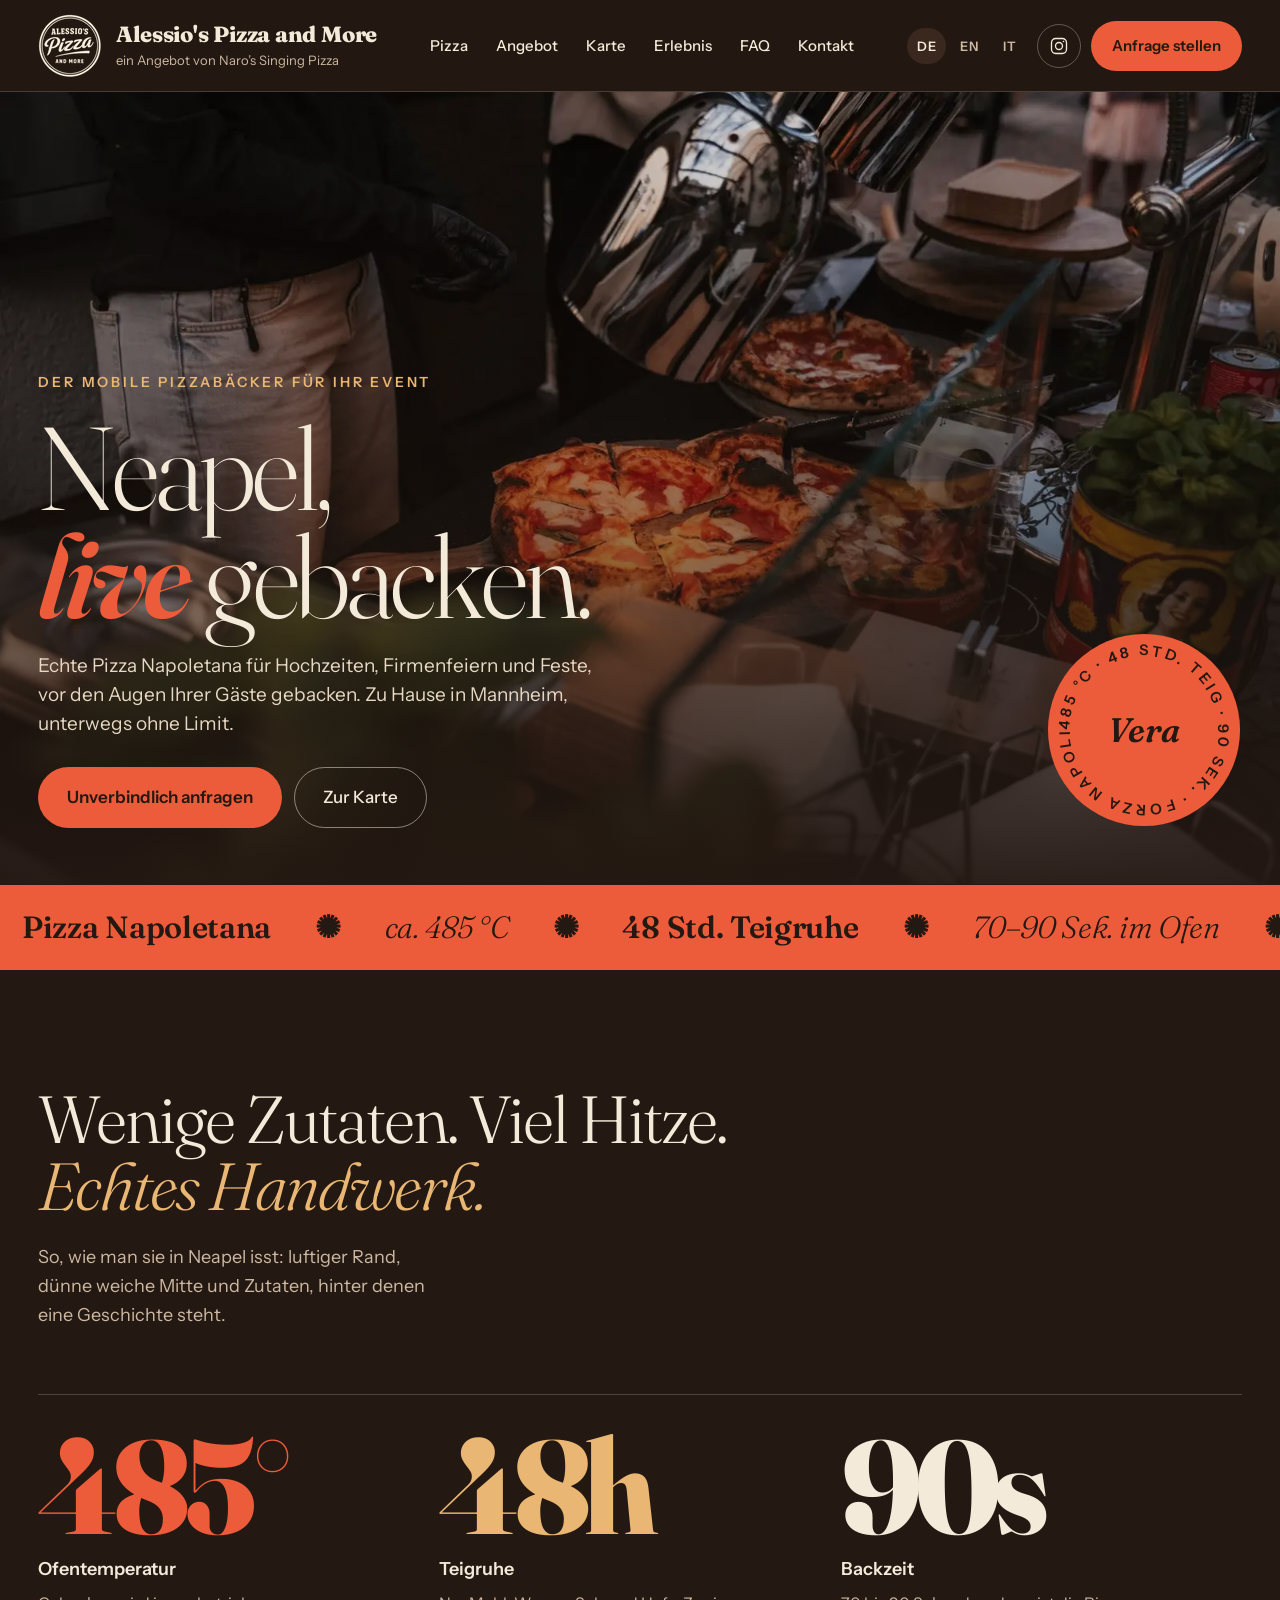
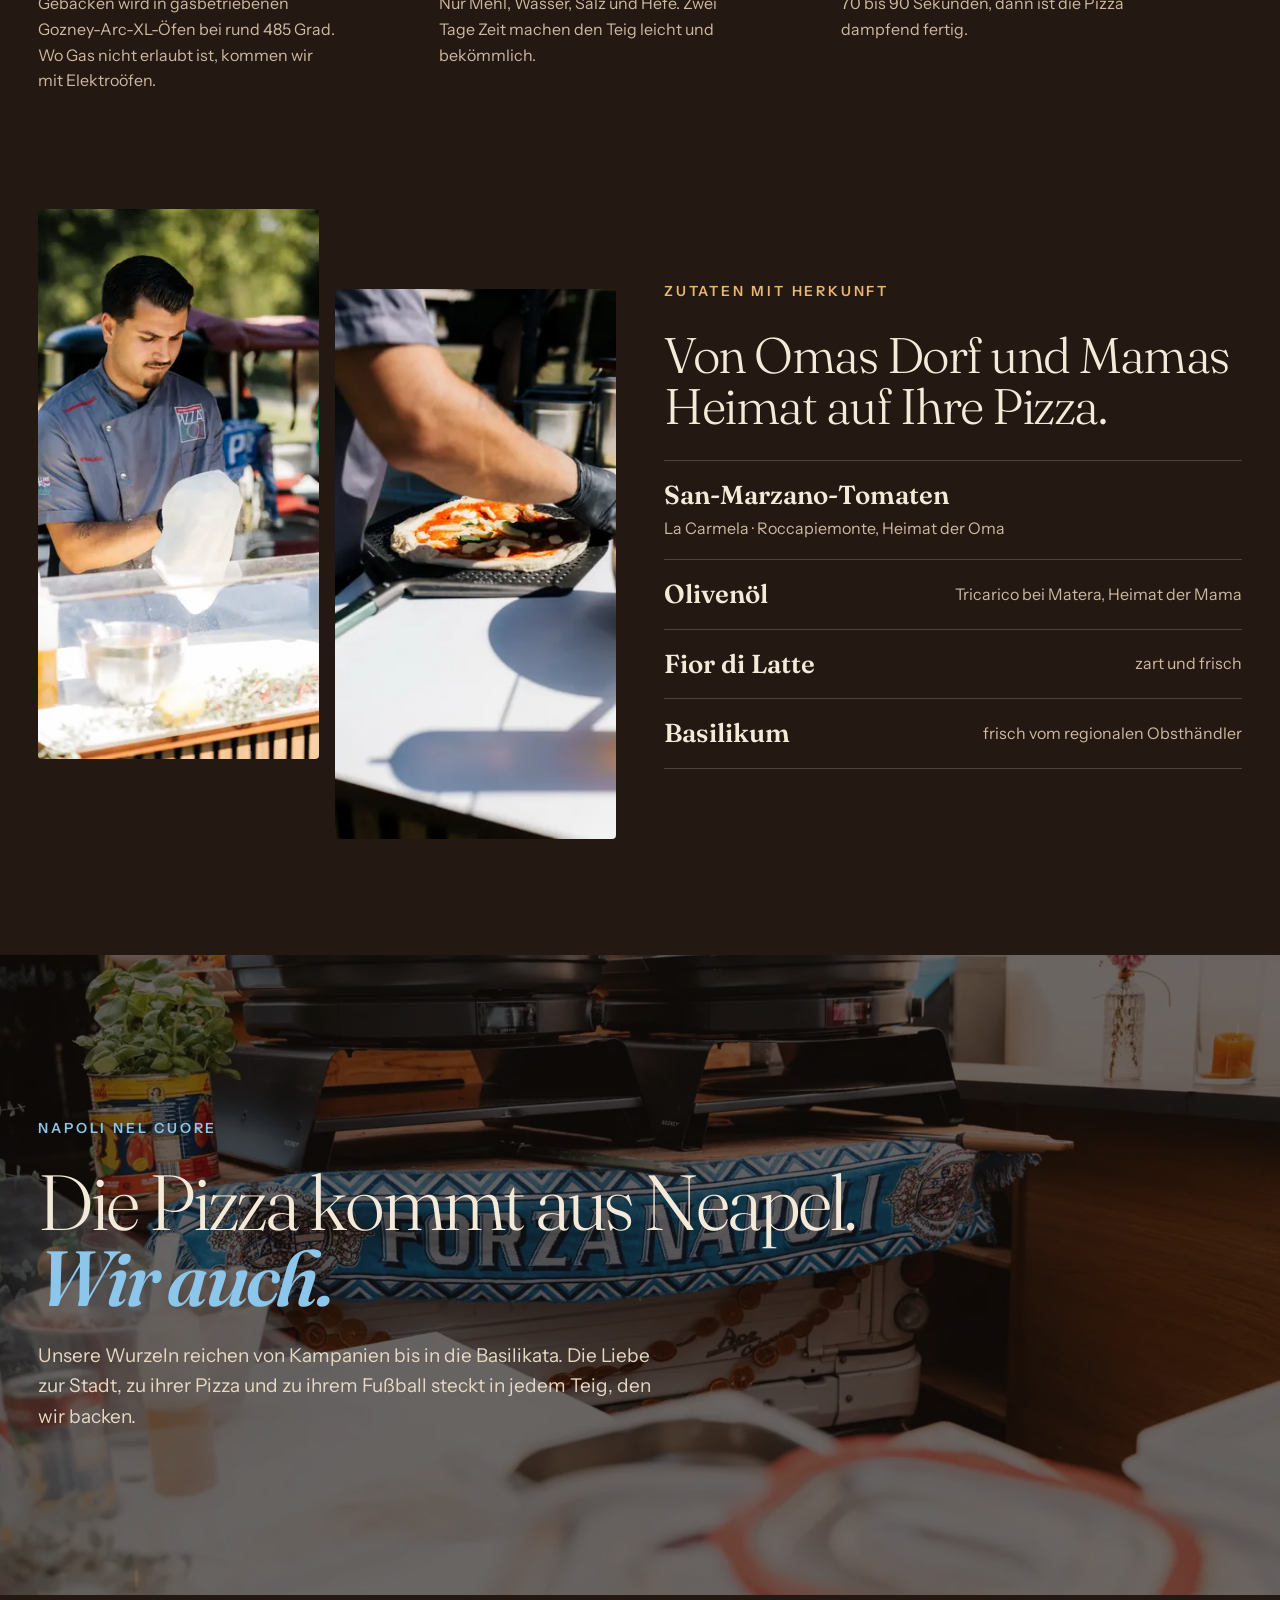
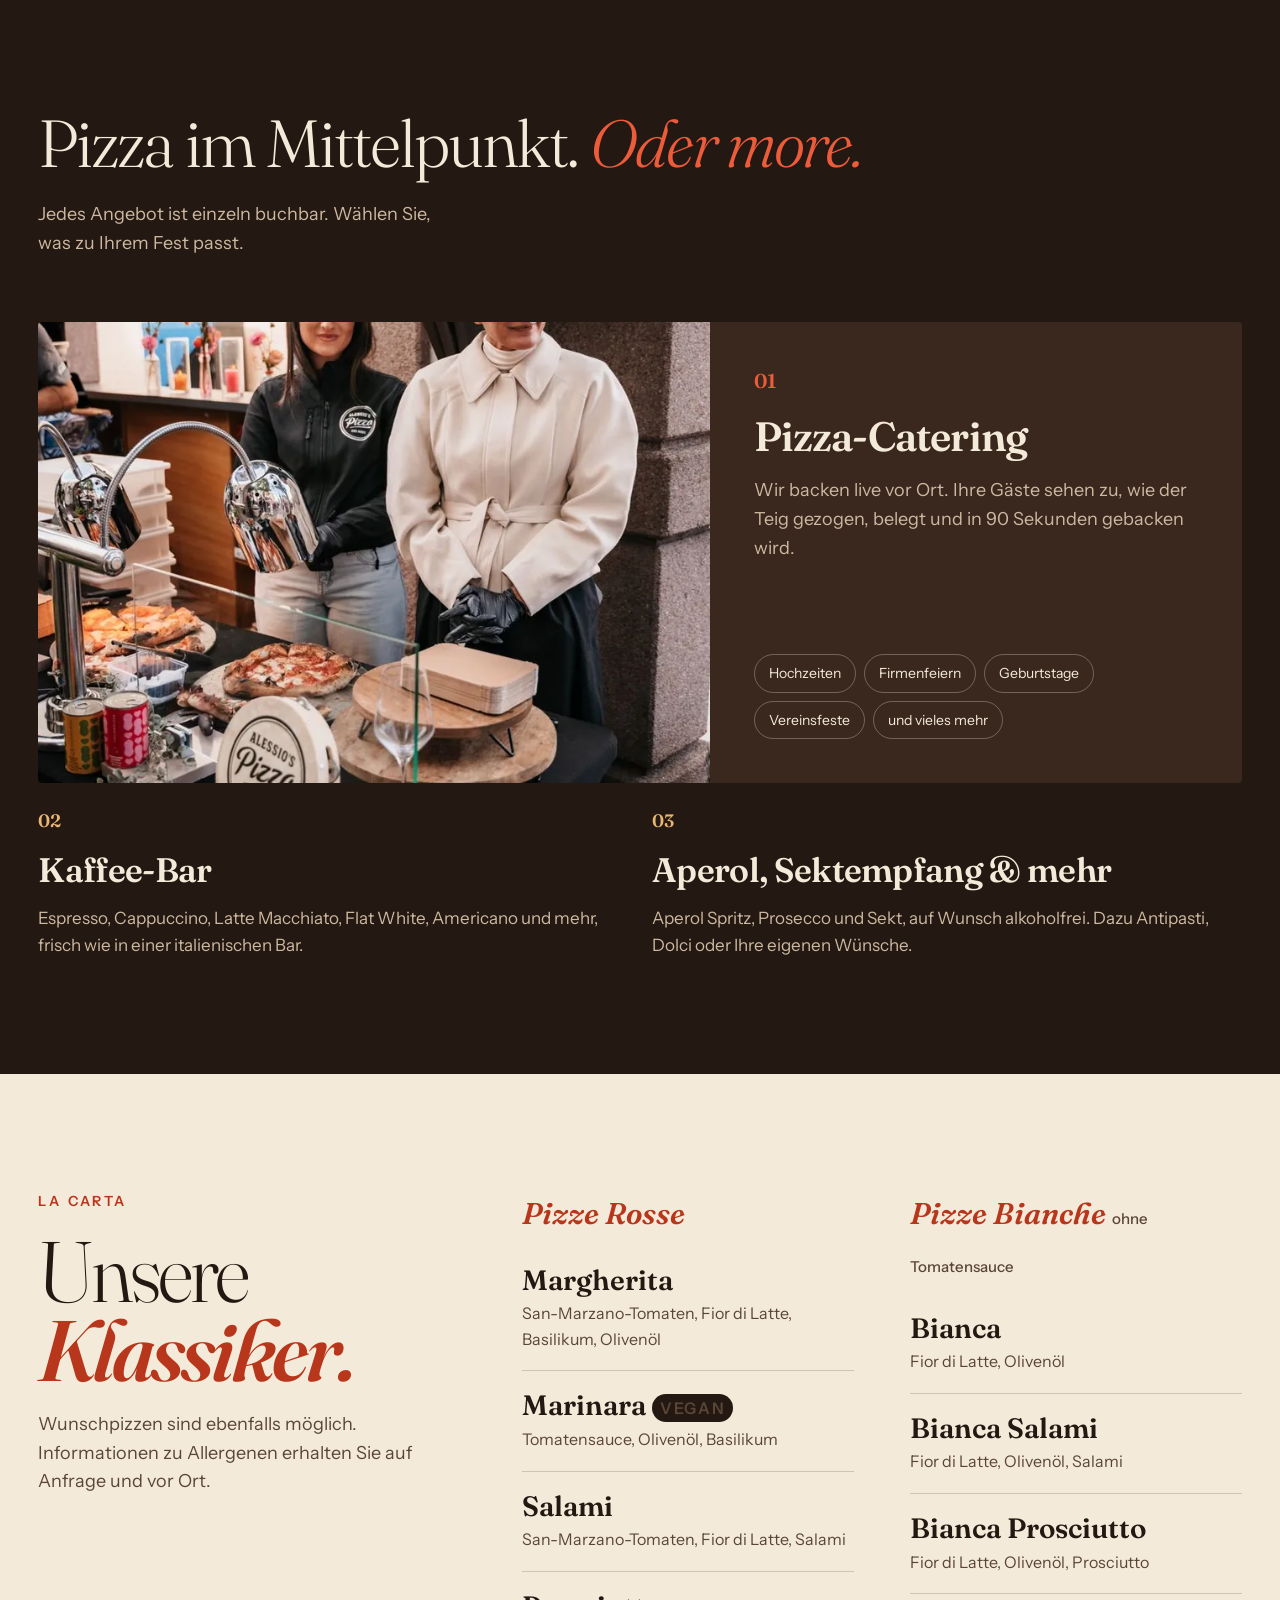
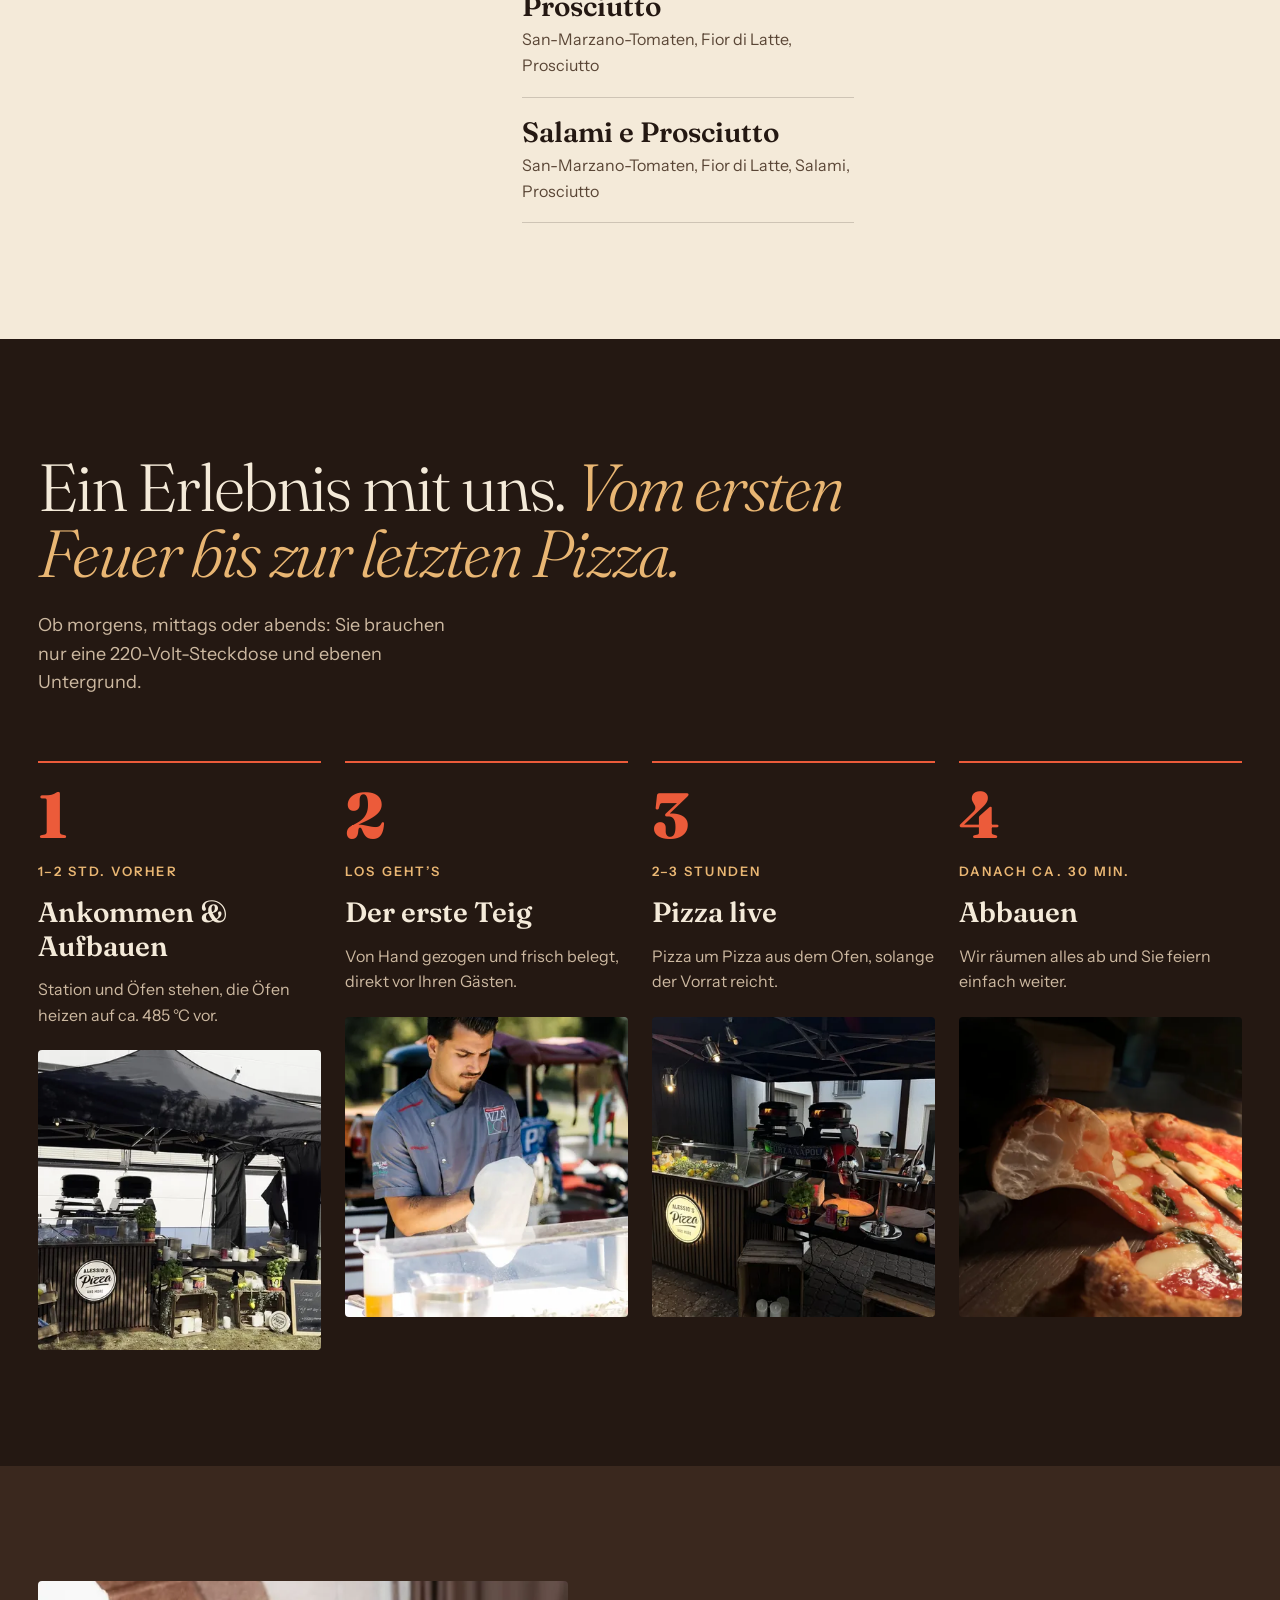
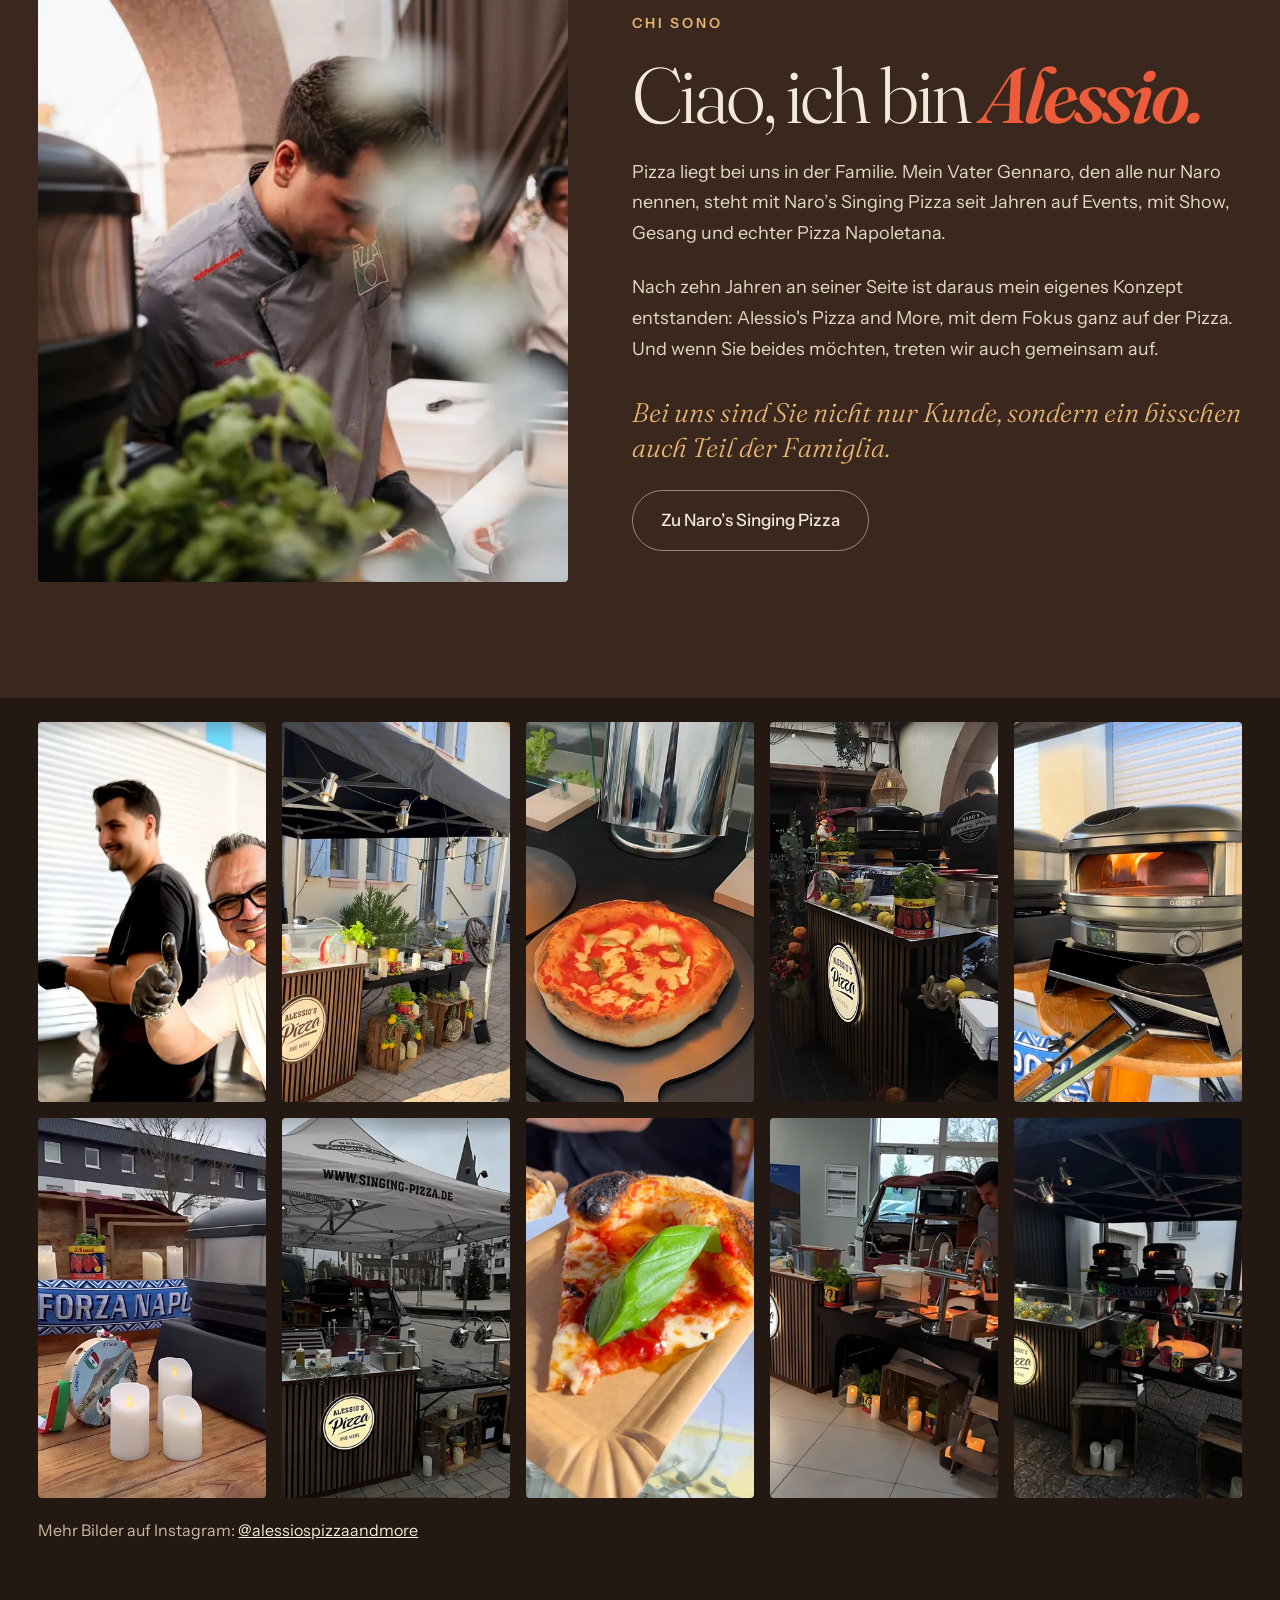
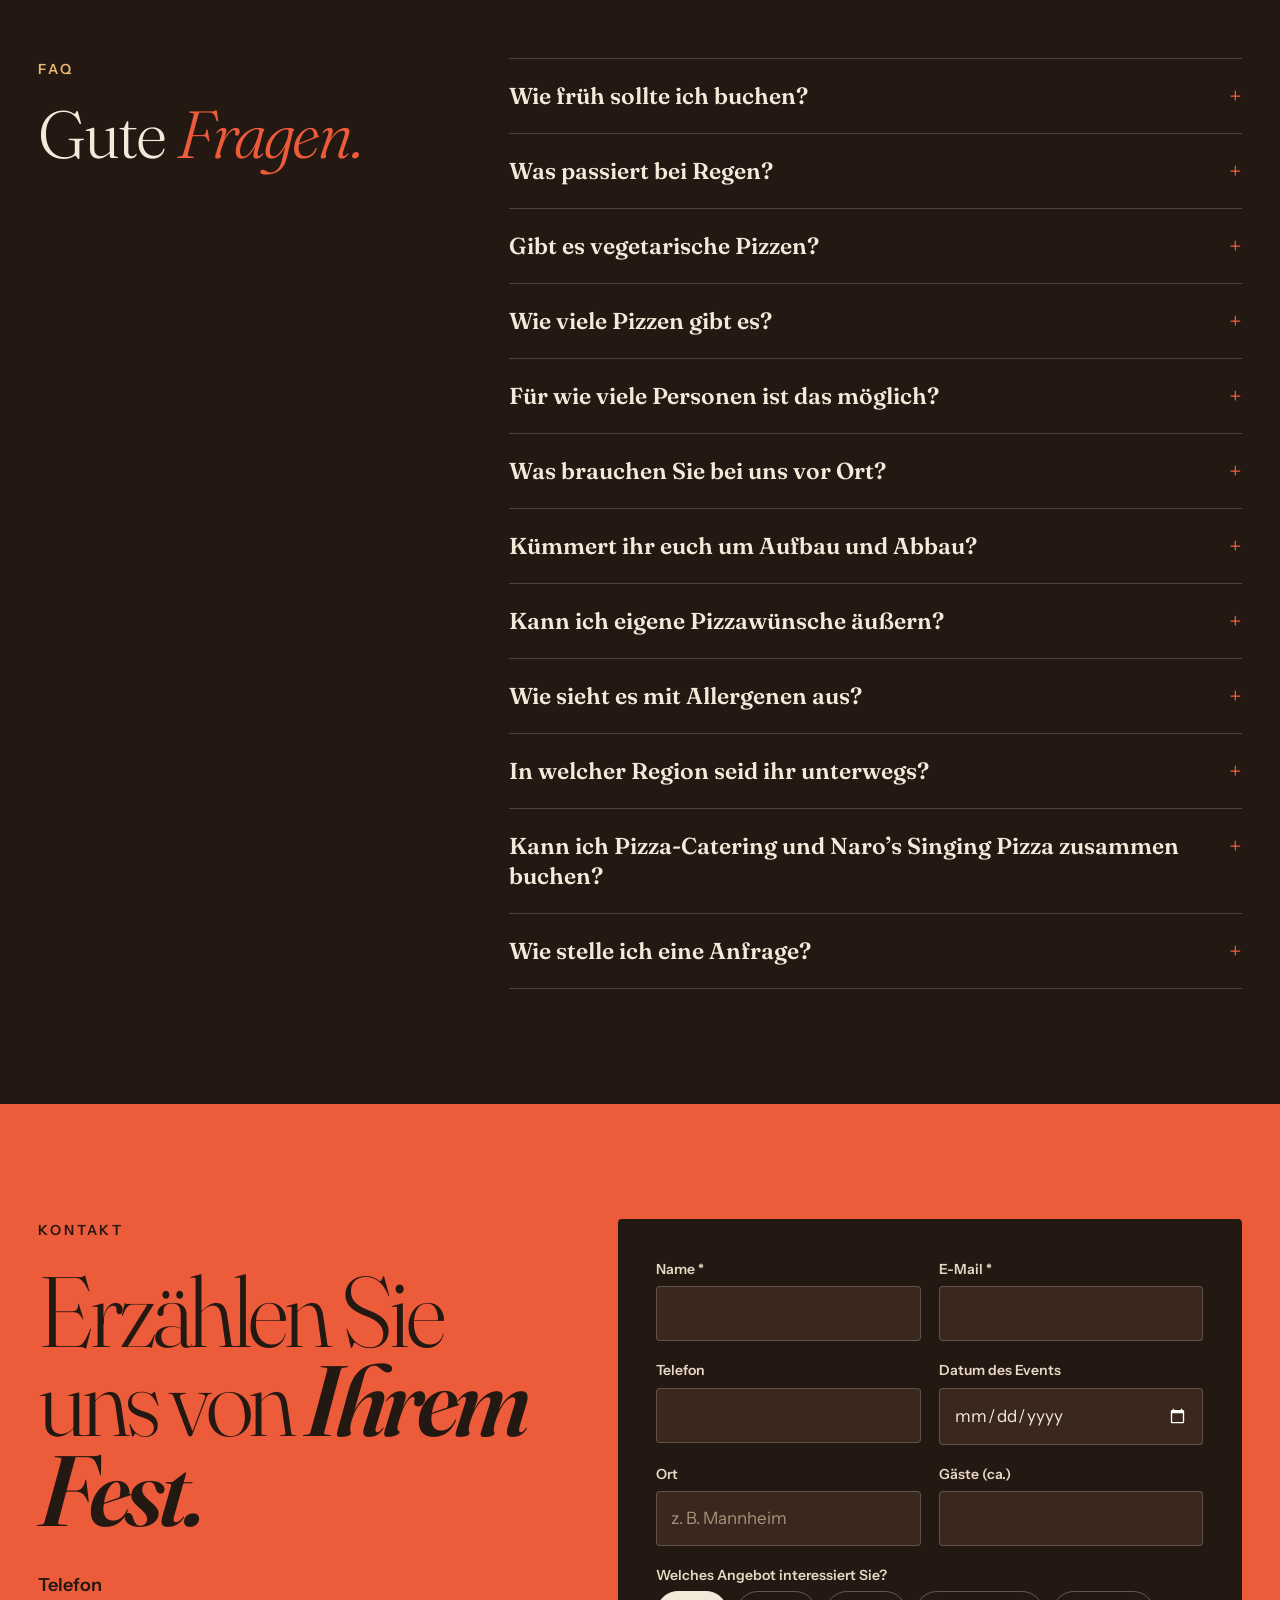
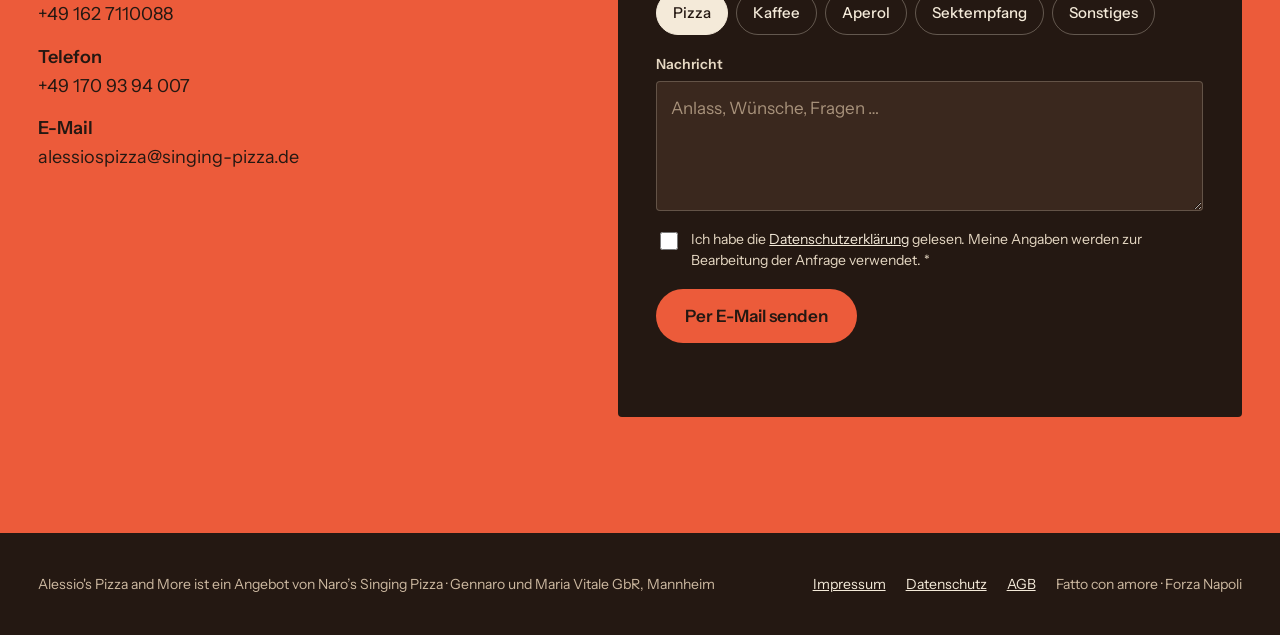
==== commit 36b560f9: "Anfrageformular: Datumsfeld auf iPhone gleich breit und linksbündig, Autofill im dunklen Design Co-A" ====
--- a/index.html
+++ b/index.html
@@ -114,8 +114,8 @@
 <link rel="preload" as="image" href="assets/media/pizza-hero.jpg" imagesrcset="assets/media/pizza-hero-400.webp 400w, assets/media/pizza-hero-640.webp 640w, assets/media/pizza-hero-800.webp 800w, assets/media/pizza-hero-1200.webp 1200w, assets/media/pizza-hero-1600.webp 1600w, assets/media/pizza-hero-2000.webp 2000w" imagesizes="(min-width: 1300px) 100vw, 1300px" fetchpriority="high">
 <link rel="preload" as="font" type="font/woff2" href="assets/fonts/Fraunces-39ce2001.woff2" crossorigin>
 <link rel="preload" as="font" type="font/woff2" href="assets/fonts/InstrumentSans-046090ca.woff2" crossorigin>
-<link rel="stylesheet" href="assets/css/fonts2.css?v=202611181641">
-<link rel="stylesheet" href="assets/css/neu.css?v=202611181641">
+<link rel="stylesheet" href="assets/css/fonts2.css?v=202611181654">
+<link rel="stylesheet" href="assets/css/neu.css?v=202611181654">
 <!--faq-ld--><script type="application/ld+json">{"@context": "https://schema.org", "@type": "FAQPage", "mainEntity": [{"@type": "Question", "name": "Wie früh sollte ich buchen?", "acceptedAnswer": {"@type": "Answer", "text": "So früh wie möglich, am besten sobald Ihr Termin feststeht. Besonders an Wochenenden in der Hochzeits- und Sommersaison sind die Termine schnell vergeben. Fragen Sie trotzdem auch kurzfristig gern an, manchmal klappt es noch."}}, {"@type": "Question", "name": "Was passiert bei Regen?", "acceptedAnswer": {"@type": "Answer", "text": "Regen ist für uns kein Problem: Wir arbeiten unter unserem Zelt bzw. Schirm und backen ganz normal weiter. Bei Sturm oder Gewitter kann es sein, dass wir kurz pausieren müssen. Und bei einem schweren Unwetter, bei dem durch Wind oder Blitz Gefahr für Gäste und Team besteht, geht die Sicherheit vor. Dann sprechen wir vor Ort gemeinsam mit Ihnen ab, wie es weitergeht."}}, {"@type": "Question", "name": "Gibt es vegetarische Pizzen?", "acceptedAnswer": {"@type": "Answer", "text": "Ja. Unsere Marinara mit Tomatensauce, Olivenöl und Basilikum ist sogar vegan. Auch die Margherita und die Bianca kommen ganz ohne Fleisch und Wurst aus."}}, {"@type": "Question", "name": "Wie viele Pizzen gibt es?", "acceptedAnswer": {"@type": "Answer", "text": "Während Ihres Events backen wir laufend frisch nach, solange der Vorrat reicht. Die Menge stimmen wir vorab anhand Ihrer Gästezahl mit Ihnen ab."}}, {"@type": "Question", "name": "Für wie viele Personen ist das möglich?", "acceptedAnswer": {"@type": "Answer", "text": "Da sind wir offen: Es gibt keine Mindest- und keine Höchstzahl an Gästen. Ob kleine Feier im Garten oder großes Firmenevent, sprechen Sie uns einfach an."}}, {"@type": "Question", "name": "Was brauchen Sie bei uns vor Ort?", "acceptedAnswer": {"@type": "Answer", "text": "Nur eine Steckdose mit 220 Volt und einen ebenen Untergrund. Öfen, Theke, Zutaten und Zubehör bringen wir mit, ansonsten sind wir komplett autark."}}, {"@type": "Question", "name": "Kümmert ihr euch um Aufbau und Abbau?", "acceptedAnswer": {"@type": "Answer", "text": "Ja. Wir bauen vor dem Event auf, backen live und räumen am Ende alles wieder ab. Sie müssen sich um nichts kümmern."}}, {"@type": "Question", "name": "Kann ich eigene Pizzawünsche äußern?", "acceptedAnswer": {"@type": "Answer", "text": "Gern. Unsere Sorten von der Karte sind fest eingeplant, Wunschpizzen sind gegen Aufpreis möglich. Sprechen Sie uns einfach darauf an."}}, {"@type": "Question", "name": "Wie sieht es mit Allergenen aus?", "acceptedAnswer": {"@type": "Answer", "text": "Informationen zu Allergenen und Zusatzstoffen erhalten Sie auf Anfrage und bei uns vor Ort. Sagen Sie uns am besten schon bei der Anfrage, worauf wir achten sollen."}}, {"@type": "Question", "name": "In welcher Region seid ihr unterwegs?", "acceptedAnswer": {"@type": "Answer", "text": "Zu Hause sind wir in Mannheim, unterwegs sind wir ohne Limit. Egal wohin: Fragen Sie einfach an, wir finden eine Lösung."}}, {"@type": "Question", "name": "Kann ich Pizza-Catering und Naro’s Singing Pizza zusammen buchen?", "acceptedAnswer": {"@type": "Answer", "text": "Ja, mein Vater und ich treten auch gemeinsam auf. Ich sorge dafür, dass alle Gäste satt werden, und Naro bringt mit Musik und Pizza die Stimmung."}}, {"@type": "Question", "name": "Wie stelle ich eine Anfrage?", "acceptedAnswer": {"@type": "Answer", "text": "Ganz einfach über das Formular unten: Datum, Ort und ungefähre Gästezahl eintragen und per E-Mail senden. Sie erhalten von uns ein persönliches, unverbindliches Angebot."}}]}</script><!--/faq-ld-->
 </head>
 <body>
@@ -427,6 +427,6 @@
   <nav aria-label="Rechtliches"><a href="impressum.html">Impressum</a><a href="datenschutz.html">Datenschutz</a><a href="agb.html">AGB</a><span>Fatto con amore · Forza Napoli</span></nav>
 </footer>
 
-<script defer src="assets/js/main.js?v=202611181641"></script>
+<script defer src="assets/js/main.js?v=202611181654"></script>
 </body>
 </html>
--- a/assets/css/neu.css
+++ b/assets/css/neu.css
@@ -226,6 +226,16 @@
 .feld input::placeholder, .feld textarea::placeholder { color: #a8927b; }
 .feld input:focus, .feld textarea:focus { outline: 2px solid var(--gold); outline-offset: 1px; border-color: transparent; }
 .feld textarea { min-height: 130px; resize: vertical; }
+/* iPhone/Safari: Datumsfeld sonst breiter als die anderen Felder und zentriert */
+.feld input[type="date"] { -webkit-appearance: none; appearance: none; display: block; min-width: 0; max-width: 100%; min-height: calc(17px * 1.6 + 28px); line-height: 1.6; text-align: left; color-scheme: dark; }
+.feld input[type="date"]::-webkit-date-and-time-value { text-align: left; margin: 0; }
+.feld input[type="date"]::-webkit-datetime-edit { padding: 0; }
+/* Automatisch ausgefüllte Felder (Name, Ort …) im dunklen Design statt hellblau */
+.feld input:-webkit-autofill, .feld input:-webkit-autofill:hover, .feld input:-webkit-autofill:focus, .feld textarea:-webkit-autofill {
+  -webkit-text-fill-color: var(--cream); caret-color: var(--cream);
+  -webkit-box-shadow: 0 0 0 1000px var(--mar) inset; box-shadow: 0 0 0 1000px var(--mar) inset;
+  transition: background-color 600000s 0s, color 600000s 0s; }
+.feld input:autofill { background: var(--mar); color: var(--cream); }
 fieldset.feld { border: 0; margin: 0; padding: 0; }
 .auswahl { display: flex; flex-wrap: wrap; gap: 8px; margin-top: 4px; }
 .auswahl label { position: relative; }
